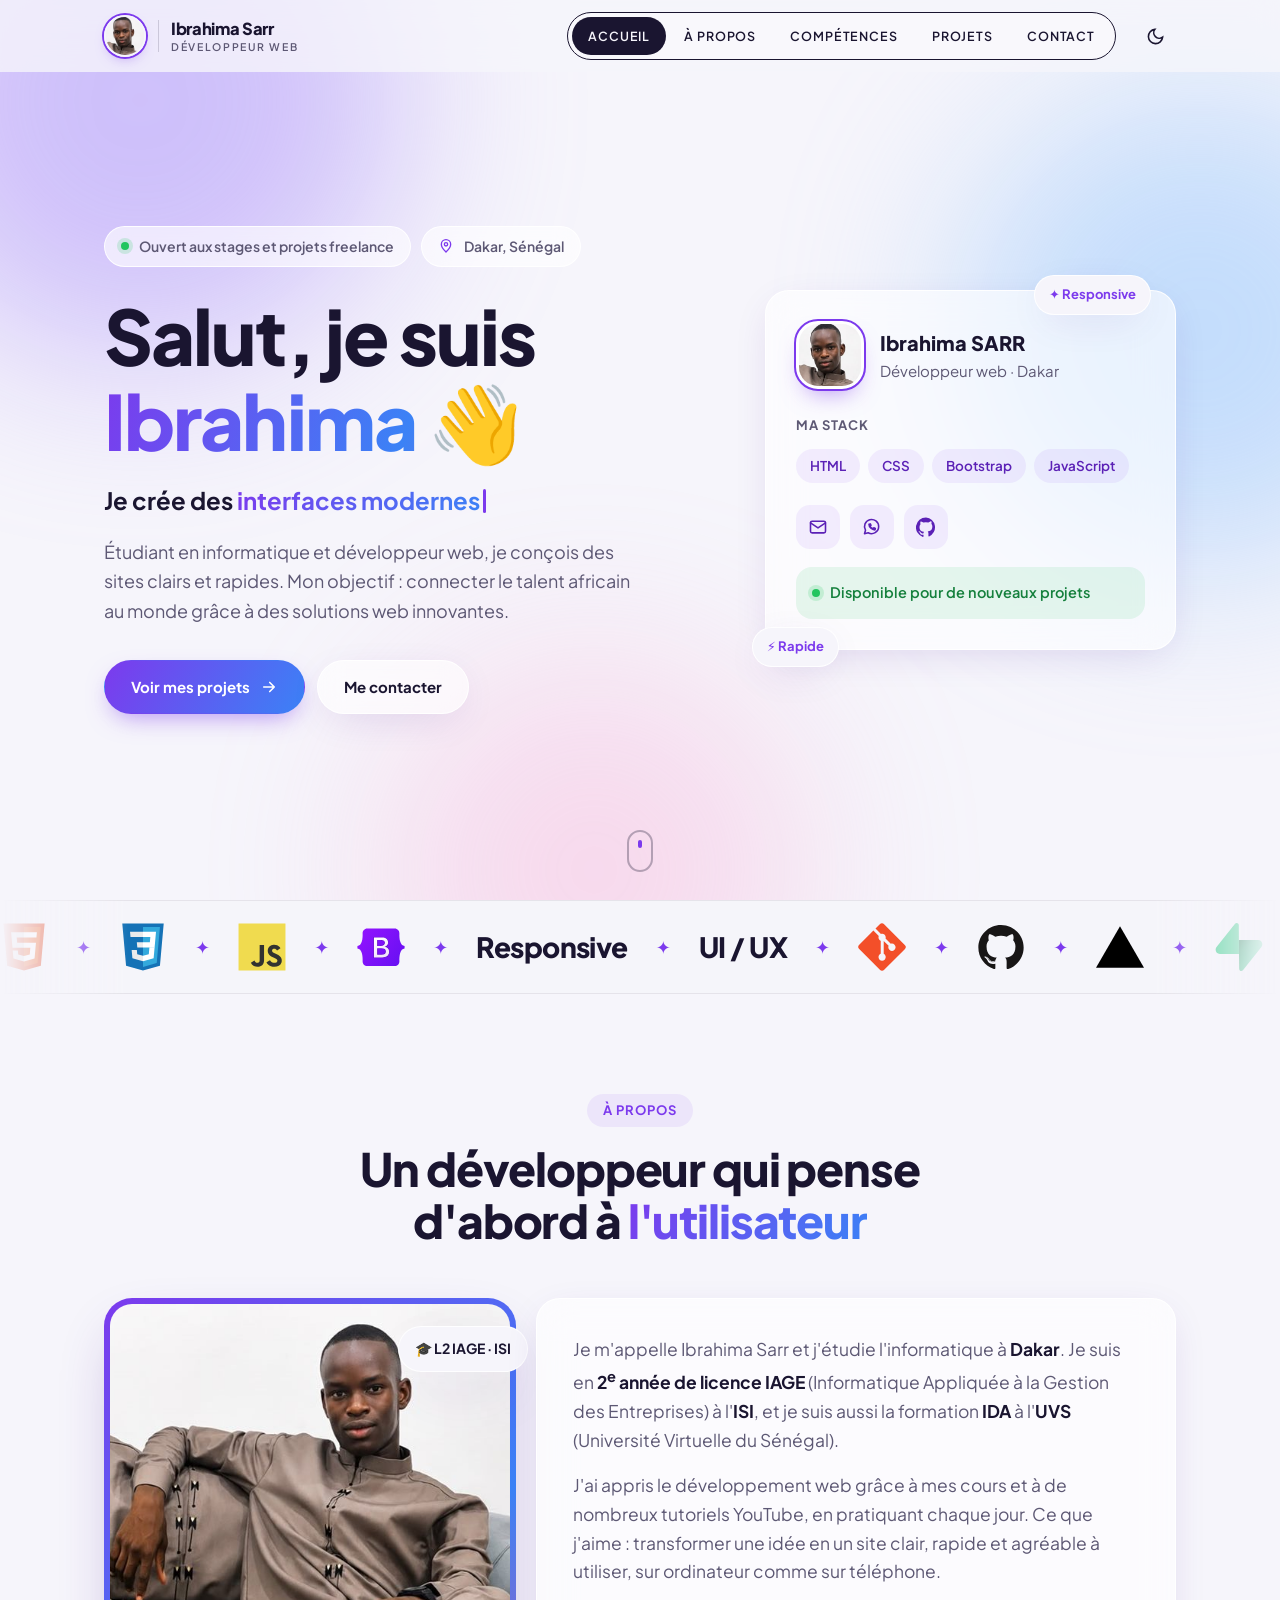
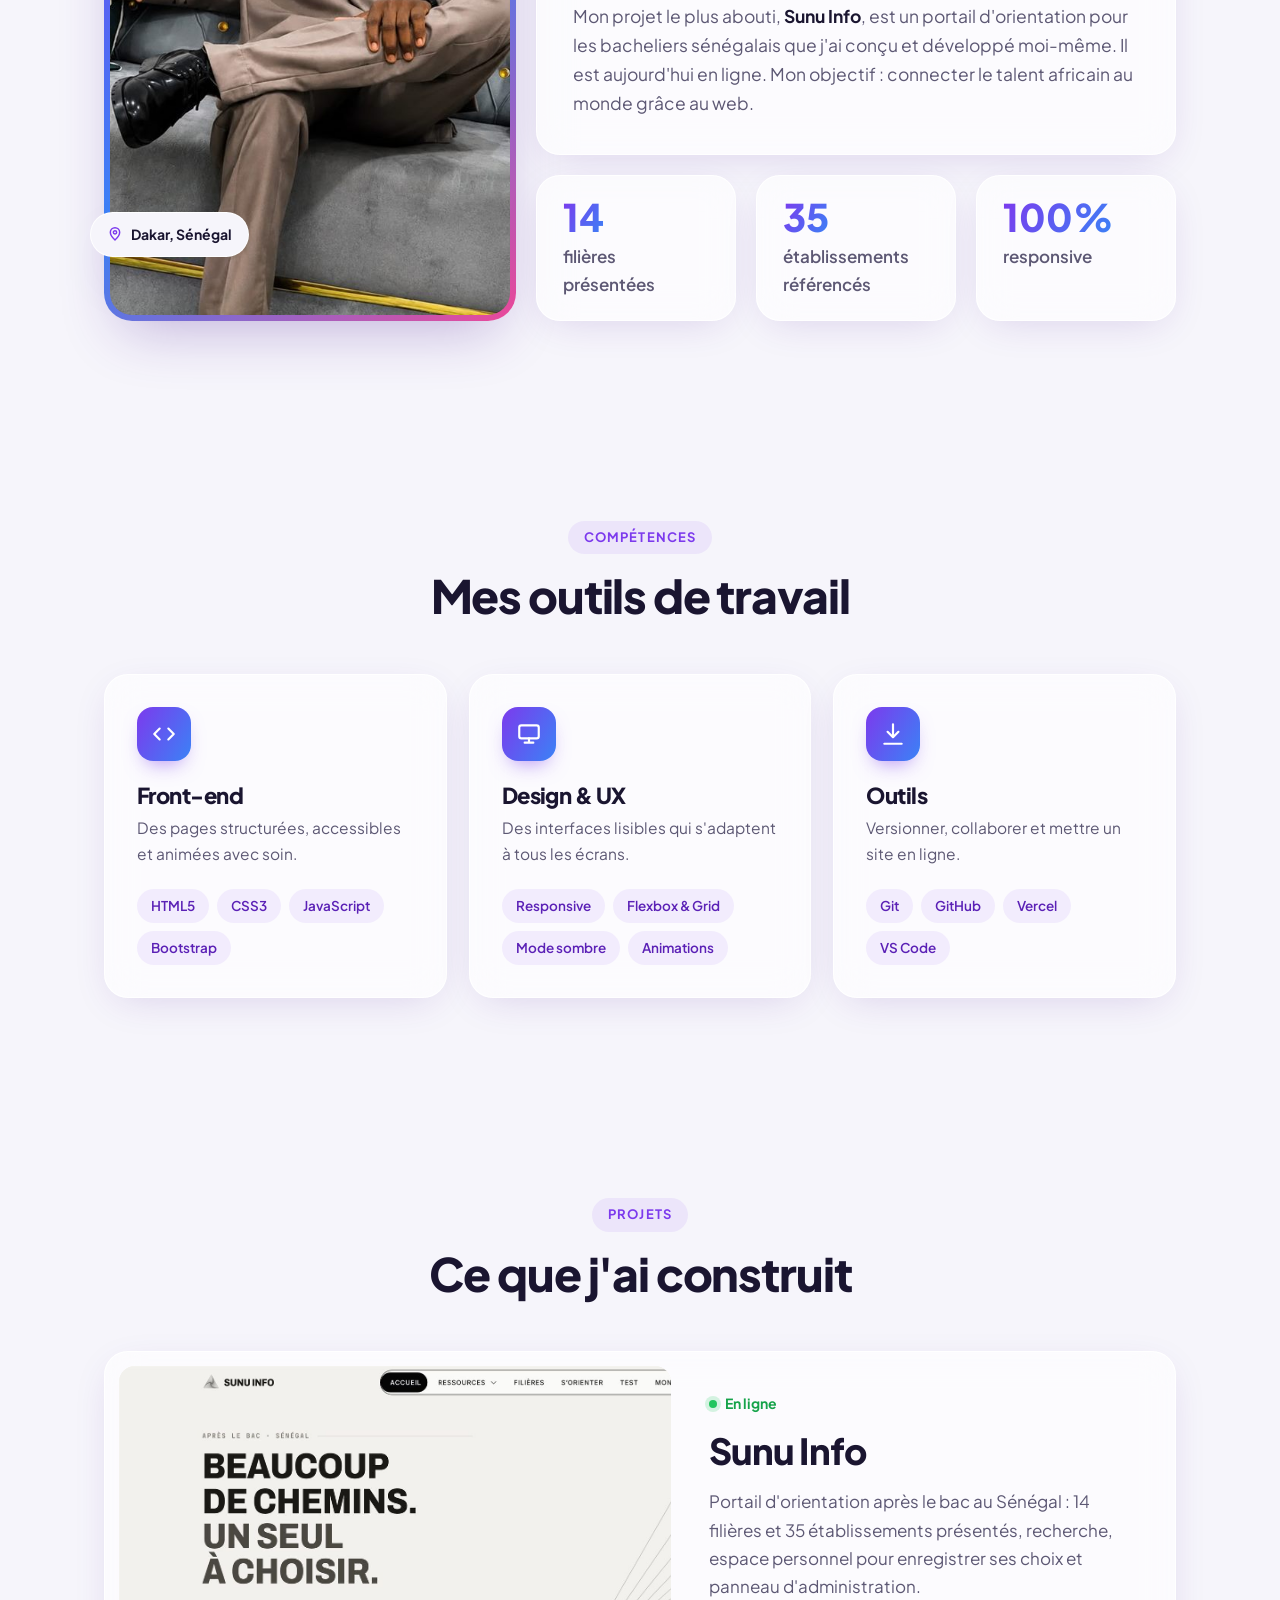
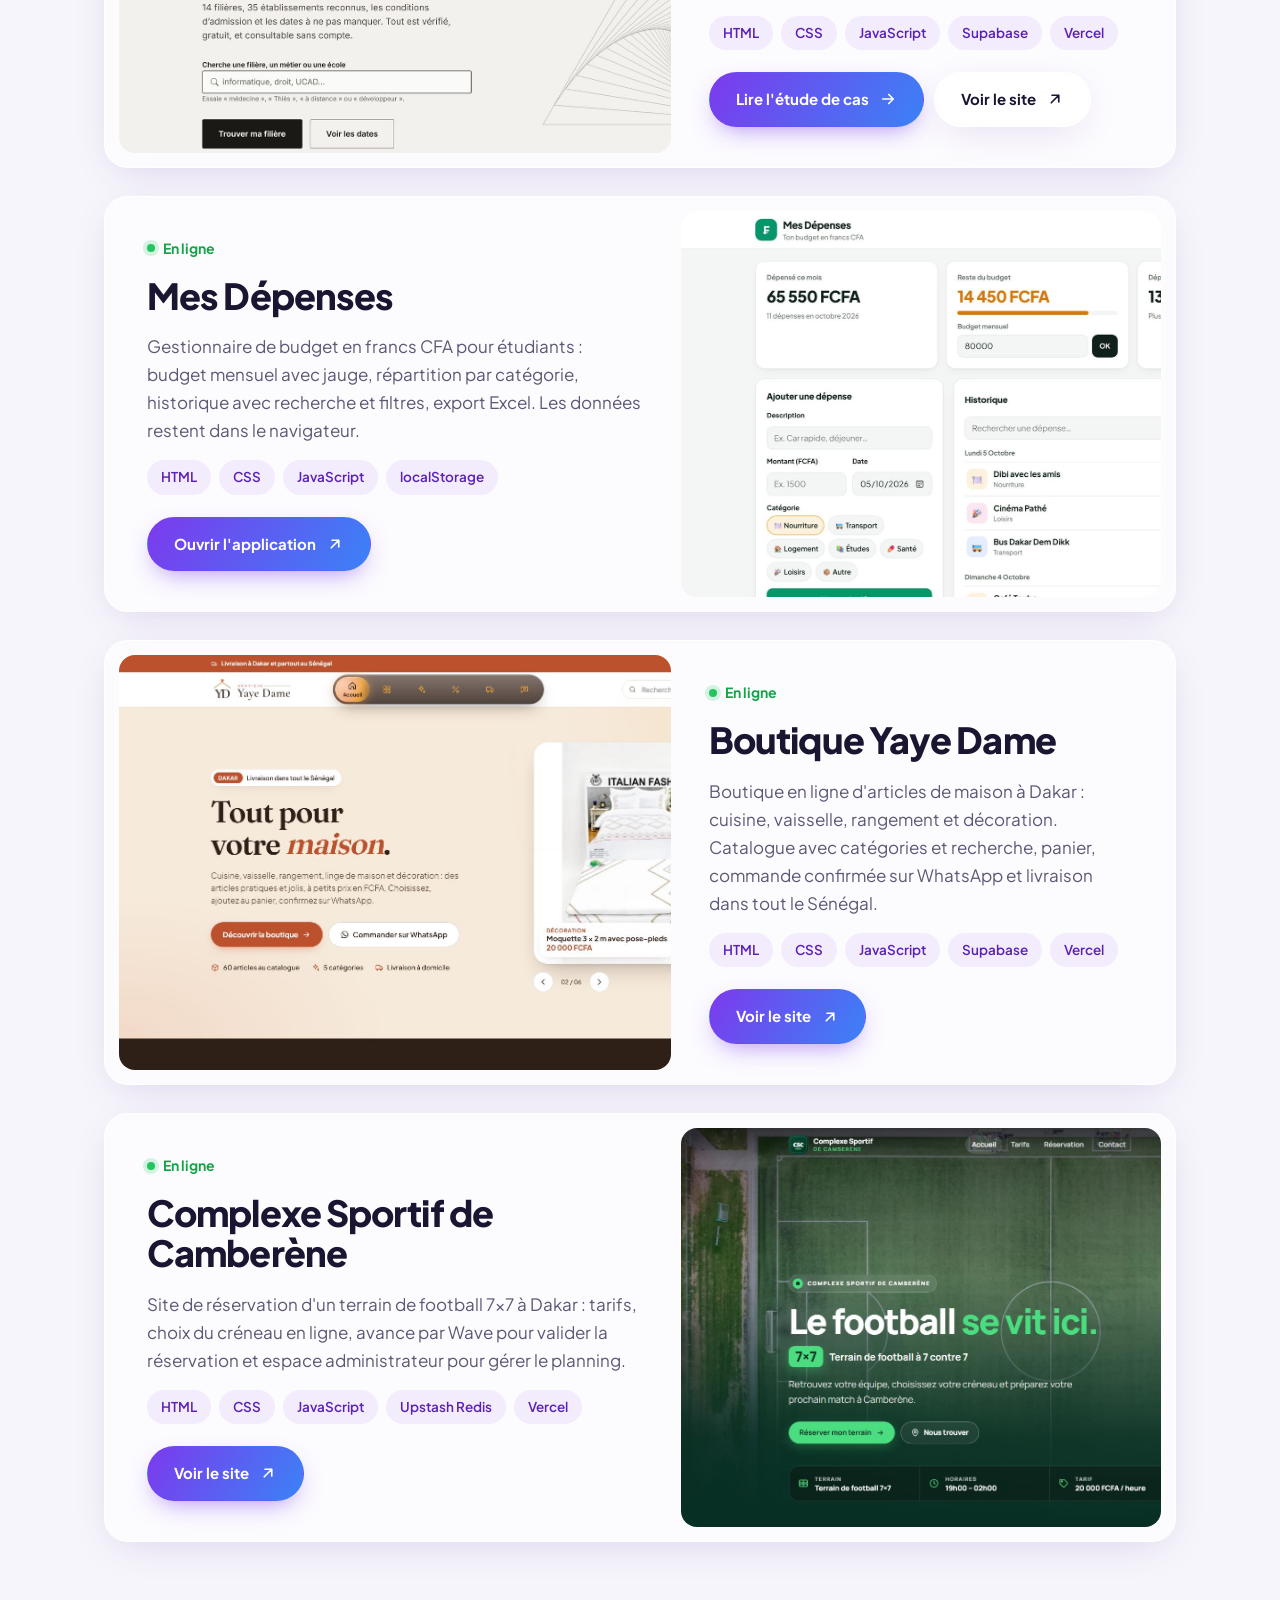
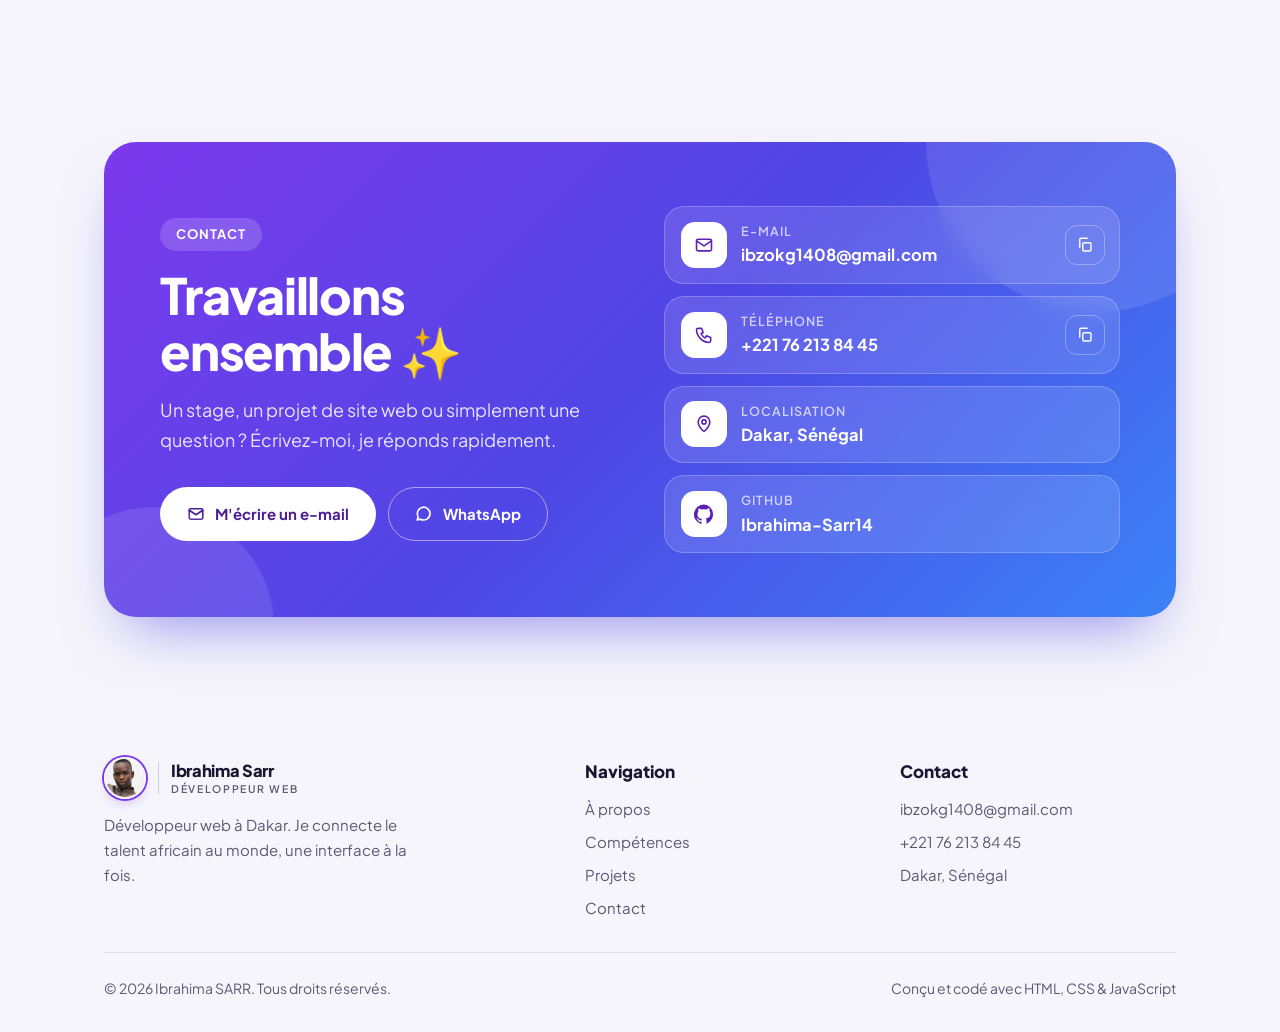
==== index.html @ 92d02373 "Bandeau : remet Responsive et UI / UX en texte entre les logos Co-Authored-By: Claude Opus 5.5 <nore" ====
<!DOCTYPE html>
<html lang="fr">
<head>
  <meta charset="UTF-8">
  <meta name="viewport" content="width=device-width, initial-scale=1.0">

  <!-- ===== Référencement (SEO) ===== -->
  <title>Ibrahima SARR — Développeur web à Dakar</title>
  <meta name="description" content="Portfolio d'Ibrahima SARR, étudiant en informatique et développeur web à Dakar (Sénégal). Interfaces modernes en HTML, CSS, Bootstrap et JavaScript. Créateur de Sunu Info.">
  <meta name="author" content="Ibrahima SARR">
  <link rel="canonical" href="https://portfolioibrahimasarr.vercel.app/">
  <meta name="theme-color" content="#16122b">

  <!-- Aperçu lors d'un partage (WhatsApp, Facebook, LinkedIn…) -->
  <meta property="og:type" content="website">
  <meta property="og:locale" content="fr_FR">
  <meta property="og:site_name" content="Ibrahima SARR">
  <meta property="og:title" content="Ibrahima SARR — Développeur web à Dakar">
  <meta property="og:description" content="Étudiant en informatique et développeur web. Je conçois des interfaces modernes et des expériences utilisateur fluides.">
  <meta property="og:url" content="https://portfolioibrahimasarr.vercel.app/">
  <meta property="og:image" content="https://portfolioibrahimasarr.vercel.app/images/partage.png">
  <meta property="og:image:width" content="1200">
  <meta property="og:image:height" content="630">
  <meta property="og:image:alt" content="Ibrahima SARR, développeur web à Dakar">
  <meta name="twitter:card" content="summary_large_image">
  <meta name="twitter:title" content="Ibrahima SARR — Développeur web à Dakar">
  <meta name="twitter:description" content="Étudiant en informatique et développeur web. Je conçois des interfaces modernes et des expériences utilisateur fluides.">
  <meta name="twitter:image" content="https://portfolioibrahimasarr.vercel.app/images/partage.png">

  <!-- Fiche « personne » pour Google -->
  <script type="application/ld+json">
  {
    "@context": "https://schema.org",
    "@type": "Person",
    "name": "Ibrahima SARR",
    "alternateName": "Ibrahima (Khalil) Sarr",
    "jobTitle": "Développeur web",
    "email": "mailto:ibzokg1408@gmail.com",
    "telephone": "+221762138445",
    "url": "https://portfolioibrahimasarr.vercel.app/",
    "image": "https://portfolioibrahimasarr.vercel.app/images/ibrahima-sarr.jpg",
    "address": { "@type": "PostalAddress", "addressLocality": "Dakar", "addressCountry": "SN" },
    "sameAs": ["https://github.com/Ibrahima-Sarr14"]
  }
  </script>

  <link rel="icon" href="images/favicon.svg" type="image/svg+xml">

  <!-- Police : Plus Jakarta Sans -->
  <link rel="preconnect" href="https://fonts.googleapis.com">
  <link rel="preconnect" href="https://fonts.gstatic.com" crossorigin>
  <link href="https://fonts.googleapis.com/css2?family=Plus+Jakarta+Sans:wght@400;500;600;700;800&display=swap" rel="stylesheet">

  <link rel="stylesheet" href="style.css">

  <!-- Applique le thème enregistré avant l'affichage (évite un flash de couleur) -->
  <script>
    try {
      var t = localStorage.getItem('theme');
      if (t) document.documentElement.setAttribute('data-theme', t);
    } catch (e) {}
  </script>
</head>
<body>

  <!-- Taches de couleur floues en arrière-plan -->
  <div class="fond-deco" aria-hidden="true">
    <span class="tache tache--1"></span>
    <span class="tache tache--2"></span>
    <span class="tache tache--3"></span>
  </div>

  <!-- ===== EN-TÊTE ===== -->
  <header class="entete" id="entete">
    <div class="conteneur entete__barre">
      <a href="#accueil" class="logo" aria-label="Retour en haut">
        <img class="logo__mark" src="images/ibrahima-sarr-portrait.jpg" alt="" width="40" height="40">
        <span class="logo__texte"><span class="logo__nom">Ibrahima Sarr</span><span class="logo__role">Développeur web</span></span>
      </a>

      <nav class="nav" id="nav" aria-label="Navigation principale">
        <span class="nav__pilule" aria-hidden="true"></span>
        <a href="#accueil">Accueil</a>
        <a href="#apropos">À propos</a>
        <a href="#competences">Compétences</a>
        <a href="#projets">Projets</a>
        <a href="#contact">Contact</a>
      </nav>

      <div class="entete__actions">
        <button class="btn-icone" id="btn-theme" type="button" aria-label="Changer de thème">
          <svg class="ico-lune" viewBox="0 0 24 24" aria-hidden="true"><path d="M21 12.8A9 9 0 1 1 11.2 3a7 7 0 0 0 9.8 9.8z"/></svg>
          <svg class="ico-soleil" viewBox="0 0 24 24" aria-hidden="true"><circle cx="12" cy="12" r="4"/><path d="M12 2v2M12 20v2M4.9 4.9l1.4 1.4M17.7 17.7l1.4 1.4M2 12h2M20 12h2M4.9 19.1l1.4-1.4M17.7 6.3l1.4-1.4"/></svg>
        </button>
        <button class="btn-icone burger" id="btn-menu" type="button" aria-label="Ouvrir le menu" aria-expanded="false" aria-controls="nav">
          <span></span><span></span><span></span>
        </button>
      </div>
    </div>
    <!-- Barre de progression de lecture -->
    <span class="progression" id="progression" aria-hidden="true"></span>
  </header>

  <main>

    <!-- ===== ACCUEIL ===== -->
    <section class="hero" id="accueil">
      <div class="conteneur hero__grille">
        <div class="hero__texte">
          <div class="hero__pastilles">
            <p class="pastille"><span class="point"></span> Ouvert aux stages et projets freelance</p>
            <p class="pastille">
              <svg viewBox="0 0 24 24" aria-hidden="true"><path d="M12 21s-7-6.2-7-11.5A7 7 0 0 1 19 9.5C19 14.8 12 21 12 21z"/><circle cx="12" cy="9.5" r="2.5"/></svg>
              Dakar, Sénégal
            </p>
          </div>
          <h1>Salut, je suis <span class="degrade degrade--anime">Ibrahima</span> <span class="main" aria-hidden="true">👋</span></h1>
          <p class="hero__titre">
            Je crée des <span class="machine" id="machine" aria-hidden="true">interfaces modernes</span><span class="machine__curseur" aria-hidden="true"></span>
            <span class="sr-only">interfaces modernes, sites responsives et expériences fluides</span>
          </p>
          <p class="hero__intro">
            Étudiant en informatique et développeur web, je conçois des sites clairs et rapides.
            Mon objectif&nbsp;: connecter le talent africain au monde grâce à des solutions web innovantes.
          </p>
          <div class="hero__boutons">
            <a href="#projets" class="btn btn--plein">
              Voir mes projets
              <svg viewBox="0 0 24 24" aria-hidden="true"><path d="M5 12h14M13 6l6 6-6 6"/></svg>
            </a>
            <a href="#contact" class="btn btn--verre">Me contacter</a>
          </div>
        </div>

        <!-- Carte profil -->
        <aside class="profil verre" aria-label="Résumé">
          <div class="profil__tete">
            <img class="profil__avatar" src="images/ibrahima-sarr-portrait.jpg" alt="Portrait d'Ibrahima Sarr" width="68" height="68">
            <div>
              <p class="profil__nom">Ibrahima SARR</p>
              <p class="profil__role">Développeur web · Dakar</p>
            </div>
          </div>
          <p class="profil__label">Ma stack</p>
          <ul class="puces">
            <li>HTML</li><li>CSS</li><li>Bootstrap</li><li>JavaScript</li>
          </ul>
          <div class="profil__liens">
            <a href="mailto:ibzokg1408@gmail.com" aria-label="M'écrire un e-mail">
              <svg viewBox="0 0 24 24" aria-hidden="true"><rect x="3" y="5" width="18" height="14" rx="2"/><path d="m3 7 9 6 9-6"/></svg>
            </a>
            <a href="https://wa.me/221762138445" target="_blank" rel="noopener" aria-label="M'écrire sur WhatsApp">
              <svg viewBox="0 0 24 24" aria-hidden="true"><path d="M20 11.5a8.5 8.5 0 0 1-12.6 7.4L3 20l1.2-4.2A8.5 8.5 0 1 1 20 11.5z"/><path d="M9 9.5c.3 2 1.8 3.8 4 4.6l1.2-1.1 1.8.8-.4 1.6c-3.6.2-7-3-7.2-6.6l1.6-.5.8 1.8z"/></svg>
            </a>
            <a href="https://github.com/Ibrahima-Sarr14" target="_blank" rel="noopener" aria-label="Mon GitHub">
              <svg viewBox="0 0 24 24" aria-hidden="true" class="plein"><path d="M12 .5a12 12 0 0 0-3.8 23.4c.6.1.8-.3.8-.6v-2c-3.3.7-4-1.6-4-1.6-.6-1.4-1.4-1.8-1.4-1.8-1-.7.1-.7.1-.7 1.2.1 1.8 1.2 1.8 1.2 1 1.8 2.8 1.3 3.5 1 .1-.8.4-1.3.7-1.6-2.7-.3-5.5-1.3-5.5-5.9 0-1.3.5-2.4 1.2-3.2-.1-.3-.5-1.5.1-3.2 0 0 1-.3 3.3 1.2a11.5 11.5 0 0 1 6 0C17.3 4.7 18.3 5 18.3 5c.7 1.7.3 2.9.1 3.2.8.8 1.2 1.9 1.2 3.2 0 4.6-2.8 5.6-5.5 5.9.4.4.8 1.1.8 2.2v3.3c0 .3.2.7.8.6A12 12 0 0 0 12 .5z"/></svg>
            </a>
          </div>
          <div class="profil__dispo">
            <span class="point"></span>
            Disponible pour de nouveaux projets
          </div>
          <span class="profil__flottant profil__flottant--1">✦ Responsive</span>
          <span class="profil__flottant profil__flottant--2">⚡ Rapide</span>
        </aside>
      </div>

      <a href="#apropos" class="defiler" aria-label="Faire défiler vers la suite">
        <span></span>
      </a>
    </section>

    <!-- ===== BANDEAU DÉFILANT ===== -->
    <div class="bandeau" aria-hidden="true">
      <div class="bandeau__piste">
        <img src="images/logos/html5.svg" alt="HTML5" title="HTML5" width="48" height="48" class="logo-html5"><i>✦</i><img src="images/logos/css3.svg" alt="CSS3" title="CSS3" width="48" height="48" class="logo-css3"><i>✦</i><img src="images/logos/javascript.svg" alt="JavaScript" title="JavaScript" width="48" height="48" class="logo-javascript"><i>✦</i><img src="images/logos/bootstrap.svg" alt="Bootstrap" title="Bootstrap" width="48" height="48" class="logo-bootstrap"><i>✦</i><span>Responsive</span><i>✦</i><span>UI / UX</span><i>✦</i><img src="images/logos/git.svg" alt="Git" title="Git" width="48" height="48" class="logo-git"><i>✦</i><img src="images/logos/github.svg" alt="GitHub" title="GitHub" width="48" height="48" class="logo-github"><i>✦</i><img src="images/logos/vercel.svg" alt="Vercel" title="Vercel" width="48" height="48" class="logo-vercel"><i>✦</i><img src="images/logos/supabase.svg" alt="Supabase" title="Supabase" width="48" height="48" class="logo-supabase"><i>✦</i>
        <img src="images/logos/html5.svg" alt="HTML5" title="HTML5" width="48" height="48" class="logo-html5"><i>✦</i><img src="images/logos/css3.svg" alt="CSS3" title="CSS3" width="48" height="48" class="logo-css3"><i>✦</i><img src="images/logos/javascript.svg" alt="JavaScript" title="JavaScript" width="48" height="48" class="logo-javascript"><i>✦</i><img src="images/logos/bootstrap.svg" alt="Bootstrap" title="Bootstrap" width="48" height="48" class="logo-bootstrap"><i>✦</i><span>Responsive</span><i>✦</i><span>UI / UX</span><i>✦</i><img src="images/logos/git.svg" alt="Git" title="Git" width="48" height="48" class="logo-git"><i>✦</i><img src="images/logos/github.svg" alt="GitHub" title="GitHub" width="48" height="48" class="logo-github"><i>✦</i><img src="images/logos/vercel.svg" alt="Vercel" title="Vercel" width="48" height="48" class="logo-vercel"><i>✦</i><img src="images/logos/supabase.svg" alt="Supabase" title="Supabase" width="48" height="48" class="logo-supabase"><i>✦</i>
      </div>
    </div>

    <!-- ===== À PROPOS ===== -->
    <section class="section" id="apropos">
      <div class="conteneur">
        <div class="section__tete revele">
          <p class="surtitre">À propos</p>
          <h2>Un développeur qui pense d'abord à <span class="degrade">l'utilisateur</span></h2>
        </div>
        <div class="apropos revele">
          <figure class="apropos__photo">
            <div class="apropos__cadre">
              <img src="images/ibrahima-sarr.jpg" alt="Ibrahima Sarr, assis sur un canapé, en tenue traditionnelle" width="640" height="800" loading="lazy" decoding="async">
            </div>
            <figcaption class="apropos__badge apropos__badge--1">
              <svg viewBox="0 0 24 24" aria-hidden="true"><path d="M12 21s-7-6.2-7-11.5A7 7 0 0 1 19 9.5C19 14.8 12 21 12 21z"/><circle cx="12" cy="9.5" r="2.5"/></svg>
              Dakar, Sénégal
            </figcaption>
            <span class="apropos__badge apropos__badge--2">🎓 L2 IAGE · ISI</span>
          </figure>

          <div class="apropos__texte verre lumiere">
            <p>
              Je m'appelle Ibrahima Sarr et j'étudie l'informatique à <strong>Dakar</strong>.
              Je suis en <strong>2<sup>e</sup> année de licence IAGE</strong> (Informatique Appliquée à la Gestion
              des Entreprises) à l'<strong>ISI</strong>, et je suis aussi la formation <strong>IDA</strong>
              à l'<strong>UVS</strong> (Université Virtuelle du Sénégal).
            </p>
            <p>
              J'ai appris le développement web grâce à mes cours et à de nombreux tutoriels YouTube, en pratiquant
              chaque jour. Ce que j'aime&nbsp;: transformer une idée en un site clair, rapide et agréable à utiliser,
              sur ordinateur comme sur téléphone.
            </p>
            <p>
              Mon projet le plus abouti, <strong>Sunu Info</strong>, est un portail d'orientation pour les bacheliers
              sénégalais que j'ai conçu et développé moi-même. Il est aujourd'hui en ligne. Mon objectif&nbsp;:
              connecter le talent africain au monde grâce au web.
            </p>
          </div>
          <ul class="chiffres">
            <li class="verre lumiere"><strong class="degrade" data-compteur="14">14</strong><span>filières présentées</span></li>
            <li class="verre lumiere"><strong class="degrade" data-compteur="35">35</strong><span>établissements référencés</span></li>
            <li class="verre lumiere"><strong class="degrade" data-compteur="100" data-suffixe="%">100%</strong><span>responsive</span></li>
          </ul>
        </div>
      </div>
    </section>

    <!-- ===== COMPÉTENCES ===== -->
    <section class="section" id="competences">
      <div class="conteneur">
        <div class="section__tete revele">
          <p class="surtitre">Compétences</p>
          <h2>Mes outils de travail</h2>
        </div>

        <div class="competences">
          <article class="comp-carte verre lumiere revele">
            <div class="comp-carte__ico">
              <svg viewBox="0 0 24 24" aria-hidden="true"><path d="m8 7-5 5 5 5M16 7l5 5-5 5"/></svg>
            </div>
            <h3>Front-end</h3>
            <p>Des pages structurées, accessibles et animées avec soin.</p>
            <ul class="puces">
              <li>HTML5</li><li>CSS3</li><li>JavaScript</li><li>Bootstrap</li>
            </ul>
          </article>

          <article class="comp-carte verre lumiere revele">
            <div class="comp-carte__ico">
              <svg viewBox="0 0 24 24" aria-hidden="true"><rect x="3" y="4" width="18" height="12" rx="2"/><path d="M8 20h8M12 16v4"/></svg>
            </div>
            <h3>Design &amp; UX</h3>
            <p>Des interfaces lisibles qui s'adaptent à tous les écrans.</p>
            <ul class="puces">
              <li>Responsive</li><li>Flexbox &amp; Grid</li><li>Mode sombre</li><li>Animations</li>
            </ul>
          </article>

          <article class="comp-carte verre lumiere revele">
            <div class="comp-carte__ico">
              <svg viewBox="0 0 24 24" aria-hidden="true"><path d="M12 3v12M7 10l5 5 5-5M4 21h16"/></svg>
            </div>
            <h3>Outils</h3>
            <p>Versionner, collaborer et mettre un site en ligne.</p>
            <ul class="puces">
              <li>Git</li><li>GitHub</li><li>Vercel</li><li>VS Code</li>
            </ul>
          </article>
        </div>
      </div>
    </section>

    <!-- ===== PROJET ===== -->
    <section class="section" id="projets">
      <div class="conteneur">
        <div class="section__tete revele">
          <p class="surtitre">Projets</p>
          <h2>Ce que j'ai construit</h2>
        </div>

        <article class="projet verre lumiere revele">
          <a class="projet__image" href="sunu-info.html" aria-label="Lire l'étude de cas de Sunu Info">
            <img src="images/sunu-info/accueil.jpg" alt="Page d'accueil de Sunu Info" width="1600" height="867" loading="lazy" decoding="async">
          </a>
          <div class="projet__corps">
            <p class="projet__etiquette"><span class="point"></span> En ligne</p>
            <h3>Sunu Info</h3>
            <p>
              Portail d'orientation après le bac au Sénégal&nbsp;: 14 filières et 35 établissements présentés,
              recherche, espace personnel pour enregistrer ses choix et panneau d'administration.
            </p>
            <ul class="puces">
              <li>HTML</li><li>CSS</li><li>JavaScript</li><li>Supabase</li><li>Vercel</li>
            </ul>
            <div class="projet__boutons">
              <a href="sunu-info.html" class="btn btn--plein">
                Lire l'étude de cas
                <svg viewBox="0 0 24 24" aria-hidden="true"><path d="M5 12h14M13 6l6 6-6 6"/></svg>
              </a>
              <a href="https://portail-sunu-info.vercel.app" target="_blank" rel="noopener" class="btn btn--verre">
                Voir le site
                <svg viewBox="0 0 24 24" aria-hidden="true"><path d="M7 17 17 7M8 7h9v9"/></svg>
              </a>
            </div>
          </div>
        </article>

        <!-- Projet 2 : gestionnaire de dépenses (hébergé dans projets/) -->
        <article class="projet projet--inverse verre lumiere revele">
          <a class="projet__image" href="projets/gestionnaire-depenses/" target="_blank" rel="noopener" aria-label="Ouvrir l'application Mes Dépenses">
            <img src="images/depenses/apercu.jpg" alt="Application Mes Dépenses : total du mois, budget et historique en FCFA" width="1600" height="867" loading="lazy" decoding="async">
          </a>
          <div class="projet__corps">
            <p class="projet__etiquette"><span class="point"></span> En ligne</p>
            <h3>Mes Dépenses</h3>
            <p>
              Gestionnaire de budget en francs CFA pour étudiants&nbsp;: budget mensuel avec jauge,
              répartition par catégorie, historique avec recherche et filtres, export Excel.
              Les données restent dans le navigateur.
            </p>
            <ul class="puces">
              <li>HTML</li><li>CSS</li><li>JavaScript</li><li>localStorage</li>
            </ul>
            <div class="projet__boutons">
              <a href="projets/gestionnaire-depenses/" target="_blank" rel="noopener" class="btn btn--plein">
                Ouvrir l'application
                <svg viewBox="0 0 24 24" aria-hidden="true"><path d="M7 17 17 7M8 7h9v9"/></svg>
              </a>
            </div>
          </div>
        </article>

        <!-- Projet 3 : Boutique Yaye Dame -->
        <article class="projet verre lumiere revele">
          <a class="projet__image" href="https://boutique-yaye-dame.vercel.app/" target="_blank" rel="noopener" aria-label="Ouvrir la Boutique Yaye Dame">
            <img src="images/yaye-dame/accueil.jpg" alt="Page d'accueil de la Boutique Yaye Dame : articles de maison en FCFA" width="1600" height="867" loading="lazy" decoding="async">
          </a>
          <div class="projet__corps">
            <p class="projet__etiquette"><span class="point"></span> En ligne</p>
            <h3>Boutique Yaye Dame</h3>
            <p>
              Boutique en ligne d'articles de maison à Dakar&nbsp;: cuisine, vaisselle, rangement et décoration.
              Catalogue avec catégories et recherche, panier, commande confirmée sur WhatsApp
              et livraison dans tout le Sénégal.
            </p>
            <ul class="puces">
              <li>HTML</li><li>CSS</li><li>JavaScript</li><li>Supabase</li><li>Vercel</li>
            </ul>
            <div class="projet__boutons">
              <a href="https://boutique-yaye-dame.vercel.app/" target="_blank" rel="noopener" class="btn btn--plein">
                Voir le site
                <svg viewBox="0 0 24 24" aria-hidden="true"><path d="M7 17 17 7M8 7h9v9"/></svg>
              </a>
            </div>
          </div>
        </article>

        <!-- Projet 4 : Sunu Foot (Complexe Sportif de Camberène) -->
        <article class="projet projet--inverse verre lumiere revele">
          <a class="projet__image" href="https://sunu-foot.vercel.app/" target="_blank" rel="noopener" aria-label="Ouvrir le site du Complexe Sportif de Camberène">
            <img src="images/sunu-foot/accueil.jpg" alt="Page d'accueil du Complexe Sportif de Camberène : terrain de football 7×7" width="1600" height="867" loading="lazy" decoding="async">
          </a>
          <div class="projet__corps">
            <p class="projet__etiquette"><span class="point"></span> En ligne</p>
            <h3>Complexe Sportif de Camberène</h3>
            <p>
              Site de réservation d'un terrain de football 7×7 à Dakar&nbsp;: tarifs, choix du créneau en ligne,
              avance par Wave pour valider la réservation et espace administrateur pour gérer le planning.
            </p>
            <ul class="puces">
              <li>HTML</li><li>CSS</li><li>JavaScript</li><li>Upstash Redis</li><li>Vercel</li>
            </ul>
            <div class="projet__boutons">
              <a href="https://sunu-foot.vercel.app/" target="_blank" rel="noopener" class="btn btn--plein">
                Voir le site
                <svg viewBox="0 0 24 24" aria-hidden="true"><path d="M7 17 17 7M8 7h9v9"/></svg>
              </a>
            </div>
          </div>
        </article>
      </div>
    </section>

    <!-- ===== CONTACT ===== -->
    <section class="section" id="contact">
      <div class="conteneur">
        <div class="contact revele">
          <div class="contact__texte">
            <p class="contact__surtitre">Contact</p>
            <h2>Travaillons ensemble&nbsp;✨</h2>
            <p class="contact__intro">
              Un stage, un projet de site web ou simplement une question&nbsp;?
              Écrivez-moi, je réponds rapidement.
            </p>
            <div class="contact__boutons">
              <a href="mailto:ibzokg1408@gmail.com" class="btn btn--blanc">
                <svg viewBox="0 0 24 24" aria-hidden="true"><rect x="3" y="5" width="18" height="14" rx="2"/><path d="m3 7 9 6 9-6"/></svg>
                M'écrire un e-mail
              </a>
              <a href="https://wa.me/221762138445" target="_blank" rel="noopener" class="btn btn--transparent">
                <svg viewBox="0 0 24 24" aria-hidden="true"><path d="M20 11.5a8.5 8.5 0 0 1-12.6 7.4L3 20l1.2-4.2A8.5 8.5 0 1 1 20 11.5z"/></svg>
                WhatsApp
              </a>
            </div>
          </div>

          <ul class="coordonnees">
            <li class="coord">
              <span class="coord__ico"><svg viewBox="0 0 24 24" aria-hidden="true"><rect x="3" y="5" width="18" height="14" rx="2"/><path d="m3 7 9 6 9-6"/></svg></span>
              <div class="coord__texte">
                <span class="coord__label">E-mail</span>
                <a href="mailto:ibzokg1408@gmail.com" class="coord__valeur">ibzokg1408@gmail.com</a>
              </div>
              <button class="coord__copier" type="button" data-copier="ibzokg1408@gmail.com" aria-label="Copier l'adresse e-mail">
                <svg viewBox="0 0 24 24" aria-hidden="true"><rect x="9" y="9" width="11" height="11" rx="2"/><path d="M5 15V5a2 2 0 0 1 2-2h8"/></svg>
              </button>
            </li>
            <li class="coord">
              <span class="coord__ico"><svg viewBox="0 0 24 24" aria-hidden="true"><path d="M5 4h4l2 5-2.5 1.5a11 11 0 0 0 5 5L15 13l5 2v4a2 2 0 0 1-2 2A16 16 0 0 1 3 6a2 2 0 0 1 2-2z"/></svg></span>
              <div class="coord__texte">
                <span class="coord__label">Téléphone</span>
                <a href="tel:+221762138445" class="coord__valeur">+221 76 213 84 45</a>
              </div>
              <button class="coord__copier" type="button" data-copier="+221 76 213 84 45" aria-label="Copier le numéro de téléphone">
                <svg viewBox="0 0 24 24" aria-hidden="true"><rect x="9" y="9" width="11" height="11" rx="2"/><path d="M5 15V5a2 2 0 0 1 2-2h8"/></svg>
              </button>
            </li>
            <li class="coord">
              <span class="coord__ico"><svg viewBox="0 0 24 24" aria-hidden="true"><path d="M12 21s-7-6.2-7-11.5A7 7 0 0 1 19 9.5C19 14.8 12 21 12 21z"/><circle cx="12" cy="9.5" r="2.5"/></svg></span>
              <div class="coord__texte">
                <span class="coord__label">Localisation</span>
                <span class="coord__valeur">Dakar, Sénégal</span>
              </div>
            </li>
            <li class="coord">
              <span class="coord__ico"><svg viewBox="0 0 24 24" aria-hidden="true" class="plein"><path d="M12 .5a12 12 0 0 0-3.8 23.4c.6.1.8-.3.8-.6v-2c-3.3.7-4-1.6-4-1.6-.6-1.4-1.4-1.8-1.4-1.8-1-.7.1-.7.1-.7 1.2.1 1.8 1.2 1.8 1.2 1 1.8 2.8 1.3 3.5 1 .1-.8.4-1.3.7-1.6-2.7-.3-5.5-1.3-5.5-5.9 0-1.3.5-2.4 1.2-3.2-.1-.3-.5-1.5.1-3.2 0 0 1-.3 3.3 1.2a11.5 11.5 0 0 1 6 0C17.3 4.7 18.3 5 18.3 5c.7 1.7.3 2.9.1 3.2.8.8 1.2 1.9 1.2 3.2 0 4.6-2.8 5.6-5.5 5.9.4.4.8 1.1.8 2.2v3.3c0 .3.2.7.8.6A12 12 0 0 0 12 .5z"/></svg></span>
              <div class="coord__texte">
                <span class="coord__label">GitHub</span>
                <a href="https://github.com/Ibrahima-Sarr14" target="_blank" rel="noopener" class="coord__valeur">Ibrahima-Sarr14</a>
              </div>
            </li>
          </ul>
        </div>
      </div>
    </section>

  </main>

  <!-- ===== PIED DE PAGE ===== -->
  <footer class="pied">
    <div class="conteneur">
      <div class="pied__grille">
        <div class="pied__marque">
          <a href="#accueil" class="logo">
            <img class="logo__mark" src="images/ibrahima-sarr-portrait.jpg" alt="" width="40" height="40">
            <span class="logo__texte"><span class="logo__nom">Ibrahima Sarr</span><span class="logo__role">Développeur web</span></span>
          </a>
          <p>Développeur web à Dakar. Je connecte le talent africain au monde, une interface à la fois.</p>
        </div>
        <div>
          <p class="pied__titre">Navigation</p>
          <ul class="pied__liens">
            <li><a href="#apropos">À propos</a></li>
            <li><a href="#competences">Compétences</a></li>
            <li><a href="#projets">Projets</a></li>
            <li><a href="#contact">Contact</a></li>
          </ul>
        </div>
        <div>
          <p class="pied__titre">Contact</p>
          <ul class="pied__liens">
            <li><a href="mailto:ibzokg1408@gmail.com">ibzokg1408@gmail.com</a></li>
            <li><a href="tel:+221762138445">+221 76 213 84 45</a></li>
            <li>Dakar, Sénégal</li>
          </ul>
        </div>
      </div>
      <div class="pied__bas">
        <p>© <span id="annee">2026</span> Ibrahima SARR. Tous droits réservés.</p>
        <p>Conçu et codé avec HTML, CSS &amp; JavaScript</p>
      </div>
    </div>
  </footer>

  <!-- Bouton retour en haut, avec anneau de progression -->
  <a href="#accueil" class="haut" id="haut" aria-label="Retour en haut">
    <svg class="haut__anneau" viewBox="0 0 48 48" aria-hidden="true"><circle cx="24" cy="24" r="22"/><circle class="haut__progres" id="haut-progres" cx="24" cy="24" r="22"/></svg>
    <svg class="haut__fleche" viewBox="0 0 24 24" aria-hidden="true"><path d="M12 19V5M6 11l6-6 6 6"/></svg>
  </a>

  <!-- Petit message « Copié ! » -->
  <div class="toast" id="toast" role="status" aria-live="polite"></div>

  <script src="script.js"></script>
</body>
</html>
---- style.css ----
/* =========================================================
   Portfolio — Ibrahima SARR
   Style « moderne et lumineux » : fond clair, dégradés
   violet / bleu, cartes en verre. Mode sombre disponible.
   ========================================================= */

/* ----- Couleurs et réglages ----- */
:root {
  --fond: #f6f5fb;
  --texte: #1a1530;
  --texte-doux: #5d5874;
  --violet: #7c3aed;
  --bleu: #3b82f6;
  --rose: #ec4899;
  --degrade: linear-gradient(120deg, var(--violet), var(--bleu));
  --verre: rgba(255, 255, 255, .62);
  --verre-bord: rgba(255, 255, 255, .9);
  --puce: rgba(124, 58, 237, .08);
  --puce-texte: #5b21b6;
  --ombre: 0 10px 40px -12px rgba(76, 29, 149, .18);
  --ombre-forte: 0 24px 60px -18px rgba(76, 29, 149, .32);
  --tache-opacite: .5;

  --rayon: 24px;
  --largeur: 1120px;
  --police: "Plus Jakarta Sans", system-ui, sans-serif;
  color-scheme: light;
}

/* Thème sombre : choisi par le bouton */
:root[data-theme="dark"] {
  --fond: #0e0b1f;
  --texte: #f1eefb;
  --texte-doux: #a9a3c2;
  --violet: #a78bfa;
  --bleu: #60a5fa;
  --verre: rgba(255, 255, 255, .055);
  --verre-bord: rgba(255, 255, 255, .1);
  --puce: rgba(167, 139, 250, .12);
  --puce-texte: #d8ccff;
  --ombre: 0 10px 40px -12px rgba(0, 0, 0, .5);
  --ombre-forte: 0 24px 60px -18px rgba(0, 0, 0, .7);
  --tache-opacite: .28;
  color-scheme: dark;
}

/* ----- Base ----- */
*, *::before, *::after { box-sizing: border-box; }
html { scroll-behavior: smooth; scroll-padding-top: 100px; }
body {
  margin: 0;
  background: var(--fond);
  color: var(--texte);
  font-family: var(--police);
  font-size: 17px;
  line-height: 1.65;
  -webkit-font-smoothing: antialiased;
  overflow-x: hidden;
  transition: background .3s, color .3s;
}
img { max-width: 100%; display: block; }
a { color: inherit; }
h1, h2, h3 { line-height: 1.12; margin: 0; letter-spacing: -0.025em; font-weight: 800; }
p { margin: 0; }
ul { margin: 0; }
:focus-visible { outline: 2px solid var(--violet); outline-offset: 3px; border-radius: 8px; }

.conteneur { width: 100%; max-width: var(--largeur); margin: 0 auto; padding: 0 24px; }

/* Texte en dégradé */
.degrade {
  background: var(--degrade);
  -webkit-background-clip: text; background-clip: text;
  color: transparent;
}

/* Effet verre réutilisable */
.verre {
  background: var(--verre);
  border: 1px solid var(--verre-bord);
  border-radius: var(--rayon);
  box-shadow: var(--ombre);
  backdrop-filter: blur(18px);
  -webkit-backdrop-filter: blur(18px);
}

/* ----- Fond décoratif ----- */
.fond-deco { position: fixed; inset: 0; z-index: -1; overflow: hidden; pointer-events: none; }
.tache { position: absolute; border-radius: 50%; filter: blur(90px); opacity: var(--tache-opacite); }
.tache--1 { width: 520px; height: 520px; background: #a78bfa; top: -160px; left: -120px; }
.tache--2 { width: 480px; height: 480px; background: #93c5fd; top: 10%; right: -160px; }
.tache--3 { width: 420px; height: 420px; background: #f9a8d4; bottom: -180px; left: 30%; opacity: calc(var(--tache-opacite) * .7); }

/* ----- Boutons ----- */
.btn {
  display: inline-flex; align-items: center; justify-content: center; gap: 10px;
  padding: 14px 26px; border-radius: 999px;
  font-weight: 700; font-size: 15px; text-decoration: none;
  border: 1px solid transparent; cursor: pointer;
  transition: transform .2s, box-shadow .2s, background .2s;
}
.btn:hover { transform: translateY(-2px); }
.btn svg { width: 18px; height: 18px; fill: none; stroke: currentColor; stroke-width: 2.2; stroke-linecap: round; stroke-linejoin: round; }
.btn--plein { background: var(--degrade); color: #fff; box-shadow: 0 10px 24px -8px rgba(124, 58, 237, .55); }
.btn--plein:hover { box-shadow: 0 14px 30px -8px rgba(124, 58, 237, .7); }
.btn--verre { background: var(--verre); border-color: var(--verre-bord); color: var(--texte); backdrop-filter: blur(12px); box-shadow: var(--ombre); }
.btn--blanc { background: #fff; color: #4c1d95; }
.btn--transparent { color: #fff; border-color: rgba(255, 255, 255, .5); }
.btn--transparent:hover { background: rgba(255, 255, 255, .12); }
.ico-github { fill: currentColor !important; stroke: none !important; }

.btn-icone {
  width: 42px; height: 42px; border-radius: 50%;
  display: grid; place-items: center;
  background: transparent; border: 0; color: var(--texte);
  cursor: pointer; transition: background .2s;
}
.btn-icone:hover { background: var(--puce); }
.btn-icone svg { width: 19px; height: 19px; fill: none; stroke: currentColor; stroke-width: 2; stroke-linecap: round; }

/* Icône lune en clair, soleil en sombre */
.ico-soleil { display: none; }
:root[data-theme="dark"] .ico-lune { display: none; }
:root[data-theme="dark"] .ico-soleil { display: block; }

/* ----- En-tête : même principe que la barre de Sunu Info -----
   Barre pleine largeur floutée, liens en majuscules dans une pilule bordée,
   une pastille foncée glisse sous le lien actif / survolé.
   Le flou est porté par ::before : un backdrop-filter sur l'en-tête lui-même
   deviendrait le bloc conteneur du tiroir mobile en position fixe. */
.entete {
  position: fixed; top: 0; left: 0; right: 0; z-index: 50;
  border-bottom: 1px solid transparent;
  transition: border-color .2s, box-shadow .2s;
}
.entete::before {
  content: ""; position: absolute; inset: 0; z-index: -1;
  background: color-mix(in srgb, var(--fond) 80%, transparent);
  backdrop-filter: saturate(1.4) blur(14px); -webkit-backdrop-filter: saturate(1.4) blur(14px);
}
.entete.defile { border-bottom-color: color-mix(in srgb, var(--texte) 10%, transparent); box-shadow: 0 6px 24px -14px rgba(26, 21, 48, .25); }
.entete__barre { display: flex; align-items: center; gap: 12px; min-height: 72px; }

/* Logo : photo ronde + nom et métier sur deux lignes */
.logo {
  position: relative; z-index: 2;
  display: flex; align-items: center; gap: 12px; margin-right: auto;
  text-decoration: none; white-space: nowrap;
}
.logo__mark {
  width: 42px; height: 42px; border-radius: 50%; flex-shrink: 0; object-fit: cover;
  border: 2px solid var(--fond);
  box-shadow: 0 0 0 2px var(--violet), 0 6px 14px -6px rgba(124, 58, 237, .55);
}
.logo__texte { display: flex; flex-direction: column; line-height: 1.1; padding-left: 12px; border-left: 1px solid color-mix(in srgb, var(--texte) 16%, transparent); }
.logo__nom { font-size: 16.5px; font-weight: 800; letter-spacing: -0.02em; }
.logo__role {
  margin-top: 3px; font-size: 10.5px; font-weight: 600; letter-spacing: .16em; text-transform: uppercase;
  color: var(--texte-doux);
}

/* Bureau : pilule bordée */
.nav {
  position: relative; isolation: isolate;
  display: flex; align-items: center; gap: 2px;
  padding: 4px; margin-right: 6px;
  border: 1px solid var(--texte); border-radius: 999px;
  background: color-mix(in srgb, var(--fond) 70%, #fff);
}
:root[data-theme="dark"] .nav { background: color-mix(in srgb, var(--fond) 85%, #fff); }
.nav a {
  position: relative; z-index: 1;
  display: flex; align-items: center; min-height: 38px; padding: 0 16px;
  border-radius: 999px; text-decoration: none; white-space: nowrap;
  font-size: 12.5px; font-weight: 600; letter-spacing: .07em; text-transform: uppercase;
  color: var(--texte); transition: color .25s;
}
.nav a.sous-pilule { color: var(--fond); }
.nav__pilule {
  position: absolute; z-index: 0; top: 4px; left: 0;
  height: 38px; width: 0; border-radius: 999px;
  background: var(--texte); opacity: 0; pointer-events: none;
  transition: transform .45s cubic-bezier(.22, 1, .36, 1), width .45s cubic-bezier(.22, 1, .36, 1), opacity .2s;
}

.entete__actions { position: relative; z-index: 2; display: flex; gap: 4px; }
.burger { display: none; flex-direction: column; align-items: center; justify-content: center; gap: 4px; padding: 0; }
.burger span { display: block; width: 18px; height: 2px; background: currentColor; border-radius: 2px; transition: transform .25s, opacity .25s; }
.burger[aria-expanded="true"] span:nth-child(1) { transform: translateY(6px) rotate(45deg); }
.burger[aria-expanded="true"] span:nth-child(2) { opacity: 0; }
.burger[aria-expanded="true"] span:nth-child(3) { transform: translateY(-6px) rotate(-45deg); }

/* ----- Accueil ----- */
.hero { position: relative; min-height: 100vh; min-height: 100svh; display: flex; align-items: center; padding: 140px 0 100px; }
.hero__grille { display: grid; grid-template-columns: 1.25fr .85fr; gap: 56px; align-items: center; }

.hero__pastilles { display: flex; flex-wrap: wrap; gap: 10px; margin-bottom: 26px; }
.pastille {
  display: inline-flex; align-items: center; gap: 10px;
  padding: 8px 16px; border-radius: 999px;
  background: var(--verre); border: 1px solid var(--verre-bord); backdrop-filter: blur(12px);
  font-size: 14px; font-weight: 600; color: var(--texte-doux);
}
.pastille svg { width: 16px; height: 16px; fill: none; stroke: var(--violet); stroke-width: 2; }

/* Dégradé qui ondule doucement */
.degrade--anime {
  background: linear-gradient(110deg, var(--violet), var(--bleu), var(--rose), var(--violet));
  background-size: 300% 100%;
  -webkit-background-clip: text; background-clip: text;
  animation: ondule 8s ease-in-out infinite;
}
@keyframes ondule { 50% { background-position: 100% 0; } }

/* Effet machine à écrire */
.machine { background: var(--degrade); -webkit-background-clip: text; background-clip: text; color: transparent; }
.machine__curseur {
  display: inline-block; width: 3px; height: 1em; margin-left: 3px; vertical-align: -0.12em;
  border-radius: 2px; background: var(--violet); animation: clignote 1s steps(1) infinite;
}
@keyframes clignote { 50% { opacity: 0; } }
.sr-only { position: absolute; width: 1px; height: 1px; overflow: hidden; clip: rect(0 0 0 0); white-space: nowrap; }

/* Indicateur « faites défiler » */
.defiler {
  position: absolute; left: 50%; bottom: 28px; translate: -50% 0;
  width: 26px; height: 42px; border-radius: 999px; border: 2px solid color-mix(in srgb, var(--texte) 30%, transparent);
}
.defiler span {
  position: absolute; left: 50%; top: 8px; translate: -50% 0;
  width: 4px; height: 8px; border-radius: 4px; background: var(--violet);
  animation: molette 1.8s ease-in-out infinite;
}
@keyframes molette { 0% { opacity: 0; transform: translateY(0); } 30% { opacity: 1; } 100% { opacity: 0; transform: translateY(14px); } }
.point { display: inline-block; width: 8px; height: 8px; border-radius: 50%; background: #22c55e; box-shadow: 0 0 0 4px rgba(34, 197, 94, .18); flex-shrink: 0; }

.hero h1 { font-size: clamp(42px, 6.4vw, 76px); }
.main { display: inline-block; transform-origin: 70% 70%; animation: coucou 2.4s ease-in-out 1s 2; }
@keyframes coucou {
  0%, 60%, 100% { transform: rotate(0); }
  10%, 30% { transform: rotate(14deg); }
  20%, 40% { transform: rotate(-8deg); }
}
.hero__titre { font-size: clamp(19px, 2.2vw, 24px); font-weight: 700; margin-top: 18px; }
.hero__intro { color: var(--texte-doux); max-width: 540px; margin-top: 16px; font-size: 18px; }
.hero__boutons { display: flex; flex-wrap: wrap; gap: 12px; margin-top: 34px; }

/* Carte profil */
.profil { position: relative; padding: 30px; }
.profil__tete { display: flex; align-items: center; gap: 16px; margin-bottom: 26px; }
.profil__avatar {
  width: 68px; height: 68px; border-radius: 22px; flex-shrink: 0;
  display: grid; place-items: center;
  background: var(--degrade); color: #fff; font-weight: 800; font-size: 22px;
  object-fit: cover; border: 3px solid #fff; outline: 2px solid var(--violet);
  box-shadow: 0 12px 24px -10px rgba(124, 58, 237, .6);
}
.profil__nom { font-weight: 800; font-size: 20px; }
.profil__role { color: var(--texte-doux); font-size: 15px; }
.profil__label { font-size: 13px; font-weight: 700; text-transform: uppercase; letter-spacing: .08em; color: var(--texte-doux); margin-bottom: 12px; }
.profil__liens { display: flex; gap: 10px; margin-top: 22px; }
.profil__liens a {
  width: 44px; height: 44px; border-radius: 14px;
  display: grid; place-items: center;
  background: var(--puce); color: var(--puce-texte);
  transition: transform .2s, background .2s, color .2s;
}
.profil__liens a:hover { transform: translateY(-3px); background: var(--degrade); color: #fff; }
.profil__liens svg, .coord__ico svg, .coord__copier svg {
  width: 20px; height: 20px; fill: none; stroke: currentColor; stroke-width: 1.9; stroke-linecap: round; stroke-linejoin: round;
}
svg.plein { fill: currentColor !important; stroke: none !important; }
.profil__dispo {
  display: flex; align-items: center; gap: 10px;
  margin-top: 18px; padding: 14px 16px; border-radius: 16px;
  background: rgba(34, 197, 94, .1); color: #15803d; font-weight: 600; font-size: 14.5px;
}
:root[data-theme="dark"] .profil__dispo { color: #86efac; }
.profil__flottant {
  position: absolute; padding: 8px 14px; border-radius: 999px;
  background: var(--fond); border: 1px solid var(--verre-bord); box-shadow: var(--ombre);
  font-size: 13px; font-weight: 700; color: var(--violet);
  animation: flotte 5s ease-in-out infinite;
}
.profil__flottant--1 { top: -16px; right: 24px; }
.profil__flottant--2 { bottom: -18px; left: -14px; animation-delay: -2.5s; }
@keyframes flotte { 50% { transform: translateY(-8px); } }

/* Puces (étiquettes) */
.puces { list-style: none; padding: 0; display: flex; flex-wrap: wrap; gap: 8px; }
.puces li {
  font-size: 13.5px; font-weight: 600; padding: 6px 14px; border-radius: 999px;
  background: var(--puce); color: var(--puce-texte);
}

/* ----- Sections ----- */
.section { padding: 100px 0; }
.section__tete { text-align: center; max-width: 680px; margin: 0 auto 52px; }
.surtitre {
  display: inline-block; margin-bottom: 16px;
  padding: 6px 16px; border-radius: 999px;
  background: var(--puce); color: var(--violet);
  font-size: 13px; font-weight: 700; text-transform: uppercase; letter-spacing: .08em;
}
.section h2 { font-size: clamp(30px, 4.4vw, 46px); }

/* À propos */
/* Photo à gauche (sur deux lignes), texte puis chiffres à droite */
.apropos {
  display: grid; grid-template-columns: .9fr 1.4fr; gap: 20px;
  grid-template-areas: "photo texte" "photo chiffres";
}
.apropos__photo { grid-area: photo; position: relative; margin: 0; }
.apropos__texte { grid-area: texte; }
.apropos .chiffres { grid-area: chiffres; grid-template-columns: repeat(3, minmax(0, 1fr)); }
.apropos .chiffres li { flex-direction: column; align-items: flex-start; gap: 6px; }
.apropos .chiffres strong { min-width: 0; }

/* Cadre en dégradé autour de la photo */
.apropos__cadre {
  height: 100%; padding: 6px; border-radius: 28px;
  background: linear-gradient(140deg, var(--violet), var(--bleu) 55%, var(--rose));
  box-shadow: var(--ombre-forte);
}
.apropos__cadre img {
  width: 100%; height: 100%; min-height: 420px; object-fit: cover; object-position: 50% 15%;
  border-radius: 22px; display: block;
}
.apropos__badge {
  position: absolute; display: inline-flex; align-items: center; gap: 8px;
  padding: 10px 16px; border-radius: 999px;
  background: var(--fond); border: 1px solid var(--verre-bord); box-shadow: var(--ombre-forte);
  font-size: 14px; font-weight: 700; color: var(--texte);
  animation: flotte 5s ease-in-out infinite;
}
.apropos__badge--1 { left: -14px; bottom: 64px; }
.apropos__badge--2 { right: -12px; top: 28px; animation-delay: -2.5s; }
.apropos__badge svg { width: 16px; height: 16px; fill: none; stroke: var(--violet); stroke-width: 2.2; stroke-linecap: round; stroke-linejoin: round; }
.apropos__texte { padding: 36px; }
.apropos__texte p { color: var(--texte-doux); font-size: 17.5px; }
.apropos__texte p + p { margin-top: 16px; }
.apropos__texte strong { color: var(--texte); }
.chiffres { list-style: none; padding: 0; display: grid; gap: 20px; }
.chiffres li { padding: 22px 26px; display: flex; align-items: center; gap: 18px; }
.chiffres strong { font-size: 38px; font-weight: 800; line-height: 1; min-width: 92px; }
.chiffres span { color: var(--texte-doux); font-weight: 600; }

/* Compétences */
.competences { display: grid; grid-template-columns: repeat(3, 1fr); gap: 22px; }
.comp-carte { padding: 32px; transition: transform .3s, box-shadow .3s; }
.comp-carte:hover { transform: translateY(-6px); box-shadow: var(--ombre-forte); }
.comp-carte__ico {
  width: 54px; height: 54px; border-radius: 16px; margin-bottom: 22px;
  display: grid; place-items: center; background: var(--degrade);
  box-shadow: 0 10px 20px -8px rgba(124, 58, 237, .55);
}
.comp-carte__ico svg { width: 26px; height: 26px; fill: none; stroke: #fff; stroke-width: 2; stroke-linecap: round; stroke-linejoin: round; }
.comp-carte h3 { font-size: 22px; margin-bottom: 8px; }
.comp-carte p { color: var(--texte-doux); font-size: 15.5px; margin-bottom: 22px; }

/* Projet */
.projet {
  display: grid; grid-template-columns: 1.15fr 1fr; overflow: hidden;
  padding: 14px; gap: 10px;
  transition: transform .3s, box-shadow .3s;
}
.projet:hover { transform: translateY(-4px); box-shadow: var(--ombre-forte); }
/* Projets suivants : espacés, image à droite une fois sur deux */
.projet + .projet { margin-top: 28px; }
.projet--inverse .projet__image { order: 2; }
@media (max-width: 960px) { .projet--inverse .projet__image { order: 0; } }
.projet__image {
  display: grid; place-items: center; border-radius: 16px; overflow: hidden;
  background: #f2f0ec;
}
.projet__image img { width: 100%; height: 100%; object-fit: cover; object-position: 0 0; transition: transform .6s; }
.projet:hover .projet__image img { transform: scale(1.03); }
.projet__corps { padding: 26px 28px; display: flex; flex-direction: column; gap: 16px; justify-content: center; align-items: flex-start; }
.projet__etiquette { display: inline-flex; align-items: center; gap: 8px; font-size: 14px; font-weight: 700; color: #16a34a; }
:root[data-theme="dark"] .projet__etiquette { color: #86efac; }
.projet h3 { font-size: 36px; }
.projet__corps > p:not(.projet__etiquette) { color: var(--texte-doux); }
.projet__boutons { display: flex; flex-wrap: wrap; gap: 10px; margin-top: 6px; }

/* Contact : grand bloc en dégradé, texte à gauche, coordonnées à droite */
.contact {
  display: grid; grid-template-columns: 1fr 1fr; gap: 48px; align-items: center;
  padding: 64px 56px; border-radius: 32px;
  background: linear-gradient(135deg, #7c3aed, #4f46e5 50%, #3b82f6);
  color: #fff; position: relative; overflow: hidden;
  box-shadow: 0 30px 60px -24px rgba(79, 70, 229, .6);
}
.contact::before, .contact::after {
  content: ""; position: absolute; border-radius: 50%;
  background: rgba(255, 255, 255, .1);
}
.contact::before { width: 340px; height: 340px; top: -170px; right: -90px; }
.contact::after { width: 240px; height: 240px; bottom: -130px; left: -70px; }
.contact > * { position: relative; }
.contact__surtitre {
  display: inline-block; margin-bottom: 16px; padding: 6px 16px; border-radius: 999px;
  background: rgba(255, 255, 255, .16); font-size: 13px; font-weight: 700; text-transform: uppercase; letter-spacing: .08em;
}
.contact h2 { font-size: clamp(32px, 4.4vw, 50px); }
.contact__intro { color: rgba(255, 255, 255, .85); font-size: 18px; margin: 16px 0 32px; max-width: 440px; }
.contact__boutons { display: flex; flex-wrap: wrap; gap: 12px; }

.coordonnees { list-style: none; padding: 0; display: grid; gap: 12px; }
.coord {
  display: flex; align-items: center; gap: 14px;
  padding: 14px 14px 14px 16px; border-radius: 20px;
  background: rgba(255, 255, 255, .12); border: 1px solid rgba(255, 255, 255, .22);
  backdrop-filter: blur(10px); -webkit-backdrop-filter: blur(10px);
  transition: background .2s, transform .2s;
}
.coord:hover { background: rgba(255, 255, 255, .2); transform: translateX(4px); }
.coord__ico {
  width: 46px; height: 46px; border-radius: 14px; flex-shrink: 0;
  display: grid; place-items: center; background: #fff; color: #5b21b6;
}
.coord__texte { display: flex; flex-direction: column; min-width: 0; flex: 1; }
.coord__label { font-size: 12.5px; font-weight: 600; text-transform: uppercase; letter-spacing: .08em; color: rgba(255, 255, 255, .7); }
.coord__valeur { font-weight: 700; font-size: 16.5px; color: #fff; text-decoration: none; overflow-wrap: anywhere; }
a.coord__valeur:hover { text-decoration: underline; text-underline-offset: 3px; }
.coord__copier {
  width: 40px; height: 40px; border-radius: 12px; flex-shrink: 0;
  display: grid; place-items: center; cursor: pointer;
  background: transparent; border: 1px solid rgba(255, 255, 255, .3); color: #fff;
  transition: background .2s;
}
.coord__copier:hover { background: rgba(255, 255, 255, .18); }
.coord__copier svg { width: 18px; height: 18px; }

/* Pied de page */
.pied { padding: 40px 0 32px; }
.pied__grille {
  display: grid; grid-template-columns: 1.6fr 1fr 1fr; gap: 40px;
  padding-bottom: 32px; border-bottom: 1px solid color-mix(in srgb, var(--texte) 10%, transparent);
}
.pied__marque p { color: var(--texte-doux); margin-top: 14px; max-width: 320px; font-size: 15px; }
.pied__titre { font-weight: 800; margin-bottom: 12px; }
.pied__liens { list-style: none; padding: 0; display: grid; gap: 8px; color: var(--texte-doux); font-size: 15px; }
.pied__liens a { text-decoration: none; transition: color .2s; }
.pied__liens a:hover { color: var(--violet); }
.pied__bas { display: flex; justify-content: space-between; flex-wrap: wrap; gap: 8px; padding-top: 24px; font-size: 14px; color: var(--texte-doux); }

/* ----- Bandeau défilant des technologies ----- */
.bandeau {
  overflow: hidden; padding: 22px 0;
  border-block: 1px solid color-mix(in srgb, var(--texte) 8%, transparent);
  background: color-mix(in srgb, var(--fond) 60%, transparent);
  -webkit-mask-image: linear-gradient(90deg, transparent, #000 10%, #000 90%, transparent);
  mask-image: linear-gradient(90deg, transparent, #000 10%, #000 90%, transparent);
}
.bandeau__piste { display: flex; align-items: center; gap: 28px; width: max-content; animation: defile 40s linear infinite; }
.bandeau span { font-size: clamp(20px, 2.4vw, 28px); font-weight: 800; letter-spacing: -0.02em; white-space: nowrap; }
.bandeau img { height: clamp(36px, 4vw, 48px); width: auto; flex-shrink: 0; }
/* Logos noirs (GitHub, Vercel) passés en blanc sur le thème sombre */
:root[data-theme="dark"] .bandeau .logo-github, :root[data-theme="dark"] .bandeau .logo-vercel { filter: invert(1); }
.bandeau i { font-style: normal; color: var(--violet); font-size: 18px; }
@keyframes defile { to { transform: translateX(calc(-50% - 14px)); } }

/* ----- Halo lumineux qui suit la souris sur les cartes ----- */
.lumiere { position: relative; overflow: hidden; }
.lumiere::after {
  content: ""; position: absolute; inset: 0; pointer-events: none; border-radius: inherit;
  background: radial-gradient(360px circle at var(--mx, 50%) var(--my, 50%), rgba(124, 58, 237, .13), transparent 60%);
  opacity: 0; transition: opacity .3s;
}
.lumiere:hover::after { opacity: 1; }
.lumiere > * { position: relative; z-index: 1; }

/* ----- Barre de progression de lecture ----- */
.progression {
  position: absolute; left: 0; bottom: -1px; width: 100%; height: 3px;
  background: var(--degrade); transform: scaleX(0); transform-origin: 0 50%;
}

/* ----- Bouton retour en haut ----- */
.haut {
  position: fixed; right: 22px; bottom: 22px; z-index: 40;
  width: 52px; height: 52px; border-radius: 50%;
  display: grid; place-items: center;
  background: var(--fond); color: var(--texte); box-shadow: var(--ombre-forte);
  opacity: 0; visibility: hidden; transform: translateY(14px);
  transition: opacity .3s, transform .3s, visibility .3s;
}
.haut.visible { opacity: 1; visibility: visible; transform: none; }
.haut:hover { color: var(--violet); }
.haut__anneau { position: absolute; inset: 0; width: 100%; height: 100%; transform: rotate(-90deg); }
.haut__anneau circle { fill: none; stroke-width: 3; stroke: color-mix(in srgb, var(--texte) 10%, transparent); }
.haut__anneau .haut__progres { stroke: var(--violet); stroke-linecap: round; stroke-dasharray: 138.2; stroke-dashoffset: 138.2; }
.haut__fleche { width: 20px; height: 20px; fill: none; stroke: currentColor; stroke-width: 2.2; stroke-linecap: round; stroke-linejoin: round; }

/* ----- Message « Copié ! » ----- */
.toast {
  position: fixed; left: 50%; bottom: 28px; z-index: 60; translate: -50% 0;
  padding: 12px 20px; border-radius: 999px;
  background: var(--texte); color: var(--fond); font-weight: 700; font-size: 14.5px;
  box-shadow: var(--ombre-forte);
  opacity: 0; transform: translateY(16px); pointer-events: none;
  transition: opacity .25s, transform .25s;
}
.toast.visible { opacity: 1; transform: none; }

/* ----- Apparition au défilement ----- */
.revele { opacity: 0; transform: translateY(26px); transition: opacity .7s ease, transform .7s ease; }
.revele.visible { opacity: 1; transform: none; }
@media (prefers-reduced-motion: reduce) {
  html { scroll-behavior: auto; }
  .revele { opacity: 1; transform: none; transition: none; }
  .main, .profil__flottant, .apropos__badge, .degrade--anime, .bandeau__piste, .defiler span, .machine__curseur { animation: none; }
}

/* ----- Tablette ----- */
@media (max-width: 960px) {
  .hero__grille { grid-template-columns: minmax(0, 1fr); gap: 56px; }
  .profil { max-width: 460px; }
  .apropos { grid-template-columns: minmax(0, 1fr); grid-template-areas: "photo" "texte" "chiffres"; }
  .apropos__photo { width: 100%; max-width: 400px; justify-self: center; margin-bottom: 12px; }
  .apropos__cadre img { min-height: 0; aspect-ratio: 4 / 5; }
  .chiffres { grid-template-columns: repeat(3, minmax(0, 1fr)); }
  .chiffres li { flex-direction: column; align-items: flex-start; gap: 6px; }
  .chiffres strong { min-width: 0; }
  .competences { grid-template-columns: 1fr 1fr; }
  .projet { grid-template-columns: minmax(0, 1fr); }
  .contact { grid-template-columns: minmax(0, 1fr); gap: 36px; padding: 56px 40px; }
}

/* ----- Menu en tiroir (tablette et mobile) -----
   clip-path plutôt que translateX : un panneau fixe translaté hors écran
   élargit la zone défilable ; un découpage ne le fait pas. */
@media (max-width: 900px) {
  .burger { display: flex; }
  .nav {
    position: fixed; top: 0; right: 0; bottom: 0; z-index: 1;
    width: min(22rem, 100%); margin: 0;
    flex-direction: column; align-items: stretch; gap: 4px;
    padding: 88px 16px 24px;
    background: var(--fond); border: 0; border-left: 1px solid color-mix(in srgb, var(--texte) 12%, transparent);
    border-radius: 0; box-shadow: var(--ombre-forte);
    clip-path: inset(0 0 0 100%); visibility: hidden;
    transition: clip-path .3s cubic-bezier(.4, 0, 1, 1), visibility 0s linear .3s;
  }
  :root[data-theme="dark"] .nav { background: var(--fond); }
  .nav.ouvert {
    clip-path: inset(0); visibility: visible;
    transition: clip-path .4s cubic-bezier(.22, 1, .36, 1), visibility 0s;
  }
  .nav a { min-height: 48px; padding: 0 18px; font-size: 16px; letter-spacing: 0; text-transform: none; color: var(--texte-doux); }
  .nav a:hover { color: var(--texte); background: var(--puce); }
  .nav a.actif { color: var(--fond); background: var(--texte); font-weight: 700; }
  .nav__pilule { display: none; }
}

/* ----- Mobile ----- */
@media (max-width: 760px) {
  body { font-size: 16px; }
  .conteneur { padding: 0 16px; }
  .section { padding: 72px 0; }
  .section__tete { margin-bottom: 36px; }

  .entete__barre { min-height: 64px; }
  .hero { padding-top: 116px; min-height: auto; }
  .hero__intro { font-size: 16.5px; }
  .profil { padding: 24px; }
  .profil__flottant--2 { left: 10px; }

  .apropos__texte { padding: 26px; }
  .apropos__photo { max-width: 320px; }
  .apropos__badge { font-size: 13px; padding: 8px 13px; }
  .apropos__badge--1 { left: -8px; }
  .apropos__badge--2 { right: -8px; }
  .chiffres { gap: 10px; }
  .chiffres li { padding: 16px 14px; }
  .chiffres strong { font-size: 28px; }
  .chiffres span { font-size: 13px; line-height: 1.35; }

  .competences { grid-template-columns: 1fr; }
  .comp-carte { padding: 26px; }
  .projet { padding: 10px; }
  .projet__corps { padding: 18px 14px 14px; }
  .projet h3 { font-size: 30px; }

  .contact { padding: 44px 14px 14px; border-radius: 26px; }
  .contact__texte { padding: 0 6px; }
  .hero__boutons .btn, .contact__boutons .btn, .projet__boutons .btn { flex: 1 1 auto; }
  .defiler { display: none; }
  .coord { padding: 10px; gap: 10px; border-radius: 18px; }
  .coord:hover { transform: none; }
  .coord__ico { width: 38px; height: 38px; border-radius: 12px; }
  .coord__copier { width: 36px; height: 36px; }
  .coord__valeur { font-size: 15px; overflow-wrap: normal; }
  .pied__grille { grid-template-columns: 1fr 1fr; gap: 28px; }
  .pied__marque { grid-column: 1 / -1; }
  .pied__bas { flex-direction: column; }
  .haut { right: 16px; bottom: 16px; width: 48px; height: 48px; }
}

/* ----- Très petits écrans ----- */
@media (max-width: 360px) {
  .logo__texte { display: none; }
}

/* =========================================================
   Page « étude de cas » (sunu-info.html)
   ========================================================= */
.cas__intro { padding: 132px 0 48px; }
.cas__retour {
  display: flex; width: fit-content; align-items: center; gap: 8px; margin-bottom: 28px;
  font-size: 14.5px; font-weight: 600; color: var(--texte-doux); text-decoration: none;
  transition: color .2s, gap .2s;
}
.cas__retour:hover { color: var(--violet); gap: 12px; }
.cas__retour svg { width: 18px; height: 18px; fill: none; stroke: currentColor; stroke-width: 2; stroke-linecap: round; stroke-linejoin: round; }
.cas__intro h1 { font-size: clamp(48px, 8vw, 96px); }
.cas__accroche { font-size: clamp(18px, 2vw, 22px); color: var(--texte-doux); max-width: 720px; margin-top: 18px; }

.cas__fiche {
  display: grid; grid-template-columns: repeat(4, minmax(0, 1fr));
  margin: 40px 0 0; padding: 0; overflow: hidden;
}
.cas__fiche div { padding: 20px 24px; border-right: 1px solid color-mix(in srgb, var(--texte) 8%, transparent); }
.cas__fiche div:last-child { border-right: 0; }
.cas__fiche dt { font-size: 12.5px; font-weight: 700; letter-spacing: .08em; text-transform: uppercase; color: var(--texte-doux); }
.cas__fiche dd { margin: 6px 0 0; font-weight: 700; display: flex; align-items: center; gap: 8px; }
.cas__boutons { margin-top: 28px; }

/* Capture dans un faux navigateur */
.navigateur {
  margin: 0; border-radius: 18px; overflow: hidden;
  background: var(--fond); border: 1px solid color-mix(in srgb, var(--texte) 10%, transparent);
  box-shadow: var(--ombre-forte);
}
.navigateur__barre {
  display: flex; align-items: center; gap: 7px; padding: 12px 16px;
  border-bottom: 1px solid color-mix(in srgb, var(--texte) 8%, transparent);
  background: color-mix(in srgb, var(--fond) 70%, #fff);
}
:root[data-theme="dark"] .navigateur__barre { background: color-mix(in srgb, var(--fond) 88%, #fff); }
.navigateur__barre span { width: 11px; height: 11px; border-radius: 50%; background: #ff5f57; }
.navigateur__barre span:nth-child(2) { background: #febc2e; }
.navigateur__barre span:nth-child(3) { background: #28c840; }
.navigateur__barre em {
  margin-left: 12px; padding: 4px 14px; border-radius: 999px; font-style: normal; font-size: 12.5px;
  color: var(--texte-doux); background: var(--puce); overflow: hidden; text-overflow: ellipsis; white-space: nowrap;
}
.navigateur img { width: 100%; height: auto; }
.navigateur figcaption { padding: 14px 18px; font-size: 14.5px; color: var(--texte-doux); border-top: 1px solid color-mix(in srgb, var(--texte) 8%, transparent); }

.section--serree { padding: 64px 0; }

.cas__chiffres { list-style: none; padding: 0; display: grid; grid-template-columns: repeat(4, minmax(0, 1fr)); gap: 16px; }
.cas__chiffres li { padding: 24px; display: flex; flex-direction: column; gap: 4px; }
.cas__chiffres strong { font-size: 44px; font-weight: 800; line-height: 1; }
.cas__chiffres span { color: var(--texte-doux); font-weight: 600; font-size: 15px; }

/* Bloc texte : titre numéroté à gauche, texte à droite */
.cas__bloc { display: grid; grid-template-columns: 1fr 2fr; gap: 48px; align-items: start; }
.cas__numero { font-size: 14px; font-weight: 800; color: var(--violet); letter-spacing: .1em; margin-bottom: 8px; }
.cas h2 { font-size: clamp(28px, 3.6vw, 40px); }
.cas__texte p { font-size: 18px; color: var(--texte-doux); }
.cas__texte p + p { margin-top: 16px; }
.cas__texte strong { color: var(--texte); }

.cas__fonctions { display: grid; grid-template-columns: repeat(3, minmax(0, 1fr)); gap: 18px; margin: 40px 0; }
.fonction { padding: 26px; }
.fonction__ico {
  width: 46px; height: 46px; border-radius: 14px; margin-bottom: 18px;
  display: grid; place-items: center; background: var(--degrade);
  box-shadow: 0 10px 20px -8px rgba(124, 58, 237, .55);
}
.fonction__ico svg { width: 22px; height: 22px; fill: none; stroke: #fff; stroke-width: 2; stroke-linecap: round; stroke-linejoin: round; }
.fonction h3 { font-size: 19px; margin-bottom: 8px; }
.fonction p { color: var(--texte-doux); font-size: 15.5px; }

/* Choix techniques + capture téléphone */
.cas__mobile { display: grid; grid-template-columns: 1.5fr 1fr; gap: 56px; align-items: center; }
.cas__choix { list-style: none; padding: 0; margin-top: 28px; display: grid; gap: 18px; }
.cas__choix li { position: relative; padding-left: 34px; color: var(--texte-doux); font-size: 16.5px; }
.cas__choix li::before {
  content: ""; position: absolute; left: 0; top: 3px; width: 22px; height: 22px; border-radius: 7px;
  background: url("data:image/svg+xml,%3Csvg xmlns='http://www.w3.org/2000/svg' viewBox='0 0 24 24' fill='none' stroke='white' stroke-width='3' stroke-linecap='round' stroke-linejoin='round'%3E%3Cpath d='m5 12 5 5 9-10'/%3E%3C/svg%3E") center / 14px no-repeat, var(--degrade);
}
.cas__choix strong { display: block; color: var(--texte); margin-bottom: 2px; }
.telephone {
  margin: 0 auto; width: 100%; max-width: 300px; padding: 10px; border-radius: 40px;
  background: #16122b; box-shadow: var(--ombre-forte);
}
.telephone img { width: 100%; height: auto; border-radius: 30px; }

.contact--centre { grid-template-columns: 1fr; text-align: center; }
.contact--centre .contact__intro { margin-inline: auto; }
.contact--centre .contact__boutons { justify-content: center; }

@media (max-width: 960px) {
  .cas__fiche { grid-template-columns: repeat(2, minmax(0, 1fr)); }
  .cas__fiche div:nth-child(2) { border-right: 0; }
  .cas__fiche div:nth-child(-n+2) { border-bottom: 1px solid color-mix(in srgb, var(--texte) 8%, transparent); }
  .cas__chiffres { grid-template-columns: repeat(2, minmax(0, 1fr)); }
  .cas__bloc { grid-template-columns: minmax(0, 1fr); gap: 16px; }
  .cas__fonctions { grid-template-columns: repeat(2, minmax(0, 1fr)); }
  .cas__mobile { grid-template-columns: minmax(0, 1fr); gap: 40px; }
}
@media (max-width: 760px) {
  .cas__intro { padding: 104px 0 32px; }
  .cas__fiche div { padding: 16px; }
  .cas__chiffres { gap: 10px; }
  .cas__chiffres li { padding: 18px 16px; }
  .cas__chiffres strong { font-size: 34px; }
  .cas__chiffres span { font-size: 13.5px; }
  .cas__fonctions { grid-template-columns: minmax(0, 1fr); }
  .cas__texte p { font-size: 16.5px; }
  .navigateur { border-radius: 14px; }
  .navigateur__barre em { font-size: 11px; }
  .telephone { max-width: 240px; }
  .section--serree { padding: 44px 0; }
}
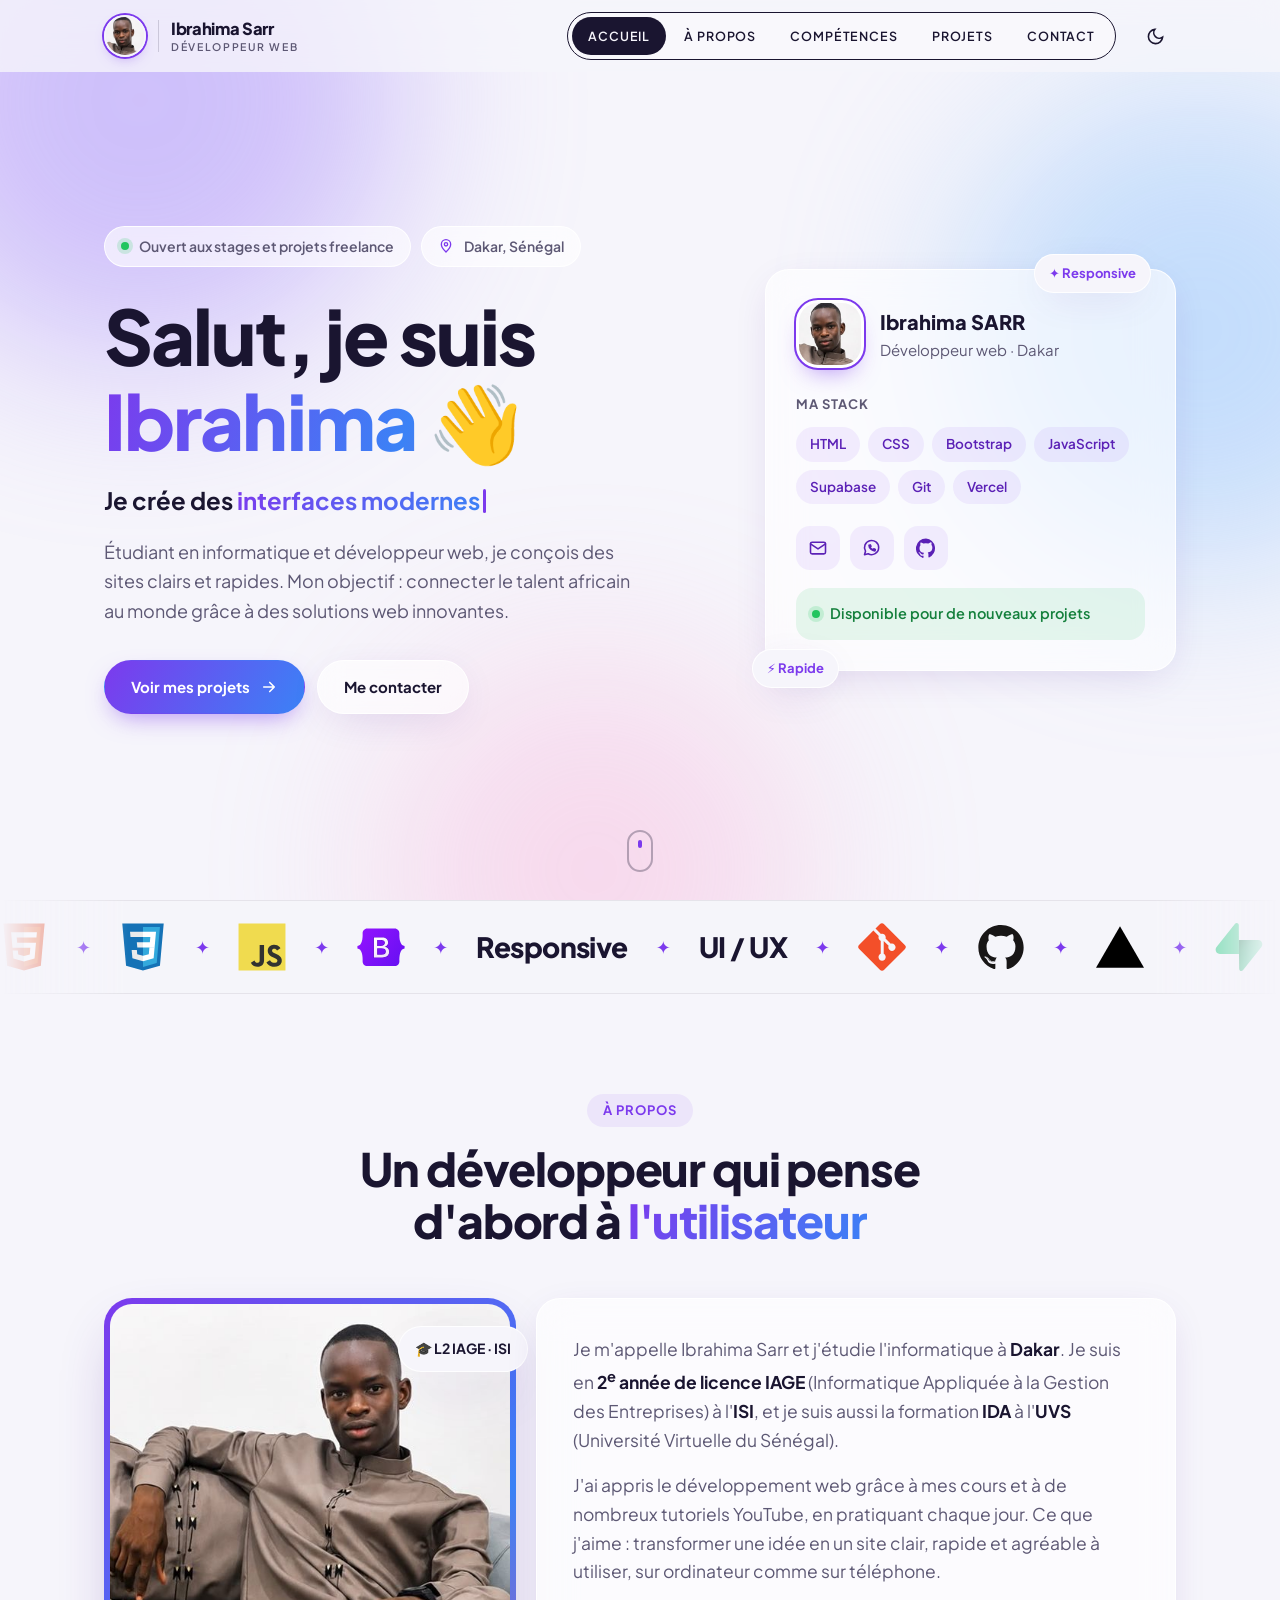
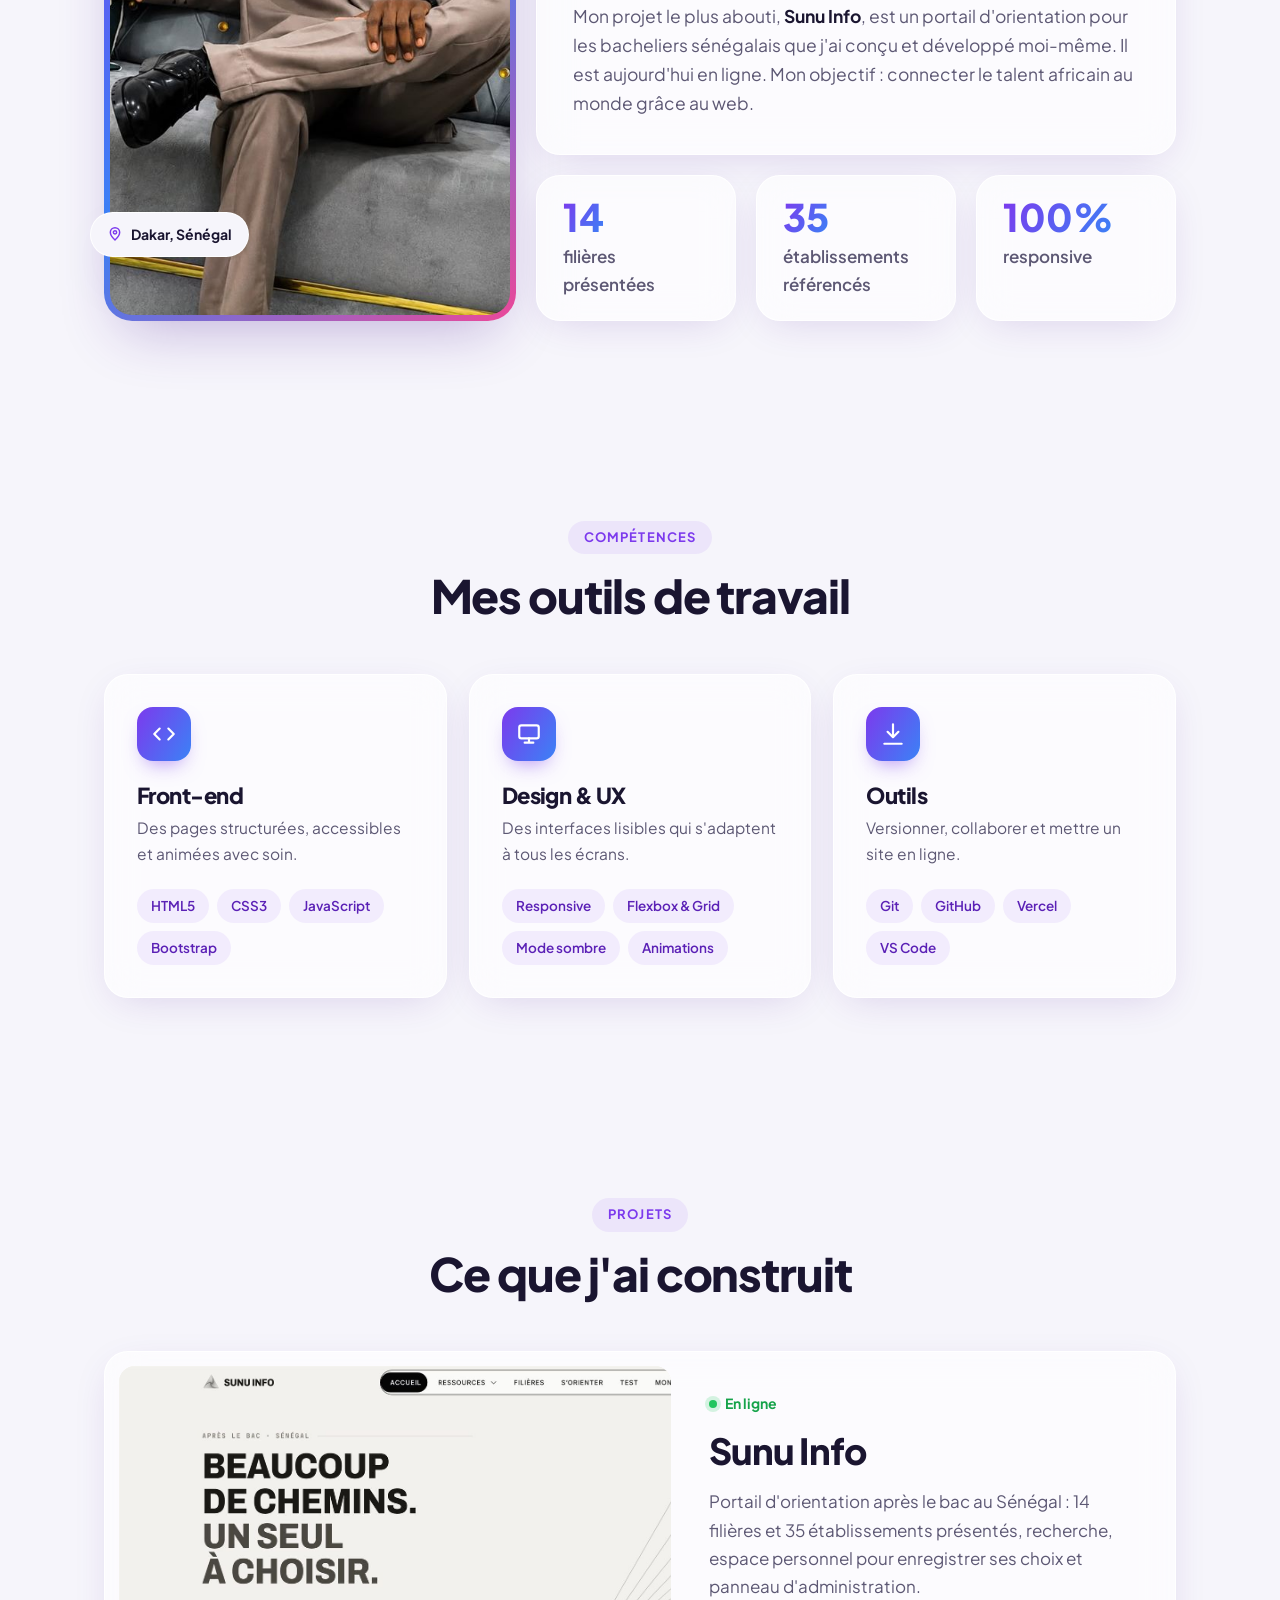
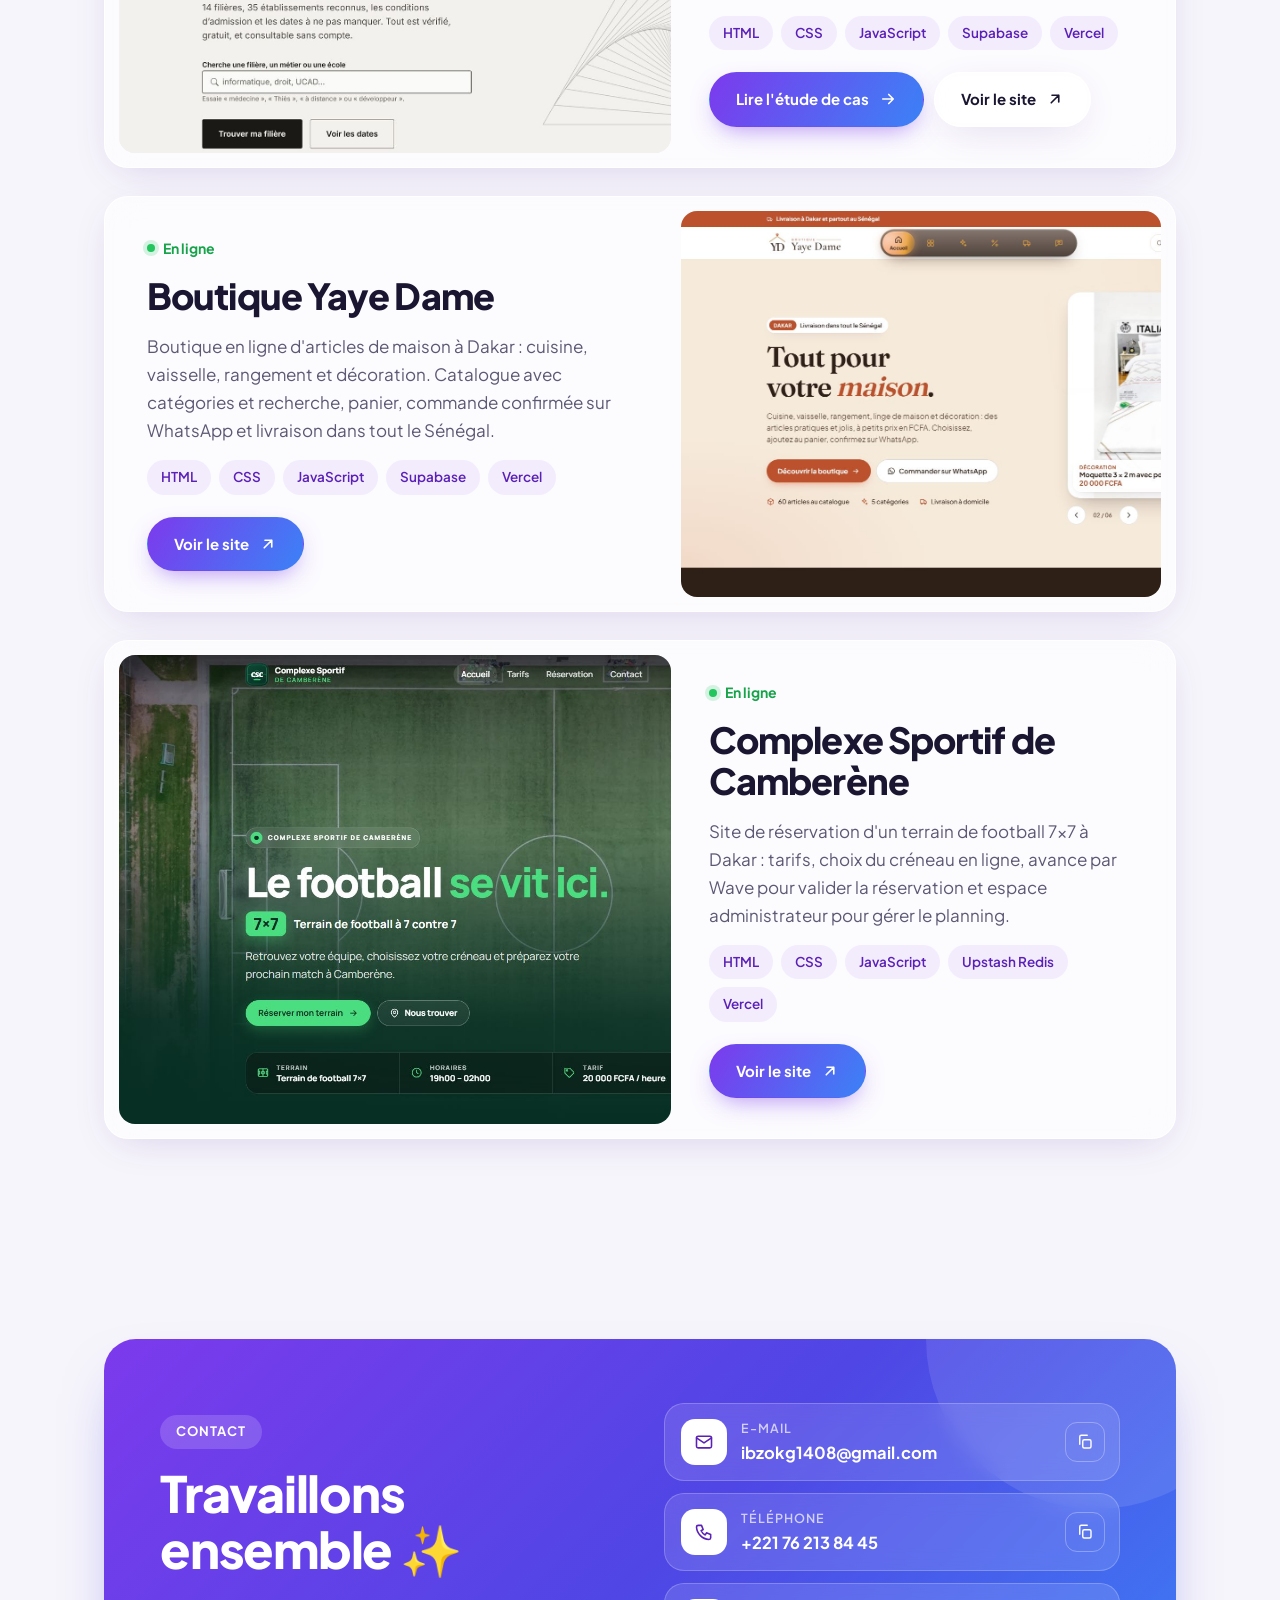
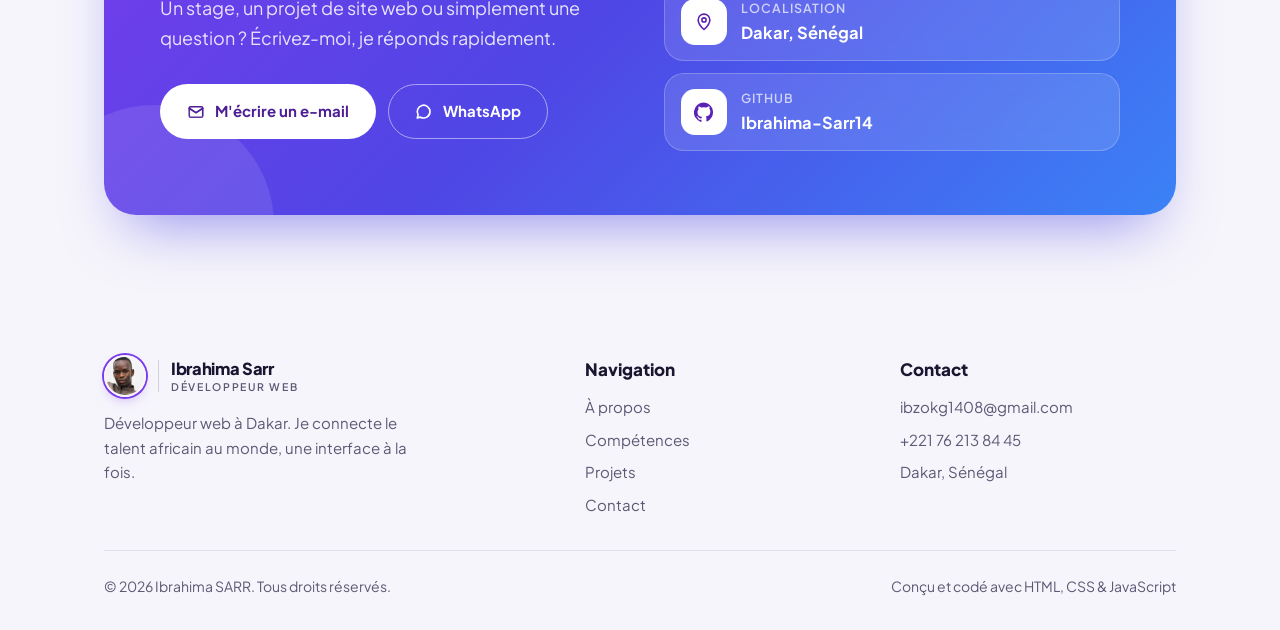
==== commit 8db5fe6f: "Retire le projet Mes Dépenses et complète la stack Co-Authored-By: Claude Sonnet 5.5 <noreply@anthro" ====
--- a/index.html
+++ b/index.html
@@ -143,7 +143,7 @@
           </div>
           <p class="profil__label">Ma stack</p>
           <ul class="puces">
-            <li>HTML</li><li>CSS</li><li>Bootstrap</li><li>JavaScript</li>
+            <li>HTML</li><li>CSS</li><li>Bootstrap</li><li>JavaScript</li><li>Supabase</li><li>Git</li><li>Vercel</li>
           </ul>
           <div class="profil__liens">
             <a href="mailto:ibzokg1408@gmail.com" aria-label="M'écrire un e-mail">
@@ -304,33 +304,8 @@
           </div>
         </article>
 
-        <!-- Projet 2 : gestionnaire de dépenses (hébergé dans projets/) -->
+        <!-- Projet 2 : Boutique Yaye Dame -->
         <article class="projet projet--inverse verre lumiere revele">
-          <a class="projet__image" href="projets/gestionnaire-depenses/" target="_blank" rel="noopener" aria-label="Ouvrir l'application Mes Dépenses">
-            <img src="images/depenses/apercu.jpg" alt="Application Mes Dépenses : total du mois, budget et historique en FCFA" width="1600" height="867" loading="lazy" decoding="async">
-          </a>
-          <div class="projet__corps">
-            <p class="projet__etiquette"><span class="point"></span> En ligne</p>
-            <h3>Mes Dépenses</h3>
-            <p>
-              Gestionnaire de budget en francs CFA pour étudiants&nbsp;: budget mensuel avec jauge,
-              répartition par catégorie, historique avec recherche et filtres, export Excel.
-              Les données restent dans le navigateur.
-            </p>
-            <ul class="puces">
-              <li>HTML</li><li>CSS</li><li>JavaScript</li><li>localStorage</li>
-            </ul>
-            <div class="projet__boutons">
-              <a href="projets/gestionnaire-depenses/" target="_blank" rel="noopener" class="btn btn--plein">
-                Ouvrir l'application
-                <svg viewBox="0 0 24 24" aria-hidden="true"><path d="M7 17 17 7M8 7h9v9"/></svg>
-              </a>
-            </div>
-          </div>
-        </article>
-
-        <!-- Projet 3 : Boutique Yaye Dame -->
-        <article class="projet verre lumiere revele">
           <a class="projet__image" href="https://boutique-yaye-dame.vercel.app/" target="_blank" rel="noopener" aria-label="Ouvrir la Boutique Yaye Dame">
             <img src="images/yaye-dame/accueil.jpg" alt="Page d'accueil de la Boutique Yaye Dame : articles de maison en FCFA" width="1600" height="867" loading="lazy" decoding="async">
           </a>
@@ -354,8 +329,8 @@
           </div>
         </article>
 
-        <!-- Projet 4 : Sunu Foot (Complexe Sportif de Camberène) -->
-        <article class="projet projet--inverse verre lumiere revele">
+        <!-- Projet 3 : Sunu Foot (Complexe Sportif de Camberène) -->
+        <article class="projet verre lumiere revele">
           <a class="projet__image" href="https://sunu-foot.vercel.app/" target="_blank" rel="noopener" aria-label="Ouvrir le site du Complexe Sportif de Camberène">
             <img src="images/sunu-foot/accueil.jpg" alt="Page d'accueil du Complexe Sportif de Camberène : terrain de football 7×7" width="1600" height="867" loading="lazy" decoding="async">
           </a>
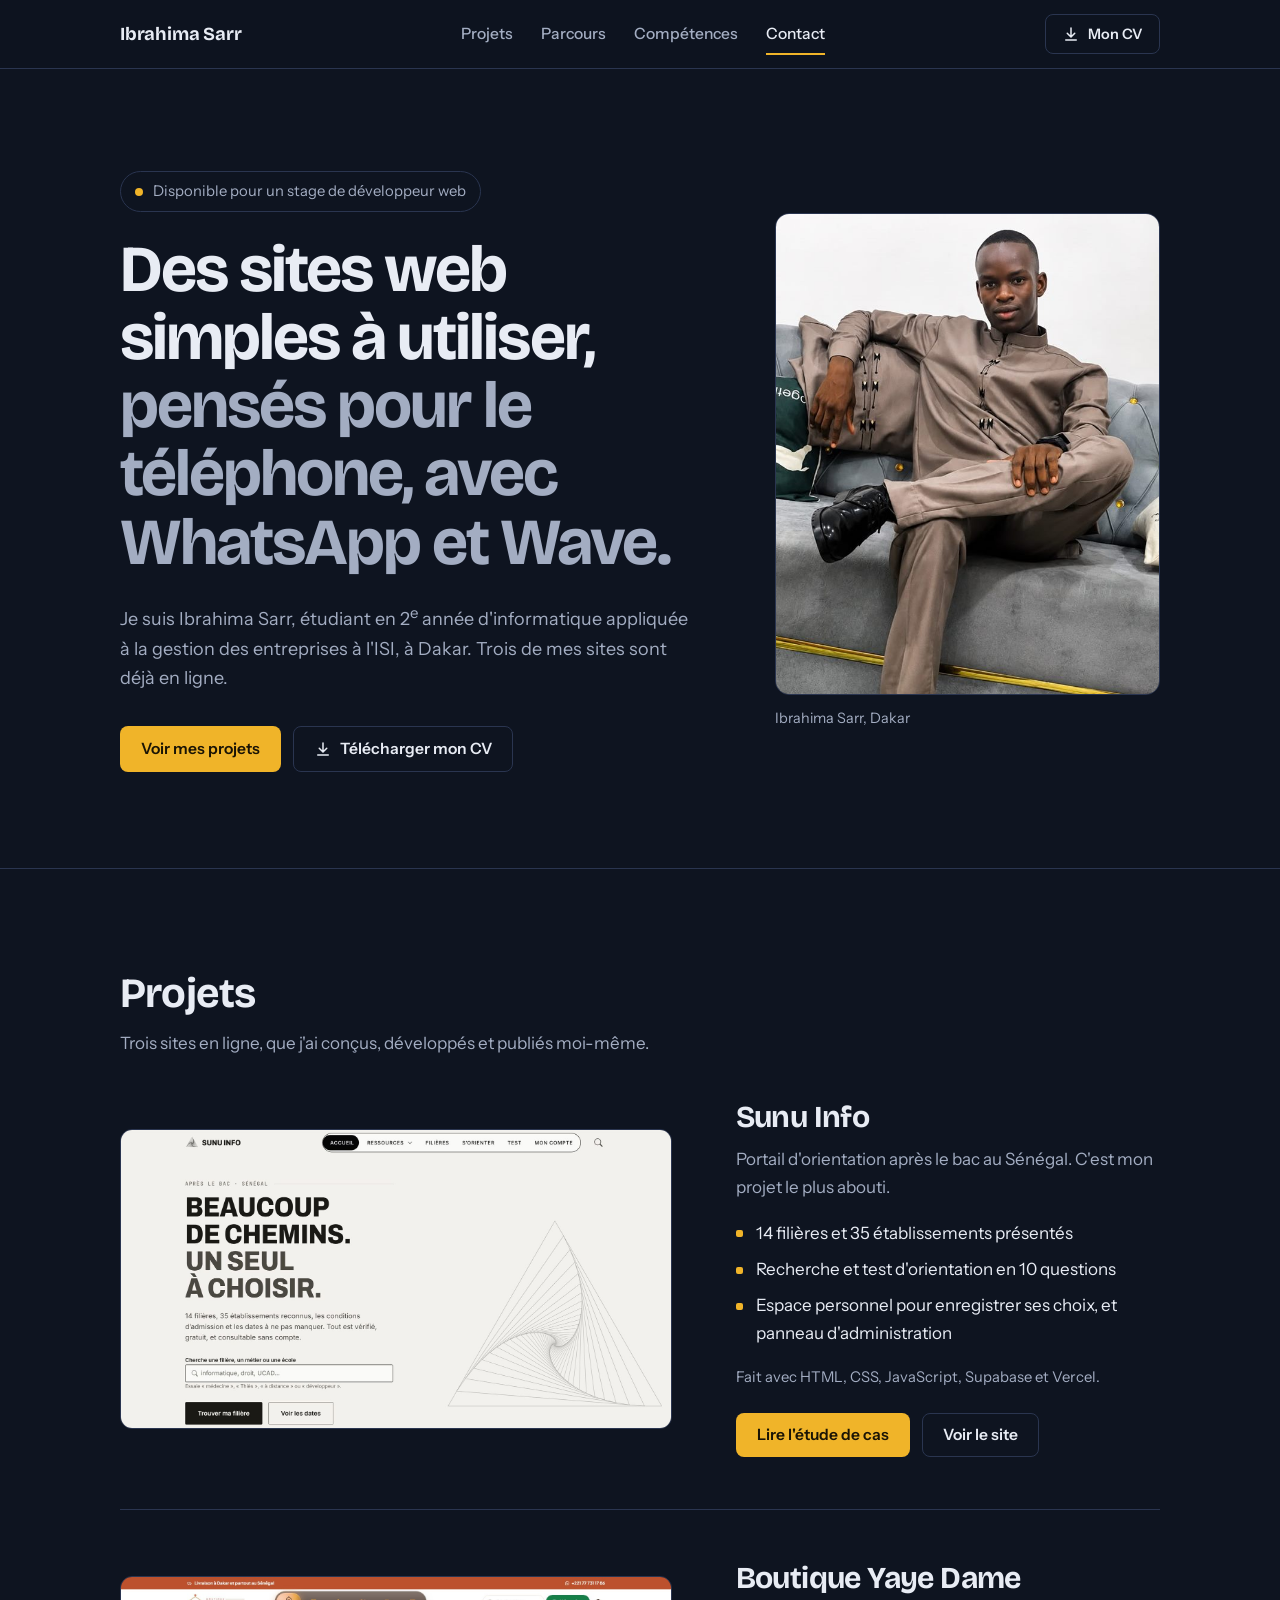
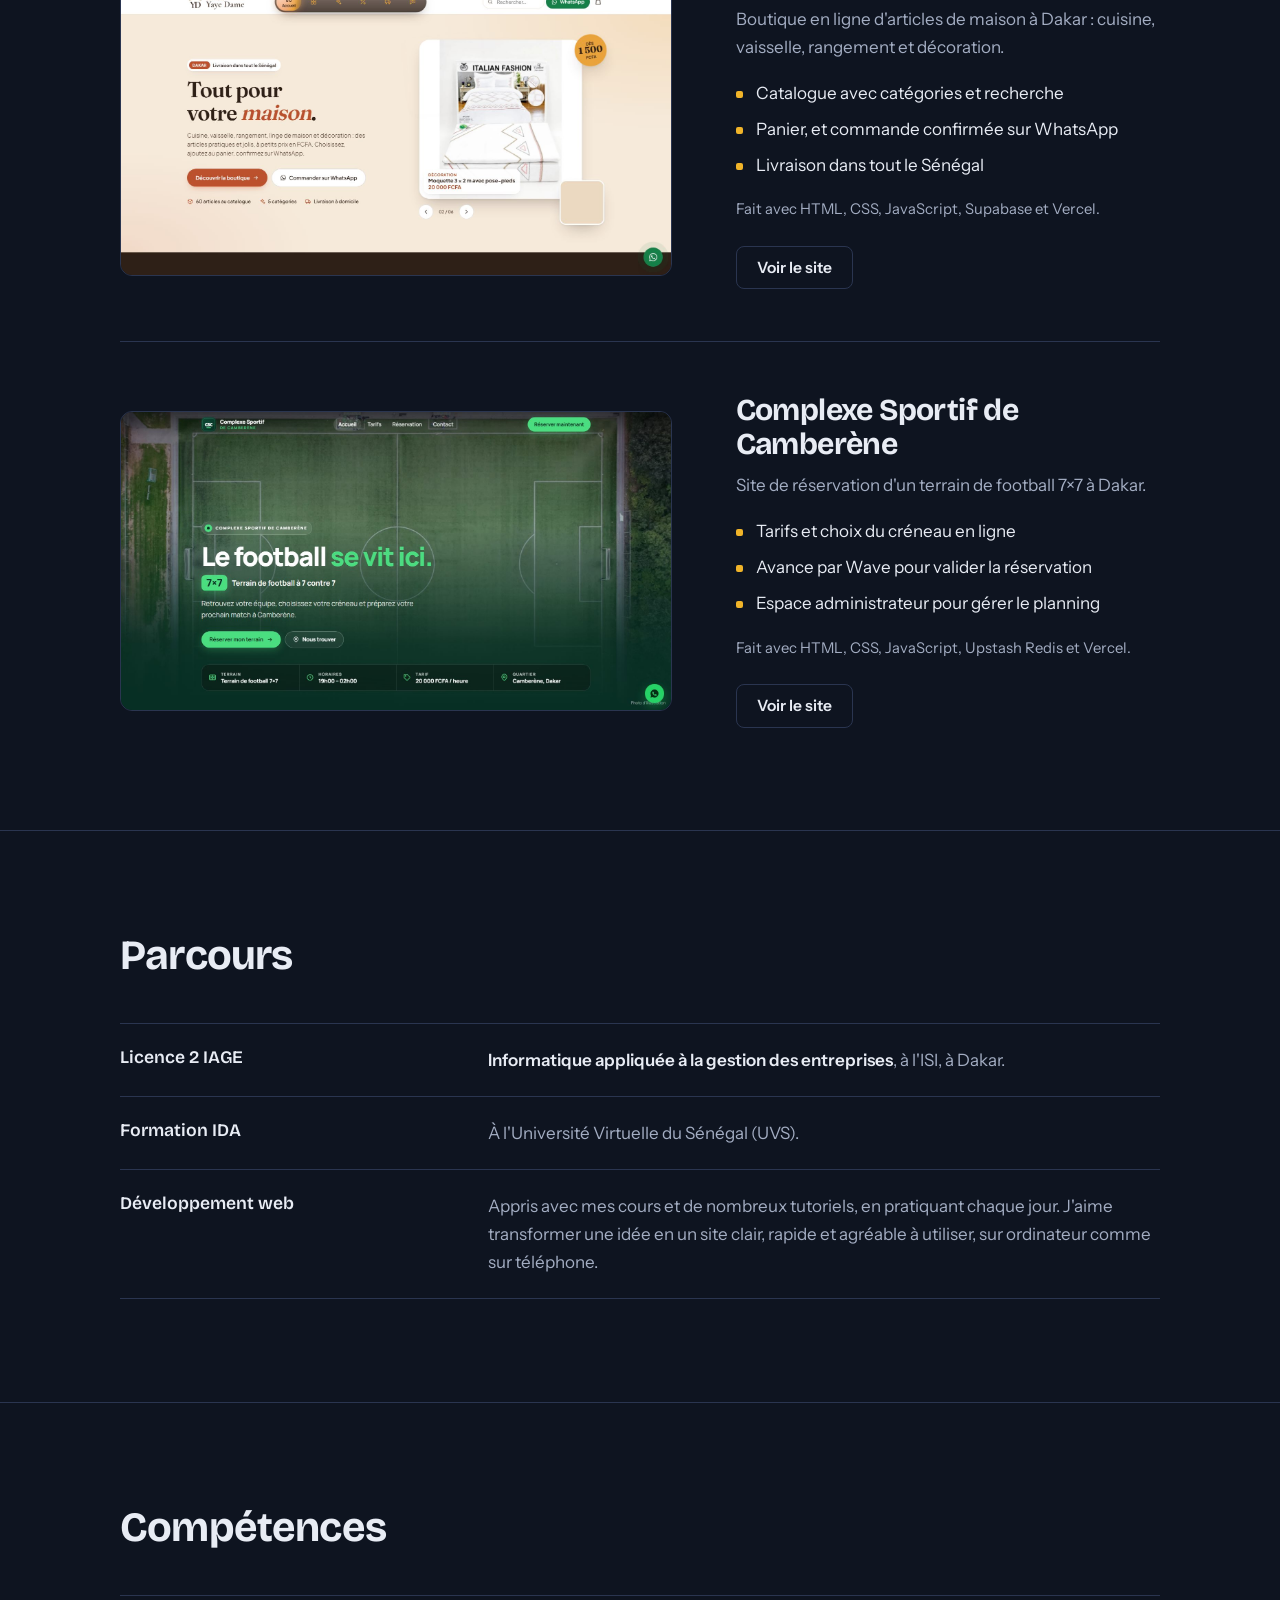
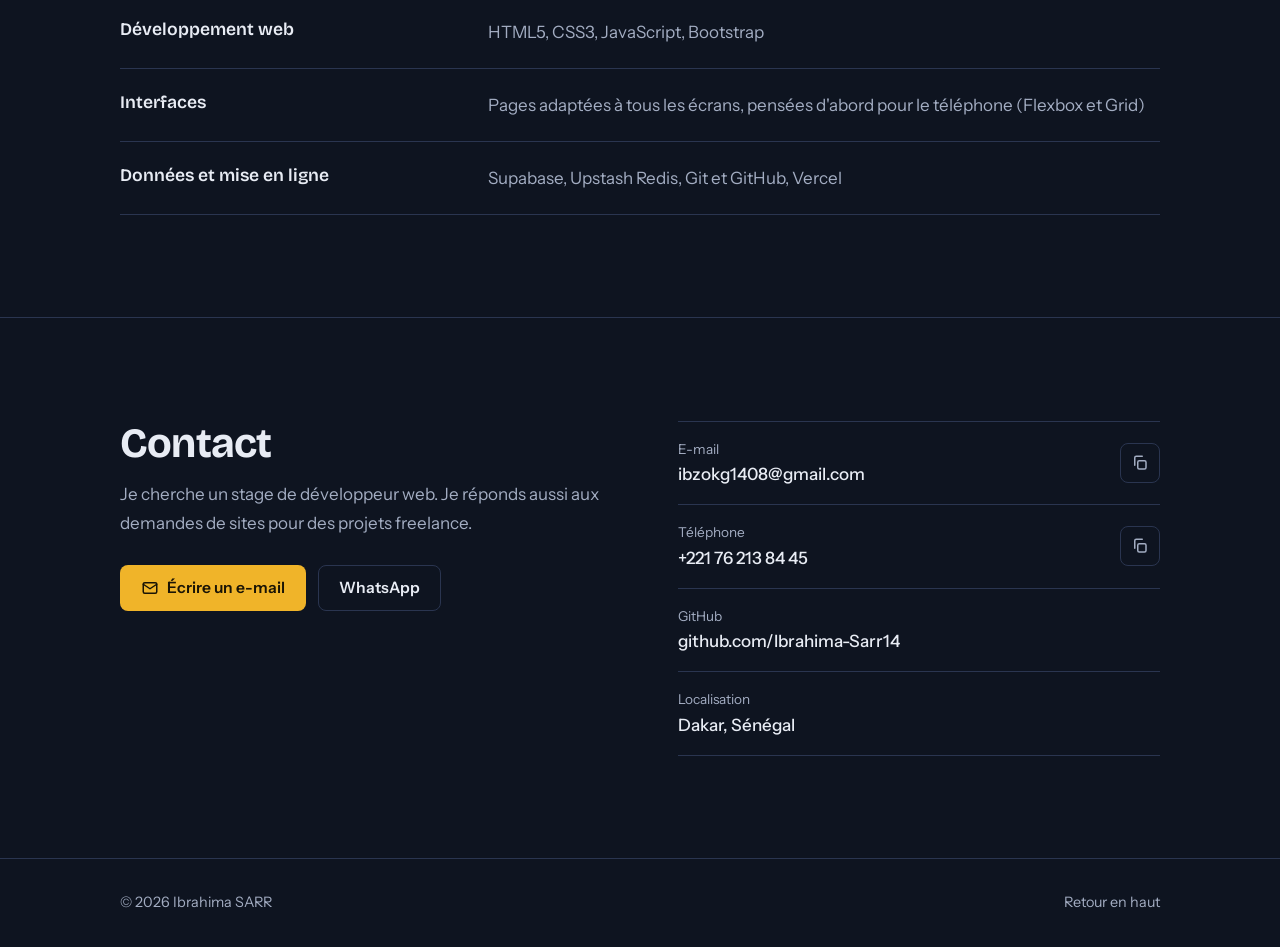
==== commit 4dfec546: "Refonte du portfolio : thème sombre sobre, parcours UX clair, CV en PDF - Nouveau design (bleu nuit," ====
--- a/index.html
+++ b/index.html
@@ -6,17 +6,18 @@
 
   <!-- ===== Référencement (SEO) ===== -->
   <title>Ibrahima SARR — Développeur web à Dakar</title>
-  <meta name="description" content="Portfolio d'Ibrahima SARR, étudiant en informatique et développeur web à Dakar (Sénégal). Interfaces modernes en HTML, CSS, Bootstrap et JavaScript. Créateur de Sunu Info.">
+  <meta name="description" content="Portfolio d'Ibrahima SARR, étudiant en informatique et développeur web à Dakar (Sénégal). Sites en HTML, CSS et JavaScript : Sunu Info, Boutique Yaye Dame, Complexe Sportif de Camberène.">
   <meta name="author" content="Ibrahima SARR">
   <link rel="canonical" href="https://portfolioibrahimasarr.vercel.app/">
-  <meta name="theme-color" content="#16122b">
+  <meta name="theme-color" content="#0e1420">
+  <meta name="color-scheme" content="dark">
 
   <!-- Aperçu lors d'un partage (WhatsApp, Facebook, LinkedIn…) -->
   <meta property="og:type" content="website">
   <meta property="og:locale" content="fr_FR">
   <meta property="og:site_name" content="Ibrahima SARR">
   <meta property="og:title" content="Ibrahima SARR — Développeur web à Dakar">
-  <meta property="og:description" content="Étudiant en informatique et développeur web. Je conçois des interfaces modernes et des expériences utilisateur fluides.">
+  <meta property="og:description" content="Étudiant en informatique et développeur web. Je crée des sites simples à utiliser, pensés pour le téléphone.">
   <meta property="og:url" content="https://portfolioibrahimasarr.vercel.app/">
   <meta property="og:image" content="https://portfolioibrahimasarr.vercel.app/images/partage.png">
   <meta property="og:image:width" content="1200">
@@ -24,7 +25,7 @@
   <meta property="og:image:alt" content="Ibrahima SARR, développeur web à Dakar">
   <meta name="twitter:card" content="summary_large_image">
   <meta name="twitter:title" content="Ibrahima SARR — Développeur web à Dakar">
-  <meta name="twitter:description" content="Étudiant en informatique et développeur web. Je conçois des interfaces modernes et des expériences utilisateur fluides.">
+  <meta name="twitter:description" content="Étudiant en informatique et développeur web. Je crée des sites simples à utiliser, pensés pour le téléphone.">
   <meta name="twitter:image" content="https://portfolioibrahimasarr.vercel.app/images/partage.png">
 
   <!-- Fiche « personne » pour Google -->
@@ -46,375 +47,239 @@
 
   <link rel="icon" href="images/favicon.svg" type="image/svg+xml">
 
-  <!-- Police : Plus Jakarta Sans -->
+  <!-- Polices : Bricolage Grotesque (titres) et Instrument Sans (texte) -->
   <link rel="preconnect" href="https://fonts.googleapis.com">
   <link rel="preconnect" href="https://fonts.gstatic.com" crossorigin>
-  <link href="https://fonts.googleapis.com/css2?family=Plus+Jakarta+Sans:wght@400;500;600;700;800&display=swap" rel="stylesheet">
+  <link href="https://fonts.googleapis.com/css2?family=Bricolage+Grotesque:opsz,wght@12..96,600;12..96,700;12..96,800&family=Instrument+Sans:wght@400;500;600&display=swap" rel="stylesheet">
 
   <link rel="stylesheet" href="style.css">
-
-  <!-- Applique le thème enregistré avant l'affichage (évite un flash de couleur) -->
-  <script>
-    try {
-      var t = localStorage.getItem('theme');
-      if (t) document.documentElement.setAttribute('data-theme', t);
-    } catch (e) {}
-  </script>
 </head>
 <body>
 
-  <!-- Taches de couleur floues en arrière-plan -->
-  <div class="fond-deco" aria-hidden="true">
-    <span class="tache tache--1"></span>
-    <span class="tache tache--2"></span>
-    <span class="tache tache--3"></span>
-  </div>
+  <a href="#contenu" class="lien-evitement">Aller au contenu</a>
 
   <!-- ===== EN-TÊTE ===== -->
-  <header class="entete" id="entete">
+  <header class="entete">
     <div class="conteneur entete__barre">
-      <a href="#accueil" class="logo" aria-label="Retour en haut">
-        <img class="logo__mark" src="images/ibrahima-sarr-portrait.jpg" alt="" width="40" height="40">
-        <span class="logo__texte"><span class="logo__nom">Ibrahima Sarr</span><span class="logo__role">Développeur web</span></span>
-      </a>
+      <a href="#accueil" class="marque">Ibrahima Sarr</a>
 
       <nav class="nav" id="nav" aria-label="Navigation principale">
-        <span class="nav__pilule" aria-hidden="true"></span>
-        <a href="#accueil">Accueil</a>
-        <a href="#apropos">À propos</a>
+        <a href="#projets">Projets</a>
+        <a href="#parcours">Parcours</a>
         <a href="#competences">Compétences</a>
-        <a href="#projets">Projets</a>
         <a href="#contact">Contact</a>
       </nav>
 
       <div class="entete__actions">
-        <button class="btn-icone" id="btn-theme" type="button" aria-label="Changer de thème">
-          <svg class="ico-lune" viewBox="0 0 24 24" aria-hidden="true"><path d="M21 12.8A9 9 0 1 1 11.2 3a7 7 0 0 0 9.8 9.8z"/></svg>
-          <svg class="ico-soleil" viewBox="0 0 24 24" aria-hidden="true"><circle cx="12" cy="12" r="4"/><path d="M12 2v2M12 20v2M4.9 4.9l1.4 1.4M17.7 17.7l1.4 1.4M2 12h2M20 12h2M4.9 19.1l1.4-1.4M17.7 6.3l1.4-1.4"/></svg>
-        </button>
-        <button class="btn-icone burger" id="btn-menu" type="button" aria-label="Ouvrir le menu" aria-expanded="false" aria-controls="nav">
+        <a href="CV-Ibrahima-Sarr.pdf" class="btn btn--ligne btn--petit" download>
+          <svg viewBox="0 0 24 24" aria-hidden="true"><path d="M12 4v11M7 11l5 5 5-5M5 20h14"/></svg>
+          Mon CV
+        </a>
+        <button class="burger" id="btn-menu" type="button" aria-label="Ouvrir le menu" aria-expanded="false" aria-controls="nav">
           <span></span><span></span><span></span>
         </button>
       </div>
     </div>
-    <!-- Barre de progression de lecture -->
-    <span class="progression" id="progression" aria-hidden="true"></span>
   </header>
 
-  <main>
+  <main id="contenu">
 
     <!-- ===== ACCUEIL ===== -->
     <section class="hero" id="accueil">
       <div class="conteneur hero__grille">
         <div class="hero__texte">
-          <div class="hero__pastilles">
-            <p class="pastille"><span class="point"></span> Ouvert aux stages et projets freelance</p>
-            <p class="pastille">
-              <svg viewBox="0 0 24 24" aria-hidden="true"><path d="M12 21s-7-6.2-7-11.5A7 7 0 0 1 19 9.5C19 14.8 12 21 12 21z"/><circle cx="12" cy="9.5" r="2.5"/></svg>
-              Dakar, Sénégal
-            </p>
-          </div>
-          <h1>Salut, je suis <span class="degrade degrade--anime">Ibrahima</span> <span class="main" aria-hidden="true">👋</span></h1>
-          <p class="hero__titre">
-            Je crée des <span class="machine" id="machine" aria-hidden="true">interfaces modernes</span><span class="machine__curseur" aria-hidden="true"></span>
-            <span class="sr-only">interfaces modernes, sites responsives et expériences fluides</span>
-          </p>
+          <p class="statut">Disponible pour un stage de développeur web</p>
+          <h1>
+            <span>Des sites web simples à utiliser,</span>
+            <span class="doux">pensés pour le téléphone, avec WhatsApp et Wave.</span>
+          </h1>
           <p class="hero__intro">
-            Étudiant en informatique et développeur web, je conçois des sites clairs et rapides.
-            Mon objectif&nbsp;: connecter le talent africain au monde grâce à des solutions web innovantes.
+            Je suis Ibrahima Sarr, étudiant en 2<sup>e</sup> année d'informatique appliquée à la gestion
+            des entreprises à l'ISI, à Dakar. Trois de mes sites sont déjà en ligne.
           </p>
           <div class="hero__boutons">
-            <a href="#projets" class="btn btn--plein">
-              Voir mes projets
-              <svg viewBox="0 0 24 24" aria-hidden="true"><path d="M5 12h14M13 6l6 6-6 6"/></svg>
-            </a>
-            <a href="#contact" class="btn btn--verre">Me contacter</a>
-          </div>
-        </div>
-
-        <!-- Carte profil -->
-        <aside class="profil verre" aria-label="Résumé">
-          <div class="profil__tete">
-            <img class="profil__avatar" src="images/ibrahima-sarr-portrait.jpg" alt="Portrait d'Ibrahima Sarr" width="68" height="68">
-            <div>
-              <p class="profil__nom">Ibrahima SARR</p>
-              <p class="profil__role">Développeur web · Dakar</p>
-            </div>
-          </div>
-          <p class="profil__label">Ma stack</p>
-          <ul class="puces">
-            <li>HTML</li><li>CSS</li><li>Bootstrap</li><li>JavaScript</li><li>Supabase</li><li>Git</li><li>Vercel</li>
-          </ul>
-          <div class="profil__liens">
-            <a href="mailto:ibzokg1408@gmail.com" aria-label="M'écrire un e-mail">
-              <svg viewBox="0 0 24 24" aria-hidden="true"><rect x="3" y="5" width="18" height="14" rx="2"/><path d="m3 7 9 6 9-6"/></svg>
-            </a>
-            <a href="https://wa.me/221762138445" target="_blank" rel="noopener" aria-label="M'écrire sur WhatsApp">
-              <svg viewBox="0 0 24 24" aria-hidden="true"><path d="M20 11.5a8.5 8.5 0 0 1-12.6 7.4L3 20l1.2-4.2A8.5 8.5 0 1 1 20 11.5z"/><path d="M9 9.5c.3 2 1.8 3.8 4 4.6l1.2-1.1 1.8.8-.4 1.6c-3.6.2-7-3-7.2-6.6l1.6-.5.8 1.8z"/></svg>
-            </a>
-            <a href="https://github.com/Ibrahima-Sarr14" target="_blank" rel="noopener" aria-label="Mon GitHub">
-              <svg viewBox="0 0 24 24" aria-hidden="true" class="plein"><path d="M12 .5a12 12 0 0 0-3.8 23.4c.6.1.8-.3.8-.6v-2c-3.3.7-4-1.6-4-1.6-.6-1.4-1.4-1.8-1.4-1.8-1-.7.1-.7.1-.7 1.2.1 1.8 1.2 1.8 1.2 1 1.8 2.8 1.3 3.5 1 .1-.8.4-1.3.7-1.6-2.7-.3-5.5-1.3-5.5-5.9 0-1.3.5-2.4 1.2-3.2-.1-.3-.5-1.5.1-3.2 0 0 1-.3 3.3 1.2a11.5 11.5 0 0 1 6 0C17.3 4.7 18.3 5 18.3 5c.7 1.7.3 2.9.1 3.2.8.8 1.2 1.9 1.2 3.2 0 4.6-2.8 5.6-5.5 5.9.4.4.8 1.1.8 2.2v3.3c0 .3.2.7.8.6A12 12 0 0 0 12 .5z"/></svg>
-            </a>
-          </div>
-          <div class="profil__dispo">
-            <span class="point"></span>
-            Disponible pour de nouveaux projets
-          </div>
-          <span class="profil__flottant profil__flottant--1">✦ Responsive</span>
-          <span class="profil__flottant profil__flottant--2">⚡ Rapide</span>
-        </aside>
-      </div>
-
-      <a href="#apropos" class="defiler" aria-label="Faire défiler vers la suite">
-        <span></span>
-      </a>
-    </section>
-
-    <!-- ===== BANDEAU DÉFILANT ===== -->
-    <div class="bandeau" aria-hidden="true">
-      <div class="bandeau__piste">
-        <img src="images/logos/html5.svg" alt="HTML5" title="HTML5" width="48" height="48" class="logo-html5"><i>✦</i><img src="images/logos/css3.svg" alt="CSS3" title="CSS3" width="48" height="48" class="logo-css3"><i>✦</i><img src="images/logos/javascript.svg" alt="JavaScript" title="JavaScript" width="48" height="48" class="logo-javascript"><i>✦</i><img src="images/logos/bootstrap.svg" alt="Bootstrap" title="Bootstrap" width="48" height="48" class="logo-bootstrap"><i>✦</i><span>Responsive</span><i>✦</i><span>UI / UX</span><i>✦</i><img src="images/logos/git.svg" alt="Git" title="Git" width="48" height="48" class="logo-git"><i>✦</i><img src="images/logos/github.svg" alt="GitHub" title="GitHub" width="48" height="48" class="logo-github"><i>✦</i><img src="images/logos/vercel.svg" alt="Vercel" title="Vercel" width="48" height="48" class="logo-vercel"><i>✦</i><img src="images/logos/supabase.svg" alt="Supabase" title="Supabase" width="48" height="48" class="logo-supabase"><i>✦</i>
-        <img src="images/logos/html5.svg" alt="HTML5" title="HTML5" width="48" height="48" class="logo-html5"><i>✦</i><img src="images/logos/css3.svg" alt="CSS3" title="CSS3" width="48" height="48" class="logo-css3"><i>✦</i><img src="images/logos/javascript.svg" alt="JavaScript" title="JavaScript" width="48" height="48" class="logo-javascript"><i>✦</i><img src="images/logos/bootstrap.svg" alt="Bootstrap" title="Bootstrap" width="48" height="48" class="logo-bootstrap"><i>✦</i><span>Responsive</span><i>✦</i><span>UI / UX</span><i>✦</i><img src="images/logos/git.svg" alt="Git" title="Git" width="48" height="48" class="logo-git"><i>✦</i><img src="images/logos/github.svg" alt="GitHub" title="GitHub" width="48" height="48" class="logo-github"><i>✦</i><img src="images/logos/vercel.svg" alt="Vercel" title="Vercel" width="48" height="48" class="logo-vercel"><i>✦</i><img src="images/logos/supabase.svg" alt="Supabase" title="Supabase" width="48" height="48" class="logo-supabase"><i>✦</i>
-      </div>
-    </div>
-
-    <!-- ===== À PROPOS ===== -->
-    <section class="section" id="apropos">
+            <a href="#projets" class="btn btn--soleil">Voir mes projets</a>
+            <a href="CV-Ibrahima-Sarr.pdf" class="btn btn--ligne" download>
+              <svg viewBox="0 0 24 24" aria-hidden="true"><path d="M12 4v11M7 11l5 5 5-5M5 20h14"/></svg>
+              Télécharger mon CV
+            </a>
+          </div>
+        </div>
+
+        <figure class="portrait">
+          <img src="images/ibrahima-sarr.jpg" alt="Portrait d'Ibrahima Sarr, en tenue traditionnelle" width="640" height="800">
+          <figcaption>Ibrahima Sarr, Dakar</figcaption>
+        </figure>
+      </div>
+    </section>
+
+    <!-- ===== PROJETS ===== -->
+    <section class="section" id="projets">
       <div class="conteneur">
-        <div class="section__tete revele">
-          <p class="surtitre">À propos</p>
-          <h2>Un développeur qui pense d'abord à <span class="degrade">l'utilisateur</span></h2>
-        </div>
-        <div class="apropos revele">
-          <figure class="apropos__photo">
-            <div class="apropos__cadre">
-              <img src="images/ibrahima-sarr.jpg" alt="Ibrahima Sarr, assis sur un canapé, en tenue traditionnelle" width="640" height="800" loading="lazy" decoding="async">
-            </div>
-            <figcaption class="apropos__badge apropos__badge--1">
-              <svg viewBox="0 0 24 24" aria-hidden="true"><path d="M12 21s-7-6.2-7-11.5A7 7 0 0 1 19 9.5C19 14.8 12 21 12 21z"/><circle cx="12" cy="9.5" r="2.5"/></svg>
-              Dakar, Sénégal
-            </figcaption>
-            <span class="apropos__badge apropos__badge--2">🎓 L2 IAGE · ISI</span>
-          </figure>
-
-          <div class="apropos__texte verre lumiere">
-            <p>
-              Je m'appelle Ibrahima Sarr et j'étudie l'informatique à <strong>Dakar</strong>.
-              Je suis en <strong>2<sup>e</sup> année de licence IAGE</strong> (Informatique Appliquée à la Gestion
-              des Entreprises) à l'<strong>ISI</strong>, et je suis aussi la formation <strong>IDA</strong>
-              à l'<strong>UVS</strong> (Université Virtuelle du Sénégal).
-            </p>
-            <p>
-              J'ai appris le développement web grâce à mes cours et à de nombreux tutoriels YouTube, en pratiquant
-              chaque jour. Ce que j'aime&nbsp;: transformer une idée en un site clair, rapide et agréable à utiliser,
-              sur ordinateur comme sur téléphone.
-            </p>
-            <p>
-              Mon projet le plus abouti, <strong>Sunu Info</strong>, est un portail d'orientation pour les bacheliers
-              sénégalais que j'ai conçu et développé moi-même. Il est aujourd'hui en ligne. Mon objectif&nbsp;:
-              connecter le talent africain au monde grâce au web.
-            </p>
-          </div>
-          <ul class="chiffres">
-            <li class="verre lumiere"><strong class="degrade" data-compteur="14">14</strong><span>filières présentées</span></li>
-            <li class="verre lumiere"><strong class="degrade" data-compteur="35">35</strong><span>établissements référencés</span></li>
-            <li class="verre lumiere"><strong class="degrade" data-compteur="100" data-suffixe="%">100%</strong><span>responsive</span></li>
-          </ul>
-        </div>
+        <div class="section__tete">
+          <h2>Projets</h2>
+          <p>Trois sites en ligne, que j'ai conçus, développés et publiés moi-même.</p>
+        </div>
+
+        <div class="projets">
+
+          <article class="projet">
+            <a class="projet__image" href="sunu-info.html" aria-label="Lire l'étude de cas de Sunu Info">
+              <img src="images/sunu-info/accueil.jpg" alt="Page d'accueil de Sunu Info : « Beaucoup de chemins. Un seul à choisir. » avec une barre de recherche" width="1600" height="867" loading="lazy" decoding="async">
+            </a>
+            <div class="projet__corps">
+              <h3 class="projet__nom">Sunu Info</h3>
+              <p class="projet__resume">Portail d'orientation après le bac au Sénégal. C'est mon projet le plus abouti.</p>
+              <ul class="projet__faits">
+                <li>14 filières et 35 établissements présentés</li>
+                <li>Recherche et test d'orientation en 10 questions</li>
+                <li>Espace personnel pour enregistrer ses choix, et panneau d'administration</li>
+              </ul>
+              <p class="projet__tech">Fait avec HTML, CSS, JavaScript, Supabase et Vercel.</p>
+              <div class="projet__liens">
+                <a href="sunu-info.html" class="btn btn--soleil">Lire l'étude de cas</a>
+                <a href="https://portail-sunu-info.vercel.app" target="_blank" rel="noopener" class="btn btn--ligne">Voir le site</a>
+              </div>
+            </div>
+          </article>
+
+          <article class="projet">
+            <a class="projet__image" href="https://boutique-yaye-dame.vercel.app/" target="_blank" rel="noopener" aria-label="Ouvrir la Boutique Yaye Dame">
+              <img src="images/yaye-dame/accueil.jpg" alt="Page d'accueil de la Boutique Yaye Dame : articles de maison en FCFA" width="1600" height="867" loading="lazy" decoding="async">
+            </a>
+            <div class="projet__corps">
+              <h3 class="projet__nom">Boutique Yaye Dame</h3>
+              <p class="projet__resume">Boutique en ligne d'articles de maison à Dakar : cuisine, vaisselle, rangement et décoration.</p>
+              <ul class="projet__faits">
+                <li>Catalogue avec catégories et recherche</li>
+                <li>Panier, et commande confirmée sur WhatsApp</li>
+                <li>Livraison dans tout le Sénégal</li>
+              </ul>
+              <p class="projet__tech">Fait avec HTML, CSS, JavaScript, Supabase et Vercel.</p>
+              <div class="projet__liens">
+                <a href="https://boutique-yaye-dame.vercel.app/" target="_blank" rel="noopener" class="btn btn--ligne">Voir le site</a>
+              </div>
+            </div>
+          </article>
+
+          <article class="projet">
+            <a class="projet__image" href="https://sunu-foot.vercel.app/" target="_blank" rel="noopener" aria-label="Ouvrir le site du Complexe Sportif de Camberène">
+              <img src="images/sunu-foot/accueil.jpg" alt="Page d'accueil du Complexe Sportif de Camberène : terrain de football 7×7" width="1600" height="867" loading="lazy" decoding="async">
+            </a>
+            <div class="projet__corps">
+              <h3 class="projet__nom">Complexe Sportif de Camberène</h3>
+              <p class="projet__resume">Site de réservation d'un terrain de football 7×7 à Dakar.</p>
+              <ul class="projet__faits">
+                <li>Tarifs et choix du créneau en ligne</li>
+                <li>Avance par Wave pour valider la réservation</li>
+                <li>Espace administrateur pour gérer le planning</li>
+              </ul>
+              <p class="projet__tech">Fait avec HTML, CSS, JavaScript, Upstash Redis et Vercel.</p>
+              <div class="projet__liens">
+                <a href="https://sunu-foot.vercel.app/" target="_blank" rel="noopener" class="btn btn--ligne">Voir le site</a>
+              </div>
+            </div>
+          </article>
+
+        </div>
+      </div>
+    </section>
+
+    <!-- ===== PARCOURS ===== -->
+    <section class="section" id="parcours">
+      <div class="conteneur">
+        <div class="section__tete">
+          <h2>Parcours</h2>
+        </div>
+        <ul>
+          <li class="ligne">
+            <p class="ligne__titre">Licence 2 IAGE</p>
+            <p class="ligne__detail"><strong>Informatique appliquée à la gestion des entreprises</strong>, à l'ISI, à Dakar.</p>
+          </li>
+          <li class="ligne">
+            <p class="ligne__titre">Formation IDA</p>
+            <p class="ligne__detail">À l'Université Virtuelle du Sénégal (UVS).</p>
+          </li>
+          <li class="ligne">
+            <p class="ligne__titre">Développement web</p>
+            <p class="ligne__detail">Appris avec mes cours et de nombreux tutoriels, en pratiquant chaque jour. J'aime transformer une idée en un site clair, rapide et agréable à utiliser, sur ordinateur comme sur téléphone.</p>
+          </li>
+        </ul>
       </div>
     </section>
 
     <!-- ===== COMPÉTENCES ===== -->
     <section class="section" id="competences">
       <div class="conteneur">
-        <div class="section__tete revele">
-          <p class="surtitre">Compétences</p>
-          <h2>Mes outils de travail</h2>
-        </div>
-
-        <div class="competences">
-          <article class="comp-carte verre lumiere revele">
-            <div class="comp-carte__ico">
-              <svg viewBox="0 0 24 24" aria-hidden="true"><path d="m8 7-5 5 5 5M16 7l5 5-5 5"/></svg>
-            </div>
-            <h3>Front-end</h3>
-            <p>Des pages structurées, accessibles et animées avec soin.</p>
-            <ul class="puces">
-              <li>HTML5</li><li>CSS3</li><li>JavaScript</li><li>Bootstrap</li>
-            </ul>
-          </article>
-
-          <article class="comp-carte verre lumiere revele">
-            <div class="comp-carte__ico">
-              <svg viewBox="0 0 24 24" aria-hidden="true"><rect x="3" y="4" width="18" height="12" rx="2"/><path d="M8 20h8M12 16v4"/></svg>
-            </div>
-            <h3>Design &amp; UX</h3>
-            <p>Des interfaces lisibles qui s'adaptent à tous les écrans.</p>
-            <ul class="puces">
-              <li>Responsive</li><li>Flexbox &amp; Grid</li><li>Mode sombre</li><li>Animations</li>
-            </ul>
-          </article>
-
-          <article class="comp-carte verre lumiere revele">
-            <div class="comp-carte__ico">
-              <svg viewBox="0 0 24 24" aria-hidden="true"><path d="M12 3v12M7 10l5 5 5-5M4 21h16"/></svg>
-            </div>
-            <h3>Outils</h3>
-            <p>Versionner, collaborer et mettre un site en ligne.</p>
-            <ul class="puces">
-              <li>Git</li><li>GitHub</li><li>Vercel</li><li>VS Code</li>
-            </ul>
-          </article>
-        </div>
-      </div>
-    </section>
-
-    <!-- ===== PROJET ===== -->
-    <section class="section" id="projets">
-      <div class="conteneur">
-        <div class="section__tete revele">
-          <p class="surtitre">Projets</p>
-          <h2>Ce que j'ai construit</h2>
-        </div>
-
-        <article class="projet verre lumiere revele">
-          <a class="projet__image" href="sunu-info.html" aria-label="Lire l'étude de cas de Sunu Info">
-            <img src="images/sunu-info/accueil.jpg" alt="Page d'accueil de Sunu Info" width="1600" height="867" loading="lazy" decoding="async">
-          </a>
-          <div class="projet__corps">
-            <p class="projet__etiquette"><span class="point"></span> En ligne</p>
-            <h3>Sunu Info</h3>
-            <p>
-              Portail d'orientation après le bac au Sénégal&nbsp;: 14 filières et 35 établissements présentés,
-              recherche, espace personnel pour enregistrer ses choix et panneau d'administration.
-            </p>
-            <ul class="puces">
-              <li>HTML</li><li>CSS</li><li>JavaScript</li><li>Supabase</li><li>Vercel</li>
-            </ul>
-            <div class="projet__boutons">
-              <a href="sunu-info.html" class="btn btn--plein">
-                Lire l'étude de cas
-                <svg viewBox="0 0 24 24" aria-hidden="true"><path d="M5 12h14M13 6l6 6-6 6"/></svg>
-              </a>
-              <a href="https://portail-sunu-info.vercel.app" target="_blank" rel="noopener" class="btn btn--verre">
-                Voir le site
-                <svg viewBox="0 0 24 24" aria-hidden="true"><path d="M7 17 17 7M8 7h9v9"/></svg>
-              </a>
-            </div>
-          </div>
-        </article>
-
-        <!-- Projet 2 : Boutique Yaye Dame -->
-        <article class="projet projet--inverse verre lumiere revele">
-          <a class="projet__image" href="https://boutique-yaye-dame.vercel.app/" target="_blank" rel="noopener" aria-label="Ouvrir la Boutique Yaye Dame">
-            <img src="images/yaye-dame/accueil.jpg" alt="Page d'accueil de la Boutique Yaye Dame : articles de maison en FCFA" width="1600" height="867" loading="lazy" decoding="async">
-          </a>
-          <div class="projet__corps">
-            <p class="projet__etiquette"><span class="point"></span> En ligne</p>
-            <h3>Boutique Yaye Dame</h3>
-            <p>
-              Boutique en ligne d'articles de maison à Dakar&nbsp;: cuisine, vaisselle, rangement et décoration.
-              Catalogue avec catégories et recherche, panier, commande confirmée sur WhatsApp
-              et livraison dans tout le Sénégal.
-            </p>
-            <ul class="puces">
-              <li>HTML</li><li>CSS</li><li>JavaScript</li><li>Supabase</li><li>Vercel</li>
-            </ul>
-            <div class="projet__boutons">
-              <a href="https://boutique-yaye-dame.vercel.app/" target="_blank" rel="noopener" class="btn btn--plein">
-                Voir le site
-                <svg viewBox="0 0 24 24" aria-hidden="true"><path d="M7 17 17 7M8 7h9v9"/></svg>
-              </a>
-            </div>
-          </div>
-        </article>
-
-        <!-- Projet 3 : Sunu Foot (Complexe Sportif de Camberène) -->
-        <article class="projet verre lumiere revele">
-          <a class="projet__image" href="https://sunu-foot.vercel.app/" target="_blank" rel="noopener" aria-label="Ouvrir le site du Complexe Sportif de Camberène">
-            <img src="images/sunu-foot/accueil.jpg" alt="Page d'accueil du Complexe Sportif de Camberène : terrain de football 7×7" width="1600" height="867" loading="lazy" decoding="async">
-          </a>
-          <div class="projet__corps">
-            <p class="projet__etiquette"><span class="point"></span> En ligne</p>
-            <h3>Complexe Sportif de Camberène</h3>
-            <p>
-              Site de réservation d'un terrain de football 7×7 à Dakar&nbsp;: tarifs, choix du créneau en ligne,
-              avance par Wave pour valider la réservation et espace administrateur pour gérer le planning.
-            </p>
-            <ul class="puces">
-              <li>HTML</li><li>CSS</li><li>JavaScript</li><li>Upstash Redis</li><li>Vercel</li>
-            </ul>
-            <div class="projet__boutons">
-              <a href="https://sunu-foot.vercel.app/" target="_blank" rel="noopener" class="btn btn--plein">
-                Voir le site
-                <svg viewBox="0 0 24 24" aria-hidden="true"><path d="M7 17 17 7M8 7h9v9"/></svg>
-              </a>
-            </div>
-          </div>
-        </article>
+        <div class="section__tete">
+          <h2>Compétences</h2>
+        </div>
+        <dl>
+          <div class="ligne">
+            <dt class="ligne__titre">Développement web</dt>
+            <dd class="ligne__detail">HTML5, CSS3, JavaScript, Bootstrap</dd>
+          </div>
+          <div class="ligne">
+            <dt class="ligne__titre">Interfaces</dt>
+            <dd class="ligne__detail">Pages adaptées à tous les écrans, pensées d'abord pour le téléphone (Flexbox et Grid)</dd>
+          </div>
+          <div class="ligne">
+            <dt class="ligne__titre">Données et mise en ligne</dt>
+            <dd class="ligne__detail">Supabase, Upstash Redis, Git et GitHub, Vercel</dd>
+          </div>
+        </dl>
       </div>
     </section>
 
     <!-- ===== CONTACT ===== -->
     <section class="section" id="contact">
-      <div class="conteneur">
-        <div class="contact revele">
-          <div class="contact__texte">
-            <p class="contact__surtitre">Contact</p>
-            <h2>Travaillons ensemble&nbsp;✨</h2>
-            <p class="contact__intro">
-              Un stage, un projet de site web ou simplement une question&nbsp;?
-              Écrivez-moi, je réponds rapidement.
-            </p>
-            <div class="contact__boutons">
-              <a href="mailto:ibzokg1408@gmail.com" class="btn btn--blanc">
-                <svg viewBox="0 0 24 24" aria-hidden="true"><rect x="3" y="5" width="18" height="14" rx="2"/><path d="m3 7 9 6 9-6"/></svg>
-                M'écrire un e-mail
-              </a>
-              <a href="https://wa.me/221762138445" target="_blank" rel="noopener" class="btn btn--transparent">
-                <svg viewBox="0 0 24 24" aria-hidden="true"><path d="M20 11.5a8.5 8.5 0 0 1-12.6 7.4L3 20l1.2-4.2A8.5 8.5 0 1 1 20 11.5z"/></svg>
-                WhatsApp
-              </a>
-            </div>
-          </div>
-
-          <ul class="coordonnees">
-            <li class="coord">
-              <span class="coord__ico"><svg viewBox="0 0 24 24" aria-hidden="true"><rect x="3" y="5" width="18" height="14" rx="2"/><path d="m3 7 9 6 9-6"/></svg></span>
-              <div class="coord__texte">
-                <span class="coord__label">E-mail</span>
-                <a href="mailto:ibzokg1408@gmail.com" class="coord__valeur">ibzokg1408@gmail.com</a>
-              </div>
-              <button class="coord__copier" type="button" data-copier="ibzokg1408@gmail.com" aria-label="Copier l'adresse e-mail">
-                <svg viewBox="0 0 24 24" aria-hidden="true"><rect x="9" y="9" width="11" height="11" rx="2"/><path d="M5 15V5a2 2 0 0 1 2-2h8"/></svg>
-              </button>
-            </li>
-            <li class="coord">
-              <span class="coord__ico"><svg viewBox="0 0 24 24" aria-hidden="true"><path d="M5 4h4l2 5-2.5 1.5a11 11 0 0 0 5 5L15 13l5 2v4a2 2 0 0 1-2 2A16 16 0 0 1 3 6a2 2 0 0 1 2-2z"/></svg></span>
-              <div class="coord__texte">
-                <span class="coord__label">Téléphone</span>
-                <a href="tel:+221762138445" class="coord__valeur">+221 76 213 84 45</a>
-              </div>
-              <button class="coord__copier" type="button" data-copier="+221 76 213 84 45" aria-label="Copier le numéro de téléphone">
-                <svg viewBox="0 0 24 24" aria-hidden="true"><rect x="9" y="9" width="11" height="11" rx="2"/><path d="M5 15V5a2 2 0 0 1 2-2h8"/></svg>
-              </button>
-            </li>
-            <li class="coord">
-              <span class="coord__ico"><svg viewBox="0 0 24 24" aria-hidden="true"><path d="M12 21s-7-6.2-7-11.5A7 7 0 0 1 19 9.5C19 14.8 12 21 12 21z"/><circle cx="12" cy="9.5" r="2.5"/></svg></span>
-              <div class="coord__texte">
-                <span class="coord__label">Localisation</span>
-                <span class="coord__valeur">Dakar, Sénégal</span>
-              </div>
-            </li>
-            <li class="coord">
-              <span class="coord__ico"><svg viewBox="0 0 24 24" aria-hidden="true" class="plein"><path d="M12 .5a12 12 0 0 0-3.8 23.4c.6.1.8-.3.8-.6v-2c-3.3.7-4-1.6-4-1.6-.6-1.4-1.4-1.8-1.4-1.8-1-.7.1-.7.1-.7 1.2.1 1.8 1.2 1.8 1.2 1 1.8 2.8 1.3 3.5 1 .1-.8.4-1.3.7-1.6-2.7-.3-5.5-1.3-5.5-5.9 0-1.3.5-2.4 1.2-3.2-.1-.3-.5-1.5.1-3.2 0 0 1-.3 3.3 1.2a11.5 11.5 0 0 1 6 0C17.3 4.7 18.3 5 18.3 5c.7 1.7.3 2.9.1 3.2.8.8 1.2 1.9 1.2 3.2 0 4.6-2.8 5.6-5.5 5.9.4.4.8 1.1.8 2.2v3.3c0 .3.2.7.8.6A12 12 0 0 0 12 .5z"/></svg></span>
-              <div class="coord__texte">
-                <span class="coord__label">GitHub</span>
-                <a href="https://github.com/Ibrahima-Sarr14" target="_blank" rel="noopener" class="coord__valeur">Ibrahima-Sarr14</a>
-              </div>
-            </li>
-          </ul>
-        </div>
+      <div class="conteneur contact">
+        <div>
+          <h2>Contact</h2>
+          <p class="contact__intro">
+            Je cherche un stage de développeur web. Je réponds aussi aux demandes de sites pour des projets freelance.
+          </p>
+          <div class="contact__boutons">
+            <a href="mailto:ibzokg1408@gmail.com" class="btn btn--soleil">
+              <svg viewBox="0 0 24 24" aria-hidden="true"><rect x="3" y="5" width="18" height="14" rx="2"/><path d="m3 7 9 6 9-6"/></svg>
+              Écrire un e-mail
+            </a>
+            <a href="https://wa.me/221762138445" target="_blank" rel="noopener" class="btn btn--ligne">WhatsApp</a>
+          </div>
+        </div>
+
+        <ul>
+          <li class="coord">
+            <div class="coord__texte">
+              <span class="coord__label">E-mail</span>
+              <a href="mailto:ibzokg1408@gmail.com" class="coord__valeur">ibzokg1408@gmail.com</a>
+            </div>
+            <button class="coord__copier" type="button" data-copier="ibzokg1408@gmail.com" aria-label="Copier l'adresse e-mail">
+              <svg viewBox="0 0 24 24" aria-hidden="true"><rect x="9" y="9" width="11" height="11" rx="2"/><path d="M5 15V5a2 2 0 0 1 2-2h8"/></svg>
+            </button>
+          </li>
+          <li class="coord">
+            <div class="coord__texte">
+              <span class="coord__label">Téléphone</span>
+              <a href="tel:+221762138445" class="coord__valeur">+221 76 213 84 45</a>
+            </div>
+            <button class="coord__copier" type="button" data-copier="+221 76 213 84 45" aria-label="Copier le numéro de téléphone">
+              <svg viewBox="0 0 24 24" aria-hidden="true"><rect x="9" y="9" width="11" height="11" rx="2"/><path d="M5 15V5a2 2 0 0 1 2-2h8"/></svg>
+            </button>
+          </li>
+          <li class="coord">
+            <div class="coord__texte">
+              <span class="coord__label">GitHub</span>
+              <a href="https://github.com/Ibrahima-Sarr14" target="_blank" rel="noopener" class="coord__valeur">github.com/Ibrahima-Sarr14</a>
+            </div>
+          </li>
+          <li class="coord">
+            <div class="coord__texte">
+              <span class="coord__label">Localisation</span>
+              <span class="coord__valeur">Dakar, Sénégal</span>
+            </div>
+          </li>
+        </ul>
       </div>
     </section>
 
@@ -422,47 +287,13 @@
 
   <!-- ===== PIED DE PAGE ===== -->
   <footer class="pied">
-    <div class="conteneur">
-      <div class="pied__grille">
-        <div class="pied__marque">
-          <a href="#accueil" class="logo">
-            <img class="logo__mark" src="images/ibrahima-sarr-portrait.jpg" alt="" width="40" height="40">
-            <span class="logo__texte"><span class="logo__nom">Ibrahima Sarr</span><span class="logo__role">Développeur web</span></span>
-          </a>
-          <p>Développeur web à Dakar. Je connecte le talent africain au monde, une interface à la fois.</p>
-        </div>
-        <div>
-          <p class="pied__titre">Navigation</p>
-          <ul class="pied__liens">
-            <li><a href="#apropos">À propos</a></li>
-            <li><a href="#competences">Compétences</a></li>
-            <li><a href="#projets">Projets</a></li>
-            <li><a href="#contact">Contact</a></li>
-          </ul>
-        </div>
-        <div>
-          <p class="pied__titre">Contact</p>
-          <ul class="pied__liens">
-            <li><a href="mailto:ibzokg1408@gmail.com">ibzokg1408@gmail.com</a></li>
-            <li><a href="tel:+221762138445">+221 76 213 84 45</a></li>
-            <li>Dakar, Sénégal</li>
-          </ul>
-        </div>
-      </div>
-      <div class="pied__bas">
-        <p>© <span id="annee">2026</span> Ibrahima SARR. Tous droits réservés.</p>
-        <p>Conçu et codé avec HTML, CSS &amp; JavaScript</p>
-      </div>
+    <div class="conteneur pied__contenu">
+      <p>© <span id="annee">2026</span> Ibrahima SARR</p>
+      <p><a href="#accueil">Retour en haut</a></p>
     </div>
   </footer>
 
-  <!-- Bouton retour en haut, avec anneau de progression -->
-  <a href="#accueil" class="haut" id="haut" aria-label="Retour en haut">
-    <svg class="haut__anneau" viewBox="0 0 48 48" aria-hidden="true"><circle cx="24" cy="24" r="22"/><circle class="haut__progres" id="haut-progres" cx="24" cy="24" r="22"/></svg>
-    <svg class="haut__fleche" viewBox="0 0 24 24" aria-hidden="true"><path d="M12 19V5M6 11l6-6 6 6"/></svg>
-  </a>
-
-  <!-- Petit message « Copié ! » -->
+  <!-- Petit message « Copié » -->
   <div class="toast" id="toast" role="status" aria-live="polite"></div>
 
   <script src="script.js"></script>
--- a/style.css
+++ b/style.css
@@ -1,718 +1,511 @@
 /* =========================================================
    Portfolio — Ibrahima SARR
-   Style « moderne et lumineux » : fond clair, dégradés
-   violet / bleu, cartes en verre. Mode sombre disponible.
+   Thème sombre et sobre : bleu nuit de l'Atlantique, un seul
+   accent doré (le soleil de Dakar). Deux familles de police :
+   Bricolage Grotesque pour les titres, Instrument Sans pour
+   le texte.
    ========================================================= */
 
-/* ----- Couleurs et réglages ----- */
 :root {
-  --fond: #f6f5fb;
-  --texte: #1a1530;
-  --texte-doux: #5d5874;
-  --violet: #7c3aed;
-  --bleu: #3b82f6;
-  --rose: #ec4899;
-  --degrade: linear-gradient(120deg, var(--violet), var(--bleu));
-  --verre: rgba(255, 255, 255, .62);
-  --verre-bord: rgba(255, 255, 255, .9);
-  --puce: rgba(124, 58, 237, .08);
-  --puce-texte: #5b21b6;
-  --ombre: 0 10px 40px -12px rgba(76, 29, 149, .18);
-  --ombre-forte: 0 24px 60px -18px rgba(76, 29, 149, .32);
-  --tache-opacite: .5;
-
-  --rayon: 24px;
+  --fond: #0e1420;
+  --surface: #151c2b;
+  --ligne: #2a3550;
+  --texte: #e8ecf4;
+  --doux: #a3adc2;
+  --soleil: #f0b429;
+  --soleil-clair: #f7c957;
+  --sur-soleil: #1a1405;
+
+  --titre: "Bricolage Grotesque", "Segoe UI", system-ui, sans-serif;
+  --corps: "Instrument Sans", "Segoe UI", system-ui, sans-serif;
+
   --largeur: 1120px;
-  --police: "Plus Jakarta Sans", system-ui, sans-serif;
-  color-scheme: light;
-}
-
-/* Thème sombre : choisi par le bouton */
-:root[data-theme="dark"] {
-  --fond: #0e0b1f;
-  --texte: #f1eefb;
-  --texte-doux: #a9a3c2;
-  --violet: #a78bfa;
-  --bleu: #60a5fa;
-  --verre: rgba(255, 255, 255, .055);
-  --verre-bord: rgba(255, 255, 255, .1);
-  --puce: rgba(167, 139, 250, .12);
-  --puce-texte: #d8ccff;
-  --ombre: 0 10px 40px -12px rgba(0, 0, 0, .5);
-  --ombre-forte: 0 24px 60px -18px rgba(0, 0, 0, .7);
-  --tache-opacite: .28;
-  color-scheme: dark;
+  --marge: clamp(20px, 5vw, 40px);
 }
 
 /* ----- Base ----- */
 *, *::before, *::after { box-sizing: border-box; }
-html { scroll-behavior: smooth; scroll-padding-top: 100px; }
+
+html {
+  scroll-behavior: smooth;
+  scroll-padding-top: 88px;
+  -webkit-text-size-adjust: 100%;
+}
+
 body {
   margin: 0;
   background: var(--fond);
   color: var(--texte);
-  font-family: var(--police);
-  font-size: 17px;
-  line-height: 1.65;
+  font: 400 1.0625rem/1.65 var(--corps);
   -webkit-font-smoothing: antialiased;
-  overflow-x: hidden;
-  transition: background .3s, color .3s;
-}
-img { max-width: 100%; display: block; }
+}
+
+img { display: block; max-width: 100%; height: auto; }
 a { color: inherit; }
-h1, h2, h3 { line-height: 1.12; margin: 0; letter-spacing: -0.025em; font-weight: 800; }
-p { margin: 0; }
-ul { margin: 0; }
-:focus-visible { outline: 2px solid var(--violet); outline-offset: 3px; border-radius: 8px; }
-
-.conteneur { width: 100%; max-width: var(--largeur); margin: 0 auto; padding: 0 24px; }
-
-/* Texte en dégradé */
-.degrade {
-  background: var(--degrade);
-  -webkit-background-clip: text; background-clip: text;
-  color: transparent;
-}
-
-/* Effet verre réutilisable */
-.verre {
-  background: var(--verre);
-  border: 1px solid var(--verre-bord);
-  border-radius: var(--rayon);
-  box-shadow: var(--ombre);
-  backdrop-filter: blur(18px);
-  -webkit-backdrop-filter: blur(18px);
-}
-
-/* ----- Fond décoratif ----- */
-.fond-deco { position: fixed; inset: 0; z-index: -1; overflow: hidden; pointer-events: none; }
-.tache { position: absolute; border-radius: 50%; filter: blur(90px); opacity: var(--tache-opacite); }
-.tache--1 { width: 520px; height: 520px; background: #a78bfa; top: -160px; left: -120px; }
-.tache--2 { width: 480px; height: 480px; background: #93c5fd; top: 10%; right: -160px; }
-.tache--3 { width: 420px; height: 420px; background: #f9a8d4; bottom: -180px; left: 30%; opacity: calc(var(--tache-opacite) * .7); }
+p, ul, dl, dd, figure { margin: 0; }
+ul { padding: 0; list-style: none; }
+
+h1, h2, h3 {
+  margin: 0;
+  font-family: var(--titre);
+  font-weight: 700;
+  letter-spacing: -0.02em;
+  line-height: 1.1;
+}
+
+:focus-visible {
+  outline: 2px solid var(--soleil);
+  outline-offset: 3px;
+  border-radius: 4px;
+}
+
+.sr-only {
+  position: absolute;
+  width: 1px; height: 1px;
+  margin: -1px; padding: 0;
+  overflow: hidden;
+  clip: rect(0 0 0 0);
+  white-space: nowrap;
+  border: 0;
+}
+
+.lien-evitement {
+  position: absolute;
+  left: 12px;
+  top: -64px;
+  z-index: 100;
+  padding: 10px 16px;
+  border-radius: 8px;
+  background: var(--soleil);
+  color: var(--sur-soleil);
+  font-weight: 600;
+  text-decoration: none;
+}
+.lien-evitement:focus { top: 12px; }
+
+.conteneur {
+  width: 100%;
+  max-width: var(--largeur);
+  margin-inline: auto;
+  padding-inline: var(--marge);
+}
 
 /* ----- Boutons ----- */
 .btn {
-  display: inline-flex; align-items: center; justify-content: center; gap: 10px;
-  padding: 14px 26px; border-radius: 999px;
-  font-weight: 700; font-size: 15px; text-decoration: none;
-  border: 1px solid transparent; cursor: pointer;
-  transition: transform .2s, box-shadow .2s, background .2s;
-}
-.btn:hover { transform: translateY(-2px); }
-.btn svg { width: 18px; height: 18px; fill: none; stroke: currentColor; stroke-width: 2.2; stroke-linecap: round; stroke-linejoin: round; }
-.btn--plein { background: var(--degrade); color: #fff; box-shadow: 0 10px 24px -8px rgba(124, 58, 237, .55); }
-.btn--plein:hover { box-shadow: 0 14px 30px -8px rgba(124, 58, 237, .7); }
-.btn--verre { background: var(--verre); border-color: var(--verre-bord); color: var(--texte); backdrop-filter: blur(12px); box-shadow: var(--ombre); }
-.btn--blanc { background: #fff; color: #4c1d95; }
-.btn--transparent { color: #fff; border-color: rgba(255, 255, 255, .5); }
-.btn--transparent:hover { background: rgba(255, 255, 255, .12); }
-.ico-github { fill: currentColor !important; stroke: none !important; }
-
-.btn-icone {
-  width: 42px; height: 42px; border-radius: 50%;
-  display: grid; place-items: center;
-  background: transparent; border: 0; color: var(--texte);
-  cursor: pointer; transition: background .2s;
-}
-.btn-icone:hover { background: var(--puce); }
-.btn-icone svg { width: 19px; height: 19px; fill: none; stroke: currentColor; stroke-width: 2; stroke-linecap: round; }
-
-/* Icône lune en clair, soleil en sombre */
-.ico-soleil { display: none; }
-:root[data-theme="dark"] .ico-lune { display: none; }
-:root[data-theme="dark"] .ico-soleil { display: block; }
-
-/* ----- En-tête : même principe que la barre de Sunu Info -----
-   Barre pleine largeur floutée, liens en majuscules dans une pilule bordée,
-   une pastille foncée glisse sous le lien actif / survolé.
-   Le flou est porté par ::before : un backdrop-filter sur l'en-tête lui-même
-   deviendrait le bloc conteneur du tiroir mobile en position fixe. */
+  display: inline-flex;
+  align-items: center;
+  justify-content: center;
+  gap: 8px;
+  padding: 13px 20px;
+  border: 1.5px solid transparent;
+  border-radius: 8px;
+  font: 600 0.975rem/1 var(--corps);
+  text-decoration: none;
+  cursor: pointer;
+  transition: background 0.2s, border-color 0.2s, color 0.2s;
+}
+.btn svg {
+  width: 18px; height: 18px;
+  fill: none;
+  stroke: currentColor;
+  stroke-width: 2;
+  stroke-linecap: round;
+  stroke-linejoin: round;
+}
+.btn--soleil { background: var(--soleil); color: var(--sur-soleil); }
+.btn--soleil:hover { background: var(--soleil-clair); }
+.btn--ligne { border-color: var(--ligne); color: var(--texte); }
+.btn--ligne:hover { border-color: var(--soleil); color: var(--soleil); }
+.btn--petit { padding: 10px 16px; font-size: 0.9rem; }
+
+/* ----- En-tête ----- */
 .entete {
-  position: fixed; top: 0; left: 0; right: 0; z-index: 50;
-  border-bottom: 1px solid transparent;
-  transition: border-color .2s, box-shadow .2s;
-}
-.entete::before {
-  content: ""; position: absolute; inset: 0; z-index: -1;
-  background: color-mix(in srgb, var(--fond) 80%, transparent);
-  backdrop-filter: saturate(1.4) blur(14px); -webkit-backdrop-filter: saturate(1.4) blur(14px);
-}
-.entete.defile { border-bottom-color: color-mix(in srgb, var(--texte) 10%, transparent); box-shadow: 0 6px 24px -14px rgba(26, 21, 48, .25); }
-.entete__barre { display: flex; align-items: center; gap: 12px; min-height: 72px; }
-
-/* Logo : photo ronde + nom et métier sur deux lignes */
-.logo {
-  position: relative; z-index: 2;
-  display: flex; align-items: center; gap: 12px; margin-right: auto;
-  text-decoration: none; white-space: nowrap;
-}
-.logo__mark {
-  width: 42px; height: 42px; border-radius: 50%; flex-shrink: 0; object-fit: cover;
-  border: 2px solid var(--fond);
-  box-shadow: 0 0 0 2px var(--violet), 0 6px 14px -6px rgba(124, 58, 237, .55);
-}
-.logo__texte { display: flex; flex-direction: column; line-height: 1.1; padding-left: 12px; border-left: 1px solid color-mix(in srgb, var(--texte) 16%, transparent); }
-.logo__nom { font-size: 16.5px; font-weight: 800; letter-spacing: -0.02em; }
-.logo__role {
-  margin-top: 3px; font-size: 10.5px; font-weight: 600; letter-spacing: .16em; text-transform: uppercase;
-  color: var(--texte-doux);
-}
-
-/* Bureau : pilule bordée */
-.nav {
-  position: relative; isolation: isolate;
-  display: flex; align-items: center; gap: 2px;
-  padding: 4px; margin-right: 6px;
-  border: 1px solid var(--texte); border-radius: 999px;
-  background: color-mix(in srgb, var(--fond) 70%, #fff);
-}
-:root[data-theme="dark"] .nav { background: color-mix(in srgb, var(--fond) 85%, #fff); }
+  position: sticky;
+  top: 0;
+  z-index: 50;
+  background: rgba(14, 20, 32, 0.92);
+  backdrop-filter: blur(8px);
+  -webkit-backdrop-filter: blur(8px);
+  border-bottom: 1px solid var(--ligne);
+}
+.entete__barre {
+  display: flex;
+  align-items: center;
+  justify-content: space-between;
+  gap: 24px;
+  min-height: 68px;
+}
+.marque {
+  font: 700 1.15rem/1 var(--titre);
+  letter-spacing: -0.01em;
+  text-decoration: none;
+}
+
+.nav { display: flex; align-items: center; gap: 28px; }
 .nav a {
-  position: relative; z-index: 1;
-  display: flex; align-items: center; min-height: 38px; padding: 0 16px;
-  border-radius: 999px; text-decoration: none; white-space: nowrap;
-  font-size: 12.5px; font-weight: 600; letter-spacing: .07em; text-transform: uppercase;
-  color: var(--texte); transition: color .25s;
-}
-.nav a.sous-pilule { color: var(--fond); }
-.nav__pilule {
-  position: absolute; z-index: 0; top: 4px; left: 0;
-  height: 38px; width: 0; border-radius: 999px;
-  background: var(--texte); opacity: 0; pointer-events: none;
-  transition: transform .45s cubic-bezier(.22, 1, .36, 1), width .45s cubic-bezier(.22, 1, .36, 1), opacity .2s;
-}
-
-.entete__actions { position: relative; z-index: 2; display: flex; gap: 4px; }
-.burger { display: none; flex-direction: column; align-items: center; justify-content: center; gap: 4px; padding: 0; }
-.burger span { display: block; width: 18px; height: 2px; background: currentColor; border-radius: 2px; transition: transform .25s, opacity .25s; }
+  position: relative;
+  padding-block: 6px;
+  color: var(--doux);
+  font-weight: 500;
+  font-size: 0.975rem;
+  text-decoration: none;
+  transition: color 0.2s;
+}
+.nav a:hover { color: var(--texte); }
+.nav a.actif,
+.nav a[aria-current="page"] { color: var(--texte); }
+.nav a.actif::after,
+.nav a[aria-current="page"]::after {
+  content: "";
+  position: absolute;
+  left: 0; right: 0; bottom: -2px;
+  height: 2px;
+  background: var(--soleil);
+}
+
+.entete__actions { display: flex; align-items: center; gap: 12px; }
+
+.burger {
+  display: none;
+  width: 44px; height: 44px;
+  padding: 0;
+  border: 1px solid var(--ligne);
+  border-radius: 8px;
+  background: transparent;
+  cursor: pointer;
+}
+.burger span {
+  display: block;
+  width: 18px; height: 2px;
+  margin: 4px auto;
+  background: var(--texte);
+  transition: transform 0.2s, opacity 0.2s;
+}
 .burger[aria-expanded="true"] span:nth-child(1) { transform: translateY(6px) rotate(45deg); }
 .burger[aria-expanded="true"] span:nth-child(2) { opacity: 0; }
 .burger[aria-expanded="true"] span:nth-child(3) { transform: translateY(-6px) rotate(-45deg); }
 
 /* ----- Accueil ----- */
-.hero { position: relative; min-height: 100vh; min-height: 100svh; display: flex; align-items: center; padding: 140px 0 100px; }
-.hero__grille { display: grid; grid-template-columns: 1.25fr .85fr; gap: 56px; align-items: center; }
-
-.hero__pastilles { display: flex; flex-wrap: wrap; gap: 10px; margin-bottom: 26px; }
-.pastille {
-  display: inline-flex; align-items: center; gap: 10px;
-  padding: 8px 16px; border-radius: 999px;
-  background: var(--verre); border: 1px solid var(--verre-bord); backdrop-filter: blur(12px);
-  font-size: 14px; font-weight: 600; color: var(--texte-doux);
-}
-.pastille svg { width: 16px; height: 16px; fill: none; stroke: var(--violet); stroke-width: 2; }
-
-/* Dégradé qui ondule doucement */
-.degrade--anime {
-  background: linear-gradient(110deg, var(--violet), var(--bleu), var(--rose), var(--violet));
-  background-size: 300% 100%;
-  -webkit-background-clip: text; background-clip: text;
-  animation: ondule 8s ease-in-out infinite;
-}
-@keyframes ondule { 50% { background-position: 100% 0; } }
-
-/* Effet machine à écrire */
-.machine { background: var(--degrade); -webkit-background-clip: text; background-clip: text; color: transparent; }
-.machine__curseur {
-  display: inline-block; width: 3px; height: 1em; margin-left: 3px; vertical-align: -0.12em;
-  border-radius: 2px; background: var(--violet); animation: clignote 1s steps(1) infinite;
-}
-@keyframes clignote { 50% { opacity: 0; } }
-.sr-only { position: absolute; width: 1px; height: 1px; overflow: hidden; clip: rect(0 0 0 0); white-space: nowrap; }
-
-/* Indicateur « faites défiler » */
-.defiler {
-  position: absolute; left: 50%; bottom: 28px; translate: -50% 0;
-  width: 26px; height: 42px; border-radius: 999px; border: 2px solid color-mix(in srgb, var(--texte) 30%, transparent);
-}
-.defiler span {
-  position: absolute; left: 50%; top: 8px; translate: -50% 0;
-  width: 4px; height: 8px; border-radius: 4px; background: var(--violet);
-  animation: molette 1.8s ease-in-out infinite;
-}
-@keyframes molette { 0% { opacity: 0; transform: translateY(0); } 30% { opacity: 1; } 100% { opacity: 0; transform: translateY(14px); } }
-.point { display: inline-block; width: 8px; height: 8px; border-radius: 50%; background: #22c55e; box-shadow: 0 0 0 4px rgba(34, 197, 94, .18); flex-shrink: 0; }
-
-.hero h1 { font-size: clamp(42px, 6.4vw, 76px); }
-.main { display: inline-block; transform-origin: 70% 70%; animation: coucou 2.4s ease-in-out 1s 2; }
-@keyframes coucou {
-  0%, 60%, 100% { transform: rotate(0); }
-  10%, 30% { transform: rotate(14deg); }
-  20%, 40% { transform: rotate(-8deg); }
-}
-.hero__titre { font-size: clamp(19px, 2.2vw, 24px); font-weight: 700; margin-top: 18px; }
-.hero__intro { color: var(--texte-doux); max-width: 540px; margin-top: 16px; font-size: 18px; }
-.hero__boutons { display: flex; flex-wrap: wrap; gap: 12px; margin-top: 34px; }
-
-/* Carte profil */
-.profil { position: relative; padding: 30px; }
-.profil__tete { display: flex; align-items: center; gap: 16px; margin-bottom: 26px; }
-.profil__avatar {
-  width: 68px; height: 68px; border-radius: 22px; flex-shrink: 0;
-  display: grid; place-items: center;
-  background: var(--degrade); color: #fff; font-weight: 800; font-size: 22px;
-  object-fit: cover; border: 3px solid #fff; outline: 2px solid var(--violet);
-  box-shadow: 0 12px 24px -10px rgba(124, 58, 237, .6);
-}
-.profil__nom { font-weight: 800; font-size: 20px; }
-.profil__role { color: var(--texte-doux); font-size: 15px; }
-.profil__label { font-size: 13px; font-weight: 700; text-transform: uppercase; letter-spacing: .08em; color: var(--texte-doux); margin-bottom: 12px; }
-.profil__liens { display: flex; gap: 10px; margin-top: 22px; }
-.profil__liens a {
-  width: 44px; height: 44px; border-radius: 14px;
-  display: grid; place-items: center;
-  background: var(--puce); color: var(--puce-texte);
-  transition: transform .2s, background .2s, color .2s;
-}
-.profil__liens a:hover { transform: translateY(-3px); background: var(--degrade); color: #fff; }
-.profil__liens svg, .coord__ico svg, .coord__copier svg {
-  width: 20px; height: 20px; fill: none; stroke: currentColor; stroke-width: 1.9; stroke-linecap: round; stroke-linejoin: round;
-}
-svg.plein { fill: currentColor !important; stroke: none !important; }
-.profil__dispo {
-  display: flex; align-items: center; gap: 10px;
-  margin-top: 18px; padding: 14px 16px; border-radius: 16px;
-  background: rgba(34, 197, 94, .1); color: #15803d; font-weight: 600; font-size: 14.5px;
-}
-:root[data-theme="dark"] .profil__dispo { color: #86efac; }
-.profil__flottant {
-  position: absolute; padding: 8px 14px; border-radius: 999px;
-  background: var(--fond); border: 1px solid var(--verre-bord); box-shadow: var(--ombre);
-  font-size: 13px; font-weight: 700; color: var(--violet);
-  animation: flotte 5s ease-in-out infinite;
-}
-.profil__flottant--1 { top: -16px; right: 24px; }
-.profil__flottant--2 { bottom: -18px; left: -14px; animation-delay: -2.5s; }
-@keyframes flotte { 50% { transform: translateY(-8px); } }
-
-/* Puces (étiquettes) */
-.puces { list-style: none; padding: 0; display: flex; flex-wrap: wrap; gap: 8px; }
-.puces li {
-  font-size: 13.5px; font-weight: 600; padding: 6px 14px; border-radius: 999px;
-  background: var(--puce); color: var(--puce-texte);
+.hero {
+  padding-block: clamp(48px, 8vw, 104px) clamp(56px, 8vw, 96px);
+}
+.hero__grille {
+  display: grid;
+  grid-template-columns: minmax(0, 1.5fr) minmax(0, 1fr);
+  gap: clamp(32px, 6vw, 80px);
+  align-items: center;
+}
+
+.statut {
+  display: inline-flex;
+  align-items: center;
+  gap: 10px;
+  margin-bottom: 24px;
+  padding: 7px 14px;
+  border: 1px solid var(--ligne);
+  border-radius: 999px;
+  color: var(--doux);
+  font-size: 0.925rem;
+}
+.statut::before {
+  content: "";
+  width: 8px; height: 8px;
+  border-radius: 50%;
+  background: var(--soleil);
+}
+
+.hero h1 {
+  font-size: clamp(2.35rem, 5.6vw, 4.1rem);
+  line-height: 1.04;
+  letter-spacing: -0.03em;
+}
+.hero h1 .doux { color: var(--doux); }
+
+.hero__intro {
+  max-width: 56ch;
+  margin-top: 24px;
+  color: var(--doux);
+  font-size: 1.125rem;
+}
+.hero__boutons { display: flex; flex-wrap: wrap; gap: 12px; margin-top: 32px; }
+
+.portrait img {
+  width: 100%;
+  aspect-ratio: 4 / 5;
+  object-fit: cover;
+  border: 1px solid var(--ligne);
+  border-radius: 14px;
+}
+.portrait figcaption { margin-top: 12px; color: var(--doux); font-size: 0.9rem; }
+
+/* Une seule animation, à l'ouverture de la page */
+@media (prefers-reduced-motion: no-preference) {
+  .hero__texte > *, .portrait { animation: monter 0.7s cubic-bezier(0.2, 0.7, 0.2, 1) both; }
+  .hero__texte > :nth-child(2) { animation-delay: 0.08s; }
+  .hero__texte > :nth-child(3) { animation-delay: 0.16s; }
+  .hero__texte > :nth-child(4) { animation-delay: 0.24s; }
+  .portrait { animation-delay: 0.3s; }
+}
+@keyframes monter {
+  from { opacity: 0; transform: translateY(14px); }
+  to { opacity: 1; transform: none; }
 }
 
 /* ----- Sections ----- */
-.section { padding: 100px 0; }
-.section__tete { text-align: center; max-width: 680px; margin: 0 auto 52px; }
-.surtitre {
-  display: inline-block; margin-bottom: 16px;
-  padding: 6px 16px; border-radius: 999px;
-  background: var(--puce); color: var(--violet);
-  font-size: 13px; font-weight: 700; text-transform: uppercase; letter-spacing: .08em;
-}
-.section h2 { font-size: clamp(30px, 4.4vw, 46px); }
-
-/* À propos */
-/* Photo à gauche (sur deux lignes), texte puis chiffres à droite */
-.apropos {
-  display: grid; grid-template-columns: .9fr 1.4fr; gap: 20px;
-  grid-template-areas: "photo texte" "photo chiffres";
-}
-.apropos__photo { grid-area: photo; position: relative; margin: 0; }
-.apropos__texte { grid-area: texte; }
-.apropos .chiffres { grid-area: chiffres; grid-template-columns: repeat(3, minmax(0, 1fr)); }
-.apropos .chiffres li { flex-direction: column; align-items: flex-start; gap: 6px; }
-.apropos .chiffres strong { min-width: 0; }
-
-/* Cadre en dégradé autour de la photo */
-.apropos__cadre {
-  height: 100%; padding: 6px; border-radius: 28px;
-  background: linear-gradient(140deg, var(--violet), var(--bleu) 55%, var(--rose));
-  box-shadow: var(--ombre-forte);
-}
-.apropos__cadre img {
-  width: 100%; height: 100%; min-height: 420px; object-fit: cover; object-position: 50% 15%;
-  border-radius: 22px; display: block;
-}
-.apropos__badge {
-  position: absolute; display: inline-flex; align-items: center; gap: 8px;
-  padding: 10px 16px; border-radius: 999px;
-  background: var(--fond); border: 1px solid var(--verre-bord); box-shadow: var(--ombre-forte);
-  font-size: 14px; font-weight: 700; color: var(--texte);
-  animation: flotte 5s ease-in-out infinite;
-}
-.apropos__badge--1 { left: -14px; bottom: 64px; }
-.apropos__badge--2 { right: -12px; top: 28px; animation-delay: -2.5s; }
-.apropos__badge svg { width: 16px; height: 16px; fill: none; stroke: var(--violet); stroke-width: 2.2; stroke-linecap: round; stroke-linejoin: round; }
-.apropos__texte { padding: 36px; }
-.apropos__texte p { color: var(--texte-doux); font-size: 17.5px; }
-.apropos__texte p + p { margin-top: 16px; }
-.apropos__texte strong { color: var(--texte); }
-.chiffres { list-style: none; padding: 0; display: grid; gap: 20px; }
-.chiffres li { padding: 22px 26px; display: flex; align-items: center; gap: 18px; }
-.chiffres strong { font-size: 38px; font-weight: 800; line-height: 1; min-width: 92px; }
-.chiffres span { color: var(--texte-doux); font-weight: 600; }
-
-/* Compétences */
-.competences { display: grid; grid-template-columns: repeat(3, 1fr); gap: 22px; }
-.comp-carte { padding: 32px; transition: transform .3s, box-shadow .3s; }
-.comp-carte:hover { transform: translateY(-6px); box-shadow: var(--ombre-forte); }
-.comp-carte__ico {
-  width: 54px; height: 54px; border-radius: 16px; margin-bottom: 22px;
-  display: grid; place-items: center; background: var(--degrade);
-  box-shadow: 0 10px 20px -8px rgba(124, 58, 237, .55);
-}
-.comp-carte__ico svg { width: 26px; height: 26px; fill: none; stroke: #fff; stroke-width: 2; stroke-linecap: round; stroke-linejoin: round; }
-.comp-carte h3 { font-size: 22px; margin-bottom: 8px; }
-.comp-carte p { color: var(--texte-doux); font-size: 15.5px; margin-bottom: 22px; }
-
-/* Projet */
+.section {
+  padding-block: clamp(56px, 8vw, 104px);
+  border-top: 1px solid var(--ligne);
+}
+.section__tete { max-width: 60ch; margin-bottom: clamp(28px, 4vw, 44px); }
+.section__tete h2 { font-size: clamp(1.8rem, 3.4vw, 2.6rem); }
+.section__tete p { margin-top: 12px; color: var(--doux); }
+
+/* ----- Projets ----- */
 .projet {
-  display: grid; grid-template-columns: 1.15fr 1fr; overflow: hidden;
-  padding: 14px; gap: 10px;
-  transition: transform .3s, box-shadow .3s;
-}
-.projet:hover { transform: translateY(-4px); box-shadow: var(--ombre-forte); }
-/* Projets suivants : espacés, image à droite une fois sur deux */
-.projet + .projet { margin-top: 28px; }
-.projet--inverse .projet__image { order: 2; }
-@media (max-width: 960px) { .projet--inverse .projet__image { order: 0; } }
+  display: grid;
+  grid-template-columns: minmax(0, 1.3fr) minmax(0, 1fr);
+  gap: clamp(28px, 5vw, 64px);
+  align-items: center;
+  padding-block: clamp(32px, 5vw, 52px);
+  border-top: 1px solid var(--ligne);
+}
+.projet:first-child { padding-top: 0; border-top: 0; }
+.projet:last-child { padding-bottom: 0; }
+
 .projet__image {
-  display: grid; place-items: center; border-radius: 16px; overflow: hidden;
-  background: #f2f0ec;
-}
-.projet__image img { width: 100%; height: 100%; object-fit: cover; object-position: 0 0; transition: transform .6s; }
-.projet:hover .projet__image img { transform: scale(1.03); }
-.projet__corps { padding: 26px 28px; display: flex; flex-direction: column; gap: 16px; justify-content: center; align-items: flex-start; }
-.projet__etiquette { display: inline-flex; align-items: center; gap: 8px; font-size: 14px; font-weight: 700; color: #16a34a; }
-:root[data-theme="dark"] .projet__etiquette { color: #86efac; }
-.projet h3 { font-size: 36px; }
-.projet__corps > p:not(.projet__etiquette) { color: var(--texte-doux); }
-.projet__boutons { display: flex; flex-wrap: wrap; gap: 10px; margin-top: 6px; }
-
-/* Contact : grand bloc en dégradé, texte à gauche, coordonnées à droite */
+  display: block;
+  overflow: hidden;
+  border: 1px solid var(--ligne);
+  border-radius: 12px;
+  background: var(--surface);
+  transition: border-color 0.2s;
+}
+.projet__image:hover { border-color: var(--soleil); }
+
+.projet__nom { font-size: clamp(1.5rem, 2.6vw, 1.9rem); }
+.projet__resume { margin-top: 10px; color: var(--doux); }
+.projet__faits { display: grid; gap: 8px; margin-top: 18px; }
+.projet__faits li { position: relative; padding-left: 20px; }
+.projet__faits li::before {
+  content: "";
+  position: absolute;
+  left: 0; top: 0.7em;
+  width: 7px; height: 7px;
+  border-radius: 2px;
+  background: var(--soleil);
+}
+.projet__tech { margin-top: 18px; color: var(--doux); font-size: 0.925rem; }
+.projet__liens { display: flex; flex-wrap: wrap; gap: 12px; margin-top: 24px; }
+
+/* ----- Lignes (parcours et compétences) ----- */
+.ligne {
+  display: grid;
+  grid-template-columns: minmax(0, 1fr) minmax(0, 2fr);
+  gap: 6px 32px;
+  padding-block: 22px;
+  border-top: 1px solid var(--ligne);
+}
+.ligne:last-child { border-bottom: 1px solid var(--ligne); }
+.ligne__titre { font: 600 1.1rem/1.35 var(--titre); }
+.ligne__detail { color: var(--doux); }
+.ligne__detail strong { color: var(--texte); font-weight: 600; }
+
+/* ----- Contact ----- */
 .contact {
-  display: grid; grid-template-columns: 1fr 1fr; gap: 48px; align-items: center;
-  padding: 64px 56px; border-radius: 32px;
-  background: linear-gradient(135deg, #7c3aed, #4f46e5 50%, #3b82f6);
-  color: #fff; position: relative; overflow: hidden;
-  box-shadow: 0 30px 60px -24px rgba(79, 70, 229, .6);
-}
-.contact::before, .contact::after {
-  content: ""; position: absolute; border-radius: 50%;
-  background: rgba(255, 255, 255, .1);
-}
-.contact::before { width: 340px; height: 340px; top: -170px; right: -90px; }
-.contact::after { width: 240px; height: 240px; bottom: -130px; left: -70px; }
-.contact > * { position: relative; }
-.contact__surtitre {
-  display: inline-block; margin-bottom: 16px; padding: 6px 16px; border-radius: 999px;
-  background: rgba(255, 255, 255, .16); font-size: 13px; font-weight: 700; text-transform: uppercase; letter-spacing: .08em;
-}
-.contact h2 { font-size: clamp(32px, 4.4vw, 50px); }
-.contact__intro { color: rgba(255, 255, 255, .85); font-size: 18px; margin: 16px 0 32px; max-width: 440px; }
-.contact__boutons { display: flex; flex-wrap: wrap; gap: 12px; }
-
-.coordonnees { list-style: none; padding: 0; display: grid; gap: 12px; }
+  display: grid;
+  grid-template-columns: minmax(0, 1fr) minmax(0, 1fr);
+  gap: clamp(32px, 6vw, 80px);
+  align-items: start;
+}
+.contact h2 { font-size: clamp(1.8rem, 3.4vw, 2.6rem); }
+.contact__intro { max-width: 46ch; margin-top: 14px; color: var(--doux); }
+.contact__boutons { display: flex; flex-wrap: wrap; gap: 12px; margin-top: 28px; }
+
 .coord {
-  display: flex; align-items: center; gap: 14px;
-  padding: 14px 14px 14px 16px; border-radius: 20px;
-  background: rgba(255, 255, 255, .12); border: 1px solid rgba(255, 255, 255, .22);
-  backdrop-filter: blur(10px); -webkit-backdrop-filter: blur(10px);
-  transition: background .2s, transform .2s;
-}
-.coord:hover { background: rgba(255, 255, 255, .2); transform: translateX(4px); }
-.coord__ico {
-  width: 46px; height: 46px; border-radius: 14px; flex-shrink: 0;
-  display: grid; place-items: center; background: #fff; color: #5b21b6;
-}
-.coord__texte { display: flex; flex-direction: column; min-width: 0; flex: 1; }
-.coord__label { font-size: 12.5px; font-weight: 600; text-transform: uppercase; letter-spacing: .08em; color: rgba(255, 255, 255, .7); }
-.coord__valeur { font-weight: 700; font-size: 16.5px; color: #fff; text-decoration: none; overflow-wrap: anywhere; }
-a.coord__valeur:hover { text-decoration: underline; text-underline-offset: 3px; }
+  display: flex;
+  align-items: center;
+  gap: 16px;
+  padding-block: 16px;
+  border-top: 1px solid var(--ligne);
+}
+.coord:last-child { border-bottom: 1px solid var(--ligne); }
+.coord__texte { flex: 1; min-width: 0; }
+.coord__label { display: block; color: var(--doux); font-size: 0.85rem; }
+.coord__valeur {
+  display: block;
+  overflow-wrap: anywhere;
+  font-weight: 500;
+  text-decoration: none;
+}
+a.coord__valeur:hover { color: var(--soleil); }
 .coord__copier {
-  width: 40px; height: 40px; border-radius: 12px; flex-shrink: 0;
-  display: grid; place-items: center; cursor: pointer;
-  background: transparent; border: 1px solid rgba(255, 255, 255, .3); color: #fff;
-  transition: background .2s;
-}
-.coord__copier:hover { background: rgba(255, 255, 255, .18); }
-.coord__copier svg { width: 18px; height: 18px; }
-
-/* Pied de page */
-.pied { padding: 40px 0 32px; }
-.pied__grille {
-  display: grid; grid-template-columns: 1.6fr 1fr 1fr; gap: 40px;
-  padding-bottom: 32px; border-bottom: 1px solid color-mix(in srgb, var(--texte) 10%, transparent);
-}
-.pied__marque p { color: var(--texte-doux); margin-top: 14px; max-width: 320px; font-size: 15px; }
-.pied__titre { font-weight: 800; margin-bottom: 12px; }
-.pied__liens { list-style: none; padding: 0; display: grid; gap: 8px; color: var(--texte-doux); font-size: 15px; }
-.pied__liens a { text-decoration: none; transition: color .2s; }
-.pied__liens a:hover { color: var(--violet); }
-.pied__bas { display: flex; justify-content: space-between; flex-wrap: wrap; gap: 8px; padding-top: 24px; font-size: 14px; color: var(--texte-doux); }
-
-/* ----- Bandeau défilant des technologies ----- */
-.bandeau {
-  overflow: hidden; padding: 22px 0;
-  border-block: 1px solid color-mix(in srgb, var(--texte) 8%, transparent);
-  background: color-mix(in srgb, var(--fond) 60%, transparent);
-  -webkit-mask-image: linear-gradient(90deg, transparent, #000 10%, #000 90%, transparent);
-  mask-image: linear-gradient(90deg, transparent, #000 10%, #000 90%, transparent);
-}
-.bandeau__piste { display: flex; align-items: center; gap: 28px; width: max-content; animation: defile 40s linear infinite; }
-.bandeau span { font-size: clamp(20px, 2.4vw, 28px); font-weight: 800; letter-spacing: -0.02em; white-space: nowrap; }
-.bandeau img { height: clamp(36px, 4vw, 48px); width: auto; flex-shrink: 0; }
-/* Logos noirs (GitHub, Vercel) passés en blanc sur le thème sombre */
-:root[data-theme="dark"] .bandeau .logo-github, :root[data-theme="dark"] .bandeau .logo-vercel { filter: invert(1); }
-.bandeau i { font-style: normal; color: var(--violet); font-size: 18px; }
-@keyframes defile { to { transform: translateX(calc(-50% - 14px)); } }
-
-/* ----- Halo lumineux qui suit la souris sur les cartes ----- */
-.lumiere { position: relative; overflow: hidden; }
-.lumiere::after {
-  content: ""; position: absolute; inset: 0; pointer-events: none; border-radius: inherit;
-  background: radial-gradient(360px circle at var(--mx, 50%) var(--my, 50%), rgba(124, 58, 237, .13), transparent 60%);
-  opacity: 0; transition: opacity .3s;
-}
-.lumiere:hover::after { opacity: 1; }
-.lumiere > * { position: relative; z-index: 1; }
-
-/* ----- Barre de progression de lecture ----- */
-.progression {
-  position: absolute; left: 0; bottom: -1px; width: 100%; height: 3px;
-  background: var(--degrade); transform: scaleX(0); transform-origin: 0 50%;
-}
-
-/* ----- Bouton retour en haut ----- */
-.haut {
-  position: fixed; right: 22px; bottom: 22px; z-index: 40;
-  width: 52px; height: 52px; border-radius: 50%;
-  display: grid; place-items: center;
-  background: var(--fond); color: var(--texte); box-shadow: var(--ombre-forte);
-  opacity: 0; visibility: hidden; transform: translateY(14px);
-  transition: opacity .3s, transform .3s, visibility .3s;
-}
-.haut.visible { opacity: 1; visibility: visible; transform: none; }
-.haut:hover { color: var(--violet); }
-.haut__anneau { position: absolute; inset: 0; width: 100%; height: 100%; transform: rotate(-90deg); }
-.haut__anneau circle { fill: none; stroke-width: 3; stroke: color-mix(in srgb, var(--texte) 10%, transparent); }
-.haut__anneau .haut__progres { stroke: var(--violet); stroke-linecap: round; stroke-dasharray: 138.2; stroke-dashoffset: 138.2; }
-.haut__fleche { width: 20px; height: 20px; fill: none; stroke: currentColor; stroke-width: 2.2; stroke-linecap: round; stroke-linejoin: round; }
-
-/* ----- Message « Copié ! » ----- */
+  flex: none;
+  display: grid;
+  place-items: center;
+  width: 40px; height: 40px;
+  border: 1px solid var(--ligne);
+  border-radius: 8px;
+  background: transparent;
+  color: var(--doux);
+  cursor: pointer;
+  transition: border-color 0.2s, color 0.2s;
+}
+.coord__copier:hover { border-color: var(--soleil); color: var(--soleil); }
+.coord__copier svg {
+  width: 18px; height: 18px;
+  fill: none;
+  stroke: currentColor;
+  stroke-width: 2;
+  stroke-linecap: round;
+  stroke-linejoin: round;
+}
+
+/* ----- Pied de page ----- */
+.pied { padding-block: 32px; border-top: 1px solid var(--ligne); color: var(--doux); font-size: 0.9rem; }
+.pied__contenu { display: flex; flex-wrap: wrap; justify-content: space-between; gap: 12px 24px; }
+.pied a { text-decoration: none; }
+.pied a:hover { color: var(--soleil); }
+
+/* ----- Message « Copié » ----- */
 .toast {
-  position: fixed; left: 50%; bottom: 28px; z-index: 60; translate: -50% 0;
-  padding: 12px 20px; border-radius: 999px;
-  background: var(--texte); color: var(--fond); font-weight: 700; font-size: 14.5px;
-  box-shadow: var(--ombre-forte);
-  opacity: 0; transform: translateY(16px); pointer-events: none;
-  transition: opacity .25s, transform .25s;
-}
-.toast.visible { opacity: 1; transform: none; }
-
-/* ----- Apparition au défilement ----- */
-.revele { opacity: 0; transform: translateY(26px); transition: opacity .7s ease, transform .7s ease; }
-.revele.visible { opacity: 1; transform: none; }
+  position: fixed;
+  left: 50%;
+  bottom: 24px;
+  z-index: 60;
+  padding: 12px 18px;
+  border: 1px solid var(--ligne);
+  border-radius: 8px;
+  background: var(--surface);
+  color: var(--texte);
+  font-size: 0.95rem;
+  opacity: 0;
+  pointer-events: none;
+  transform: translate(-50%, 12px);
+  transition: opacity 0.2s, transform 0.2s;
+}
+.toast.visible { opacity: 1; transform: translate(-50%, 0); }
+
+/* =========================================================
+   Page « étude de cas »
+   ========================================================= */
+.cas-intro { padding-block: clamp(40px, 6vw, 80px) clamp(32px, 5vw, 56px); }
+.cas-retour {
+  display: inline-flex;
+  align-items: center;
+  gap: 8px;
+  margin-bottom: 28px;
+  color: var(--doux);
+  font-size: 0.95rem;
+  text-decoration: none;
+}
+.cas-retour:hover { color: var(--soleil); }
+.cas-retour svg { width: 16px; height: 16px; fill: none; stroke: currentColor; stroke-width: 2; stroke-linecap: round; stroke-linejoin: round; }
+.cas-intro h1 { font-size: clamp(2.4rem, 6vw, 4rem); letter-spacing: -0.03em; }
+.cas-intro__accroche { max-width: 58ch; margin-top: 18px; color: var(--doux); font-size: 1.125rem; }
+
+.fiche {
+  display: grid;
+  grid-template-columns: repeat(4, minmax(0, 1fr));
+  gap: 20px 28px;
+  margin-top: 36px;
+  padding-block: 22px;
+  border-block: 1px solid var(--ligne);
+}
+.fiche dt { color: var(--doux); font-size: 0.875rem; }
+.fiche dd { margin-top: 4px; font-weight: 500; }
+.cas-intro .projet__liens { margin-top: 28px; }
+
+.capture {
+  overflow: hidden;
+  border: 1px solid var(--ligne);
+  border-radius: 12px;
+  background: var(--surface);
+}
+.capture figcaption { padding: 12px 16px; border-top: 1px solid var(--ligne); color: var(--doux); font-size: 0.9rem; }
+
+.recit {
+  display: grid;
+  grid-template-columns: minmax(0, 1fr) minmax(0, 2fr);
+  gap: 16px clamp(28px, 6vw, 80px);
+}
+.recit h2 { font-size: clamp(1.6rem, 3vw, 2.2rem); }
+.recit__texte { display: grid; gap: 16px; max-width: 62ch; color: var(--doux); }
+.recit__texte strong { color: var(--texte); font-weight: 600; }
+
+.fonctions {
+  display: grid;
+  grid-template-columns: repeat(2, minmax(0, 1fr));
+  gap: 0 clamp(28px, 6vw, 80px);
+  margin-top: clamp(28px, 4vw, 44px);
+}
+.fonction { padding-block: 22px; border-top: 1px solid var(--ligne); }
+.fonction h3 { font-size: 1.15rem; }
+.fonction p { margin-top: 6px; color: var(--doux); }
+.fonctions + .capture { margin-top: clamp(28px, 4vw, 44px); }
+
+.choix-mobile {
+  display: grid;
+  grid-template-columns: minmax(0, 2fr) minmax(0, 1fr);
+  gap: clamp(28px, 6vw, 80px);
+  align-items: start;
+}
+.choix-mobile h2 { font-size: clamp(1.6rem, 3vw, 2.2rem); }
+.section--apres-capture { margin-top: clamp(48px, 7vw, 96px); }
+.choix { display: grid; gap: 0; margin-top: 24px; }
+.choix li { padding-block: 18px; border-top: 1px solid var(--ligne); color: var(--doux); }
+.choix strong { display: block; color: var(--texte); font-weight: 600; }
+.telephone { max-width: 300px; margin-inline: auto; }
+.telephone img { border: 1px solid var(--ligne); border-radius: 22px; }
+
+.appel { max-width: 56ch; }
+.appel h2 { font-size: clamp(1.8rem, 3.4vw, 2.6rem); }
+.appel p { margin-top: 12px; color: var(--doux); }
+.appel .contact__boutons { margin-top: 24px; }
+
+/* =========================================================
+   Petits écrans
+   ========================================================= */
+@media (max-width: 860px) {
+  .burger { display: block; }
+  .entete__actions .btn { display: none; }
+
+  .nav {
+    position: absolute;
+    left: 0; right: 0; top: 100%;
+    display: none;
+    flex-direction: column;
+    align-items: stretch;
+    gap: 0;
+    padding: 8px var(--marge) 16px;
+    background: var(--fond);
+    border-bottom: 1px solid var(--ligne);
+  }
+  .nav.ouvert { display: flex; }
+  .nav a { padding-block: 14px; border-top: 1px solid var(--ligne); font-size: 1.05rem; }
+  .nav a:first-child { border-top: 0; }
+  .nav a.actif::after,
+  .nav a[aria-current="page"]::after { display: none; }
+  .nav a.actif,
+  .nav a[aria-current="page"] { color: var(--soleil); }
+
+  .hero__grille,
+  .projet,
+  .contact,
+  .recit,
+  .choix-mobile { grid-template-columns: minmax(0, 1fr); }
+
+  .portrait { max-width: 360px; }
+  .ligne { grid-template-columns: minmax(0, 1fr); }
+  .fiche { grid-template-columns: repeat(2, minmax(0, 1fr)); }
+  .fonctions { grid-template-columns: minmax(0, 1fr); }
+}
+
+@media (max-width: 480px) {
+  .hero__boutons .btn, .contact__boutons .btn { width: 100%; }
+  .fiche { grid-template-columns: minmax(0, 1fr); }
+}
+
 @media (prefers-reduced-motion: reduce) {
   html { scroll-behavior: auto; }
-  .revele { opacity: 1; transform: none; transition: none; }
-  .main, .profil__flottant, .apropos__badge, .degrade--anime, .bandeau__piste, .defiler span, .machine__curseur { animation: none; }
-}
-
-/* ----- Tablette ----- */
-@media (max-width: 960px) {
-  .hero__grille { grid-template-columns: minmax(0, 1fr); gap: 56px; }
-  .profil { max-width: 460px; }
-  .apropos { grid-template-columns: minmax(0, 1fr); grid-template-areas: "photo" "texte" "chiffres"; }
-  .apropos__photo { width: 100%; max-width: 400px; justify-self: center; margin-bottom: 12px; }
-  .apropos__cadre img { min-height: 0; aspect-ratio: 4 / 5; }
-  .chiffres { grid-template-columns: repeat(3, minmax(0, 1fr)); }
-  .chiffres li { flex-direction: column; align-items: flex-start; gap: 6px; }
-  .chiffres strong { min-width: 0; }
-  .competences { grid-template-columns: 1fr 1fr; }
-  .projet { grid-template-columns: minmax(0, 1fr); }
-  .contact { grid-template-columns: minmax(0, 1fr); gap: 36px; padding: 56px 40px; }
-}
-
-/* ----- Menu en tiroir (tablette et mobile) -----
-   clip-path plutôt que translateX : un panneau fixe translaté hors écran
-   élargit la zone défilable ; un découpage ne le fait pas. */
-@media (max-width: 900px) {
-  .burger { display: flex; }
-  .nav {
-    position: fixed; top: 0; right: 0; bottom: 0; z-index: 1;
-    width: min(22rem, 100%); margin: 0;
-    flex-direction: column; align-items: stretch; gap: 4px;
-    padding: 88px 16px 24px;
-    background: var(--fond); border: 0; border-left: 1px solid color-mix(in srgb, var(--texte) 12%, transparent);
-    border-radius: 0; box-shadow: var(--ombre-forte);
-    clip-path: inset(0 0 0 100%); visibility: hidden;
-    transition: clip-path .3s cubic-bezier(.4, 0, 1, 1), visibility 0s linear .3s;
-  }
-  :root[data-theme="dark"] .nav { background: var(--fond); }
-  .nav.ouvert {
-    clip-path: inset(0); visibility: visible;
-    transition: clip-path .4s cubic-bezier(.22, 1, .36, 1), visibility 0s;
-  }
-  .nav a { min-height: 48px; padding: 0 18px; font-size: 16px; letter-spacing: 0; text-transform: none; color: var(--texte-doux); }
-  .nav a:hover { color: var(--texte); background: var(--puce); }
-  .nav a.actif { color: var(--fond); background: var(--texte); font-weight: 700; }
-  .nav__pilule { display: none; }
-}
-
-/* ----- Mobile ----- */
-@media (max-width: 760px) {
-  body { font-size: 16px; }
-  .conteneur { padding: 0 16px; }
-  .section { padding: 72px 0; }
-  .section__tete { margin-bottom: 36px; }
-
-  .entete__barre { min-height: 64px; }
-  .hero { padding-top: 116px; min-height: auto; }
-  .hero__intro { font-size: 16.5px; }
-  .profil { padding: 24px; }
-  .profil__flottant--2 { left: 10px; }
-
-  .apropos__texte { padding: 26px; }
-  .apropos__photo { max-width: 320px; }
-  .apropos__badge { font-size: 13px; padding: 8px 13px; }
-  .apropos__badge--1 { left: -8px; }
-  .apropos__badge--2 { right: -8px; }
-  .chiffres { gap: 10px; }
-  .chiffres li { padding: 16px 14px; }
-  .chiffres strong { font-size: 28px; }
-  .chiffres span { font-size: 13px; line-height: 1.35; }
-
-  .competences { grid-template-columns: 1fr; }
-  .comp-carte { padding: 26px; }
-  .projet { padding: 10px; }
-  .projet__corps { padding: 18px 14px 14px; }
-  .projet h3 { font-size: 30px; }
-
-  .contact { padding: 44px 14px 14px; border-radius: 26px; }
-  .contact__texte { padding: 0 6px; }
-  .hero__boutons .btn, .contact__boutons .btn, .projet__boutons .btn { flex: 1 1 auto; }
-  .defiler { display: none; }
-  .coord { padding: 10px; gap: 10px; border-radius: 18px; }
-  .coord:hover { transform: none; }
-  .coord__ico { width: 38px; height: 38px; border-radius: 12px; }
-  .coord__copier { width: 36px; height: 36px; }
-  .coord__valeur { font-size: 15px; overflow-wrap: normal; }
-  .pied__grille { grid-template-columns: 1fr 1fr; gap: 28px; }
-  .pied__marque { grid-column: 1 / -1; }
-  .pied__bas { flex-direction: column; }
-  .haut { right: 16px; bottom: 16px; width: 48px; height: 48px; }
-}
-
-/* ----- Très petits écrans ----- */
-@media (max-width: 360px) {
-  .logo__texte { display: none; }
-}
-
-/* =========================================================
-   Page « étude de cas » (sunu-info.html)
-   ========================================================= */
-.cas__intro { padding: 132px 0 48px; }
-.cas__retour {
-  display: flex; width: fit-content; align-items: center; gap: 8px; margin-bottom: 28px;
-  font-size: 14.5px; font-weight: 600; color: var(--texte-doux); text-decoration: none;
-  transition: color .2s, gap .2s;
-}
-.cas__retour:hover { color: var(--violet); gap: 12px; }
-.cas__retour svg { width: 18px; height: 18px; fill: none; stroke: currentColor; stroke-width: 2; stroke-linecap: round; stroke-linejoin: round; }
-.cas__intro h1 { font-size: clamp(48px, 8vw, 96px); }
-.cas__accroche { font-size: clamp(18px, 2vw, 22px); color: var(--texte-doux); max-width: 720px; margin-top: 18px; }
-
-.cas__fiche {
-  display: grid; grid-template-columns: repeat(4, minmax(0, 1fr));
-  margin: 40px 0 0; padding: 0; overflow: hidden;
-}
-.cas__fiche div { padding: 20px 24px; border-right: 1px solid color-mix(in srgb, var(--texte) 8%, transparent); }
-.cas__fiche div:last-child { border-right: 0; }
-.cas__fiche dt { font-size: 12.5px; font-weight: 700; letter-spacing: .08em; text-transform: uppercase; color: var(--texte-doux); }
-.cas__fiche dd { margin: 6px 0 0; font-weight: 700; display: flex; align-items: center; gap: 8px; }
-.cas__boutons { margin-top: 28px; }
-
-/* Capture dans un faux navigateur */
-.navigateur {
-  margin: 0; border-radius: 18px; overflow: hidden;
-  background: var(--fond); border: 1px solid color-mix(in srgb, var(--texte) 10%, transparent);
-  box-shadow: var(--ombre-forte);
-}
-.navigateur__barre {
-  display: flex; align-items: center; gap: 7px; padding: 12px 16px;
-  border-bottom: 1px solid color-mix(in srgb, var(--texte) 8%, transparent);
-  background: color-mix(in srgb, var(--fond) 70%, #fff);
-}
-:root[data-theme="dark"] .navigateur__barre { background: color-mix(in srgb, var(--fond) 88%, #fff); }
-.navigateur__barre span { width: 11px; height: 11px; border-radius: 50%; background: #ff5f57; }
-.navigateur__barre span:nth-child(2) { background: #febc2e; }
-.navigateur__barre span:nth-child(3) { background: #28c840; }
-.navigateur__barre em {
-  margin-left: 12px; padding: 4px 14px; border-radius: 999px; font-style: normal; font-size: 12.5px;
-  color: var(--texte-doux); background: var(--puce); overflow: hidden; text-overflow: ellipsis; white-space: nowrap;
-}
-.navigateur img { width: 100%; height: auto; }
-.navigateur figcaption { padding: 14px 18px; font-size: 14.5px; color: var(--texte-doux); border-top: 1px solid color-mix(in srgb, var(--texte) 8%, transparent); }
-
-.section--serree { padding: 64px 0; }
-
-.cas__chiffres { list-style: none; padding: 0; display: grid; grid-template-columns: repeat(4, minmax(0, 1fr)); gap: 16px; }
-.cas__chiffres li { padding: 24px; display: flex; flex-direction: column; gap: 4px; }
-.cas__chiffres strong { font-size: 44px; font-weight: 800; line-height: 1; }
-.cas__chiffres span { color: var(--texte-doux); font-weight: 600; font-size: 15px; }
-
-/* Bloc texte : titre numéroté à gauche, texte à droite */
-.cas__bloc { display: grid; grid-template-columns: 1fr 2fr; gap: 48px; align-items: start; }
-.cas__numero { font-size: 14px; font-weight: 800; color: var(--violet); letter-spacing: .1em; margin-bottom: 8px; }
-.cas h2 { font-size: clamp(28px, 3.6vw, 40px); }
-.cas__texte p { font-size: 18px; color: var(--texte-doux); }
-.cas__texte p + p { margin-top: 16px; }
-.cas__texte strong { color: var(--texte); }
-
-.cas__fonctions { display: grid; grid-template-columns: repeat(3, minmax(0, 1fr)); gap: 18px; margin: 40px 0; }
-.fonction { padding: 26px; }
-.fonction__ico {
-  width: 46px; height: 46px; border-radius: 14px; margin-bottom: 18px;
-  display: grid; place-items: center; background: var(--degrade);
-  box-shadow: 0 10px 20px -8px rgba(124, 58, 237, .55);
-}
-.fonction__ico svg { width: 22px; height: 22px; fill: none; stroke: #fff; stroke-width: 2; stroke-linecap: round; stroke-linejoin: round; }
-.fonction h3 { font-size: 19px; margin-bottom: 8px; }
-.fonction p { color: var(--texte-doux); font-size: 15.5px; }
-
-/* Choix techniques + capture téléphone */
-.cas__mobile { display: grid; grid-template-columns: 1.5fr 1fr; gap: 56px; align-items: center; }
-.cas__choix { list-style: none; padding: 0; margin-top: 28px; display: grid; gap: 18px; }
-.cas__choix li { position: relative; padding-left: 34px; color: var(--texte-doux); font-size: 16.5px; }
-.cas__choix li::before {
-  content: ""; position: absolute; left: 0; top: 3px; width: 22px; height: 22px; border-radius: 7px;
-  background: url("data:image/svg+xml,%3Csvg xmlns='http://www.w3.org/2000/svg' viewBox='0 0 24 24' fill='none' stroke='white' stroke-width='3' stroke-linecap='round' stroke-linejoin='round'%3E%3Cpath d='m5 12 5 5 9-10'/%3E%3C/svg%3E") center / 14px no-repeat, var(--degrade);
-}
-.cas__choix strong { display: block; color: var(--texte); margin-bottom: 2px; }
-.telephone {
-  margin: 0 auto; width: 100%; max-width: 300px; padding: 10px; border-radius: 40px;
-  background: #16122b; box-shadow: var(--ombre-forte);
-}
-.telephone img { width: 100%; height: auto; border-radius: 30px; }
-
-.contact--centre { grid-template-columns: 1fr; text-align: center; }
-.contact--centre .contact__intro { margin-inline: auto; }
-.contact--centre .contact__boutons { justify-content: center; }
-
-@media (max-width: 960px) {
-  .cas__fiche { grid-template-columns: repeat(2, minmax(0, 1fr)); }
-  .cas__fiche div:nth-child(2) { border-right: 0; }
-  .cas__fiche div:nth-child(-n+2) { border-bottom: 1px solid color-mix(in srgb, var(--texte) 8%, transparent); }
-  .cas__chiffres { grid-template-columns: repeat(2, minmax(0, 1fr)); }
-  .cas__bloc { grid-template-columns: minmax(0, 1fr); gap: 16px; }
-  .cas__fonctions { grid-template-columns: repeat(2, minmax(0, 1fr)); }
-  .cas__mobile { grid-template-columns: minmax(0, 1fr); gap: 40px; }
-}
-@media (max-width: 760px) {
-  .cas__intro { padding: 104px 0 32px; }
-  .cas__fiche div { padding: 16px; }
-  .cas__chiffres { gap: 10px; }
-  .cas__chiffres li { padding: 18px 16px; }
-  .cas__chiffres strong { font-size: 34px; }
-  .cas__chiffres span { font-size: 13.5px; }
-  .cas__fonctions { grid-template-columns: minmax(0, 1fr); }
-  .cas__texte p { font-size: 16.5px; }
-  .navigateur { border-radius: 14px; }
-  .navigateur__barre em { font-size: 11px; }
-  .telephone { max-width: 240px; }
-  .section--serree { padding: 44px 0; }
-}
+  * { transition: none !important; }
+}
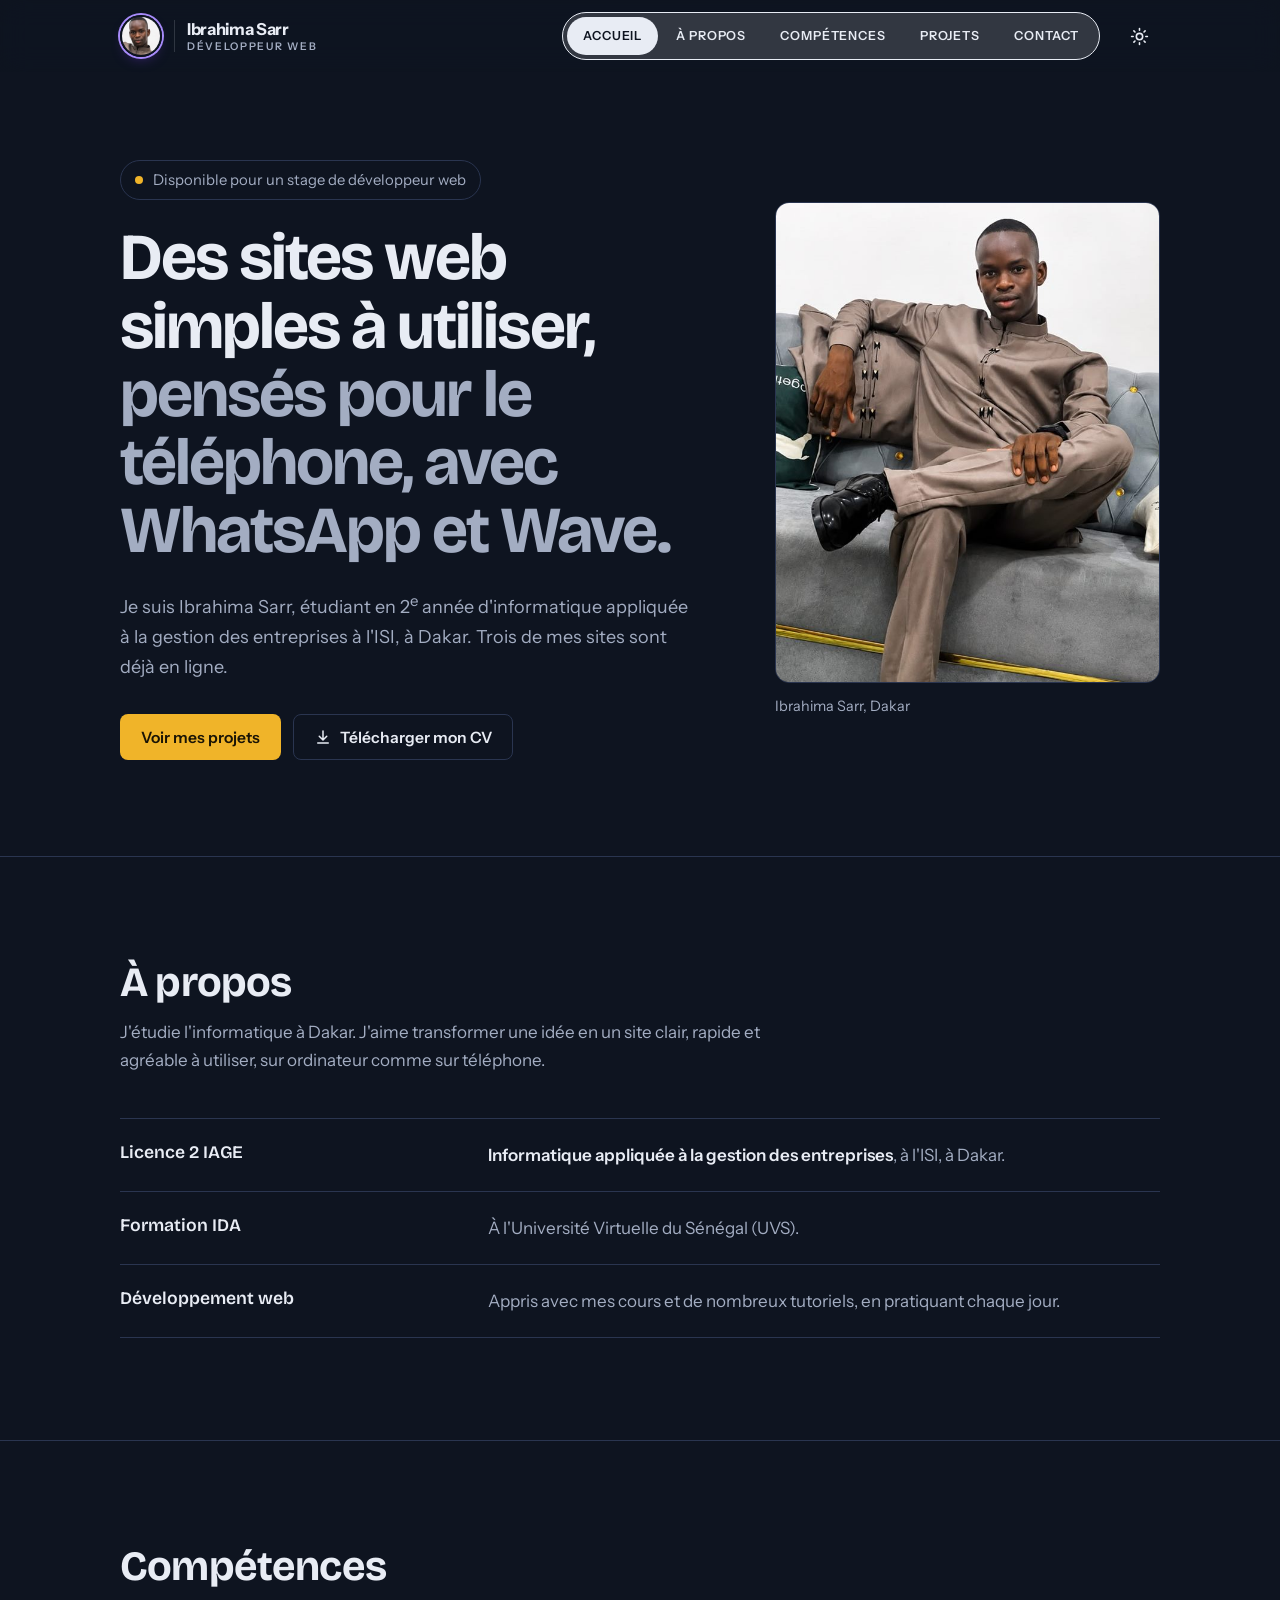
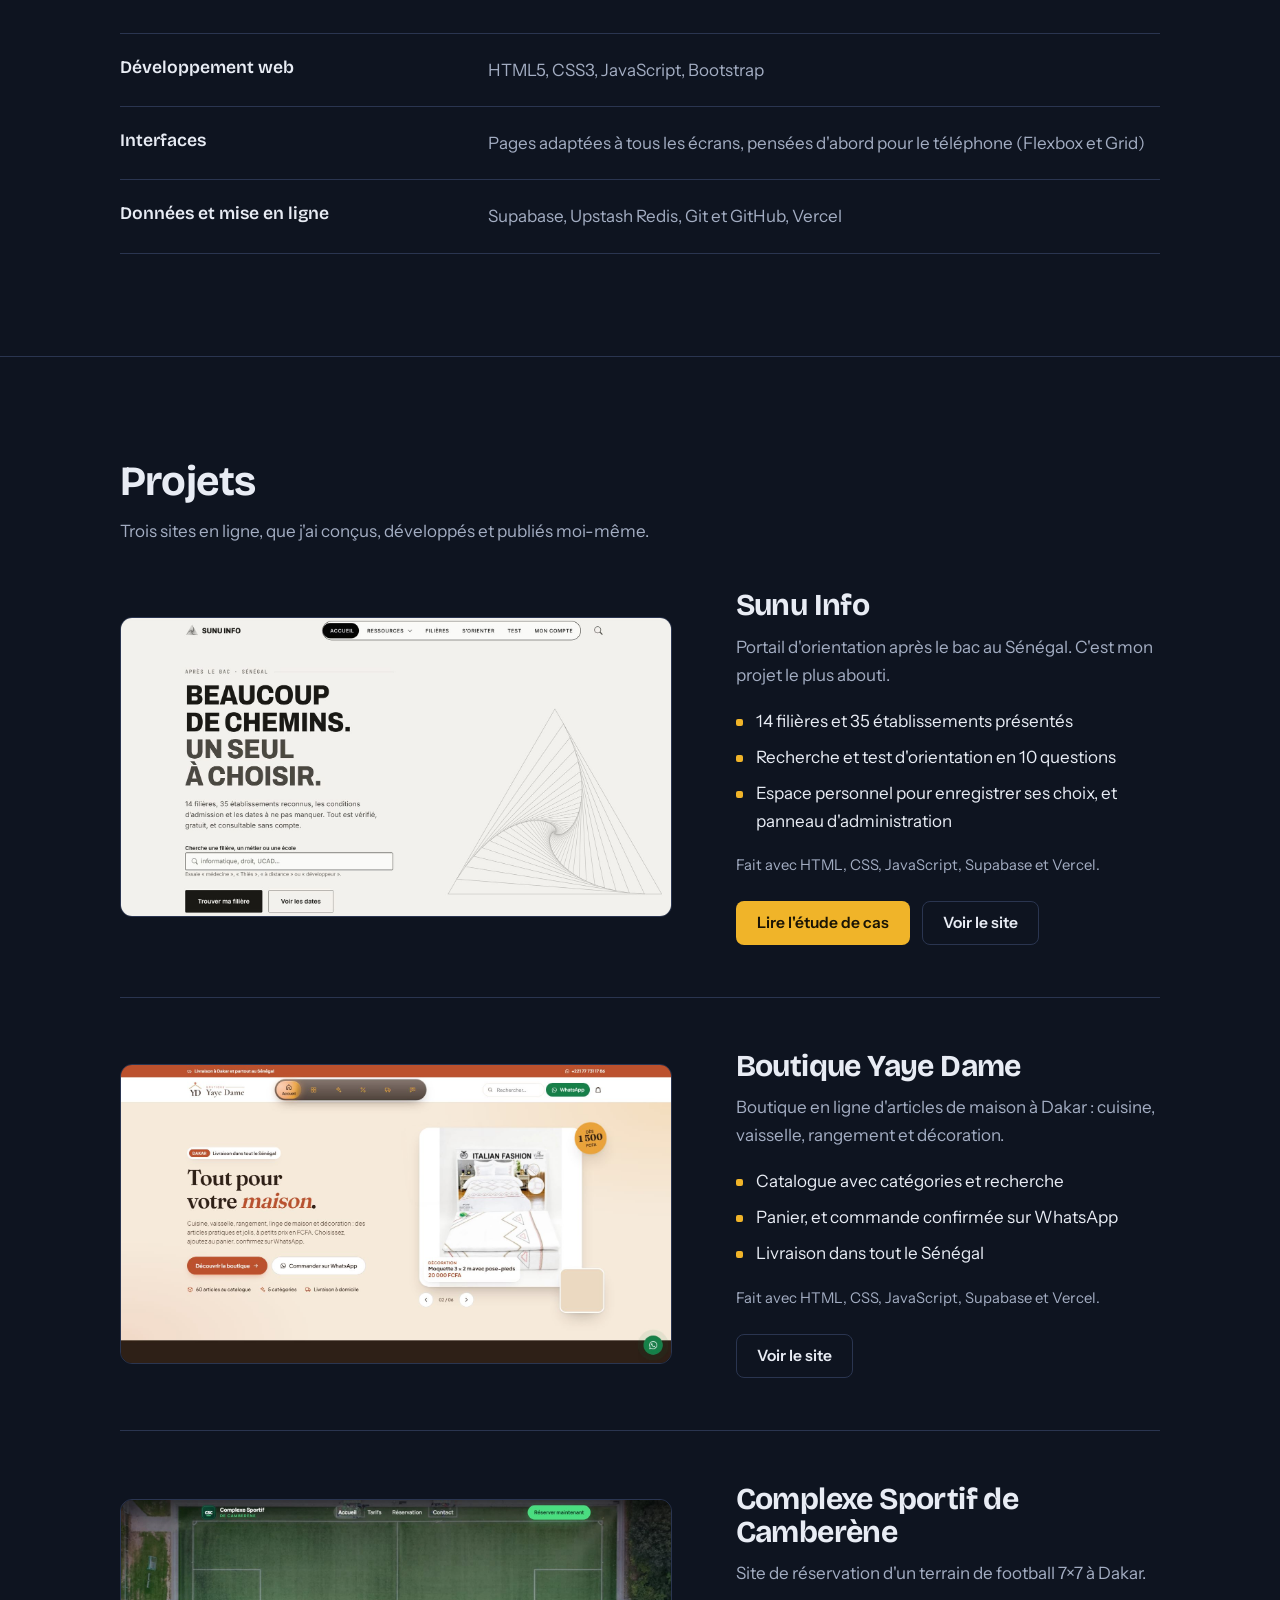
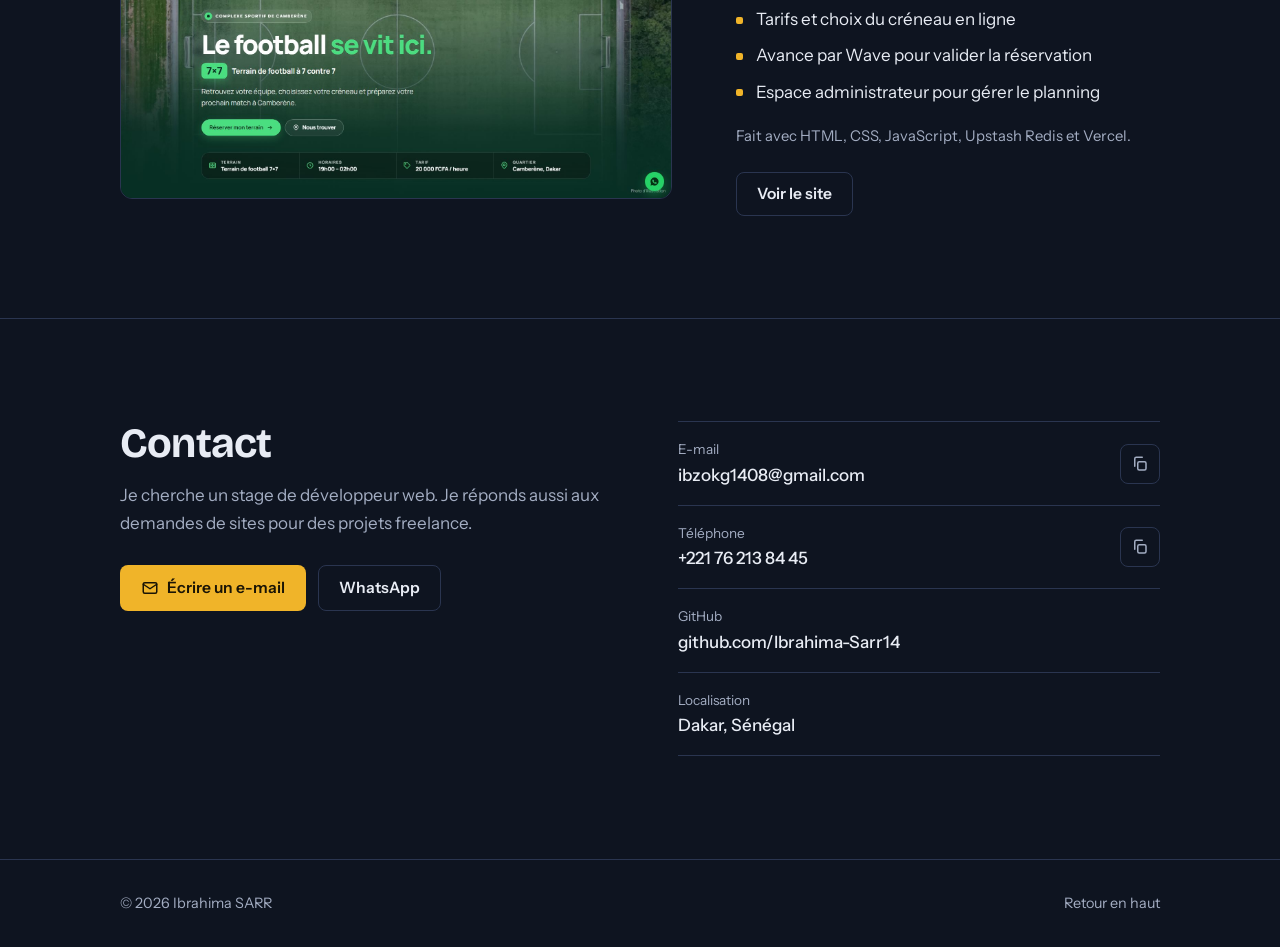
==== commit 0e1a012d: "Rétablit la barre de navigation d'origine et refait le CV sur le nouveau modèle - Barre de navigatio" ====
--- a/index.html
+++ b/index.html
@@ -1,5 +1,5 @@
 <!DOCTYPE html>
-<html lang="fr">
+<html lang="fr" data-theme="dark">
 <head>
   <meta charset="UTF-8">
   <meta name="viewport" content="width=device-width, initial-scale=1.0">
@@ -10,7 +10,7 @@
   <meta name="author" content="Ibrahima SARR">
   <link rel="canonical" href="https://portfolioibrahimasarr.vercel.app/">
   <meta name="theme-color" content="#0e1420">
-  <meta name="color-scheme" content="dark">
+  <meta name="color-scheme" content="dark light">
 
   <!-- Aperçu lors d'un partage (WhatsApp, Facebook, LinkedIn…) -->
   <meta property="og:type" content="website">
@@ -53,33 +53,48 @@
   <link href="https://fonts.googleapis.com/css2?family=Bricolage+Grotesque:opsz,wght@12..96,600;12..96,700;12..96,800&family=Instrument+Sans:wght@400;500;600&display=swap" rel="stylesheet">
 
   <link rel="stylesheet" href="style.css">
+
+  <!-- Applique le thème enregistré avant l'affichage (sombre par défaut) -->
+  <script>
+    try {
+      var t = localStorage.getItem('theme');
+      if (t === 'light' || t === 'dark') document.documentElement.setAttribute('data-theme', t);
+    } catch (e) {}
+  </script>
 </head>
 <body>
 
   <a href="#contenu" class="lien-evitement">Aller au contenu</a>
 
   <!-- ===== EN-TÊTE ===== -->
-  <header class="entete">
+  <header class="entete" id="entete">
     <div class="conteneur entete__barre">
-      <a href="#accueil" class="marque">Ibrahima Sarr</a>
+      <a href="#accueil" class="logo" aria-label="Retour en haut">
+        <img class="logo__mark" src="images/ibrahima-sarr-portrait.jpg" alt="" width="40" height="40">
+        <span class="logo__texte"><span class="logo__nom">Ibrahima Sarr</span><span class="logo__role">Développeur web</span></span>
+      </a>
 
       <nav class="nav" id="nav" aria-label="Navigation principale">
+        <span class="nav__pilule" aria-hidden="true"></span>
+        <a href="#accueil">Accueil</a>
+        <a href="#apropos">À propos</a>
+        <a href="#competences">Compétences</a>
         <a href="#projets">Projets</a>
-        <a href="#parcours">Parcours</a>
-        <a href="#competences">Compétences</a>
         <a href="#contact">Contact</a>
       </nav>
 
       <div class="entete__actions">
-        <a href="CV-Ibrahima-Sarr.pdf" class="btn btn--ligne btn--petit" download>
-          <svg viewBox="0 0 24 24" aria-hidden="true"><path d="M12 4v11M7 11l5 5 5-5M5 20h14"/></svg>
-          Mon CV
-        </a>
-        <button class="burger" id="btn-menu" type="button" aria-label="Ouvrir le menu" aria-expanded="false" aria-controls="nav">
+        <button class="btn-icone" id="btn-theme" type="button" aria-label="Changer de thème">
+          <svg class="ico-lune" viewBox="0 0 24 24" aria-hidden="true"><path d="M21 12.8A9 9 0 1 1 11.2 3a7 7 0 0 0 9.8 9.8z"/></svg>
+          <svg class="ico-soleil" viewBox="0 0 24 24" aria-hidden="true"><circle cx="12" cy="12" r="4"/><path d="M12 2v2M12 20v2M4.9 4.9l1.4 1.4M17.7 17.7l1.4 1.4M2 12h2M20 12h2M4.9 19.1l1.4-1.4M17.7 6.3l1.4-1.4"/></svg>
+        </button>
+        <button class="btn-icone burger" id="btn-menu" type="button" aria-label="Ouvrir le menu" aria-expanded="false" aria-controls="nav">
           <span></span><span></span><span></span>
         </button>
       </div>
     </div>
+    <!-- Barre de progression de lecture -->
+    <span class="progression" id="progression" aria-hidden="true"></span>
   </header>
 
   <main id="contenu">
@@ -113,6 +128,53 @@
       </div>
     </section>
 
+    <!-- ===== À PROPOS ===== -->
+    <section class="section" id="apropos">
+      <div class="conteneur">
+        <div class="section__tete">
+          <h2>À propos</h2>
+          <p>J'étudie l'informatique à Dakar. J'aime transformer une idée en un site clair, rapide et agréable à utiliser, sur ordinateur comme sur téléphone.</p>
+        </div>
+        <ul>
+          <li class="ligne">
+            <p class="ligne__titre">Licence 2 IAGE</p>
+            <p class="ligne__detail"><strong>Informatique appliquée à la gestion des entreprises</strong>, à l'ISI, à Dakar.</p>
+          </li>
+          <li class="ligne">
+            <p class="ligne__titre">Formation IDA</p>
+            <p class="ligne__detail">À l'Université Virtuelle du Sénégal (UVS).</p>
+          </li>
+          <li class="ligne">
+            <p class="ligne__titre">Développement web</p>
+            <p class="ligne__detail">Appris avec mes cours et de nombreux tutoriels, en pratiquant chaque jour.</p>
+          </li>
+        </ul>
+      </div>
+    </section>
+
+    <!-- ===== COMPÉTENCES ===== -->
+    <section class="section" id="competences">
+      <div class="conteneur">
+        <div class="section__tete">
+          <h2>Compétences</h2>
+        </div>
+        <dl>
+          <div class="ligne">
+            <dt class="ligne__titre">Développement web</dt>
+            <dd class="ligne__detail">HTML5, CSS3, JavaScript, Bootstrap</dd>
+          </div>
+          <div class="ligne">
+            <dt class="ligne__titre">Interfaces</dt>
+            <dd class="ligne__detail">Pages adaptées à tous les écrans, pensées d'abord pour le téléphone (Flexbox et Grid)</dd>
+          </div>
+          <div class="ligne">
+            <dt class="ligne__titre">Données et mise en ligne</dt>
+            <dd class="ligne__detail">Supabase, Upstash Redis, Git et GitHub, Vercel</dd>
+          </div>
+        </dl>
+      </div>
+    </section>
+
     <!-- ===== PROJETS ===== -->
     <section class="section" id="projets">
       <div class="conteneur">
@@ -185,52 +247,6 @@
       </div>
     </section>
 
-    <!-- ===== PARCOURS ===== -->
-    <section class="section" id="parcours">
-      <div class="conteneur">
-        <div class="section__tete">
-          <h2>Parcours</h2>
-        </div>
-        <ul>
-          <li class="ligne">
-            <p class="ligne__titre">Licence 2 IAGE</p>
-            <p class="ligne__detail"><strong>Informatique appliquée à la gestion des entreprises</strong>, à l'ISI, à Dakar.</p>
-          </li>
-          <li class="ligne">
-            <p class="ligne__titre">Formation IDA</p>
-            <p class="ligne__detail">À l'Université Virtuelle du Sénégal (UVS).</p>
-          </li>
-          <li class="ligne">
-            <p class="ligne__titre">Développement web</p>
-            <p class="ligne__detail">Appris avec mes cours et de nombreux tutoriels, en pratiquant chaque jour. J'aime transformer une idée en un site clair, rapide et agréable à utiliser, sur ordinateur comme sur téléphone.</p>
-          </li>
-        </ul>
-      </div>
-    </section>
-
-    <!-- ===== COMPÉTENCES ===== -->
-    <section class="section" id="competences">
-      <div class="conteneur">
-        <div class="section__tete">
-          <h2>Compétences</h2>
-        </div>
-        <dl>
-          <div class="ligne">
-            <dt class="ligne__titre">Développement web</dt>
-            <dd class="ligne__detail">HTML5, CSS3, JavaScript, Bootstrap</dd>
-          </div>
-          <div class="ligne">
-            <dt class="ligne__titre">Interfaces</dt>
-            <dd class="ligne__detail">Pages adaptées à tous les écrans, pensées d'abord pour le téléphone (Flexbox et Grid)</dd>
-          </div>
-          <div class="ligne">
-            <dt class="ligne__titre">Données et mise en ligne</dt>
-            <dd class="ligne__detail">Supabase, Upstash Redis, Git et GitHub, Vercel</dd>
-          </div>
-        </dl>
-      </div>
-    </section>
-
     <!-- ===== CONTACT ===== -->
     <section class="section" id="contact">
       <div class="conteneur contact">
--- a/style.css
+++ b/style.css
@@ -19,8 +19,23 @@
   --titre: "Bricolage Grotesque", "Segoe UI", system-ui, sans-serif;
   --corps: "Instrument Sans", "Segoe UI", system-ui, sans-serif;
 
+  --accent-texte: #f0b429;
+  --texte-doux: var(--doux);
+
   --largeur: 1120px;
   --marge: clamp(20px, 5vw, 40px);
+  color-scheme: dark;
+}
+
+/* Thème clair : choisi avec le bouton de la barre de navigation */
+:root[data-theme="light"] {
+  --fond: #f6f7fb;
+  --surface: #ffffff;
+  --ligne: #d8dde9;
+  --texte: #131b2e;
+  --doux: #566079;
+  --accent-texte: #8a5a00;
+  color-scheme: light;
 }
 
 /* ----- Base ----- */
@@ -28,7 +43,7 @@
 
 html {
   scroll-behavior: smooth;
-  scroll-padding-top: 88px;
+  scroll-padding-top: 100px;
   -webkit-text-size-adjust: 100%;
 }
 
@@ -38,6 +53,8 @@
   color: var(--texte);
   font: 400 1.0625rem/1.65 var(--corps);
   -webkit-font-smoothing: antialiased;
+  overflow-x: hidden;
+  transition: background 0.3s, color 0.3s;
 }
 
 img { display: block; max-width: 100%; height: auto; }
@@ -115,79 +132,111 @@
 .btn--soleil { background: var(--soleil); color: var(--sur-soleil); }
 .btn--soleil:hover { background: var(--soleil-clair); }
 .btn--ligne { border-color: var(--ligne); color: var(--texte); }
-.btn--ligne:hover { border-color: var(--soleil); color: var(--soleil); }
+.btn--ligne:hover { border-color: var(--accent-texte); color: var(--accent-texte); }
 .btn--petit { padding: 10px 16px; font-size: 0.9rem; }
 
-/* ----- En-tête ----- */
+/* ----- Barre de navigation : identique à la version précédente -----
+   Barre pleine largeur floutée, liens en majuscules dans une pilule bordée,
+   une pastille foncée glisse sous le lien actif / survolé.
+   Le flou est porté par ::before : un backdrop-filter sur l'en-tête lui-même
+   deviendrait le bloc conteneur du tiroir mobile en position fixe. */
 .entete {
-  position: sticky;
-  top: 0;
-  z-index: 50;
-  background: rgba(14, 20, 32, 0.92);
-  backdrop-filter: blur(8px);
-  -webkit-backdrop-filter: blur(8px);
-  border-bottom: 1px solid var(--ligne);
-}
-.entete__barre {
-  display: flex;
-  align-items: center;
-  justify-content: space-between;
-  gap: 24px;
-  min-height: 68px;
-}
-.marque {
-  font: 700 1.15rem/1 var(--titre);
-  letter-spacing: -0.01em;
-  text-decoration: none;
-}
-
-.nav { display: flex; align-items: center; gap: 28px; }
+  --violet: #a78bfa;
+  --bleu: #60a5fa;
+  --degrade: linear-gradient(120deg, var(--violet), var(--bleu));
+  --puce: rgba(167, 139, 250, 0.12);
+  --ombre-forte: 0 24px 60px -18px rgba(0, 0, 0, 0.7);
+
+  position: fixed; top: 0; left: 0; right: 0; z-index: 50;
+  border-bottom: 1px solid transparent;
+  transition: border-color .2s, box-shadow .2s;
+}
+:root[data-theme="light"] .entete {
+  --violet: #7c3aed;
+  --bleu: #3b82f6;
+  --puce: rgba(124, 58, 237, 0.08);
+  --ombre-forte: 0 24px 60px -18px rgba(76, 29, 149, 0.32);
+}
+.entete::before {
+  content: ""; position: absolute; inset: 0; z-index: -1;
+  background: color-mix(in srgb, var(--fond) 80%, transparent);
+  backdrop-filter: saturate(1.4) blur(14px); -webkit-backdrop-filter: saturate(1.4) blur(14px);
+}
+.entete.defile { border-bottom-color: color-mix(in srgb, var(--texte) 10%, transparent); box-shadow: 0 6px 24px -14px rgba(26, 21, 48, .25); }
+.entete__barre { display: flex; align-items: center; gap: 12px; min-height: 72px; }
+
+/* Logo : photo ronde + nom et métier sur deux lignes */
+.logo {
+  position: relative; z-index: 2;
+  display: flex; align-items: center; gap: 12px; margin-right: auto;
+  text-decoration: none; white-space: nowrap;
+}
+.logo__mark {
+  width: 42px; height: 42px; border-radius: 50%; flex-shrink: 0; object-fit: cover;
+  border: 2px solid var(--fond);
+  box-shadow: 0 0 0 2px var(--violet), 0 6px 14px -6px rgba(124, 58, 237, .55);
+}
+.logo__texte { display: flex; flex-direction: column; line-height: 1.1; padding-left: 12px; border-left: 1px solid color-mix(in srgb, var(--texte) 16%, transparent); }
+.logo__nom { font-size: 16.5px; font-weight: 800; letter-spacing: -0.02em; }
+.logo__role {
+  margin-top: 3px; font-size: 10.5px; font-weight: 600; letter-spacing: .16em; text-transform: uppercase;
+  color: var(--texte-doux);
+}
+
+/* Bureau : pilule bordée */
+.nav {
+  position: relative; isolation: isolate;
+  display: flex; align-items: center; gap: 2px;
+  padding: 4px; margin-right: 6px;
+  border: 1px solid var(--texte); border-radius: 999px;
+  background: color-mix(in srgb, var(--fond) 70%, #fff);
+}
+:root[data-theme="dark"] .nav { background: color-mix(in srgb, var(--fond) 85%, #fff); }
 .nav a {
-  position: relative;
-  padding-block: 6px;
-  color: var(--doux);
-  font-weight: 500;
-  font-size: 0.975rem;
-  text-decoration: none;
-  transition: color 0.2s;
-}
-.nav a:hover { color: var(--texte); }
-.nav a.actif,
-.nav a[aria-current="page"] { color: var(--texte); }
-.nav a.actif::after,
-.nav a[aria-current="page"]::after {
-  content: "";
-  position: absolute;
-  left: 0; right: 0; bottom: -2px;
-  height: 2px;
-  background: var(--soleil);
-}
-
-.entete__actions { display: flex; align-items: center; gap: 12px; }
-
-.burger {
-  display: none;
-  width: 44px; height: 44px;
-  padding: 0;
-  border: 1px solid var(--ligne);
-  border-radius: 8px;
-  background: transparent;
-  cursor: pointer;
-}
-.burger span {
-  display: block;
-  width: 18px; height: 2px;
-  margin: 4px auto;
-  background: var(--texte);
-  transition: transform 0.2s, opacity 0.2s;
-}
+  position: relative; z-index: 1;
+  display: flex; align-items: center; min-height: 38px; padding: 0 16px;
+  border-radius: 999px; text-decoration: none; white-space: nowrap;
+  font-size: 12.5px; font-weight: 600; letter-spacing: .07em; text-transform: uppercase;
+  color: var(--texte); transition: color .25s;
+}
+.nav a.sous-pilule { color: var(--fond); }
+.nav__pilule {
+  position: absolute; z-index: 0; top: 4px; left: 0;
+  height: 38px; width: 0; border-radius: 999px;
+  background: var(--texte); opacity: 0; pointer-events: none;
+  transition: transform .45s cubic-bezier(.22, 1, .36, 1), width .45s cubic-bezier(.22, 1, .36, 1), opacity .2s;
+}
+
+.entete__actions { position: relative; z-index: 2; display: flex; gap: 4px; }
+.btn-icone {
+  width: 42px; height: 42px; border-radius: 50%;
+  display: grid; place-items: center;
+  background: transparent; border: 0; color: var(--texte);
+  cursor: pointer; transition: background .2s;
+}
+.btn-icone:hover { background: var(--puce); }
+.btn-icone svg { width: 19px; height: 19px; fill: none; stroke: currentColor; stroke-width: 2; stroke-linecap: round; }
+
+/* Icône lune en clair, soleil en sombre */
+.ico-soleil { display: none; }
+:root[data-theme="dark"] .ico-lune { display: none; }
+:root[data-theme="dark"] .ico-soleil { display: block; }
+
+.burger { display: none; flex-direction: column; align-items: center; justify-content: center; gap: 4px; padding: 0; }
+.burger span { display: block; width: 18px; height: 2px; background: currentColor; border-radius: 2px; transition: transform .25s, opacity .25s; }
 .burger[aria-expanded="true"] span:nth-child(1) { transform: translateY(6px) rotate(45deg); }
 .burger[aria-expanded="true"] span:nth-child(2) { opacity: 0; }
 .burger[aria-expanded="true"] span:nth-child(3) { transform: translateY(-6px) rotate(-45deg); }
 
+/* Barre de progression de lecture */
+.progression {
+  position: absolute; left: 0; bottom: -1px; width: 100%; height: 3px;
+  background: var(--degrade); transform: scaleX(0); transform-origin: 0 50%;
+}
+
 /* ----- Accueil ----- */
 .hero {
-  padding-block: clamp(48px, 8vw, 104px) clamp(56px, 8vw, 96px);
+  padding-block: calc(72px + clamp(40px, 7vw, 88px)) clamp(56px, 8vw, 96px);
 }
 .hero__grille {
   display: grid;
@@ -280,7 +329,7 @@
   background: var(--surface);
   transition: border-color 0.2s;
 }
-.projet__image:hover { border-color: var(--soleil); }
+.projet__image:hover { border-color: var(--accent-texte); }
 
 .projet__nom { font-size: clamp(1.5rem, 2.6vw, 1.9rem); }
 .projet__resume { margin-top: 10px; color: var(--doux); }
@@ -337,7 +386,7 @@
   font-weight: 500;
   text-decoration: none;
 }
-a.coord__valeur:hover { color: var(--soleil); }
+a.coord__valeur:hover { color: var(--accent-texte); }
 .coord__copier {
   flex: none;
   display: grid;
@@ -350,7 +399,7 @@
   cursor: pointer;
   transition: border-color 0.2s, color 0.2s;
 }
-.coord__copier:hover { border-color: var(--soleil); color: var(--soleil); }
+.coord__copier:hover { border-color: var(--accent-texte); color: var(--accent-texte); }
 .coord__copier svg {
   width: 18px; height: 18px;
   fill: none;
@@ -364,7 +413,7 @@
 .pied { padding-block: 32px; border-top: 1px solid var(--ligne); color: var(--doux); font-size: 0.9rem; }
 .pied__contenu { display: flex; flex-wrap: wrap; justify-content: space-between; gap: 12px 24px; }
 .pied a { text-decoration: none; }
-.pied a:hover { color: var(--soleil); }
+.pied a:hover { color: var(--accent-texte); }
 
 /* ----- Message « Copié » ----- */
 .toast {
@@ -388,7 +437,7 @@
 /* =========================================================
    Page « étude de cas »
    ========================================================= */
-.cas-intro { padding-block: clamp(40px, 6vw, 80px) clamp(32px, 5vw, 56px); }
+.cas-intro { padding-block: calc(72px + clamp(32px, 5vw, 64px)) clamp(32px, 5vw, 56px); }
 .cas-retour {
   display: inline-flex;
   align-items: center;
@@ -398,7 +447,7 @@
   font-size: 0.95rem;
   text-decoration: none;
 }
-.cas-retour:hover { color: var(--soleil); }
+.cas-retour:hover { color: var(--accent-texte); }
 .cas-retour svg { width: 16px; height: 16px; fill: none; stroke: currentColor; stroke-width: 2; stroke-linecap: round; stroke-linejoin: round; }
 .cas-intro h1 { font-size: clamp(2.4rem, 6vw, 4rem); letter-spacing: -0.03em; }
 .cas-intro__accroche { max-width: 58ch; margin-top: 18px; color: var(--doux); font-size: 1.125rem; }
@@ -465,29 +514,33 @@
 /* =========================================================
    Petits écrans
    ========================================================= */
+
+/* Menu en tiroir (tablette et mobile), comme avant :
+   clip-path plutôt que translateX, pour ne pas élargir la zone défilable. */
+@media (max-width: 900px) {
+  .burger { display: flex; }
+  .nav {
+    position: fixed; top: 0; right: 0; bottom: 0; z-index: 1;
+    width: min(22rem, 100%); margin: 0;
+    flex-direction: column; align-items: stretch; gap: 4px;
+    padding: 88px 16px 24px;
+    background: var(--fond); border: 0; border-left: 1px solid color-mix(in srgb, var(--texte) 12%, transparent);
+    border-radius: 0; box-shadow: var(--ombre-forte);
+    clip-path: inset(0 0 0 100%); visibility: hidden;
+    transition: clip-path .3s cubic-bezier(.4, 0, 1, 1), visibility 0s linear .3s;
+  }
+  :root[data-theme="dark"] .nav { background: var(--fond); }
+  .nav.ouvert {
+    clip-path: inset(0); visibility: visible;
+    transition: clip-path .4s cubic-bezier(.22, 1, .36, 1), visibility 0s;
+  }
+  .nav a { min-height: 48px; padding: 0 18px; font-size: 16px; letter-spacing: 0; text-transform: none; color: var(--texte-doux); }
+  .nav a:hover { color: var(--texte); background: var(--puce); }
+  .nav a.actif { color: var(--fond); background: var(--texte); font-weight: 700; }
+  .nav__pilule { display: none; }
+}
+
 @media (max-width: 860px) {
-  .burger { display: block; }
-  .entete__actions .btn { display: none; }
-
-  .nav {
-    position: absolute;
-    left: 0; right: 0; top: 100%;
-    display: none;
-    flex-direction: column;
-    align-items: stretch;
-    gap: 0;
-    padding: 8px var(--marge) 16px;
-    background: var(--fond);
-    border-bottom: 1px solid var(--ligne);
-  }
-  .nav.ouvert { display: flex; }
-  .nav a { padding-block: 14px; border-top: 1px solid var(--ligne); font-size: 1.05rem; }
-  .nav a:first-child { border-top: 0; }
-  .nav a.actif::after,
-  .nav a[aria-current="page"]::after { display: none; }
-  .nav a.actif,
-  .nav a[aria-current="page"] { color: var(--soleil); }
-
   .hero__grille,
   .projet,
   .contact,
@@ -500,6 +553,10 @@
   .fonctions { grid-template-columns: minmax(0, 1fr); }
 }
 
+@media (max-width: 760px) {
+  .entete__barre { min-height: 64px; }
+}
+
 @media (max-width: 480px) {
   .hero__boutons .btn, .contact__boutons .btn { width: 100%; }
   .fiche { grid-template-columns: minmax(0, 1fr); }
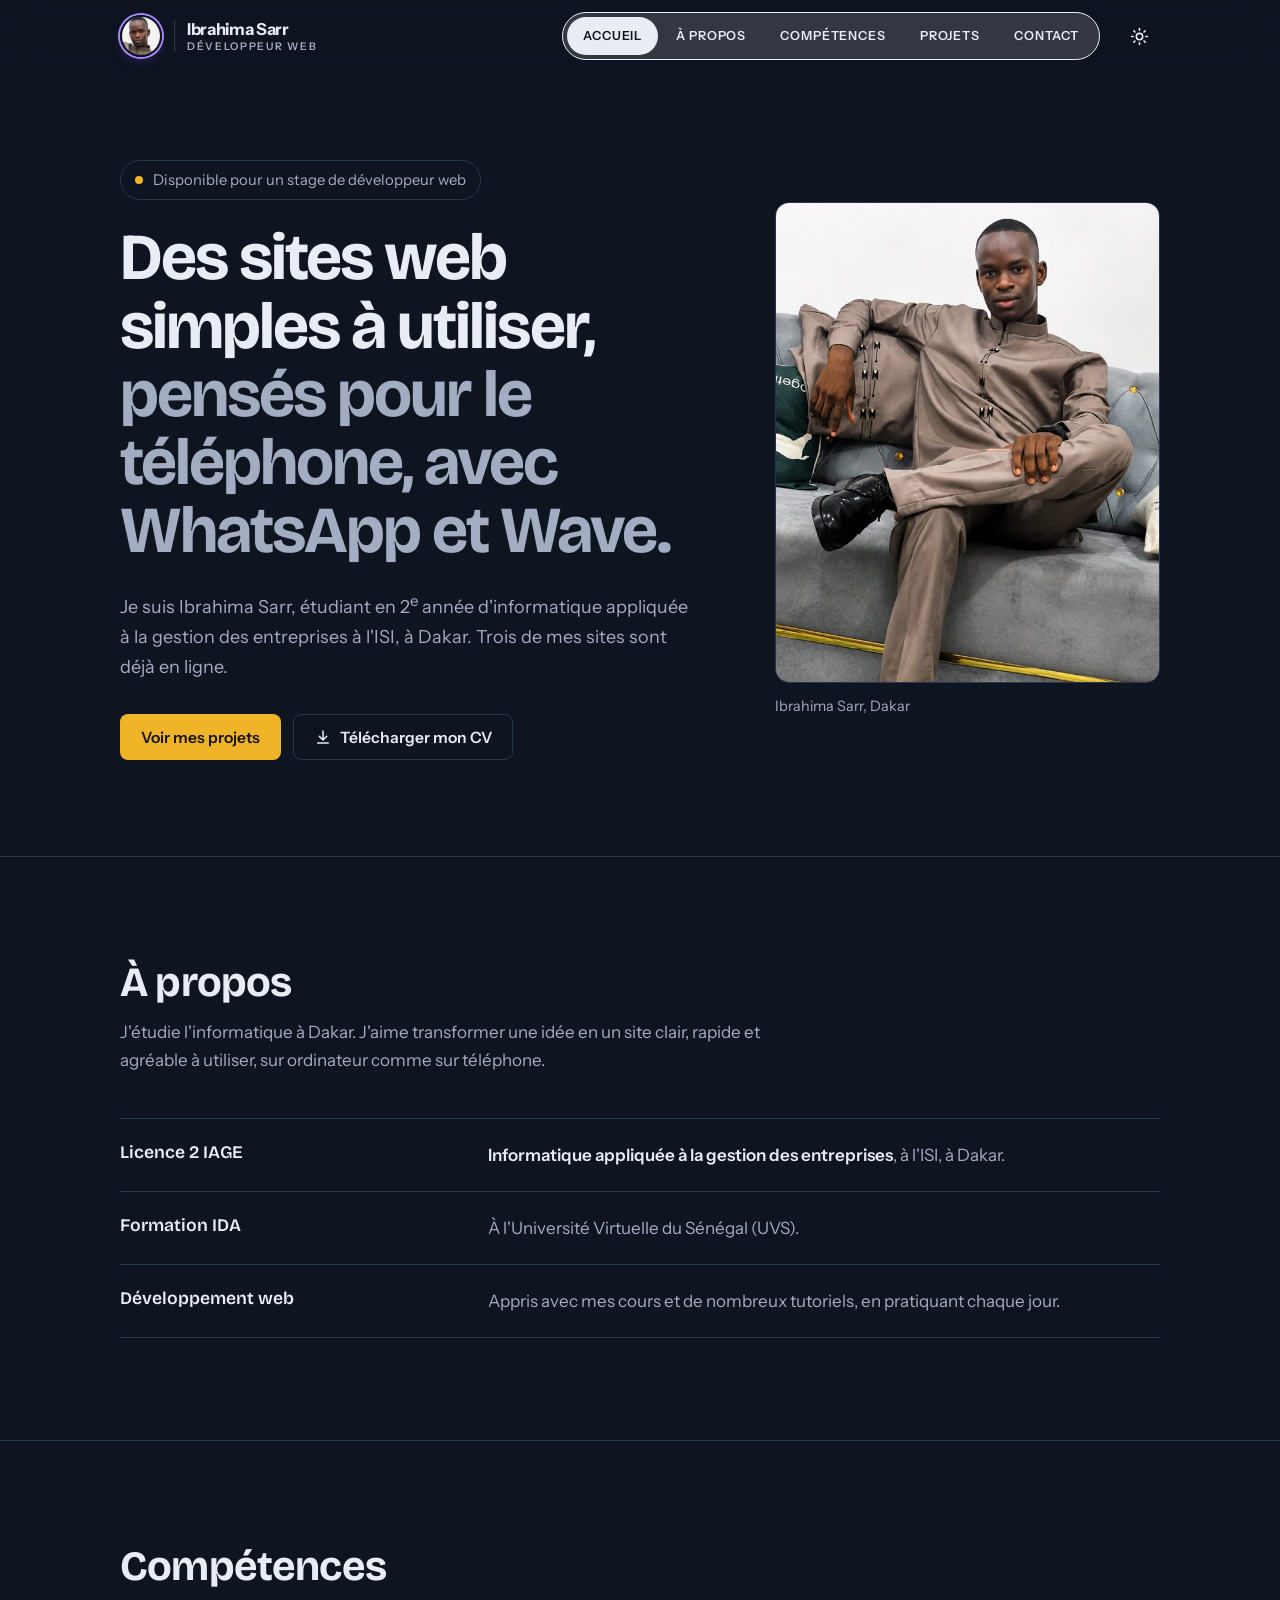
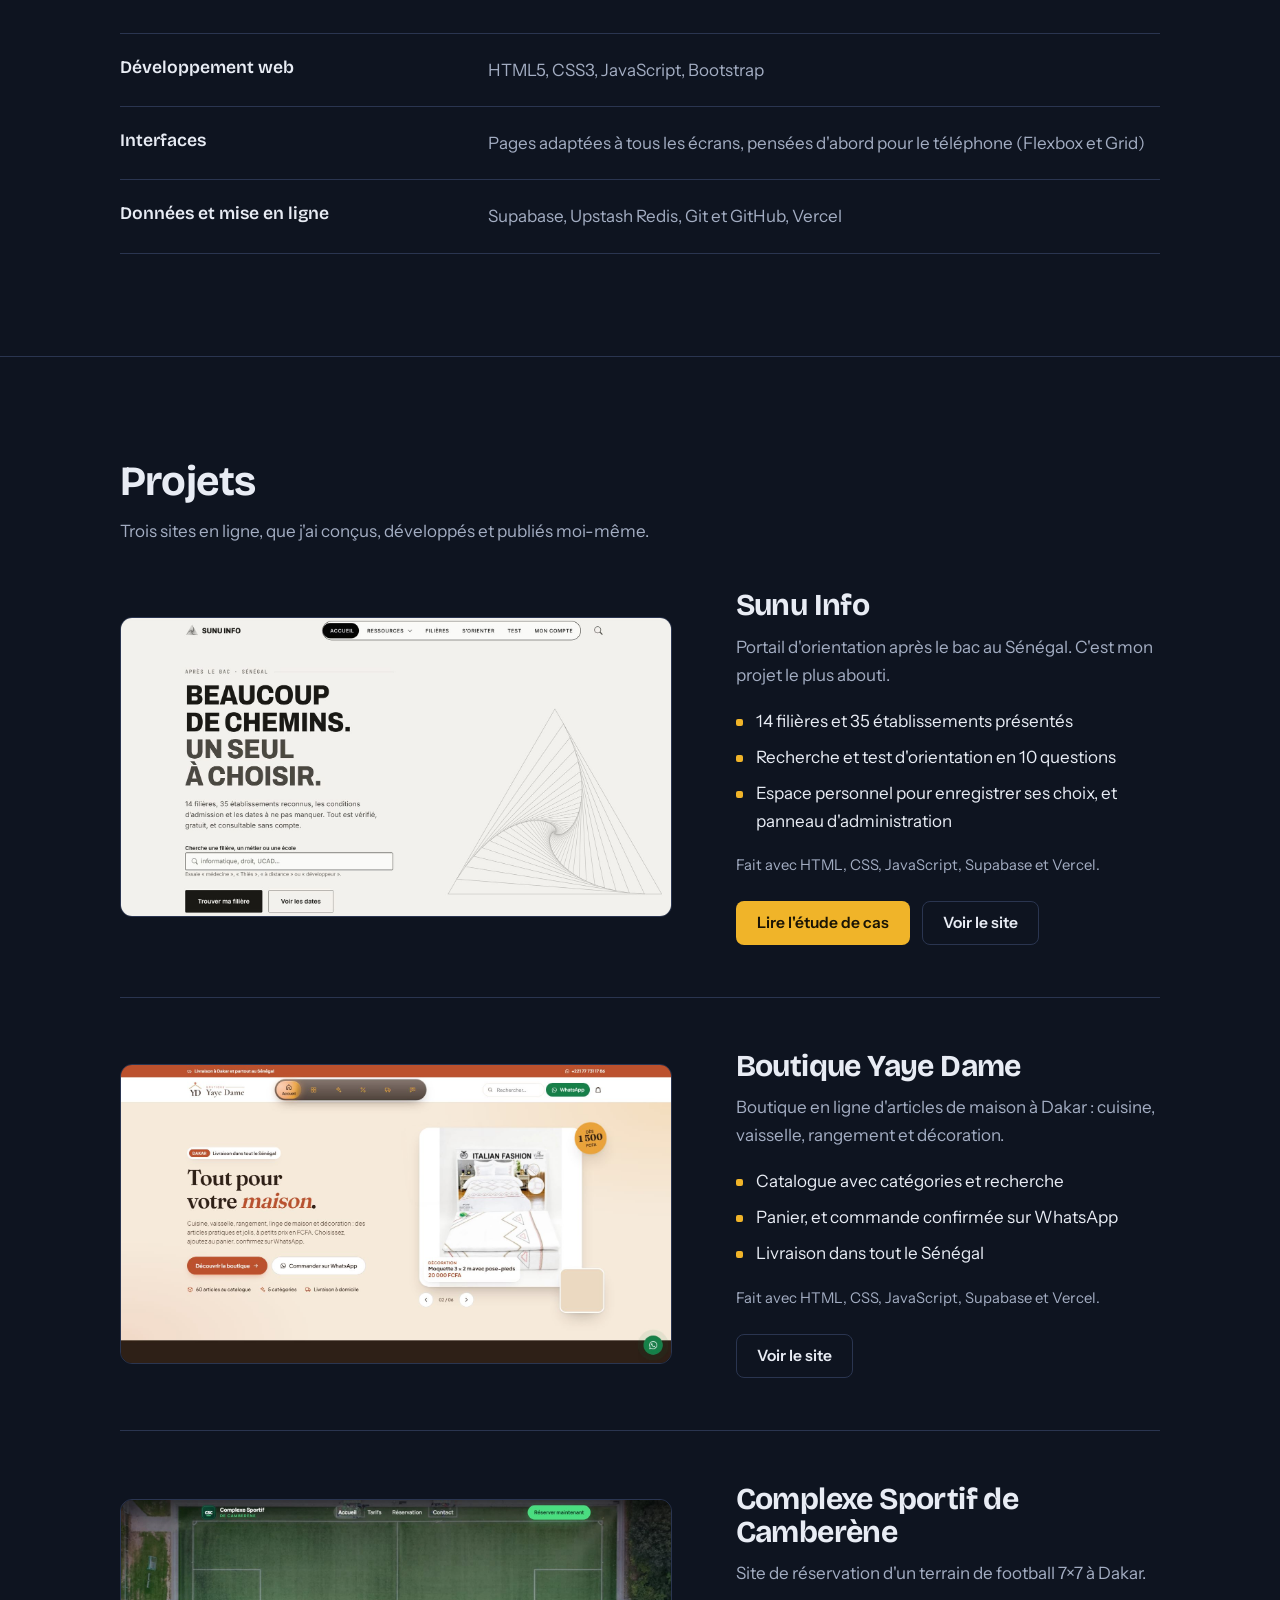
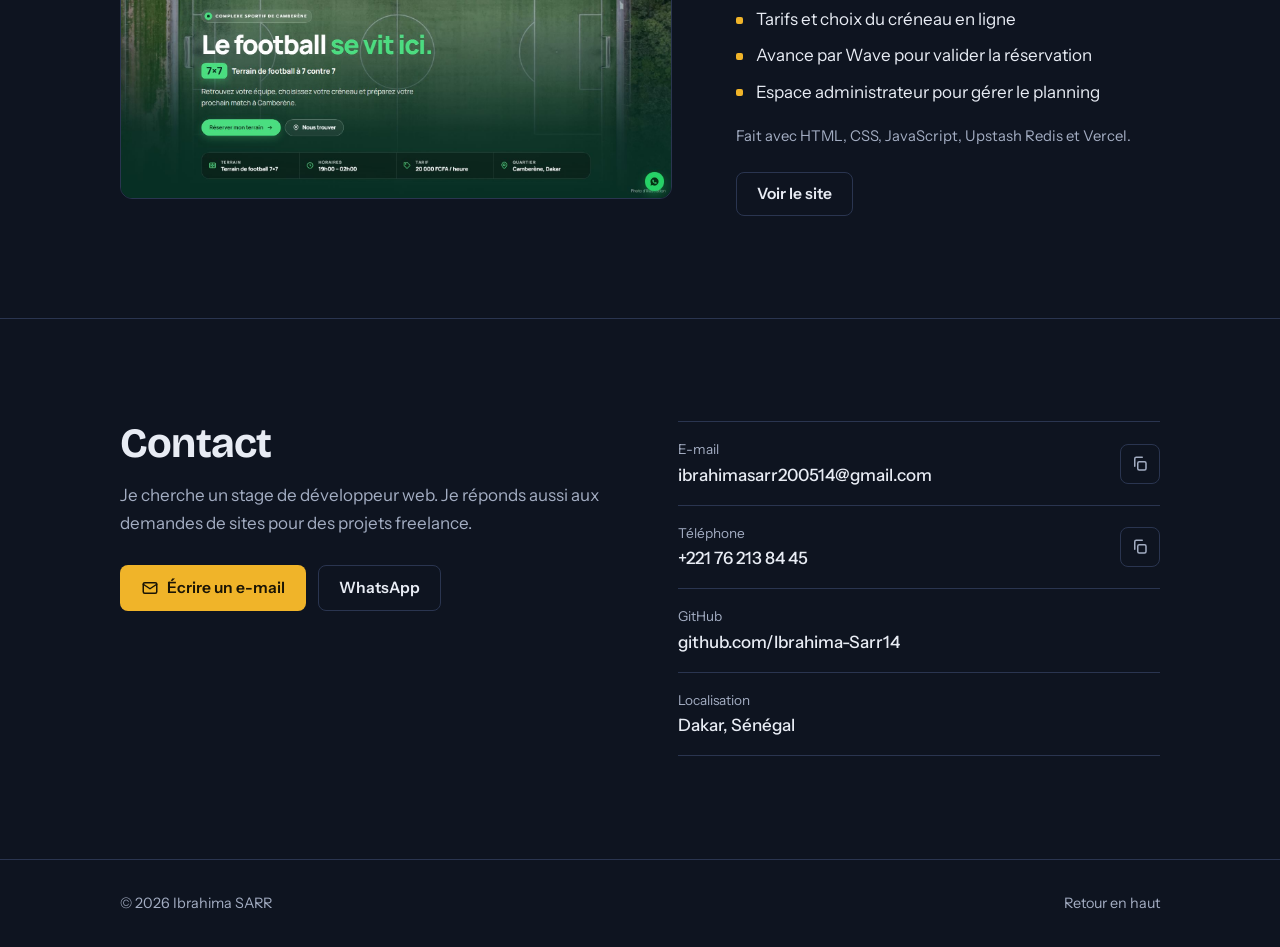
==== commit 1715b018: "Remplace l'adresse e-mail par ibrahimasarr200514@gmail.com Co-Authored-By: Claude Sonnet 5.5 <norepl" ====
--- a/index.html
+++ b/index.html
@@ -36,7 +36,7 @@
     "name": "Ibrahima SARR",
     "alternateName": "Ibrahima (Khalil) Sarr",
     "jobTitle": "Développeur web",
-    "email": "mailto:ibzokg1408@gmail.com",
+    "email": "mailto:ibrahimasarr200514@gmail.com",
     "telephone": "+221762138445",
     "url": "https://portfolioibrahimasarr.vercel.app/",
     "image": "https://portfolioibrahimasarr.vercel.app/images/ibrahima-sarr.jpg",
@@ -256,7 +256,7 @@
             Je cherche un stage de développeur web. Je réponds aussi aux demandes de sites pour des projets freelance.
           </p>
           <div class="contact__boutons">
-            <a href="mailto:ibzokg1408@gmail.com" class="btn btn--soleil">
+            <a href="mailto:ibrahimasarr200514@gmail.com" class="btn btn--soleil">
               <svg viewBox="0 0 24 24" aria-hidden="true"><rect x="3" y="5" width="18" height="14" rx="2"/><path d="m3 7 9 6 9-6"/></svg>
               Écrire un e-mail
             </a>
@@ -268,9 +268,9 @@
           <li class="coord">
             <div class="coord__texte">
               <span class="coord__label">E-mail</span>
-              <a href="mailto:ibzokg1408@gmail.com" class="coord__valeur">ibzokg1408@gmail.com</a>
-            </div>
-            <button class="coord__copier" type="button" data-copier="ibzokg1408@gmail.com" aria-label="Copier l'adresse e-mail">
+              <a href="mailto:ibrahimasarr200514@gmail.com" class="coord__valeur">ibrahimasarr200514@gmail.com</a>
+            </div>
+            <button class="coord__copier" type="button" data-copier="ibrahimasarr200514@gmail.com" aria-label="Copier l'adresse e-mail">
               <svg viewBox="0 0 24 24" aria-hidden="true"><rect x="9" y="9" width="11" height="11" rx="2"/><path d="M5 15V5a2 2 0 0 1 2-2h8"/></svg>
             </button>
           </li>
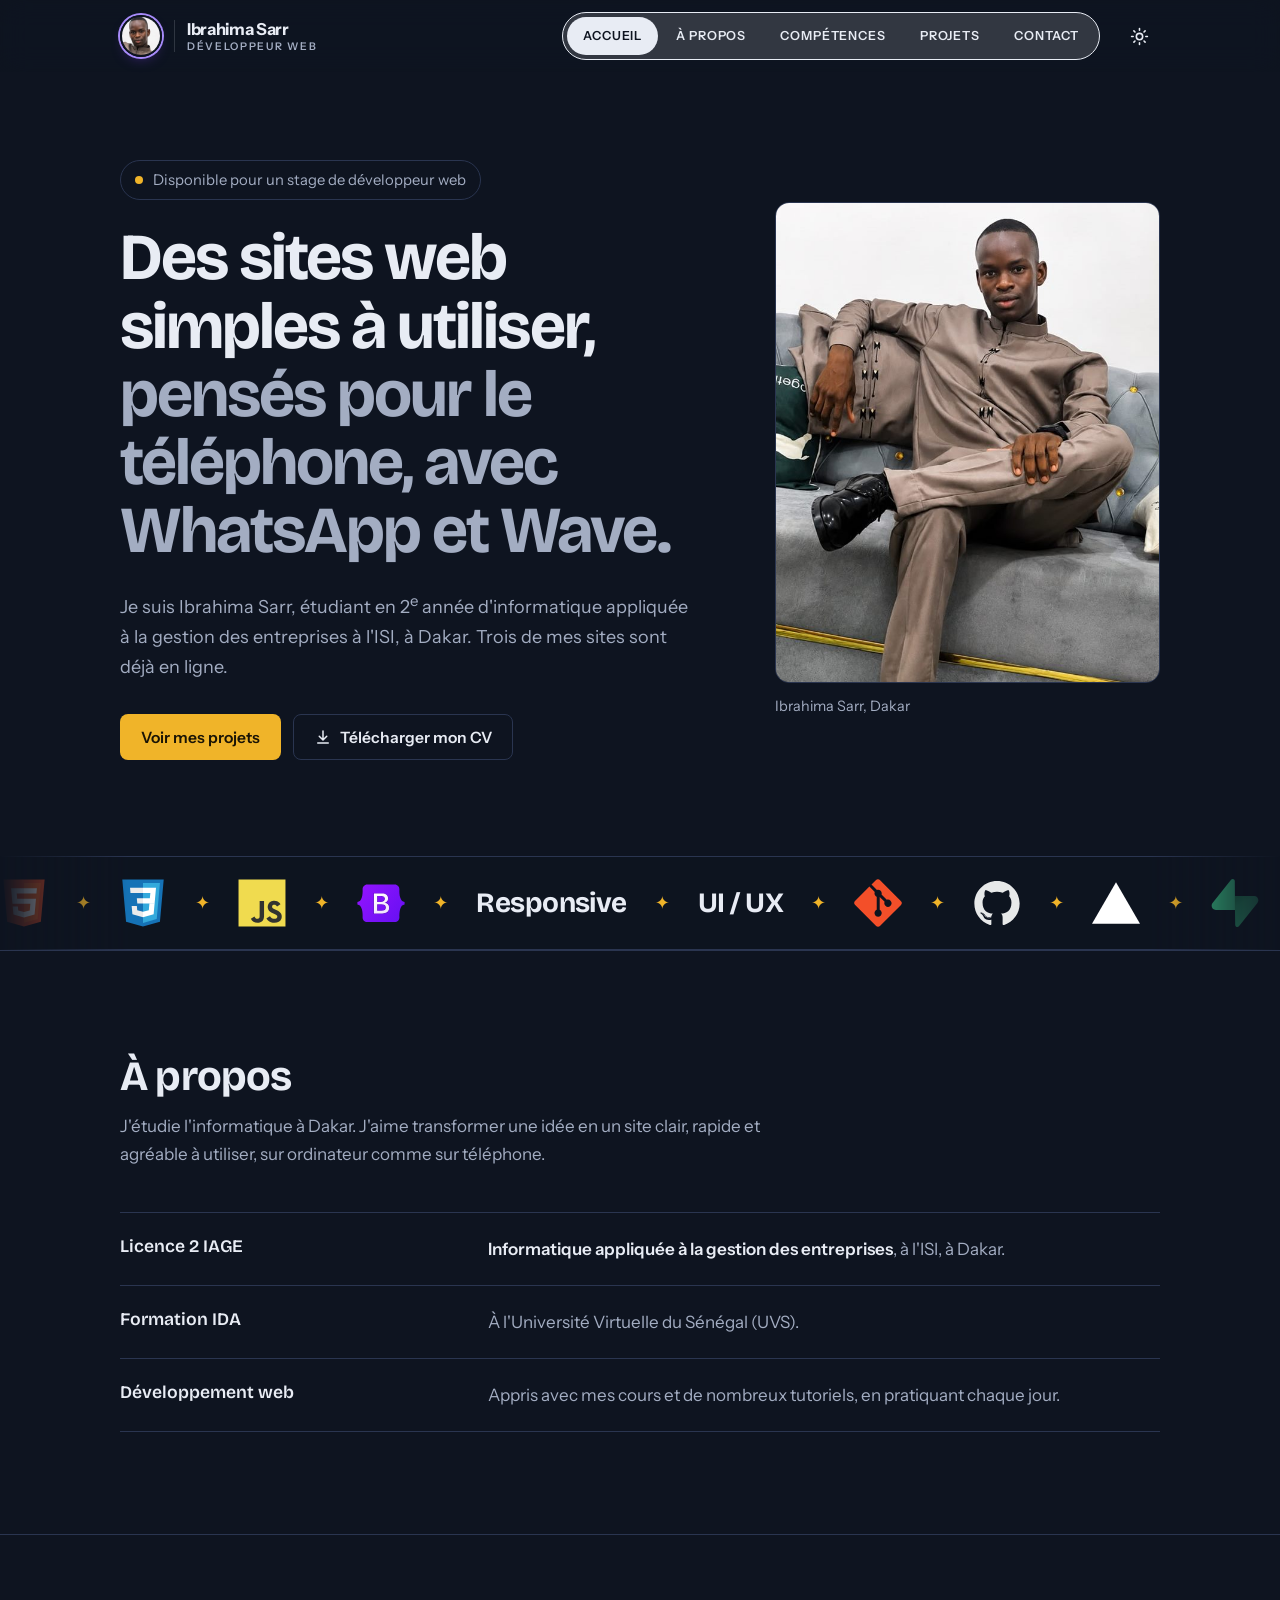
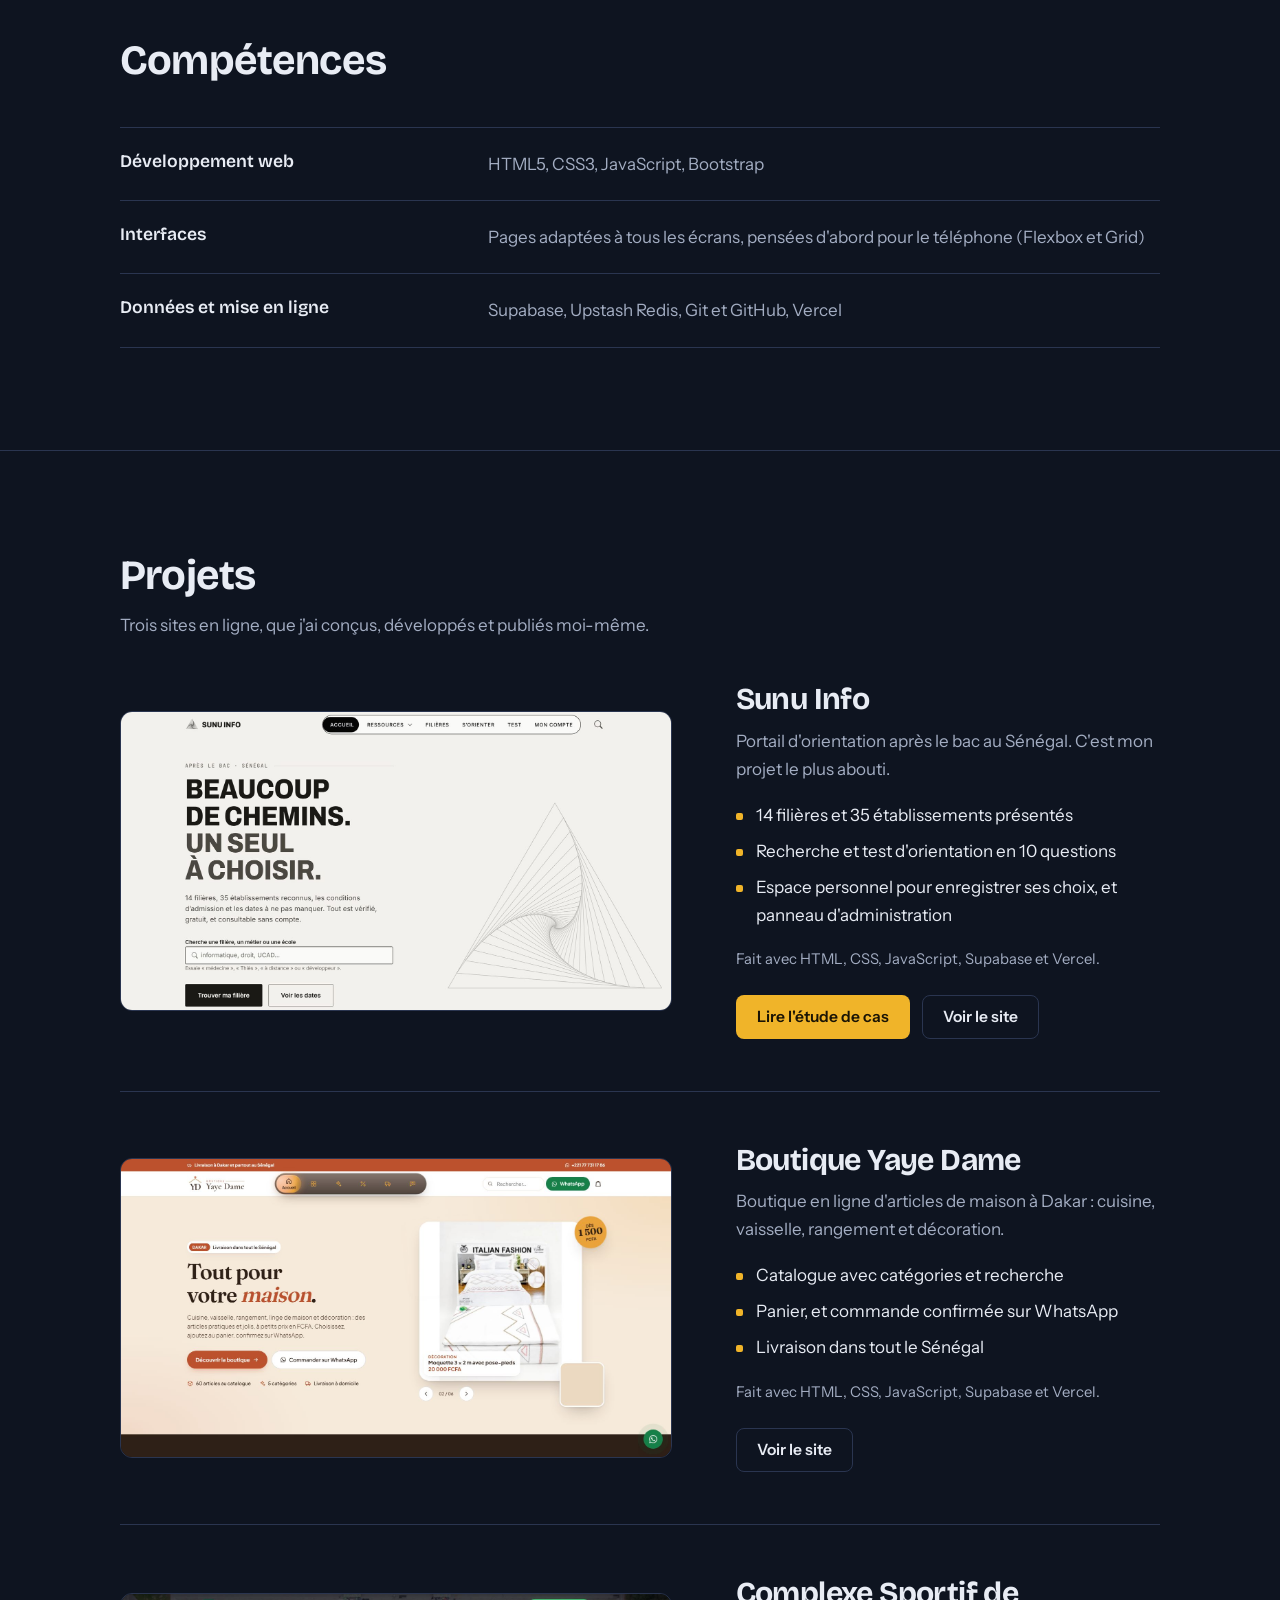
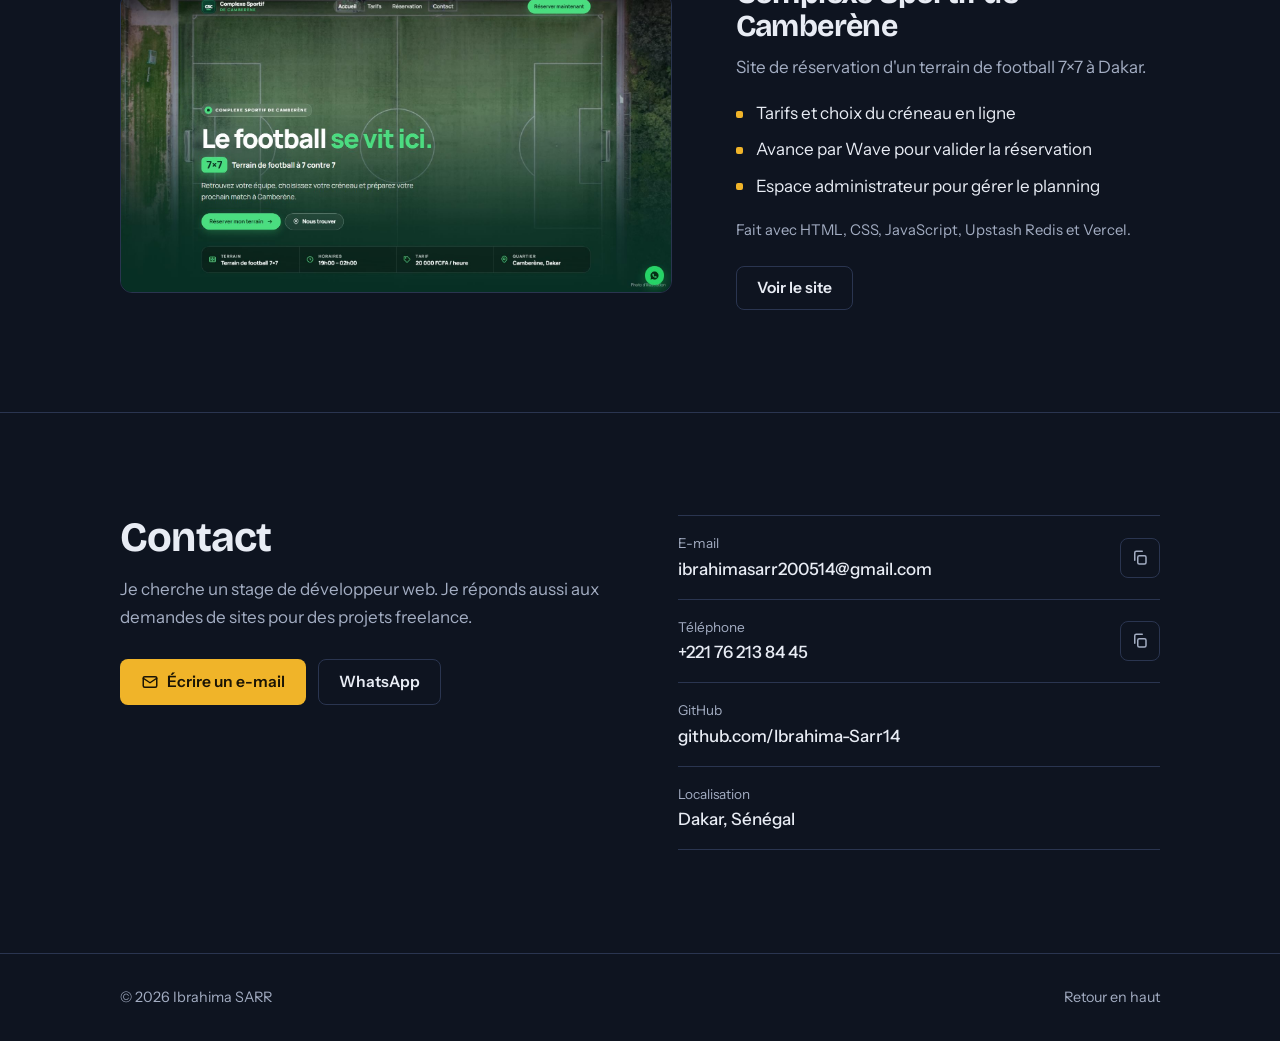
==== commit 2df3901a: "Rétablit le bandeau défilant des logos de technologies Co-Authored-By: Claude Sonnet 5.5 <noreply@an" ====
--- a/index.html
+++ b/index.html
@@ -128,6 +128,14 @@
       </div>
     </section>
 
+    <!-- ===== BANDEAU DÉFILANT ===== -->
+    <div class="bandeau" aria-hidden="true">
+      <div class="bandeau__piste">
+        <img src="images/logos/html5.svg" alt="HTML5" title="HTML5" width="48" height="48" class="logo-html5"><i>✦</i><img src="images/logos/css3.svg" alt="CSS3" title="CSS3" width="48" height="48" class="logo-css3"><i>✦</i><img src="images/logos/javascript.svg" alt="JavaScript" title="JavaScript" width="48" height="48" class="logo-javascript"><i>✦</i><img src="images/logos/bootstrap.svg" alt="Bootstrap" title="Bootstrap" width="48" height="48" class="logo-bootstrap"><i>✦</i><span>Responsive</span><i>✦</i><span>UI / UX</span><i>✦</i><img src="images/logos/git.svg" alt="Git" title="Git" width="48" height="48" class="logo-git"><i>✦</i><img src="images/logos/github.svg" alt="GitHub" title="GitHub" width="48" height="48" class="logo-github"><i>✦</i><img src="images/logos/vercel.svg" alt="Vercel" title="Vercel" width="48" height="48" class="logo-vercel"><i>✦</i><img src="images/logos/supabase.svg" alt="Supabase" title="Supabase" width="48" height="48" class="logo-supabase"><i>✦</i>
+        <img src="images/logos/html5.svg" alt="HTML5" title="HTML5" width="48" height="48" class="logo-html5"><i>✦</i><img src="images/logos/css3.svg" alt="CSS3" title="CSS3" width="48" height="48" class="logo-css3"><i>✦</i><img src="images/logos/javascript.svg" alt="JavaScript" title="JavaScript" width="48" height="48" class="logo-javascript"><i>✦</i><img src="images/logos/bootstrap.svg" alt="Bootstrap" title="Bootstrap" width="48" height="48" class="logo-bootstrap"><i>✦</i><span>Responsive</span><i>✦</i><span>UI / UX</span><i>✦</i><img src="images/logos/git.svg" alt="Git" title="Git" width="48" height="48" class="logo-git"><i>✦</i><img src="images/logos/github.svg" alt="GitHub" title="GitHub" width="48" height="48" class="logo-github"><i>✦</i><img src="images/logos/vercel.svg" alt="Vercel" title="Vercel" width="48" height="48" class="logo-vercel"><i>✦</i><img src="images/logos/supabase.svg" alt="Supabase" title="Supabase" width="48" height="48" class="logo-supabase"><i>✦</i>
+      </div>
+    </div>
+
     <!-- ===== À PROPOS ===== -->
     <section class="section" id="apropos">
       <div class="conteneur">
--- a/style.css
+++ b/style.css
@@ -299,6 +299,22 @@
   from { opacity: 0; transform: translateY(14px); }
   to { opacity: 1; transform: none; }
 }
+
+/* ----- Bandeau défilant des technologies ----- */
+.bandeau {
+  overflow: hidden; padding: 22px 0;
+  border-block: 1px solid var(--ligne);
+  background: color-mix(in srgb, var(--fond) 60%, transparent);
+  -webkit-mask-image: linear-gradient(90deg, transparent, #000 10%, #000 90%, transparent);
+  mask-image: linear-gradient(90deg, transparent, #000 10%, #000 90%, transparent);
+}
+.bandeau__piste { display: flex; align-items: center; gap: 28px; width: max-content; animation: defile 40s linear infinite; }
+.bandeau span { font: 700 clamp(20px, 2.4vw, 28px)/1 var(--titre); letter-spacing: -0.02em; white-space: nowrap; }
+.bandeau img { height: clamp(36px, 4vw, 48px); width: auto; flex-shrink: 0; }
+/* Logos noirs (GitHub, Vercel) passés en blanc sur le thème sombre */
+:root[data-theme="dark"] .bandeau .logo-github, :root[data-theme="dark"] .bandeau .logo-vercel { filter: invert(1); }
+.bandeau i { font-style: normal; color: var(--soleil); font-size: 18px; }
+@keyframes defile { to { transform: translateX(calc(-50% - 14px)); } }
 
 /* ----- Sections ----- */
 .section {
@@ -564,5 +580,6 @@
 
 @media (prefers-reduced-motion: reduce) {
   html { scroll-behavior: auto; }
+  .bandeau__piste { animation: none; }
   * { transition: none !important; }
 }
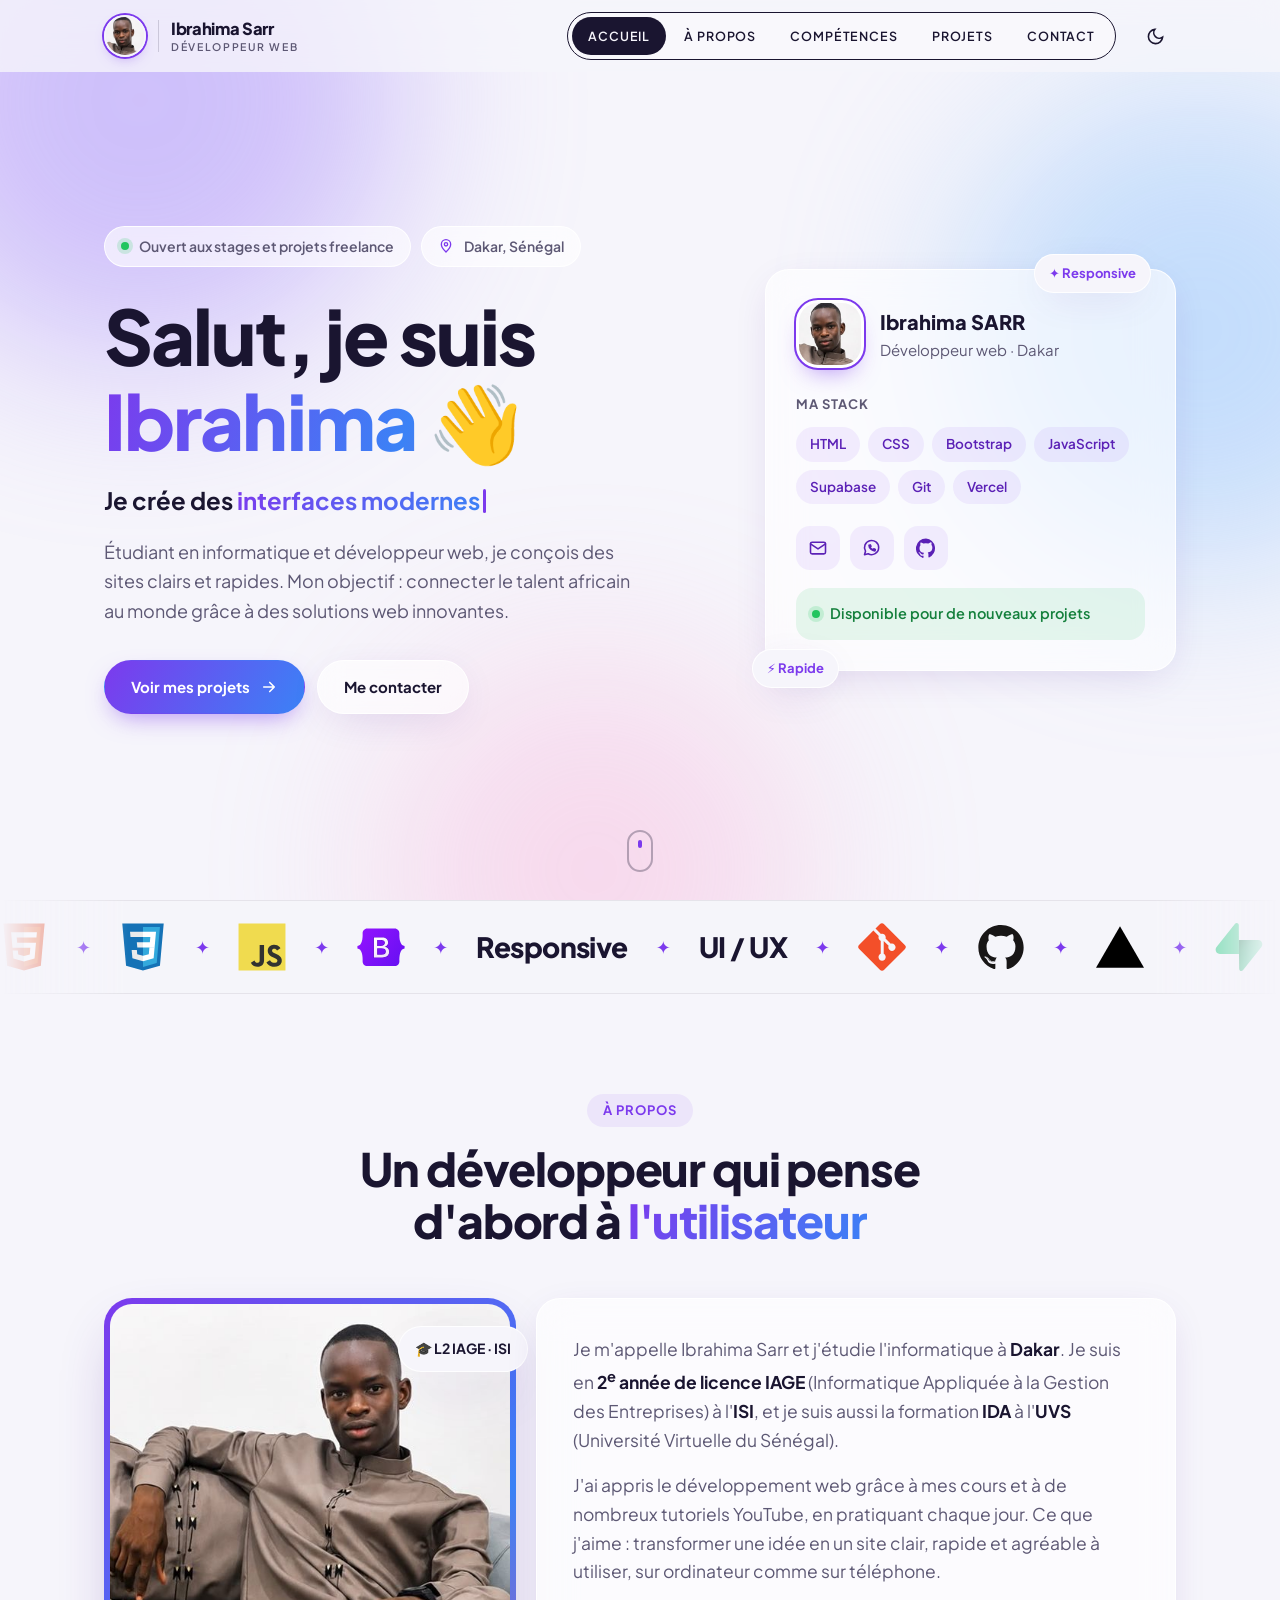
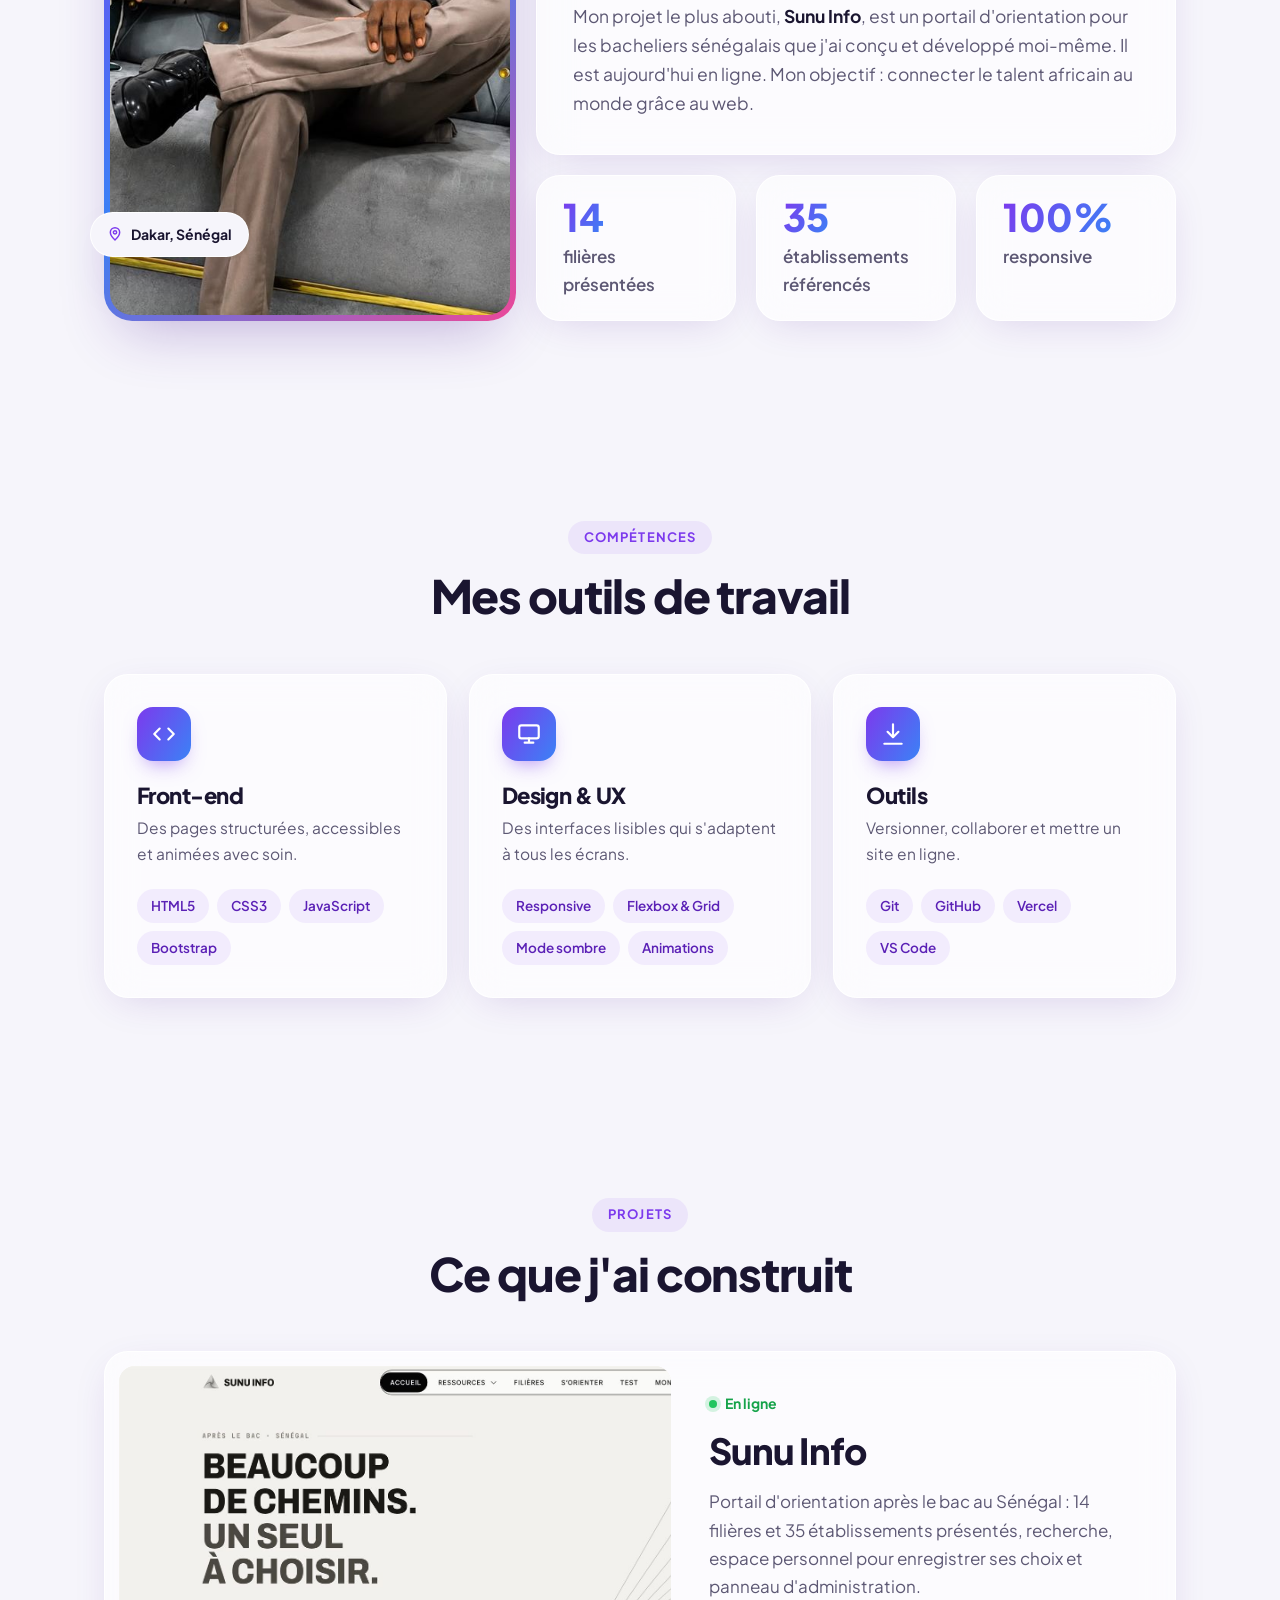
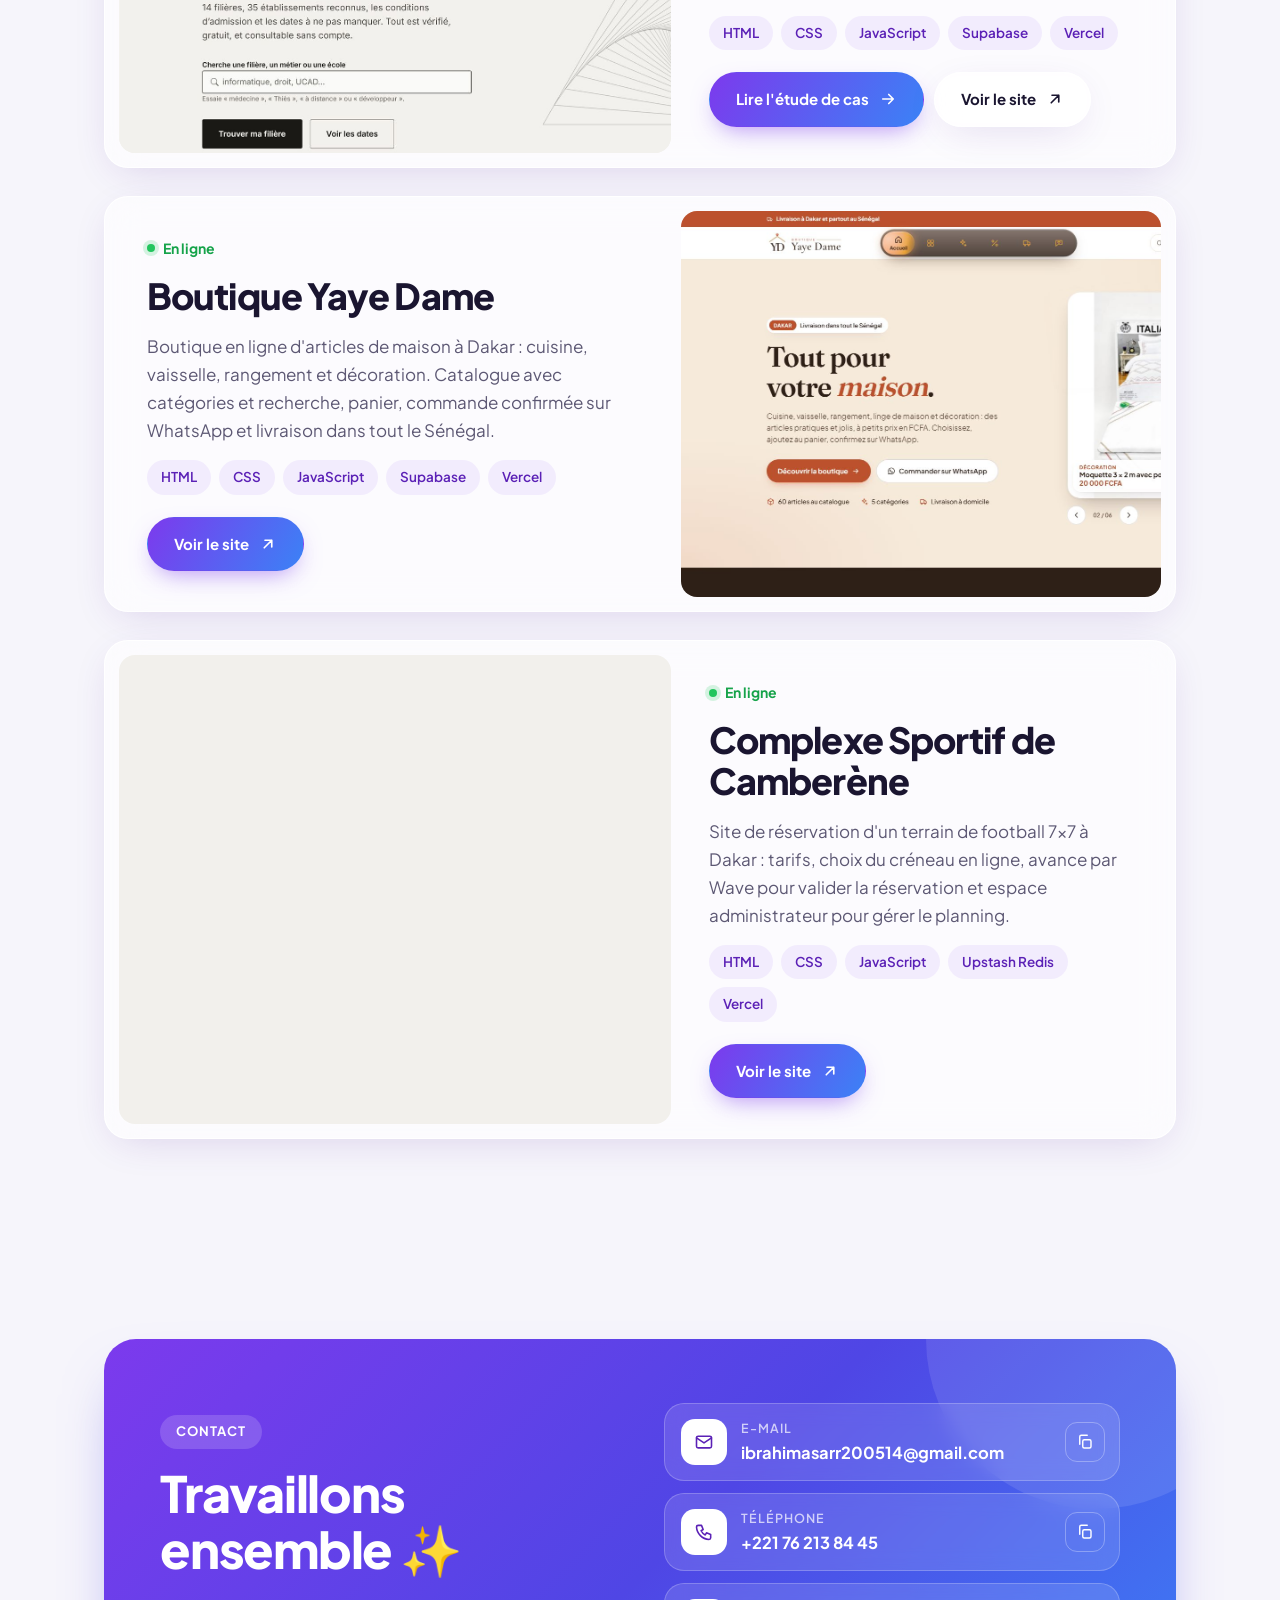
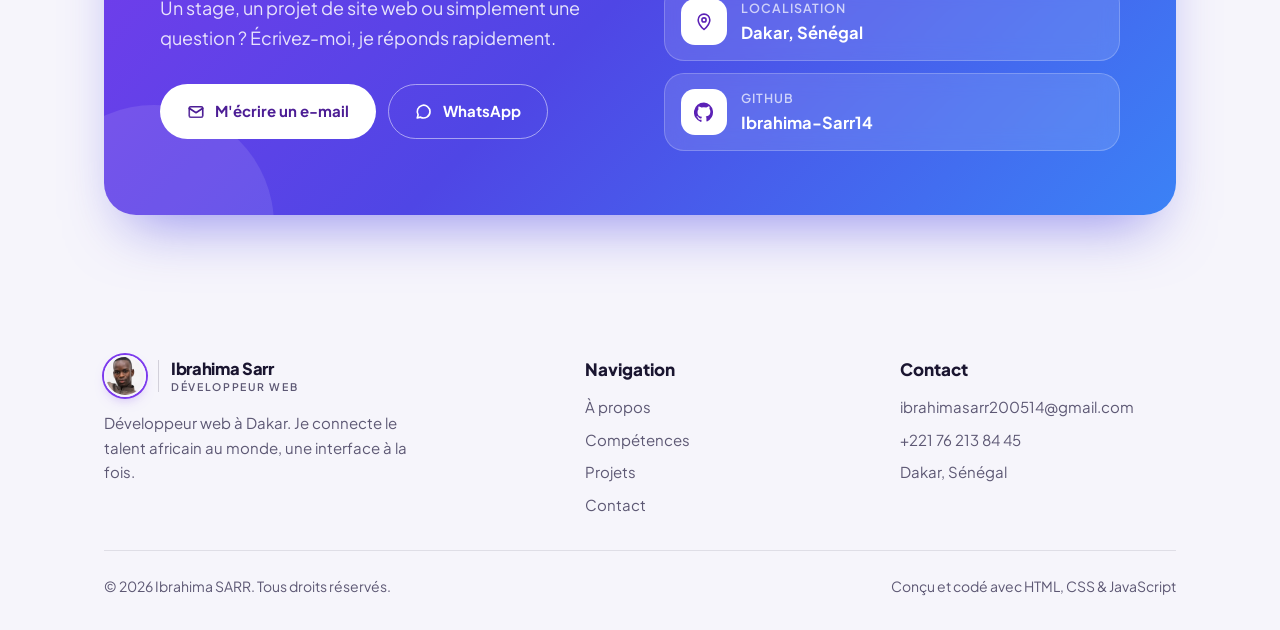
==== commit d5744283: "Rétablit le design d'origine du portfolio Retour aux fichiers d'avant la refonte, en gardant le retr" ====
--- a/index.html
+++ b/index.html
@@ -1,23 +1,22 @@
 <!DOCTYPE html>
-<html lang="fr" data-theme="dark">
+<html lang="fr">
 <head>
   <meta charset="UTF-8">
   <meta name="viewport" content="width=device-width, initial-scale=1.0">
 
   <!-- ===== Référencement (SEO) ===== -->
   <title>Ibrahima SARR — Développeur web à Dakar</title>
-  <meta name="description" content="Portfolio d'Ibrahima SARR, étudiant en informatique et développeur web à Dakar (Sénégal). Sites en HTML, CSS et JavaScript : Sunu Info, Boutique Yaye Dame, Complexe Sportif de Camberène.">
+  <meta name="description" content="Portfolio d'Ibrahima SARR, étudiant en informatique et développeur web à Dakar (Sénégal). Interfaces modernes en HTML, CSS, Bootstrap et JavaScript. Créateur de Sunu Info.">
   <meta name="author" content="Ibrahima SARR">
   <link rel="canonical" href="https://portfolioibrahimasarr.vercel.app/">
-  <meta name="theme-color" content="#0e1420">
-  <meta name="color-scheme" content="dark light">
+  <meta name="theme-color" content="#16122b">
 
   <!-- Aperçu lors d'un partage (WhatsApp, Facebook, LinkedIn…) -->
   <meta property="og:type" content="website">
   <meta property="og:locale" content="fr_FR">
   <meta property="og:site_name" content="Ibrahima SARR">
   <meta property="og:title" content="Ibrahima SARR — Développeur web à Dakar">
-  <meta property="og:description" content="Étudiant en informatique et développeur web. Je crée des sites simples à utiliser, pensés pour le téléphone.">
+  <meta property="og:description" content="Étudiant en informatique et développeur web. Je conçois des interfaces modernes et des expériences utilisateur fluides.">
   <meta property="og:url" content="https://portfolioibrahimasarr.vercel.app/">
   <meta property="og:image" content="https://portfolioibrahimasarr.vercel.app/images/partage.png">
   <meta property="og:image:width" content="1200">
@@ -25,7 +24,7 @@
   <meta property="og:image:alt" content="Ibrahima SARR, développeur web à Dakar">
   <meta name="twitter:card" content="summary_large_image">
   <meta name="twitter:title" content="Ibrahima SARR — Développeur web à Dakar">
-  <meta name="twitter:description" content="Étudiant en informatique et développeur web. Je crée des sites simples à utiliser, pensés pour le téléphone.">
+  <meta name="twitter:description" content="Étudiant en informatique et développeur web. Je conçois des interfaces modernes et des expériences utilisateur fluides.">
   <meta name="twitter:image" content="https://portfolioibrahimasarr.vercel.app/images/partage.png">
 
   <!-- Fiche « personne » pour Google -->
@@ -47,24 +46,29 @@
 
   <link rel="icon" href="images/favicon.svg" type="image/svg+xml">
 
-  <!-- Polices : Bricolage Grotesque (titres) et Instrument Sans (texte) -->
+  <!-- Police : Plus Jakarta Sans -->
   <link rel="preconnect" href="https://fonts.googleapis.com">
   <link rel="preconnect" href="https://fonts.gstatic.com" crossorigin>
-  <link href="https://fonts.googleapis.com/css2?family=Bricolage+Grotesque:opsz,wght@12..96,600;12..96,700;12..96,800&family=Instrument+Sans:wght@400;500;600&display=swap" rel="stylesheet">
+  <link href="https://fonts.googleapis.com/css2?family=Plus+Jakarta+Sans:wght@400;500;600;700;800&display=swap" rel="stylesheet">
 
   <link rel="stylesheet" href="style.css">
 
-  <!-- Applique le thème enregistré avant l'affichage (sombre par défaut) -->
+  <!-- Applique le thème enregistré avant l'affichage (évite un flash de couleur) -->
   <script>
     try {
       var t = localStorage.getItem('theme');
-      if (t === 'light' || t === 'dark') document.documentElement.setAttribute('data-theme', t);
+      if (t) document.documentElement.setAttribute('data-theme', t);
     } catch (e) {}
   </script>
 </head>
 <body>
 
-  <a href="#contenu" class="lien-evitement">Aller au contenu</a>
+  <!-- Taches de couleur floues en arrière-plan -->
+  <div class="fond-deco" aria-hidden="true">
+    <span class="tache tache--1"></span>
+    <span class="tache tache--2"></span>
+    <span class="tache tache--3"></span>
+  </div>
 
   <!-- ===== EN-TÊTE ===== -->
   <header class="entete" id="entete">
@@ -97,35 +101,73 @@
     <span class="progression" id="progression" aria-hidden="true"></span>
   </header>
 
-  <main id="contenu">
+  <main>
 
     <!-- ===== ACCUEIL ===== -->
     <section class="hero" id="accueil">
       <div class="conteneur hero__grille">
         <div class="hero__texte">
-          <p class="statut">Disponible pour un stage de développeur web</p>
-          <h1>
-            <span>Des sites web simples à utiliser,</span>
-            <span class="doux">pensés pour le téléphone, avec WhatsApp et Wave.</span>
-          </h1>
+          <div class="hero__pastilles">
+            <p class="pastille"><span class="point"></span> Ouvert aux stages et projets freelance</p>
+            <p class="pastille">
+              <svg viewBox="0 0 24 24" aria-hidden="true"><path d="M12 21s-7-6.2-7-11.5A7 7 0 0 1 19 9.5C19 14.8 12 21 12 21z"/><circle cx="12" cy="9.5" r="2.5"/></svg>
+              Dakar, Sénégal
+            </p>
+          </div>
+          <h1>Salut, je suis <span class="degrade degrade--anime">Ibrahima</span> <span class="main" aria-hidden="true">👋</span></h1>
+          <p class="hero__titre">
+            Je crée des <span class="machine" id="machine" aria-hidden="true">interfaces modernes</span><span class="machine__curseur" aria-hidden="true"></span>
+            <span class="sr-only">interfaces modernes, sites responsives et expériences fluides</span>
+          </p>
           <p class="hero__intro">
-            Je suis Ibrahima Sarr, étudiant en 2<sup>e</sup> année d'informatique appliquée à la gestion
-            des entreprises à l'ISI, à Dakar. Trois de mes sites sont déjà en ligne.
+            Étudiant en informatique et développeur web, je conçois des sites clairs et rapides.
+            Mon objectif&nbsp;: connecter le talent africain au monde grâce à des solutions web innovantes.
           </p>
           <div class="hero__boutons">
-            <a href="#projets" class="btn btn--soleil">Voir mes projets</a>
-            <a href="CV-Ibrahima-Sarr.pdf" class="btn btn--ligne" download>
-              <svg viewBox="0 0 24 24" aria-hidden="true"><path d="M12 4v11M7 11l5 5 5-5M5 20h14"/></svg>
-              Télécharger mon CV
+            <a href="#projets" class="btn btn--plein">
+              Voir mes projets
+              <svg viewBox="0 0 24 24" aria-hidden="true"><path d="M5 12h14M13 6l6 6-6 6"/></svg>
             </a>
-          </div>
-        </div>
-
-        <figure class="portrait">
-          <img src="images/ibrahima-sarr.jpg" alt="Portrait d'Ibrahima Sarr, en tenue traditionnelle" width="640" height="800">
-          <figcaption>Ibrahima Sarr, Dakar</figcaption>
-        </figure>
-      </div>
+            <a href="#contact" class="btn btn--verre">Me contacter</a>
+          </div>
+        </div>
+
+        <!-- Carte profil -->
+        <aside class="profil verre" aria-label="Résumé">
+          <div class="profil__tete">
+            <img class="profil__avatar" src="images/ibrahima-sarr-portrait.jpg" alt="Portrait d'Ibrahima Sarr" width="68" height="68">
+            <div>
+              <p class="profil__nom">Ibrahima SARR</p>
+              <p class="profil__role">Développeur web · Dakar</p>
+            </div>
+          </div>
+          <p class="profil__label">Ma stack</p>
+          <ul class="puces">
+            <li>HTML</li><li>CSS</li><li>Bootstrap</li><li>JavaScript</li><li>Supabase</li><li>Git</li><li>Vercel</li>
+          </ul>
+          <div class="profil__liens">
+            <a href="mailto:ibrahimasarr200514@gmail.com" aria-label="M'écrire un e-mail">
+              <svg viewBox="0 0 24 24" aria-hidden="true"><rect x="3" y="5" width="18" height="14" rx="2"/><path d="m3 7 9 6 9-6"/></svg>
+            </a>
+            <a href="https://wa.me/221762138445" target="_blank" rel="noopener" aria-label="M'écrire sur WhatsApp">
+              <svg viewBox="0 0 24 24" aria-hidden="true"><path d="M20 11.5a8.5 8.5 0 0 1-12.6 7.4L3 20l1.2-4.2A8.5 8.5 0 1 1 20 11.5z"/><path d="M9 9.5c.3 2 1.8 3.8 4 4.6l1.2-1.1 1.8.8-.4 1.6c-3.6.2-7-3-7.2-6.6l1.6-.5.8 1.8z"/></svg>
+            </a>
+            <a href="https://github.com/Ibrahima-Sarr14" target="_blank" rel="noopener" aria-label="Mon GitHub">
+              <svg viewBox="0 0 24 24" aria-hidden="true" class="plein"><path d="M12 .5a12 12 0 0 0-3.8 23.4c.6.1.8-.3.8-.6v-2c-3.3.7-4-1.6-4-1.6-.6-1.4-1.4-1.8-1.4-1.8-1-.7.1-.7.1-.7 1.2.1 1.8 1.2 1.8 1.2 1 1.8 2.8 1.3 3.5 1 .1-.8.4-1.3.7-1.6-2.7-.3-5.5-1.3-5.5-5.9 0-1.3.5-2.4 1.2-3.2-.1-.3-.5-1.5.1-3.2 0 0 1-.3 3.3 1.2a11.5 11.5 0 0 1 6 0C17.3 4.7 18.3 5 18.3 5c.7 1.7.3 2.9.1 3.2.8.8 1.2 1.9 1.2 3.2 0 4.6-2.8 5.6-5.5 5.9.4.4.8 1.1.8 2.2v3.3c0 .3.2.7.8.6A12 12 0 0 0 12 .5z"/></svg>
+            </a>
+          </div>
+          <div class="profil__dispo">
+            <span class="point"></span>
+            Disponible pour de nouveaux projets
+          </div>
+          <span class="profil__flottant profil__flottant--1">✦ Responsive</span>
+          <span class="profil__flottant profil__flottant--2">⚡ Rapide</span>
+        </aside>
+      </div>
+
+      <a href="#apropos" class="defiler" aria-label="Faire défiler vers la suite">
+        <span></span>
+      </a>
     </section>
 
     <!-- ===== BANDEAU DÉFILANT ===== -->
@@ -139,171 +181,240 @@
     <!-- ===== À PROPOS ===== -->
     <section class="section" id="apropos">
       <div class="conteneur">
-        <div class="section__tete">
-          <h2>À propos</h2>
-          <p>J'étudie l'informatique à Dakar. J'aime transformer une idée en un site clair, rapide et agréable à utiliser, sur ordinateur comme sur téléphone.</p>
-        </div>
-        <ul>
-          <li class="ligne">
-            <p class="ligne__titre">Licence 2 IAGE</p>
-            <p class="ligne__detail"><strong>Informatique appliquée à la gestion des entreprises</strong>, à l'ISI, à Dakar.</p>
-          </li>
-          <li class="ligne">
-            <p class="ligne__titre">Formation IDA</p>
-            <p class="ligne__detail">À l'Université Virtuelle du Sénégal (UVS).</p>
-          </li>
-          <li class="ligne">
-            <p class="ligne__titre">Développement web</p>
-            <p class="ligne__detail">Appris avec mes cours et de nombreux tutoriels, en pratiquant chaque jour.</p>
-          </li>
-        </ul>
+        <div class="section__tete revele">
+          <p class="surtitre">À propos</p>
+          <h2>Un développeur qui pense d'abord à <span class="degrade">l'utilisateur</span></h2>
+        </div>
+        <div class="apropos revele">
+          <figure class="apropos__photo">
+            <div class="apropos__cadre">
+              <img src="images/ibrahima-sarr.jpg" alt="Ibrahima Sarr, assis sur un canapé, en tenue traditionnelle" width="640" height="800" loading="lazy" decoding="async">
+            </div>
+            <figcaption class="apropos__badge apropos__badge--1">
+              <svg viewBox="0 0 24 24" aria-hidden="true"><path d="M12 21s-7-6.2-7-11.5A7 7 0 0 1 19 9.5C19 14.8 12 21 12 21z"/><circle cx="12" cy="9.5" r="2.5"/></svg>
+              Dakar, Sénégal
+            </figcaption>
+            <span class="apropos__badge apropos__badge--2">🎓 L2 IAGE · ISI</span>
+          </figure>
+
+          <div class="apropos__texte verre lumiere">
+            <p>
+              Je m'appelle Ibrahima Sarr et j'étudie l'informatique à <strong>Dakar</strong>.
+              Je suis en <strong>2<sup>e</sup> année de licence IAGE</strong> (Informatique Appliquée à la Gestion
+              des Entreprises) à l'<strong>ISI</strong>, et je suis aussi la formation <strong>IDA</strong>
+              à l'<strong>UVS</strong> (Université Virtuelle du Sénégal).
+            </p>
+            <p>
+              J'ai appris le développement web grâce à mes cours et à de nombreux tutoriels YouTube, en pratiquant
+              chaque jour. Ce que j'aime&nbsp;: transformer une idée en un site clair, rapide et agréable à utiliser,
+              sur ordinateur comme sur téléphone.
+            </p>
+            <p>
+              Mon projet le plus abouti, <strong>Sunu Info</strong>, est un portail d'orientation pour les bacheliers
+              sénégalais que j'ai conçu et développé moi-même. Il est aujourd'hui en ligne. Mon objectif&nbsp;:
+              connecter le talent africain au monde grâce au web.
+            </p>
+          </div>
+          <ul class="chiffres">
+            <li class="verre lumiere"><strong class="degrade" data-compteur="14">14</strong><span>filières présentées</span></li>
+            <li class="verre lumiere"><strong class="degrade" data-compteur="35">35</strong><span>établissements référencés</span></li>
+            <li class="verre lumiere"><strong class="degrade" data-compteur="100" data-suffixe="%">100%</strong><span>responsive</span></li>
+          </ul>
+        </div>
       </div>
     </section>
 
     <!-- ===== COMPÉTENCES ===== -->
     <section class="section" id="competences">
       <div class="conteneur">
-        <div class="section__tete">
-          <h2>Compétences</h2>
-        </div>
-        <dl>
-          <div class="ligne">
-            <dt class="ligne__titre">Développement web</dt>
-            <dd class="ligne__detail">HTML5, CSS3, JavaScript, Bootstrap</dd>
-          </div>
-          <div class="ligne">
-            <dt class="ligne__titre">Interfaces</dt>
-            <dd class="ligne__detail">Pages adaptées à tous les écrans, pensées d'abord pour le téléphone (Flexbox et Grid)</dd>
-          </div>
-          <div class="ligne">
-            <dt class="ligne__titre">Données et mise en ligne</dt>
-            <dd class="ligne__detail">Supabase, Upstash Redis, Git et GitHub, Vercel</dd>
-          </div>
-        </dl>
+        <div class="section__tete revele">
+          <p class="surtitre">Compétences</p>
+          <h2>Mes outils de travail</h2>
+        </div>
+
+        <div class="competences">
+          <article class="comp-carte verre lumiere revele">
+            <div class="comp-carte__ico">
+              <svg viewBox="0 0 24 24" aria-hidden="true"><path d="m8 7-5 5 5 5M16 7l5 5-5 5"/></svg>
+            </div>
+            <h3>Front-end</h3>
+            <p>Des pages structurées, accessibles et animées avec soin.</p>
+            <ul class="puces">
+              <li>HTML5</li><li>CSS3</li><li>JavaScript</li><li>Bootstrap</li>
+            </ul>
+          </article>
+
+          <article class="comp-carte verre lumiere revele">
+            <div class="comp-carte__ico">
+              <svg viewBox="0 0 24 24" aria-hidden="true"><rect x="3" y="4" width="18" height="12" rx="2"/><path d="M8 20h8M12 16v4"/></svg>
+            </div>
+            <h3>Design &amp; UX</h3>
+            <p>Des interfaces lisibles qui s'adaptent à tous les écrans.</p>
+            <ul class="puces">
+              <li>Responsive</li><li>Flexbox &amp; Grid</li><li>Mode sombre</li><li>Animations</li>
+            </ul>
+          </article>
+
+          <article class="comp-carte verre lumiere revele">
+            <div class="comp-carte__ico">
+              <svg viewBox="0 0 24 24" aria-hidden="true"><path d="M12 3v12M7 10l5 5 5-5M4 21h16"/></svg>
+            </div>
+            <h3>Outils</h3>
+            <p>Versionner, collaborer et mettre un site en ligne.</p>
+            <ul class="puces">
+              <li>Git</li><li>GitHub</li><li>Vercel</li><li>VS Code</li>
+            </ul>
+          </article>
+        </div>
       </div>
     </section>
 
-    <!-- ===== PROJETS ===== -->
+    <!-- ===== PROJET ===== -->
     <section class="section" id="projets">
       <div class="conteneur">
-        <div class="section__tete">
-          <h2>Projets</h2>
-          <p>Trois sites en ligne, que j'ai conçus, développés et publiés moi-même.</p>
-        </div>
-
-        <div class="projets">
-
-          <article class="projet">
-            <a class="projet__image" href="sunu-info.html" aria-label="Lire l'étude de cas de Sunu Info">
-              <img src="images/sunu-info/accueil.jpg" alt="Page d'accueil de Sunu Info : « Beaucoup de chemins. Un seul à choisir. » avec une barre de recherche" width="1600" height="867" loading="lazy" decoding="async">
-            </a>
-            <div class="projet__corps">
-              <h3 class="projet__nom">Sunu Info</h3>
-              <p class="projet__resume">Portail d'orientation après le bac au Sénégal. C'est mon projet le plus abouti.</p>
-              <ul class="projet__faits">
-                <li>14 filières et 35 établissements présentés</li>
-                <li>Recherche et test d'orientation en 10 questions</li>
-                <li>Espace personnel pour enregistrer ses choix, et panneau d'administration</li>
-              </ul>
-              <p class="projet__tech">Fait avec HTML, CSS, JavaScript, Supabase et Vercel.</p>
-              <div class="projet__liens">
-                <a href="sunu-info.html" class="btn btn--soleil">Lire l'étude de cas</a>
-                <a href="https://portail-sunu-info.vercel.app" target="_blank" rel="noopener" class="btn btn--ligne">Voir le site</a>
-              </div>
-            </div>
-          </article>
-
-          <article class="projet">
-            <a class="projet__image" href="https://boutique-yaye-dame.vercel.app/" target="_blank" rel="noopener" aria-label="Ouvrir la Boutique Yaye Dame">
-              <img src="images/yaye-dame/accueil.jpg" alt="Page d'accueil de la Boutique Yaye Dame : articles de maison en FCFA" width="1600" height="867" loading="lazy" decoding="async">
-            </a>
-            <div class="projet__corps">
-              <h3 class="projet__nom">Boutique Yaye Dame</h3>
-              <p class="projet__resume">Boutique en ligne d'articles de maison à Dakar : cuisine, vaisselle, rangement et décoration.</p>
-              <ul class="projet__faits">
-                <li>Catalogue avec catégories et recherche</li>
-                <li>Panier, et commande confirmée sur WhatsApp</li>
-                <li>Livraison dans tout le Sénégal</li>
-              </ul>
-              <p class="projet__tech">Fait avec HTML, CSS, JavaScript, Supabase et Vercel.</p>
-              <div class="projet__liens">
-                <a href="https://boutique-yaye-dame.vercel.app/" target="_blank" rel="noopener" class="btn btn--ligne">Voir le site</a>
-              </div>
-            </div>
-          </article>
-
-          <article class="projet">
-            <a class="projet__image" href="https://sunu-foot.vercel.app/" target="_blank" rel="noopener" aria-label="Ouvrir le site du Complexe Sportif de Camberène">
-              <img src="images/sunu-foot/accueil.jpg" alt="Page d'accueil du Complexe Sportif de Camberène : terrain de football 7×7" width="1600" height="867" loading="lazy" decoding="async">
-            </a>
-            <div class="projet__corps">
-              <h3 class="projet__nom">Complexe Sportif de Camberène</h3>
-              <p class="projet__resume">Site de réservation d'un terrain de football 7×7 à Dakar.</p>
-              <ul class="projet__faits">
-                <li>Tarifs et choix du créneau en ligne</li>
-                <li>Avance par Wave pour valider la réservation</li>
-                <li>Espace administrateur pour gérer le planning</li>
-              </ul>
-              <p class="projet__tech">Fait avec HTML, CSS, JavaScript, Upstash Redis et Vercel.</p>
-              <div class="projet__liens">
-                <a href="https://sunu-foot.vercel.app/" target="_blank" rel="noopener" class="btn btn--ligne">Voir le site</a>
-              </div>
-            </div>
-          </article>
-
-        </div>
+        <div class="section__tete revele">
+          <p class="surtitre">Projets</p>
+          <h2>Ce que j'ai construit</h2>
+        </div>
+
+        <article class="projet verre lumiere revele">
+          <a class="projet__image" href="sunu-info.html" aria-label="Lire l'étude de cas de Sunu Info">
+            <img src="images/sunu-info/accueil.jpg" alt="Page d'accueil de Sunu Info" width="1600" height="867" loading="lazy" decoding="async">
+          </a>
+          <div class="projet__corps">
+            <p class="projet__etiquette"><span class="point"></span> En ligne</p>
+            <h3>Sunu Info</h3>
+            <p>
+              Portail d'orientation après le bac au Sénégal&nbsp;: 14 filières et 35 établissements présentés,
+              recherche, espace personnel pour enregistrer ses choix et panneau d'administration.
+            </p>
+            <ul class="puces">
+              <li>HTML</li><li>CSS</li><li>JavaScript</li><li>Supabase</li><li>Vercel</li>
+            </ul>
+            <div class="projet__boutons">
+              <a href="sunu-info.html" class="btn btn--plein">
+                Lire l'étude de cas
+                <svg viewBox="0 0 24 24" aria-hidden="true"><path d="M5 12h14M13 6l6 6-6 6"/></svg>
+              </a>
+              <a href="https://portail-sunu-info.vercel.app" target="_blank" rel="noopener" class="btn btn--verre">
+                Voir le site
+                <svg viewBox="0 0 24 24" aria-hidden="true"><path d="M7 17 17 7M8 7h9v9"/></svg>
+              </a>
+            </div>
+          </div>
+        </article>
+
+        <!-- Projet 2 : Boutique Yaye Dame -->
+        <article class="projet projet--inverse verre lumiere revele">
+          <a class="projet__image" href="https://boutique-yaye-dame.vercel.app/" target="_blank" rel="noopener" aria-label="Ouvrir la Boutique Yaye Dame">
+            <img src="images/yaye-dame/accueil.jpg" alt="Page d'accueil de la Boutique Yaye Dame : articles de maison en FCFA" width="1600" height="867" loading="lazy" decoding="async">
+          </a>
+          <div class="projet__corps">
+            <p class="projet__etiquette"><span class="point"></span> En ligne</p>
+            <h3>Boutique Yaye Dame</h3>
+            <p>
+              Boutique en ligne d'articles de maison à Dakar&nbsp;: cuisine, vaisselle, rangement et décoration.
+              Catalogue avec catégories et recherche, panier, commande confirmée sur WhatsApp
+              et livraison dans tout le Sénégal.
+            </p>
+            <ul class="puces">
+              <li>HTML</li><li>CSS</li><li>JavaScript</li><li>Supabase</li><li>Vercel</li>
+            </ul>
+            <div class="projet__boutons">
+              <a href="https://boutique-yaye-dame.vercel.app/" target="_blank" rel="noopener" class="btn btn--plein">
+                Voir le site
+                <svg viewBox="0 0 24 24" aria-hidden="true"><path d="M7 17 17 7M8 7h9v9"/></svg>
+              </a>
+            </div>
+          </div>
+        </article>
+
+        <!-- Projet 3 : Sunu Foot (Complexe Sportif de Camberène) -->
+        <article class="projet verre lumiere revele">
+          <a class="projet__image" href="https://sunu-foot.vercel.app/" target="_blank" rel="noopener" aria-label="Ouvrir le site du Complexe Sportif de Camberène">
+            <img src="images/sunu-foot/accueil.jpg" alt="Page d'accueil du Complexe Sportif de Camberène : terrain de football 7×7" width="1600" height="867" loading="lazy" decoding="async">
+          </a>
+          <div class="projet__corps">
+            <p class="projet__etiquette"><span class="point"></span> En ligne</p>
+            <h3>Complexe Sportif de Camberène</h3>
+            <p>
+              Site de réservation d'un terrain de football 7×7 à Dakar&nbsp;: tarifs, choix du créneau en ligne,
+              avance par Wave pour valider la réservation et espace administrateur pour gérer le planning.
+            </p>
+            <ul class="puces">
+              <li>HTML</li><li>CSS</li><li>JavaScript</li><li>Upstash Redis</li><li>Vercel</li>
+            </ul>
+            <div class="projet__boutons">
+              <a href="https://sunu-foot.vercel.app/" target="_blank" rel="noopener" class="btn btn--plein">
+                Voir le site
+                <svg viewBox="0 0 24 24" aria-hidden="true"><path d="M7 17 17 7M8 7h9v9"/></svg>
+              </a>
+            </div>
+          </div>
+        </article>
       </div>
     </section>
 
     <!-- ===== CONTACT ===== -->
     <section class="section" id="contact">
-      <div class="conteneur contact">
-        <div>
-          <h2>Contact</h2>
-          <p class="contact__intro">
-            Je cherche un stage de développeur web. Je réponds aussi aux demandes de sites pour des projets freelance.
-          </p>
-          <div class="contact__boutons">
-            <a href="mailto:ibrahimasarr200514@gmail.com" class="btn btn--soleil">
-              <svg viewBox="0 0 24 24" aria-hidden="true"><rect x="3" y="5" width="18" height="14" rx="2"/><path d="m3 7 9 6 9-6"/></svg>
-              Écrire un e-mail
-            </a>
-            <a href="https://wa.me/221762138445" target="_blank" rel="noopener" class="btn btn--ligne">WhatsApp</a>
-          </div>
-        </div>
-
-        <ul>
-          <li class="coord">
-            <div class="coord__texte">
-              <span class="coord__label">E-mail</span>
-              <a href="mailto:ibrahimasarr200514@gmail.com" class="coord__valeur">ibrahimasarr200514@gmail.com</a>
-            </div>
-            <button class="coord__copier" type="button" data-copier="ibrahimasarr200514@gmail.com" aria-label="Copier l'adresse e-mail">
-              <svg viewBox="0 0 24 24" aria-hidden="true"><rect x="9" y="9" width="11" height="11" rx="2"/><path d="M5 15V5a2 2 0 0 1 2-2h8"/></svg>
-            </button>
-          </li>
-          <li class="coord">
-            <div class="coord__texte">
-              <span class="coord__label">Téléphone</span>
-              <a href="tel:+221762138445" class="coord__valeur">+221 76 213 84 45</a>
-            </div>
-            <button class="coord__copier" type="button" data-copier="+221 76 213 84 45" aria-label="Copier le numéro de téléphone">
-              <svg viewBox="0 0 24 24" aria-hidden="true"><rect x="9" y="9" width="11" height="11" rx="2"/><path d="M5 15V5a2 2 0 0 1 2-2h8"/></svg>
-            </button>
-          </li>
-          <li class="coord">
-            <div class="coord__texte">
-              <span class="coord__label">GitHub</span>
-              <a href="https://github.com/Ibrahima-Sarr14" target="_blank" rel="noopener" class="coord__valeur">github.com/Ibrahima-Sarr14</a>
-            </div>
-          </li>
-          <li class="coord">
-            <div class="coord__texte">
-              <span class="coord__label">Localisation</span>
-              <span class="coord__valeur">Dakar, Sénégal</span>
-            </div>
-          </li>
-        </ul>
+      <div class="conteneur">
+        <div class="contact revele">
+          <div class="contact__texte">
+            <p class="contact__surtitre">Contact</p>
+            <h2>Travaillons ensemble&nbsp;✨</h2>
+            <p class="contact__intro">
+              Un stage, un projet de site web ou simplement une question&nbsp;?
+              Écrivez-moi, je réponds rapidement.
+            </p>
+            <div class="contact__boutons">
+              <a href="mailto:ibrahimasarr200514@gmail.com" class="btn btn--blanc">
+                <svg viewBox="0 0 24 24" aria-hidden="true"><rect x="3" y="5" width="18" height="14" rx="2"/><path d="m3 7 9 6 9-6"/></svg>
+                M'écrire un e-mail
+              </a>
+              <a href="https://wa.me/221762138445" target="_blank" rel="noopener" class="btn btn--transparent">
+                <svg viewBox="0 0 24 24" aria-hidden="true"><path d="M20 11.5a8.5 8.5 0 0 1-12.6 7.4L3 20l1.2-4.2A8.5 8.5 0 1 1 20 11.5z"/></svg>
+                WhatsApp
+              </a>
+            </div>
+          </div>
+
+          <ul class="coordonnees">
+            <li class="coord">
+              <span class="coord__ico"><svg viewBox="0 0 24 24" aria-hidden="true"><rect x="3" y="5" width="18" height="14" rx="2"/><path d="m3 7 9 6 9-6"/></svg></span>
+              <div class="coord__texte">
+                <span class="coord__label">E-mail</span>
+                <a href="mailto:ibrahimasarr200514@gmail.com" class="coord__valeur">ibrahimasarr200514@gmail.com</a>
+              </div>
+              <button class="coord__copier" type="button" data-copier="ibrahimasarr200514@gmail.com" aria-label="Copier l'adresse e-mail">
+                <svg viewBox="0 0 24 24" aria-hidden="true"><rect x="9" y="9" width="11" height="11" rx="2"/><path d="M5 15V5a2 2 0 0 1 2-2h8"/></svg>
+              </button>
+            </li>
+            <li class="coord">
+              <span class="coord__ico"><svg viewBox="0 0 24 24" aria-hidden="true"><path d="M5 4h4l2 5-2.5 1.5a11 11 0 0 0 5 5L15 13l5 2v4a2 2 0 0 1-2 2A16 16 0 0 1 3 6a2 2 0 0 1 2-2z"/></svg></span>
+              <div class="coord__texte">
+                <span class="coord__label">Téléphone</span>
+                <a href="tel:+221762138445" class="coord__valeur">+221 76 213 84 45</a>
+              </div>
+              <button class="coord__copier" type="button" data-copier="+221 76 213 84 45" aria-label="Copier le numéro de téléphone">
+                <svg viewBox="0 0 24 24" aria-hidden="true"><rect x="9" y="9" width="11" height="11" rx="2"/><path d="M5 15V5a2 2 0 0 1 2-2h8"/></svg>
+              </button>
+            </li>
+            <li class="coord">
+              <span class="coord__ico"><svg viewBox="0 0 24 24" aria-hidden="true"><path d="M12 21s-7-6.2-7-11.5A7 7 0 0 1 19 9.5C19 14.8 12 21 12 21z"/><circle cx="12" cy="9.5" r="2.5"/></svg></span>
+              <div class="coord__texte">
+                <span class="coord__label">Localisation</span>
+                <span class="coord__valeur">Dakar, Sénégal</span>
+              </div>
+            </li>
+            <li class="coord">
+              <span class="coord__ico"><svg viewBox="0 0 24 24" aria-hidden="true" class="plein"><path d="M12 .5a12 12 0 0 0-3.8 23.4c.6.1.8-.3.8-.6v-2c-3.3.7-4-1.6-4-1.6-.6-1.4-1.4-1.8-1.4-1.8-1-.7.1-.7.1-.7 1.2.1 1.8 1.2 1.8 1.2 1 1.8 2.8 1.3 3.5 1 .1-.8.4-1.3.7-1.6-2.7-.3-5.5-1.3-5.5-5.9 0-1.3.5-2.4 1.2-3.2-.1-.3-.5-1.5.1-3.2 0 0 1-.3 3.3 1.2a11.5 11.5 0 0 1 6 0C17.3 4.7 18.3 5 18.3 5c.7 1.7.3 2.9.1 3.2.8.8 1.2 1.9 1.2 3.2 0 4.6-2.8 5.6-5.5 5.9.4.4.8 1.1.8 2.2v3.3c0 .3.2.7.8.6A12 12 0 0 0 12 .5z"/></svg></span>
+              <div class="coord__texte">
+                <span class="coord__label">GitHub</span>
+                <a href="https://github.com/Ibrahima-Sarr14" target="_blank" rel="noopener" class="coord__valeur">Ibrahima-Sarr14</a>
+              </div>
+            </li>
+          </ul>
+        </div>
       </div>
     </section>
 
@@ -311,13 +422,47 @@
 
   <!-- ===== PIED DE PAGE ===== -->
   <footer class="pied">
-    <div class="conteneur pied__contenu">
-      <p>© <span id="annee">2026</span> Ibrahima SARR</p>
-      <p><a href="#accueil">Retour en haut</a></p>
+    <div class="conteneur">
+      <div class="pied__grille">
+        <div class="pied__marque">
+          <a href="#accueil" class="logo">
+            <img class="logo__mark" src="images/ibrahima-sarr-portrait.jpg" alt="" width="40" height="40">
+            <span class="logo__texte"><span class="logo__nom">Ibrahima Sarr</span><span class="logo__role">Développeur web</span></span>
+          </a>
+          <p>Développeur web à Dakar. Je connecte le talent africain au monde, une interface à la fois.</p>
+        </div>
+        <div>
+          <p class="pied__titre">Navigation</p>
+          <ul class="pied__liens">
+            <li><a href="#apropos">À propos</a></li>
+            <li><a href="#competences">Compétences</a></li>
+            <li><a href="#projets">Projets</a></li>
+            <li><a href="#contact">Contact</a></li>
+          </ul>
+        </div>
+        <div>
+          <p class="pied__titre">Contact</p>
+          <ul class="pied__liens">
+            <li><a href="mailto:ibrahimasarr200514@gmail.com">ibrahimasarr200514@gmail.com</a></li>
+            <li><a href="tel:+221762138445">+221 76 213 84 45</a></li>
+            <li>Dakar, Sénégal</li>
+          </ul>
+        </div>
+      </div>
+      <div class="pied__bas">
+        <p>© <span id="annee">2026</span> Ibrahima SARR. Tous droits réservés.</p>
+        <p>Conçu et codé avec HTML, CSS &amp; JavaScript</p>
+      </div>
     </div>
   </footer>
 
-  <!-- Petit message « Copié » -->
+  <!-- Bouton retour en haut, avec anneau de progression -->
+  <a href="#accueil" class="haut" id="haut" aria-label="Retour en haut">
+    <svg class="haut__anneau" viewBox="0 0 48 48" aria-hidden="true"><circle cx="24" cy="24" r="22"/><circle class="haut__progres" id="haut-progres" cx="24" cy="24" r="22"/></svg>
+    <svg class="haut__fleche" viewBox="0 0 24 24" aria-hidden="true"><path d="M12 19V5M6 11l6-6 6 6"/></svg>
+  </a>
+
+  <!-- Petit message « Copié ! » -->
   <div class="toast" id="toast" role="status" aria-live="polite"></div>
 
   <script src="script.js"></script>
--- a/style.css
+++ b/style.css
@@ -1,161 +1,137 @@
 /* =========================================================
    Portfolio — Ibrahima SARR
-   Thème sombre et sobre : bleu nuit de l'Atlantique, un seul
-   accent doré (le soleil de Dakar). Deux familles de police :
-   Bricolage Grotesque pour les titres, Instrument Sans pour
-   le texte.
+   Style « moderne et lumineux » : fond clair, dégradés
+   violet / bleu, cartes en verre. Mode sombre disponible.
    ========================================================= */
 
+/* ----- Couleurs et réglages ----- */
 :root {
-  --fond: #0e1420;
-  --surface: #151c2b;
-  --ligne: #2a3550;
-  --texte: #e8ecf4;
-  --doux: #a3adc2;
-  --soleil: #f0b429;
-  --soleil-clair: #f7c957;
-  --sur-soleil: #1a1405;
-
-  --titre: "Bricolage Grotesque", "Segoe UI", system-ui, sans-serif;
-  --corps: "Instrument Sans", "Segoe UI", system-ui, sans-serif;
-
-  --accent-texte: #f0b429;
-  --texte-doux: var(--doux);
-
+  --fond: #f6f5fb;
+  --texte: #1a1530;
+  --texte-doux: #5d5874;
+  --violet: #7c3aed;
+  --bleu: #3b82f6;
+  --rose: #ec4899;
+  --degrade: linear-gradient(120deg, var(--violet), var(--bleu));
+  --verre: rgba(255, 255, 255, .62);
+  --verre-bord: rgba(255, 255, 255, .9);
+  --puce: rgba(124, 58, 237, .08);
+  --puce-texte: #5b21b6;
+  --ombre: 0 10px 40px -12px rgba(76, 29, 149, .18);
+  --ombre-forte: 0 24px 60px -18px rgba(76, 29, 149, .32);
+  --tache-opacite: .5;
+
+  --rayon: 24px;
   --largeur: 1120px;
-  --marge: clamp(20px, 5vw, 40px);
+  --police: "Plus Jakarta Sans", system-ui, sans-serif;
+  color-scheme: light;
+}
+
+/* Thème sombre : choisi par le bouton */
+:root[data-theme="dark"] {
+  --fond: #0e0b1f;
+  --texte: #f1eefb;
+  --texte-doux: #a9a3c2;
+  --violet: #a78bfa;
+  --bleu: #60a5fa;
+  --verre: rgba(255, 255, 255, .055);
+  --verre-bord: rgba(255, 255, 255, .1);
+  --puce: rgba(167, 139, 250, .12);
+  --puce-texte: #d8ccff;
+  --ombre: 0 10px 40px -12px rgba(0, 0, 0, .5);
+  --ombre-forte: 0 24px 60px -18px rgba(0, 0, 0, .7);
+  --tache-opacite: .28;
   color-scheme: dark;
-}
-
-/* Thème clair : choisi avec le bouton de la barre de navigation */
-:root[data-theme="light"] {
-  --fond: #f6f7fb;
-  --surface: #ffffff;
-  --ligne: #d8dde9;
-  --texte: #131b2e;
-  --doux: #566079;
-  --accent-texte: #8a5a00;
-  color-scheme: light;
 }
 
 /* ----- Base ----- */
 *, *::before, *::after { box-sizing: border-box; }
-
-html {
-  scroll-behavior: smooth;
-  scroll-padding-top: 100px;
-  -webkit-text-size-adjust: 100%;
-}
-
+html { scroll-behavior: smooth; scroll-padding-top: 100px; }
 body {
   margin: 0;
   background: var(--fond);
   color: var(--texte);
-  font: 400 1.0625rem/1.65 var(--corps);
+  font-family: var(--police);
+  font-size: 17px;
+  line-height: 1.65;
   -webkit-font-smoothing: antialiased;
   overflow-x: hidden;
-  transition: background 0.3s, color 0.3s;
-}
-
-img { display: block; max-width: 100%; height: auto; }
+  transition: background .3s, color .3s;
+}
+img { max-width: 100%; display: block; }
 a { color: inherit; }
-p, ul, dl, dd, figure { margin: 0; }
-ul { padding: 0; list-style: none; }
-
-h1, h2, h3 {
-  margin: 0;
-  font-family: var(--titre);
-  font-weight: 700;
-  letter-spacing: -0.02em;
-  line-height: 1.1;
-}
-
-:focus-visible {
-  outline: 2px solid var(--soleil);
-  outline-offset: 3px;
-  border-radius: 4px;
-}
-
-.sr-only {
-  position: absolute;
-  width: 1px; height: 1px;
-  margin: -1px; padding: 0;
-  overflow: hidden;
-  clip: rect(0 0 0 0);
-  white-space: nowrap;
-  border: 0;
-}
-
-.lien-evitement {
-  position: absolute;
-  left: 12px;
-  top: -64px;
-  z-index: 100;
-  padding: 10px 16px;
-  border-radius: 8px;
-  background: var(--soleil);
-  color: var(--sur-soleil);
-  font-weight: 600;
-  text-decoration: none;
-}
-.lien-evitement:focus { top: 12px; }
-
-.conteneur {
-  width: 100%;
-  max-width: var(--largeur);
-  margin-inline: auto;
-  padding-inline: var(--marge);
-}
+h1, h2, h3 { line-height: 1.12; margin: 0; letter-spacing: -0.025em; font-weight: 800; }
+p { margin: 0; }
+ul { margin: 0; }
+:focus-visible { outline: 2px solid var(--violet); outline-offset: 3px; border-radius: 8px; }
+
+.conteneur { width: 100%; max-width: var(--largeur); margin: 0 auto; padding: 0 24px; }
+
+/* Texte en dégradé */
+.degrade {
+  background: var(--degrade);
+  -webkit-background-clip: text; background-clip: text;
+  color: transparent;
+}
+
+/* Effet verre réutilisable */
+.verre {
+  background: var(--verre);
+  border: 1px solid var(--verre-bord);
+  border-radius: var(--rayon);
+  box-shadow: var(--ombre);
+  backdrop-filter: blur(18px);
+  -webkit-backdrop-filter: blur(18px);
+}
+
+/* ----- Fond décoratif ----- */
+.fond-deco { position: fixed; inset: 0; z-index: -1; overflow: hidden; pointer-events: none; }
+.tache { position: absolute; border-radius: 50%; filter: blur(90px); opacity: var(--tache-opacite); }
+.tache--1 { width: 520px; height: 520px; background: #a78bfa; top: -160px; left: -120px; }
+.tache--2 { width: 480px; height: 480px; background: #93c5fd; top: 10%; right: -160px; }
+.tache--3 { width: 420px; height: 420px; background: #f9a8d4; bottom: -180px; left: 30%; opacity: calc(var(--tache-opacite) * .7); }
 
 /* ----- Boutons ----- */
 .btn {
-  display: inline-flex;
-  align-items: center;
-  justify-content: center;
-  gap: 8px;
-  padding: 13px 20px;
-  border: 1.5px solid transparent;
-  border-radius: 8px;
-  font: 600 0.975rem/1 var(--corps);
-  text-decoration: none;
-  cursor: pointer;
-  transition: background 0.2s, border-color 0.2s, color 0.2s;
-}
-.btn svg {
-  width: 18px; height: 18px;
-  fill: none;
-  stroke: currentColor;
-  stroke-width: 2;
-  stroke-linecap: round;
-  stroke-linejoin: round;
-}
-.btn--soleil { background: var(--soleil); color: var(--sur-soleil); }
-.btn--soleil:hover { background: var(--soleil-clair); }
-.btn--ligne { border-color: var(--ligne); color: var(--texte); }
-.btn--ligne:hover { border-color: var(--accent-texte); color: var(--accent-texte); }
-.btn--petit { padding: 10px 16px; font-size: 0.9rem; }
-
-/* ----- Barre de navigation : identique à la version précédente -----
+  display: inline-flex; align-items: center; justify-content: center; gap: 10px;
+  padding: 14px 26px; border-radius: 999px;
+  font-weight: 700; font-size: 15px; text-decoration: none;
+  border: 1px solid transparent; cursor: pointer;
+  transition: transform .2s, box-shadow .2s, background .2s;
+}
+.btn:hover { transform: translateY(-2px); }
+.btn svg { width: 18px; height: 18px; fill: none; stroke: currentColor; stroke-width: 2.2; stroke-linecap: round; stroke-linejoin: round; }
+.btn--plein { background: var(--degrade); color: #fff; box-shadow: 0 10px 24px -8px rgba(124, 58, 237, .55); }
+.btn--plein:hover { box-shadow: 0 14px 30px -8px rgba(124, 58, 237, .7); }
+.btn--verre { background: var(--verre); border-color: var(--verre-bord); color: var(--texte); backdrop-filter: blur(12px); box-shadow: var(--ombre); }
+.btn--blanc { background: #fff; color: #4c1d95; }
+.btn--transparent { color: #fff; border-color: rgba(255, 255, 255, .5); }
+.btn--transparent:hover { background: rgba(255, 255, 255, .12); }
+.ico-github { fill: currentColor !important; stroke: none !important; }
+
+.btn-icone {
+  width: 42px; height: 42px; border-radius: 50%;
+  display: grid; place-items: center;
+  background: transparent; border: 0; color: var(--texte);
+  cursor: pointer; transition: background .2s;
+}
+.btn-icone:hover { background: var(--puce); }
+.btn-icone svg { width: 19px; height: 19px; fill: none; stroke: currentColor; stroke-width: 2; stroke-linecap: round; }
+
+/* Icône lune en clair, soleil en sombre */
+.ico-soleil { display: none; }
+:root[data-theme="dark"] .ico-lune { display: none; }
+:root[data-theme="dark"] .ico-soleil { display: block; }
+
+/* ----- En-tête : même principe que la barre de Sunu Info -----
    Barre pleine largeur floutée, liens en majuscules dans une pilule bordée,
    une pastille foncée glisse sous le lien actif / survolé.
    Le flou est porté par ::before : un backdrop-filter sur l'en-tête lui-même
    deviendrait le bloc conteneur du tiroir mobile en position fixe. */
 .entete {
-  --violet: #a78bfa;
-  --bleu: #60a5fa;
-  --degrade: linear-gradient(120deg, var(--violet), var(--bleu));
-  --puce: rgba(167, 139, 250, 0.12);
-  --ombre-forte: 0 24px 60px -18px rgba(0, 0, 0, 0.7);
-
   position: fixed; top: 0; left: 0; right: 0; z-index: 50;
   border-bottom: 1px solid transparent;
   transition: border-color .2s, box-shadow .2s;
-}
-:root[data-theme="light"] .entete {
-  --violet: #7c3aed;
-  --bleu: #3b82f6;
-  --puce: rgba(124, 58, 237, 0.08);
-  --ombre-forte: 0 24px 60px -18px rgba(76, 29, 149, 0.32);
 }
 .entete::before {
   content: ""; position: absolute; inset: 0; z-index: -1;
@@ -208,331 +184,352 @@
 }
 
 .entete__actions { position: relative; z-index: 2; display: flex; gap: 4px; }
-.btn-icone {
-  width: 42px; height: 42px; border-radius: 50%;
-  display: grid; place-items: center;
-  background: transparent; border: 0; color: var(--texte);
-  cursor: pointer; transition: background .2s;
-}
-.btn-icone:hover { background: var(--puce); }
-.btn-icone svg { width: 19px; height: 19px; fill: none; stroke: currentColor; stroke-width: 2; stroke-linecap: round; }
-
-/* Icône lune en clair, soleil en sombre */
-.ico-soleil { display: none; }
-:root[data-theme="dark"] .ico-lune { display: none; }
-:root[data-theme="dark"] .ico-soleil { display: block; }
-
 .burger { display: none; flex-direction: column; align-items: center; justify-content: center; gap: 4px; padding: 0; }
 .burger span { display: block; width: 18px; height: 2px; background: currentColor; border-radius: 2px; transition: transform .25s, opacity .25s; }
 .burger[aria-expanded="true"] span:nth-child(1) { transform: translateY(6px) rotate(45deg); }
 .burger[aria-expanded="true"] span:nth-child(2) { opacity: 0; }
 .burger[aria-expanded="true"] span:nth-child(3) { transform: translateY(-6px) rotate(-45deg); }
 
-/* Barre de progression de lecture */
+/* ----- Accueil ----- */
+.hero { position: relative; min-height: 100vh; min-height: 100svh; display: flex; align-items: center; padding: 140px 0 100px; }
+.hero__grille { display: grid; grid-template-columns: 1.25fr .85fr; gap: 56px; align-items: center; }
+
+.hero__pastilles { display: flex; flex-wrap: wrap; gap: 10px; margin-bottom: 26px; }
+.pastille {
+  display: inline-flex; align-items: center; gap: 10px;
+  padding: 8px 16px; border-radius: 999px;
+  background: var(--verre); border: 1px solid var(--verre-bord); backdrop-filter: blur(12px);
+  font-size: 14px; font-weight: 600; color: var(--texte-doux);
+}
+.pastille svg { width: 16px; height: 16px; fill: none; stroke: var(--violet); stroke-width: 2; }
+
+/* Dégradé qui ondule doucement */
+.degrade--anime {
+  background: linear-gradient(110deg, var(--violet), var(--bleu), var(--rose), var(--violet));
+  background-size: 300% 100%;
+  -webkit-background-clip: text; background-clip: text;
+  animation: ondule 8s ease-in-out infinite;
+}
+@keyframes ondule { 50% { background-position: 100% 0; } }
+
+/* Effet machine à écrire */
+.machine { background: var(--degrade); -webkit-background-clip: text; background-clip: text; color: transparent; }
+.machine__curseur {
+  display: inline-block; width: 3px; height: 1em; margin-left: 3px; vertical-align: -0.12em;
+  border-radius: 2px; background: var(--violet); animation: clignote 1s steps(1) infinite;
+}
+@keyframes clignote { 50% { opacity: 0; } }
+.sr-only { position: absolute; width: 1px; height: 1px; overflow: hidden; clip: rect(0 0 0 0); white-space: nowrap; }
+
+/* Indicateur « faites défiler » */
+.defiler {
+  position: absolute; left: 50%; bottom: 28px; translate: -50% 0;
+  width: 26px; height: 42px; border-radius: 999px; border: 2px solid color-mix(in srgb, var(--texte) 30%, transparent);
+}
+.defiler span {
+  position: absolute; left: 50%; top: 8px; translate: -50% 0;
+  width: 4px; height: 8px; border-radius: 4px; background: var(--violet);
+  animation: molette 1.8s ease-in-out infinite;
+}
+@keyframes molette { 0% { opacity: 0; transform: translateY(0); } 30% { opacity: 1; } 100% { opacity: 0; transform: translateY(14px); } }
+.point { display: inline-block; width: 8px; height: 8px; border-radius: 50%; background: #22c55e; box-shadow: 0 0 0 4px rgba(34, 197, 94, .18); flex-shrink: 0; }
+
+.hero h1 { font-size: clamp(42px, 6.4vw, 76px); }
+.main { display: inline-block; transform-origin: 70% 70%; animation: coucou 2.4s ease-in-out 1s 2; }
+@keyframes coucou {
+  0%, 60%, 100% { transform: rotate(0); }
+  10%, 30% { transform: rotate(14deg); }
+  20%, 40% { transform: rotate(-8deg); }
+}
+.hero__titre { font-size: clamp(19px, 2.2vw, 24px); font-weight: 700; margin-top: 18px; }
+.hero__intro { color: var(--texte-doux); max-width: 540px; margin-top: 16px; font-size: 18px; }
+.hero__boutons { display: flex; flex-wrap: wrap; gap: 12px; margin-top: 34px; }
+
+/* Carte profil */
+.profil { position: relative; padding: 30px; }
+.profil__tete { display: flex; align-items: center; gap: 16px; margin-bottom: 26px; }
+.profil__avatar {
+  width: 68px; height: 68px; border-radius: 22px; flex-shrink: 0;
+  display: grid; place-items: center;
+  background: var(--degrade); color: #fff; font-weight: 800; font-size: 22px;
+  object-fit: cover; border: 3px solid #fff; outline: 2px solid var(--violet);
+  box-shadow: 0 12px 24px -10px rgba(124, 58, 237, .6);
+}
+.profil__nom { font-weight: 800; font-size: 20px; }
+.profil__role { color: var(--texte-doux); font-size: 15px; }
+.profil__label { font-size: 13px; font-weight: 700; text-transform: uppercase; letter-spacing: .08em; color: var(--texte-doux); margin-bottom: 12px; }
+.profil__liens { display: flex; gap: 10px; margin-top: 22px; }
+.profil__liens a {
+  width: 44px; height: 44px; border-radius: 14px;
+  display: grid; place-items: center;
+  background: var(--puce); color: var(--puce-texte);
+  transition: transform .2s, background .2s, color .2s;
+}
+.profil__liens a:hover { transform: translateY(-3px); background: var(--degrade); color: #fff; }
+.profil__liens svg, .coord__ico svg, .coord__copier svg {
+  width: 20px; height: 20px; fill: none; stroke: currentColor; stroke-width: 1.9; stroke-linecap: round; stroke-linejoin: round;
+}
+svg.plein { fill: currentColor !important; stroke: none !important; }
+.profil__dispo {
+  display: flex; align-items: center; gap: 10px;
+  margin-top: 18px; padding: 14px 16px; border-radius: 16px;
+  background: rgba(34, 197, 94, .1); color: #15803d; font-weight: 600; font-size: 14.5px;
+}
+:root[data-theme="dark"] .profil__dispo { color: #86efac; }
+.profil__flottant {
+  position: absolute; padding: 8px 14px; border-radius: 999px;
+  background: var(--fond); border: 1px solid var(--verre-bord); box-shadow: var(--ombre);
+  font-size: 13px; font-weight: 700; color: var(--violet);
+  animation: flotte 5s ease-in-out infinite;
+}
+.profil__flottant--1 { top: -16px; right: 24px; }
+.profil__flottant--2 { bottom: -18px; left: -14px; animation-delay: -2.5s; }
+@keyframes flotte { 50% { transform: translateY(-8px); } }
+
+/* Puces (étiquettes) */
+.puces { list-style: none; padding: 0; display: flex; flex-wrap: wrap; gap: 8px; }
+.puces li {
+  font-size: 13.5px; font-weight: 600; padding: 6px 14px; border-radius: 999px;
+  background: var(--puce); color: var(--puce-texte);
+}
+
+/* ----- Sections ----- */
+.section { padding: 100px 0; }
+.section__tete { text-align: center; max-width: 680px; margin: 0 auto 52px; }
+.surtitre {
+  display: inline-block; margin-bottom: 16px;
+  padding: 6px 16px; border-radius: 999px;
+  background: var(--puce); color: var(--violet);
+  font-size: 13px; font-weight: 700; text-transform: uppercase; letter-spacing: .08em;
+}
+.section h2 { font-size: clamp(30px, 4.4vw, 46px); }
+
+/* À propos */
+/* Photo à gauche (sur deux lignes), texte puis chiffres à droite */
+.apropos {
+  display: grid; grid-template-columns: .9fr 1.4fr; gap: 20px;
+  grid-template-areas: "photo texte" "photo chiffres";
+}
+.apropos__photo { grid-area: photo; position: relative; margin: 0; }
+.apropos__texte { grid-area: texte; }
+.apropos .chiffres { grid-area: chiffres; grid-template-columns: repeat(3, minmax(0, 1fr)); }
+.apropos .chiffres li { flex-direction: column; align-items: flex-start; gap: 6px; }
+.apropos .chiffres strong { min-width: 0; }
+
+/* Cadre en dégradé autour de la photo */
+.apropos__cadre {
+  height: 100%; padding: 6px; border-radius: 28px;
+  background: linear-gradient(140deg, var(--violet), var(--bleu) 55%, var(--rose));
+  box-shadow: var(--ombre-forte);
+}
+.apropos__cadre img {
+  width: 100%; height: 100%; min-height: 420px; object-fit: cover; object-position: 50% 15%;
+  border-radius: 22px; display: block;
+}
+.apropos__badge {
+  position: absolute; display: inline-flex; align-items: center; gap: 8px;
+  padding: 10px 16px; border-radius: 999px;
+  background: var(--fond); border: 1px solid var(--verre-bord); box-shadow: var(--ombre-forte);
+  font-size: 14px; font-weight: 700; color: var(--texte);
+  animation: flotte 5s ease-in-out infinite;
+}
+.apropos__badge--1 { left: -14px; bottom: 64px; }
+.apropos__badge--2 { right: -12px; top: 28px; animation-delay: -2.5s; }
+.apropos__badge svg { width: 16px; height: 16px; fill: none; stroke: var(--violet); stroke-width: 2.2; stroke-linecap: round; stroke-linejoin: round; }
+.apropos__texte { padding: 36px; }
+.apropos__texte p { color: var(--texte-doux); font-size: 17.5px; }
+.apropos__texte p + p { margin-top: 16px; }
+.apropos__texte strong { color: var(--texte); }
+.chiffres { list-style: none; padding: 0; display: grid; gap: 20px; }
+.chiffres li { padding: 22px 26px; display: flex; align-items: center; gap: 18px; }
+.chiffres strong { font-size: 38px; font-weight: 800; line-height: 1; min-width: 92px; }
+.chiffres span { color: var(--texte-doux); font-weight: 600; }
+
+/* Compétences */
+.competences { display: grid; grid-template-columns: repeat(3, 1fr); gap: 22px; }
+.comp-carte { padding: 32px; transition: transform .3s, box-shadow .3s; }
+.comp-carte:hover { transform: translateY(-6px); box-shadow: var(--ombre-forte); }
+.comp-carte__ico {
+  width: 54px; height: 54px; border-radius: 16px; margin-bottom: 22px;
+  display: grid; place-items: center; background: var(--degrade);
+  box-shadow: 0 10px 20px -8px rgba(124, 58, 237, .55);
+}
+.comp-carte__ico svg { width: 26px; height: 26px; fill: none; stroke: #fff; stroke-width: 2; stroke-linecap: round; stroke-linejoin: round; }
+.comp-carte h3 { font-size: 22px; margin-bottom: 8px; }
+.comp-carte p { color: var(--texte-doux); font-size: 15.5px; margin-bottom: 22px; }
+
+/* Projet */
+.projet {
+  display: grid; grid-template-columns: 1.15fr 1fr; overflow: hidden;
+  padding: 14px; gap: 10px;
+  transition: transform .3s, box-shadow .3s;
+}
+.projet:hover { transform: translateY(-4px); box-shadow: var(--ombre-forte); }
+/* Projets suivants : espacés, image à droite une fois sur deux */
+.projet + .projet { margin-top: 28px; }
+.projet--inverse .projet__image { order: 2; }
+@media (max-width: 960px) { .projet--inverse .projet__image { order: 0; } }
+.projet__image {
+  display: grid; place-items: center; border-radius: 16px; overflow: hidden;
+  background: #f2f0ec;
+}
+.projet__image img { width: 100%; height: 100%; object-fit: cover; object-position: 0 0; transition: transform .6s; }
+.projet:hover .projet__image img { transform: scale(1.03); }
+.projet__corps { padding: 26px 28px; display: flex; flex-direction: column; gap: 16px; justify-content: center; align-items: flex-start; }
+.projet__etiquette { display: inline-flex; align-items: center; gap: 8px; font-size: 14px; font-weight: 700; color: #16a34a; }
+:root[data-theme="dark"] .projet__etiquette { color: #86efac; }
+.projet h3 { font-size: 36px; }
+.projet__corps > p:not(.projet__etiquette) { color: var(--texte-doux); }
+.projet__boutons { display: flex; flex-wrap: wrap; gap: 10px; margin-top: 6px; }
+
+/* Contact : grand bloc en dégradé, texte à gauche, coordonnées à droite */
+.contact {
+  display: grid; grid-template-columns: 1fr 1fr; gap: 48px; align-items: center;
+  padding: 64px 56px; border-radius: 32px;
+  background: linear-gradient(135deg, #7c3aed, #4f46e5 50%, #3b82f6);
+  color: #fff; position: relative; overflow: hidden;
+  box-shadow: 0 30px 60px -24px rgba(79, 70, 229, .6);
+}
+.contact::before, .contact::after {
+  content: ""; position: absolute; border-radius: 50%;
+  background: rgba(255, 255, 255, .1);
+}
+.contact::before { width: 340px; height: 340px; top: -170px; right: -90px; }
+.contact::after { width: 240px; height: 240px; bottom: -130px; left: -70px; }
+.contact > * { position: relative; }
+.contact__surtitre {
+  display: inline-block; margin-bottom: 16px; padding: 6px 16px; border-radius: 999px;
+  background: rgba(255, 255, 255, .16); font-size: 13px; font-weight: 700; text-transform: uppercase; letter-spacing: .08em;
+}
+.contact h2 { font-size: clamp(32px, 4.4vw, 50px); }
+.contact__intro { color: rgba(255, 255, 255, .85); font-size: 18px; margin: 16px 0 32px; max-width: 440px; }
+.contact__boutons { display: flex; flex-wrap: wrap; gap: 12px; }
+
+.coordonnees { list-style: none; padding: 0; display: grid; gap: 12px; }
+.coord {
+  display: flex; align-items: center; gap: 14px;
+  padding: 14px 14px 14px 16px; border-radius: 20px;
+  background: rgba(255, 255, 255, .12); border: 1px solid rgba(255, 255, 255, .22);
+  backdrop-filter: blur(10px); -webkit-backdrop-filter: blur(10px);
+  transition: background .2s, transform .2s;
+}
+.coord:hover { background: rgba(255, 255, 255, .2); transform: translateX(4px); }
+.coord__ico {
+  width: 46px; height: 46px; border-radius: 14px; flex-shrink: 0;
+  display: grid; place-items: center; background: #fff; color: #5b21b6;
+}
+.coord__texte { display: flex; flex-direction: column; min-width: 0; flex: 1; }
+.coord__label { font-size: 12.5px; font-weight: 600; text-transform: uppercase; letter-spacing: .08em; color: rgba(255, 255, 255, .7); }
+.coord__valeur { font-weight: 700; font-size: 16.5px; color: #fff; text-decoration: none; overflow-wrap: anywhere; }
+a.coord__valeur:hover { text-decoration: underline; text-underline-offset: 3px; }
+.coord__copier {
+  width: 40px; height: 40px; border-radius: 12px; flex-shrink: 0;
+  display: grid; place-items: center; cursor: pointer;
+  background: transparent; border: 1px solid rgba(255, 255, 255, .3); color: #fff;
+  transition: background .2s;
+}
+.coord__copier:hover { background: rgba(255, 255, 255, .18); }
+.coord__copier svg { width: 18px; height: 18px; }
+
+/* Pied de page */
+.pied { padding: 40px 0 32px; }
+.pied__grille {
+  display: grid; grid-template-columns: 1.6fr 1fr 1fr; gap: 40px;
+  padding-bottom: 32px; border-bottom: 1px solid color-mix(in srgb, var(--texte) 10%, transparent);
+}
+.pied__marque p { color: var(--texte-doux); margin-top: 14px; max-width: 320px; font-size: 15px; }
+.pied__titre { font-weight: 800; margin-bottom: 12px; }
+.pied__liens { list-style: none; padding: 0; display: grid; gap: 8px; color: var(--texte-doux); font-size: 15px; }
+.pied__liens a { text-decoration: none; transition: color .2s; }
+.pied__liens a:hover { color: var(--violet); }
+.pied__bas { display: flex; justify-content: space-between; flex-wrap: wrap; gap: 8px; padding-top: 24px; font-size: 14px; color: var(--texte-doux); }
+
+/* ----- Bandeau défilant des technologies ----- */
+.bandeau {
+  overflow: hidden; padding: 22px 0;
+  border-block: 1px solid color-mix(in srgb, var(--texte) 8%, transparent);
+  background: color-mix(in srgb, var(--fond) 60%, transparent);
+  -webkit-mask-image: linear-gradient(90deg, transparent, #000 10%, #000 90%, transparent);
+  mask-image: linear-gradient(90deg, transparent, #000 10%, #000 90%, transparent);
+}
+.bandeau__piste { display: flex; align-items: center; gap: 28px; width: max-content; animation: defile 40s linear infinite; }
+.bandeau span { font-size: clamp(20px, 2.4vw, 28px); font-weight: 800; letter-spacing: -0.02em; white-space: nowrap; }
+.bandeau img { height: clamp(36px, 4vw, 48px); width: auto; flex-shrink: 0; }
+/* Logos noirs (GitHub, Vercel) passés en blanc sur le thème sombre */
+:root[data-theme="dark"] .bandeau .logo-github, :root[data-theme="dark"] .bandeau .logo-vercel { filter: invert(1); }
+.bandeau i { font-style: normal; color: var(--violet); font-size: 18px; }
+@keyframes defile { to { transform: translateX(calc(-50% - 14px)); } }
+
+/* ----- Halo lumineux qui suit la souris sur les cartes ----- */
+.lumiere { position: relative; overflow: hidden; }
+.lumiere::after {
+  content: ""; position: absolute; inset: 0; pointer-events: none; border-radius: inherit;
+  background: radial-gradient(360px circle at var(--mx, 50%) var(--my, 50%), rgba(124, 58, 237, .13), transparent 60%);
+  opacity: 0; transition: opacity .3s;
+}
+.lumiere:hover::after { opacity: 1; }
+.lumiere > * { position: relative; z-index: 1; }
+
+/* ----- Barre de progression de lecture ----- */
 .progression {
   position: absolute; left: 0; bottom: -1px; width: 100%; height: 3px;
   background: var(--degrade); transform: scaleX(0); transform-origin: 0 50%;
 }
 
-/* ----- Accueil ----- */
-.hero {
-  padding-block: calc(72px + clamp(40px, 7vw, 88px)) clamp(56px, 8vw, 96px);
-}
-.hero__grille {
-  display: grid;
-  grid-template-columns: minmax(0, 1.5fr) minmax(0, 1fr);
-  gap: clamp(32px, 6vw, 80px);
-  align-items: center;
-}
-
-.statut {
-  display: inline-flex;
-  align-items: center;
-  gap: 10px;
-  margin-bottom: 24px;
-  padding: 7px 14px;
-  border: 1px solid var(--ligne);
-  border-radius: 999px;
-  color: var(--doux);
-  font-size: 0.925rem;
-}
-.statut::before {
-  content: "";
-  width: 8px; height: 8px;
-  border-radius: 50%;
-  background: var(--soleil);
-}
-
-.hero h1 {
-  font-size: clamp(2.35rem, 5.6vw, 4.1rem);
-  line-height: 1.04;
-  letter-spacing: -0.03em;
-}
-.hero h1 .doux { color: var(--doux); }
-
-.hero__intro {
-  max-width: 56ch;
-  margin-top: 24px;
-  color: var(--doux);
-  font-size: 1.125rem;
-}
-.hero__boutons { display: flex; flex-wrap: wrap; gap: 12px; margin-top: 32px; }
-
-.portrait img {
-  width: 100%;
-  aspect-ratio: 4 / 5;
-  object-fit: cover;
-  border: 1px solid var(--ligne);
-  border-radius: 14px;
-}
-.portrait figcaption { margin-top: 12px; color: var(--doux); font-size: 0.9rem; }
-
-/* Une seule animation, à l'ouverture de la page */
-@media (prefers-reduced-motion: no-preference) {
-  .hero__texte > *, .portrait { animation: monter 0.7s cubic-bezier(0.2, 0.7, 0.2, 1) both; }
-  .hero__texte > :nth-child(2) { animation-delay: 0.08s; }
-  .hero__texte > :nth-child(3) { animation-delay: 0.16s; }
-  .hero__texte > :nth-child(4) { animation-delay: 0.24s; }
-  .portrait { animation-delay: 0.3s; }
-}
-@keyframes monter {
-  from { opacity: 0; transform: translateY(14px); }
-  to { opacity: 1; transform: none; }
-}
-
-/* ----- Bandeau défilant des technologies ----- */
-.bandeau {
-  overflow: hidden; padding: 22px 0;
-  border-block: 1px solid var(--ligne);
-  background: color-mix(in srgb, var(--fond) 60%, transparent);
-  -webkit-mask-image: linear-gradient(90deg, transparent, #000 10%, #000 90%, transparent);
-  mask-image: linear-gradient(90deg, transparent, #000 10%, #000 90%, transparent);
-}
-.bandeau__piste { display: flex; align-items: center; gap: 28px; width: max-content; animation: defile 40s linear infinite; }
-.bandeau span { font: 700 clamp(20px, 2.4vw, 28px)/1 var(--titre); letter-spacing: -0.02em; white-space: nowrap; }
-.bandeau img { height: clamp(36px, 4vw, 48px); width: auto; flex-shrink: 0; }
-/* Logos noirs (GitHub, Vercel) passés en blanc sur le thème sombre */
-:root[data-theme="dark"] .bandeau .logo-github, :root[data-theme="dark"] .bandeau .logo-vercel { filter: invert(1); }
-.bandeau i { font-style: normal; color: var(--soleil); font-size: 18px; }
-@keyframes defile { to { transform: translateX(calc(-50% - 14px)); } }
-
-/* ----- Sections ----- */
-.section {
-  padding-block: clamp(56px, 8vw, 104px);
-  border-top: 1px solid var(--ligne);
-}
-.section__tete { max-width: 60ch; margin-bottom: clamp(28px, 4vw, 44px); }
-.section__tete h2 { font-size: clamp(1.8rem, 3.4vw, 2.6rem); }
-.section__tete p { margin-top: 12px; color: var(--doux); }
-
-/* ----- Projets ----- */
-.projet {
-  display: grid;
-  grid-template-columns: minmax(0, 1.3fr) minmax(0, 1fr);
-  gap: clamp(28px, 5vw, 64px);
-  align-items: center;
-  padding-block: clamp(32px, 5vw, 52px);
-  border-top: 1px solid var(--ligne);
-}
-.projet:first-child { padding-top: 0; border-top: 0; }
-.projet:last-child { padding-bottom: 0; }
-
-.projet__image {
-  display: block;
-  overflow: hidden;
-  border: 1px solid var(--ligne);
-  border-radius: 12px;
-  background: var(--surface);
-  transition: border-color 0.2s;
-}
-.projet__image:hover { border-color: var(--accent-texte); }
-
-.projet__nom { font-size: clamp(1.5rem, 2.6vw, 1.9rem); }
-.projet__resume { margin-top: 10px; color: var(--doux); }
-.projet__faits { display: grid; gap: 8px; margin-top: 18px; }
-.projet__faits li { position: relative; padding-left: 20px; }
-.projet__faits li::before {
-  content: "";
-  position: absolute;
-  left: 0; top: 0.7em;
-  width: 7px; height: 7px;
-  border-radius: 2px;
-  background: var(--soleil);
-}
-.projet__tech { margin-top: 18px; color: var(--doux); font-size: 0.925rem; }
-.projet__liens { display: flex; flex-wrap: wrap; gap: 12px; margin-top: 24px; }
-
-/* ----- Lignes (parcours et compétences) ----- */
-.ligne {
-  display: grid;
-  grid-template-columns: minmax(0, 1fr) minmax(0, 2fr);
-  gap: 6px 32px;
-  padding-block: 22px;
-  border-top: 1px solid var(--ligne);
-}
-.ligne:last-child { border-bottom: 1px solid var(--ligne); }
-.ligne__titre { font: 600 1.1rem/1.35 var(--titre); }
-.ligne__detail { color: var(--doux); }
-.ligne__detail strong { color: var(--texte); font-weight: 600; }
-
-/* ----- Contact ----- */
-.contact {
-  display: grid;
-  grid-template-columns: minmax(0, 1fr) minmax(0, 1fr);
-  gap: clamp(32px, 6vw, 80px);
-  align-items: start;
-}
-.contact h2 { font-size: clamp(1.8rem, 3.4vw, 2.6rem); }
-.contact__intro { max-width: 46ch; margin-top: 14px; color: var(--doux); }
-.contact__boutons { display: flex; flex-wrap: wrap; gap: 12px; margin-top: 28px; }
-
-.coord {
-  display: flex;
-  align-items: center;
-  gap: 16px;
-  padding-block: 16px;
-  border-top: 1px solid var(--ligne);
-}
-.coord:last-child { border-bottom: 1px solid var(--ligne); }
-.coord__texte { flex: 1; min-width: 0; }
-.coord__label { display: block; color: var(--doux); font-size: 0.85rem; }
-.coord__valeur {
-  display: block;
-  overflow-wrap: anywhere;
-  font-weight: 500;
-  text-decoration: none;
-}
-a.coord__valeur:hover { color: var(--accent-texte); }
-.coord__copier {
-  flex: none;
-  display: grid;
-  place-items: center;
-  width: 40px; height: 40px;
-  border: 1px solid var(--ligne);
-  border-radius: 8px;
-  background: transparent;
-  color: var(--doux);
-  cursor: pointer;
-  transition: border-color 0.2s, color 0.2s;
-}
-.coord__copier:hover { border-color: var(--accent-texte); color: var(--accent-texte); }
-.coord__copier svg {
-  width: 18px; height: 18px;
-  fill: none;
-  stroke: currentColor;
-  stroke-width: 2;
-  stroke-linecap: round;
-  stroke-linejoin: round;
-}
-
-/* ----- Pied de page ----- */
-.pied { padding-block: 32px; border-top: 1px solid var(--ligne); color: var(--doux); font-size: 0.9rem; }
-.pied__contenu { display: flex; flex-wrap: wrap; justify-content: space-between; gap: 12px 24px; }
-.pied a { text-decoration: none; }
-.pied a:hover { color: var(--accent-texte); }
-
-/* ----- Message « Copié » ----- */
+/* ----- Bouton retour en haut ----- */
+.haut {
+  position: fixed; right: 22px; bottom: 22px; z-index: 40;
+  width: 52px; height: 52px; border-radius: 50%;
+  display: grid; place-items: center;
+  background: var(--fond); color: var(--texte); box-shadow: var(--ombre-forte);
+  opacity: 0; visibility: hidden; transform: translateY(14px);
+  transition: opacity .3s, transform .3s, visibility .3s;
+}
+.haut.visible { opacity: 1; visibility: visible; transform: none; }
+.haut:hover { color: var(--violet); }
+.haut__anneau { position: absolute; inset: 0; width: 100%; height: 100%; transform: rotate(-90deg); }
+.haut__anneau circle { fill: none; stroke-width: 3; stroke: color-mix(in srgb, var(--texte) 10%, transparent); }
+.haut__anneau .haut__progres { stroke: var(--violet); stroke-linecap: round; stroke-dasharray: 138.2; stroke-dashoffset: 138.2; }
+.haut__fleche { width: 20px; height: 20px; fill: none; stroke: currentColor; stroke-width: 2.2; stroke-linecap: round; stroke-linejoin: round; }
+
+/* ----- Message « Copié ! » ----- */
 .toast {
-  position: fixed;
-  left: 50%;
-  bottom: 24px;
-  z-index: 60;
-  padding: 12px 18px;
-  border: 1px solid var(--ligne);
-  border-radius: 8px;
-  background: var(--surface);
-  color: var(--texte);
-  font-size: 0.95rem;
-  opacity: 0;
-  pointer-events: none;
-  transform: translate(-50%, 12px);
-  transition: opacity 0.2s, transform 0.2s;
-}
-.toast.visible { opacity: 1; transform: translate(-50%, 0); }
-
-/* =========================================================
-   Page « étude de cas »
-   ========================================================= */
-.cas-intro { padding-block: calc(72px + clamp(32px, 5vw, 64px)) clamp(32px, 5vw, 56px); }
-.cas-retour {
-  display: inline-flex;
-  align-items: center;
-  gap: 8px;
-  margin-bottom: 28px;
-  color: var(--doux);
-  font-size: 0.95rem;
-  text-decoration: none;
-}
-.cas-retour:hover { color: var(--accent-texte); }
-.cas-retour svg { width: 16px; height: 16px; fill: none; stroke: currentColor; stroke-width: 2; stroke-linecap: round; stroke-linejoin: round; }
-.cas-intro h1 { font-size: clamp(2.4rem, 6vw, 4rem); letter-spacing: -0.03em; }
-.cas-intro__accroche { max-width: 58ch; margin-top: 18px; color: var(--doux); font-size: 1.125rem; }
-
-.fiche {
-  display: grid;
-  grid-template-columns: repeat(4, minmax(0, 1fr));
-  gap: 20px 28px;
-  margin-top: 36px;
-  padding-block: 22px;
-  border-block: 1px solid var(--ligne);
-}
-.fiche dt { color: var(--doux); font-size: 0.875rem; }
-.fiche dd { margin-top: 4px; font-weight: 500; }
-.cas-intro .projet__liens { margin-top: 28px; }
-
-.capture {
-  overflow: hidden;
-  border: 1px solid var(--ligne);
-  border-radius: 12px;
-  background: var(--surface);
-}
-.capture figcaption { padding: 12px 16px; border-top: 1px solid var(--ligne); color: var(--doux); font-size: 0.9rem; }
-
-.recit {
-  display: grid;
-  grid-template-columns: minmax(0, 1fr) minmax(0, 2fr);
-  gap: 16px clamp(28px, 6vw, 80px);
-}
-.recit h2 { font-size: clamp(1.6rem, 3vw, 2.2rem); }
-.recit__texte { display: grid; gap: 16px; max-width: 62ch; color: var(--doux); }
-.recit__texte strong { color: var(--texte); font-weight: 600; }
-
-.fonctions {
-  display: grid;
-  grid-template-columns: repeat(2, minmax(0, 1fr));
-  gap: 0 clamp(28px, 6vw, 80px);
-  margin-top: clamp(28px, 4vw, 44px);
-}
-.fonction { padding-block: 22px; border-top: 1px solid var(--ligne); }
-.fonction h3 { font-size: 1.15rem; }
-.fonction p { margin-top: 6px; color: var(--doux); }
-.fonctions + .capture { margin-top: clamp(28px, 4vw, 44px); }
-
-.choix-mobile {
-  display: grid;
-  grid-template-columns: minmax(0, 2fr) minmax(0, 1fr);
-  gap: clamp(28px, 6vw, 80px);
-  align-items: start;
-}
-.choix-mobile h2 { font-size: clamp(1.6rem, 3vw, 2.2rem); }
-.section--apres-capture { margin-top: clamp(48px, 7vw, 96px); }
-.choix { display: grid; gap: 0; margin-top: 24px; }
-.choix li { padding-block: 18px; border-top: 1px solid var(--ligne); color: var(--doux); }
-.choix strong { display: block; color: var(--texte); font-weight: 600; }
-.telephone { max-width: 300px; margin-inline: auto; }
-.telephone img { border: 1px solid var(--ligne); border-radius: 22px; }
-
-.appel { max-width: 56ch; }
-.appel h2 { font-size: clamp(1.8rem, 3.4vw, 2.6rem); }
-.appel p { margin-top: 12px; color: var(--doux); }
-.appel .contact__boutons { margin-top: 24px; }
-
-/* =========================================================
-   Petits écrans
-   ========================================================= */
-
-/* Menu en tiroir (tablette et mobile), comme avant :
-   clip-path plutôt que translateX, pour ne pas élargir la zone défilable. */
+  position: fixed; left: 50%; bottom: 28px; z-index: 60; translate: -50% 0;
+  padding: 12px 20px; border-radius: 999px;
+  background: var(--texte); color: var(--fond); font-weight: 700; font-size: 14.5px;
+  box-shadow: var(--ombre-forte);
+  opacity: 0; transform: translateY(16px); pointer-events: none;
+  transition: opacity .25s, transform .25s;
+}
+.toast.visible { opacity: 1; transform: none; }
+
+/* ----- Apparition au défilement ----- */
+.revele { opacity: 0; transform: translateY(26px); transition: opacity .7s ease, transform .7s ease; }
+.revele.visible { opacity: 1; transform: none; }
+@media (prefers-reduced-motion: reduce) {
+  html { scroll-behavior: auto; }
+  .revele { opacity: 1; transform: none; transition: none; }
+  .main, .profil__flottant, .apropos__badge, .degrade--anime, .bandeau__piste, .defiler span, .machine__curseur { animation: none; }
+}
+
+/* ----- Tablette ----- */
+@media (max-width: 960px) {
+  .hero__grille { grid-template-columns: minmax(0, 1fr); gap: 56px; }
+  .profil { max-width: 460px; }
+  .apropos { grid-template-columns: minmax(0, 1fr); grid-template-areas: "photo" "texte" "chiffres"; }
+  .apropos__photo { width: 100%; max-width: 400px; justify-self: center; margin-bottom: 12px; }
+  .apropos__cadre img { min-height: 0; aspect-ratio: 4 / 5; }
+  .chiffres { grid-template-columns: repeat(3, minmax(0, 1fr)); }
+  .chiffres li { flex-direction: column; align-items: flex-start; gap: 6px; }
+  .chiffres strong { min-width: 0; }
+  .competences { grid-template-columns: 1fr 1fr; }
+  .projet { grid-template-columns: minmax(0, 1fr); }
+  .contact { grid-template-columns: minmax(0, 1fr); gap: 36px; padding: 56px 40px; }
+}
+
+/* ----- Menu en tiroir (tablette et mobile) -----
+   clip-path plutôt que translateX : un panneau fixe translaté hors écran
+   élargit la zone défilable ; un découpage ne le fait pas. */
 @media (max-width: 900px) {
   .burger { display: flex; }
   .nav {
@@ -556,30 +553,166 @@
   .nav__pilule { display: none; }
 }
 
-@media (max-width: 860px) {
-  .hero__grille,
-  .projet,
-  .contact,
-  .recit,
-  .choix-mobile { grid-template-columns: minmax(0, 1fr); }
-
-  .portrait { max-width: 360px; }
-  .ligne { grid-template-columns: minmax(0, 1fr); }
-  .fiche { grid-template-columns: repeat(2, minmax(0, 1fr)); }
-  .fonctions { grid-template-columns: minmax(0, 1fr); }
-}
-
+/* ----- Mobile ----- */
 @media (max-width: 760px) {
+  body { font-size: 16px; }
+  .conteneur { padding: 0 16px; }
+  .section { padding: 72px 0; }
+  .section__tete { margin-bottom: 36px; }
+
   .entete__barre { min-height: 64px; }
-}
-
-@media (max-width: 480px) {
-  .hero__boutons .btn, .contact__boutons .btn { width: 100%; }
-  .fiche { grid-template-columns: minmax(0, 1fr); }
-}
-
-@media (prefers-reduced-motion: reduce) {
-  html { scroll-behavior: auto; }
-  .bandeau__piste { animation: none; }
-  * { transition: none !important; }
-}
+  .hero { padding-top: 116px; min-height: auto; }
+  .hero__intro { font-size: 16.5px; }
+  .profil { padding: 24px; }
+  .profil__flottant--2 { left: 10px; }
+
+  .apropos__texte { padding: 26px; }
+  .apropos__photo { max-width: 320px; }
+  .apropos__badge { font-size: 13px; padding: 8px 13px; }
+  .apropos__badge--1 { left: -8px; }
+  .apropos__badge--2 { right: -8px; }
+  .chiffres { gap: 10px; }
+  .chiffres li { padding: 16px 14px; }
+  .chiffres strong { font-size: 28px; }
+  .chiffres span { font-size: 13px; line-height: 1.35; }
+
+  .competences { grid-template-columns: 1fr; }
+  .comp-carte { padding: 26px; }
+  .projet { padding: 10px; }
+  .projet__corps { padding: 18px 14px 14px; }
+  .projet h3 { font-size: 30px; }
+
+  .contact { padding: 44px 14px 14px; border-radius: 26px; }
+  .contact__texte { padding: 0 6px; }
+  .hero__boutons .btn, .contact__boutons .btn, .projet__boutons .btn { flex: 1 1 auto; }
+  .defiler { display: none; }
+  .coord { padding: 10px; gap: 10px; border-radius: 18px; }
+  .coord:hover { transform: none; }
+  .coord__ico { width: 38px; height: 38px; border-radius: 12px; }
+  .coord__copier { width: 36px; height: 36px; }
+  .coord__valeur { font-size: 15px; overflow-wrap: normal; }
+  .pied__grille { grid-template-columns: 1fr 1fr; gap: 28px; }
+  .pied__marque { grid-column: 1 / -1; }
+  .pied__bas { flex-direction: column; }
+  .haut { right: 16px; bottom: 16px; width: 48px; height: 48px; }
+}
+
+/* ----- Très petits écrans ----- */
+@media (max-width: 360px) {
+  .logo__texte { display: none; }
+}
+
+/* =========================================================
+   Page « étude de cas » (sunu-info.html)
+   ========================================================= */
+.cas__intro { padding: 132px 0 48px; }
+.cas__retour {
+  display: flex; width: fit-content; align-items: center; gap: 8px; margin-bottom: 28px;
+  font-size: 14.5px; font-weight: 600; color: var(--texte-doux); text-decoration: none;
+  transition: color .2s, gap .2s;
+}
+.cas__retour:hover { color: var(--violet); gap: 12px; }
+.cas__retour svg { width: 18px; height: 18px; fill: none; stroke: currentColor; stroke-width: 2; stroke-linecap: round; stroke-linejoin: round; }
+.cas__intro h1 { font-size: clamp(48px, 8vw, 96px); }
+.cas__accroche { font-size: clamp(18px, 2vw, 22px); color: var(--texte-doux); max-width: 720px; margin-top: 18px; }
+
+.cas__fiche {
+  display: grid; grid-template-columns: repeat(4, minmax(0, 1fr));
+  margin: 40px 0 0; padding: 0; overflow: hidden;
+}
+.cas__fiche div { padding: 20px 24px; border-right: 1px solid color-mix(in srgb, var(--texte) 8%, transparent); }
+.cas__fiche div:last-child { border-right: 0; }
+.cas__fiche dt { font-size: 12.5px; font-weight: 700; letter-spacing: .08em; text-transform: uppercase; color: var(--texte-doux); }
+.cas__fiche dd { margin: 6px 0 0; font-weight: 700; display: flex; align-items: center; gap: 8px; }
+.cas__boutons { margin-top: 28px; }
+
+/* Capture dans un faux navigateur */
+.navigateur {
+  margin: 0; border-radius: 18px; overflow: hidden;
+  background: var(--fond); border: 1px solid color-mix(in srgb, var(--texte) 10%, transparent);
+  box-shadow: var(--ombre-forte);
+}
+.navigateur__barre {
+  display: flex; align-items: center; gap: 7px; padding: 12px 16px;
+  border-bottom: 1px solid color-mix(in srgb, var(--texte) 8%, transparent);
+  background: color-mix(in srgb, var(--fond) 70%, #fff);
+}
+:root[data-theme="dark"] .navigateur__barre { background: color-mix(in srgb, var(--fond) 88%, #fff); }
+.navigateur__barre span { width: 11px; height: 11px; border-radius: 50%; background: #ff5f57; }
+.navigateur__barre span:nth-child(2) { background: #febc2e; }
+.navigateur__barre span:nth-child(3) { background: #28c840; }
+.navigateur__barre em {
+  margin-left: 12px; padding: 4px 14px; border-radius: 999px; font-style: normal; font-size: 12.5px;
+  color: var(--texte-doux); background: var(--puce); overflow: hidden; text-overflow: ellipsis; white-space: nowrap;
+}
+.navigateur img { width: 100%; height: auto; }
+.navigateur figcaption { padding: 14px 18px; font-size: 14.5px; color: var(--texte-doux); border-top: 1px solid color-mix(in srgb, var(--texte) 8%, transparent); }
+
+.section--serree { padding: 64px 0; }
+
+.cas__chiffres { list-style: none; padding: 0; display: grid; grid-template-columns: repeat(4, minmax(0, 1fr)); gap: 16px; }
+.cas__chiffres li { padding: 24px; display: flex; flex-direction: column; gap: 4px; }
+.cas__chiffres strong { font-size: 44px; font-weight: 800; line-height: 1; }
+.cas__chiffres span { color: var(--texte-doux); font-weight: 600; font-size: 15px; }
+
+/* Bloc texte : titre numéroté à gauche, texte à droite */
+.cas__bloc { display: grid; grid-template-columns: 1fr 2fr; gap: 48px; align-items: start; }
+.cas__numero { font-size: 14px; font-weight: 800; color: var(--violet); letter-spacing: .1em; margin-bottom: 8px; }
+.cas h2 { font-size: clamp(28px, 3.6vw, 40px); }
+.cas__texte p { font-size: 18px; color: var(--texte-doux); }
+.cas__texte p + p { margin-top: 16px; }
+.cas__texte strong { color: var(--texte); }
+
+.cas__fonctions { display: grid; grid-template-columns: repeat(3, minmax(0, 1fr)); gap: 18px; margin: 40px 0; }
+.fonction { padding: 26px; }
+.fonction__ico {
+  width: 46px; height: 46px; border-radius: 14px; margin-bottom: 18px;
+  display: grid; place-items: center; background: var(--degrade);
+  box-shadow: 0 10px 20px -8px rgba(124, 58, 237, .55);
+}
+.fonction__ico svg { width: 22px; height: 22px; fill: none; stroke: #fff; stroke-width: 2; stroke-linecap: round; stroke-linejoin: round; }
+.fonction h3 { font-size: 19px; margin-bottom: 8px; }
+.fonction p { color: var(--texte-doux); font-size: 15.5px; }
+
+/* Choix techniques + capture téléphone */
+.cas__mobile { display: grid; grid-template-columns: 1.5fr 1fr; gap: 56px; align-items: center; }
+.cas__choix { list-style: none; padding: 0; margin-top: 28px; display: grid; gap: 18px; }
+.cas__choix li { position: relative; padding-left: 34px; color: var(--texte-doux); font-size: 16.5px; }
+.cas__choix li::before {
+  content: ""; position: absolute; left: 0; top: 3px; width: 22px; height: 22px; border-radius: 7px;
+  background: url("data:image/svg+xml,%3Csvg xmlns='http://www.w3.org/2000/svg' viewBox='0 0 24 24' fill='none' stroke='white' stroke-width='3' stroke-linecap='round' stroke-linejoin='round'%3E%3Cpath d='m5 12 5 5 9-10'/%3E%3C/svg%3E") center / 14px no-repeat, var(--degrade);
+}
+.cas__choix strong { display: block; color: var(--texte); margin-bottom: 2px; }
+.telephone {
+  margin: 0 auto; width: 100%; max-width: 300px; padding: 10px; border-radius: 40px;
+  background: #16122b; box-shadow: var(--ombre-forte);
+}
+.telephone img { width: 100%; height: auto; border-radius: 30px; }
+
+.contact--centre { grid-template-columns: 1fr; text-align: center; }
+.contact--centre .contact__intro { margin-inline: auto; }
+.contact--centre .contact__boutons { justify-content: center; }
+
+@media (max-width: 960px) {
+  .cas__fiche { grid-template-columns: repeat(2, minmax(0, 1fr)); }
+  .cas__fiche div:nth-child(2) { border-right: 0; }
+  .cas__fiche div:nth-child(-n+2) { border-bottom: 1px solid color-mix(in srgb, var(--texte) 8%, transparent); }
+  .cas__chiffres { grid-template-columns: repeat(2, minmax(0, 1fr)); }
+  .cas__bloc { grid-template-columns: minmax(0, 1fr); gap: 16px; }
+  .cas__fonctions { grid-template-columns: repeat(2, minmax(0, 1fr)); }
+  .cas__mobile { grid-template-columns: minmax(0, 1fr); gap: 40px; }
+}
+@media (max-width: 760px) {
+  .cas__intro { padding: 104px 0 32px; }
+  .cas__fiche div { padding: 16px; }
+  .cas__chiffres { gap: 10px; }
+  .cas__chiffres li { padding: 18px 16px; }
+  .cas__chiffres strong { font-size: 34px; }
+  .cas__chiffres span { font-size: 13.5px; }
+  .cas__fonctions { grid-template-columns: minmax(0, 1fr); }
+  .cas__texte p { font-size: 16.5px; }
+  .navigateur { border-radius: 14px; }
+  .navigateur__barre em { font-size: 11px; }
+  .telephone { max-width: 240px; }
+  .section--serree { padding: 44px 0; }
+}
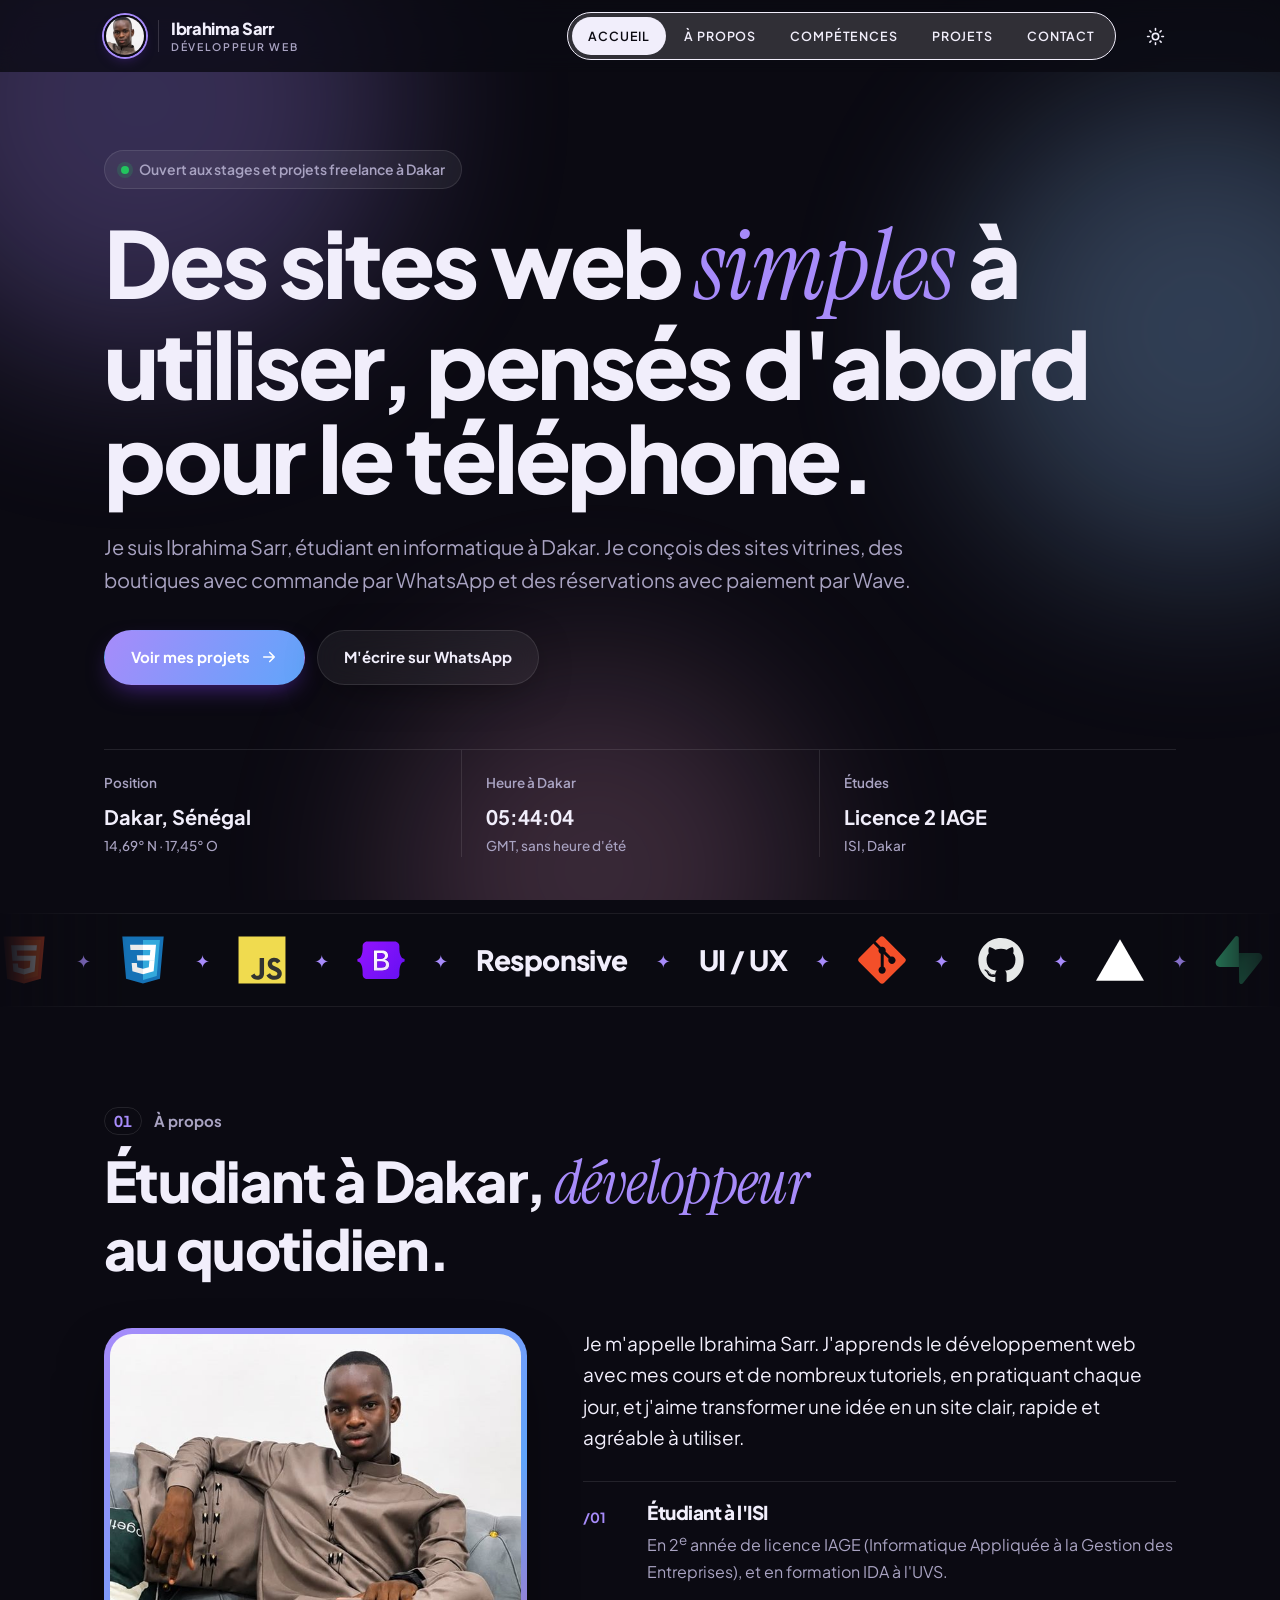
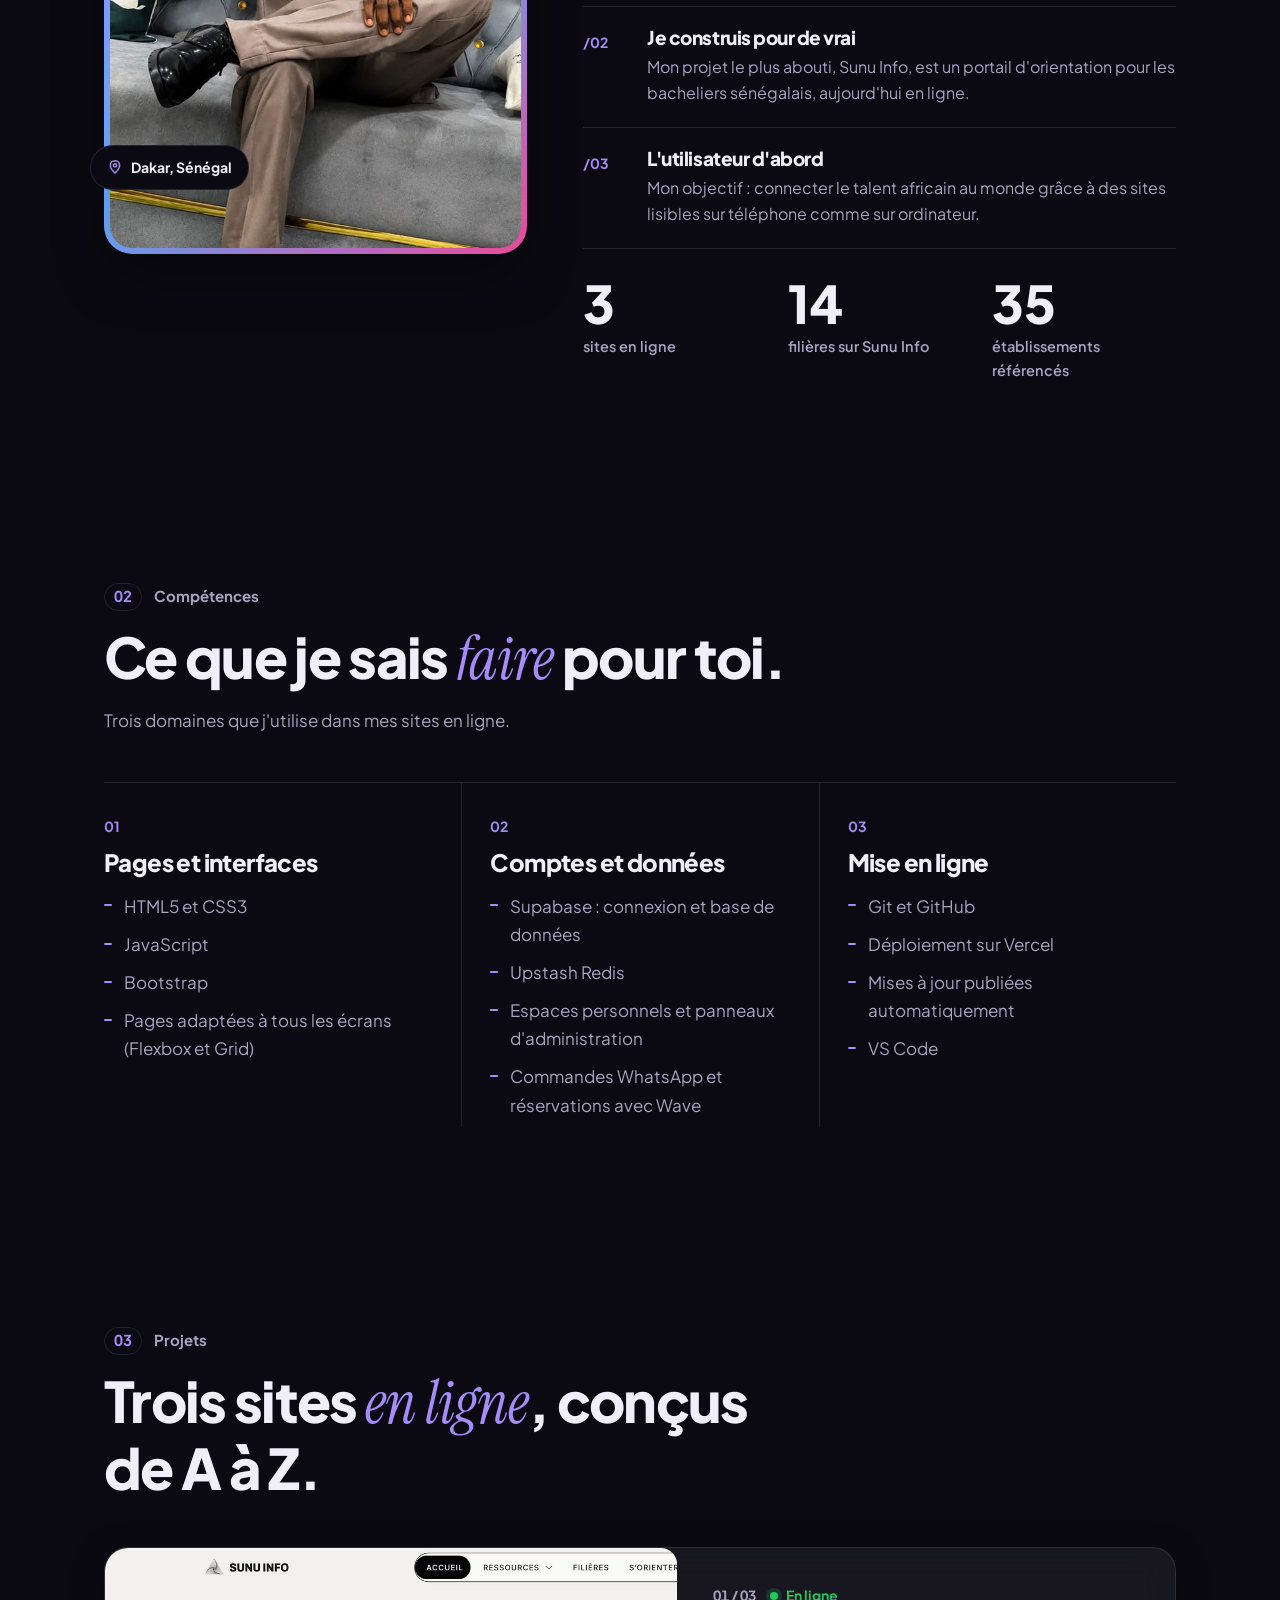
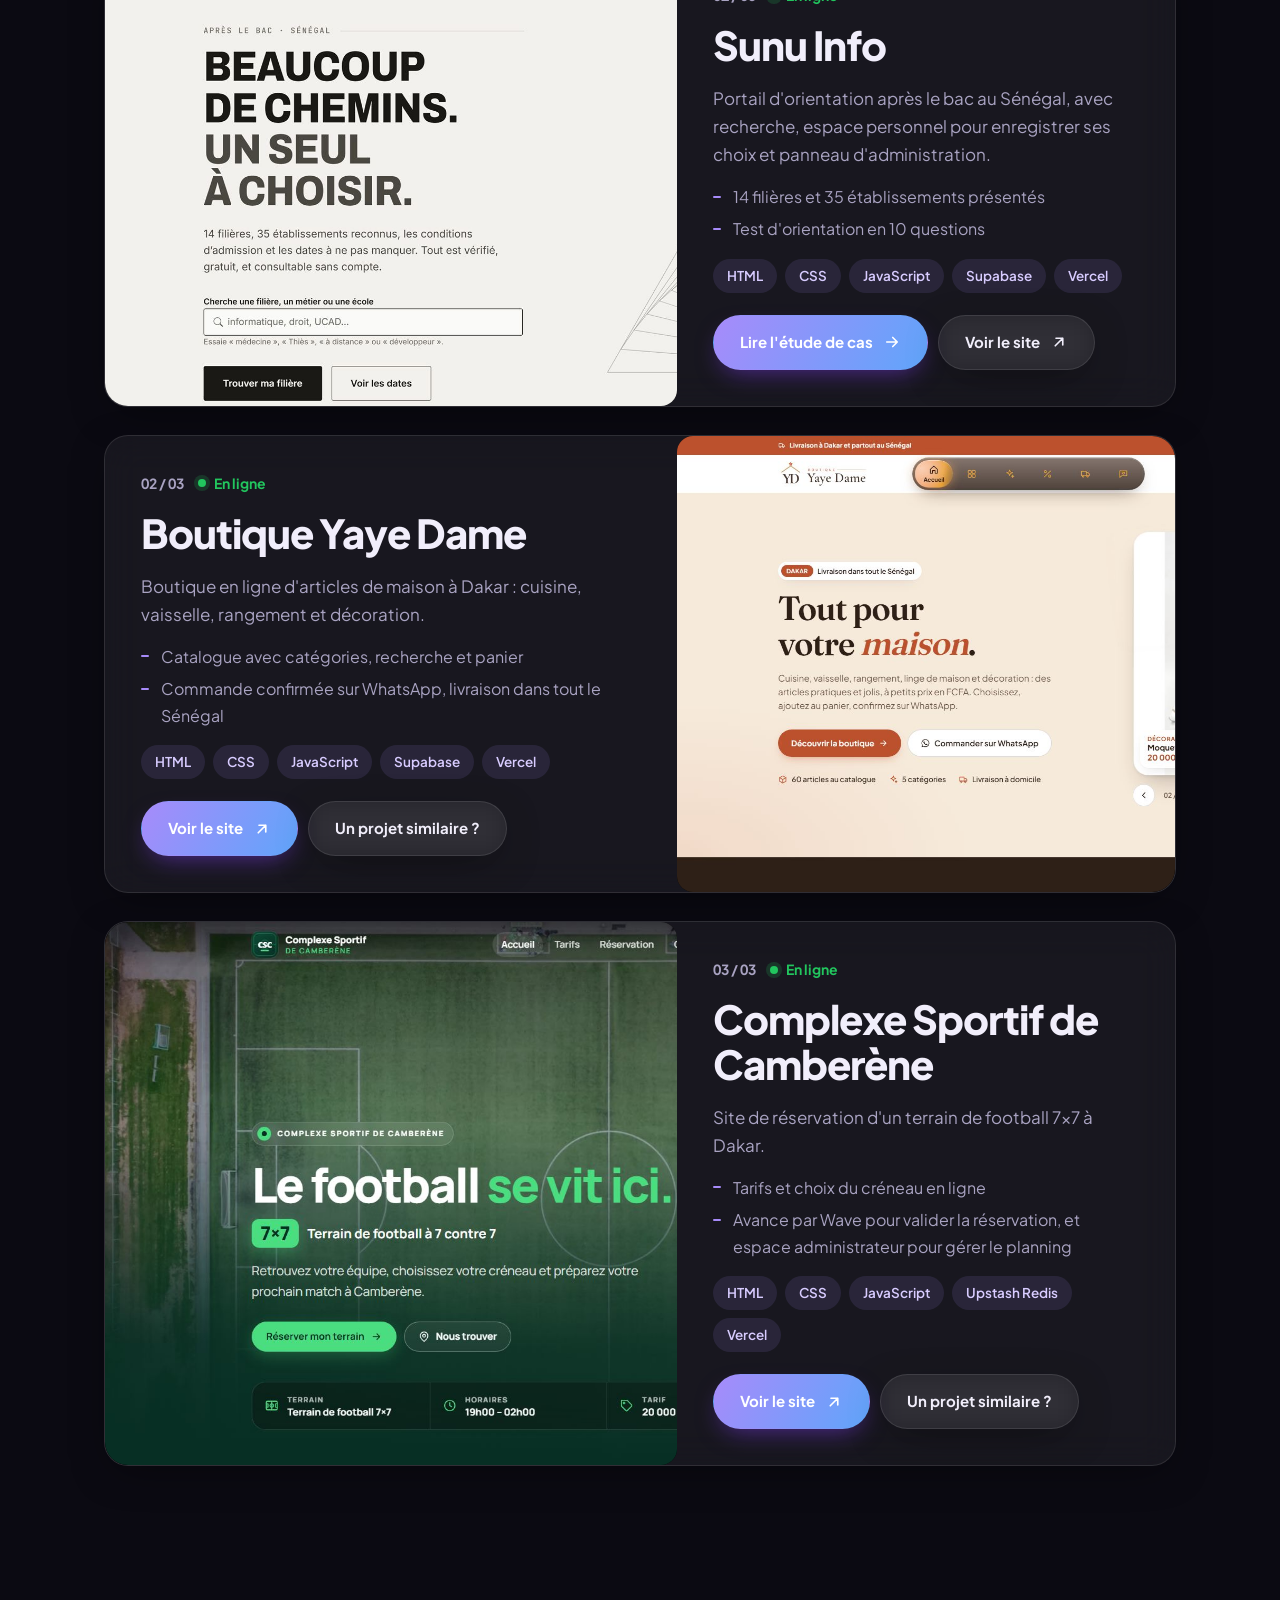
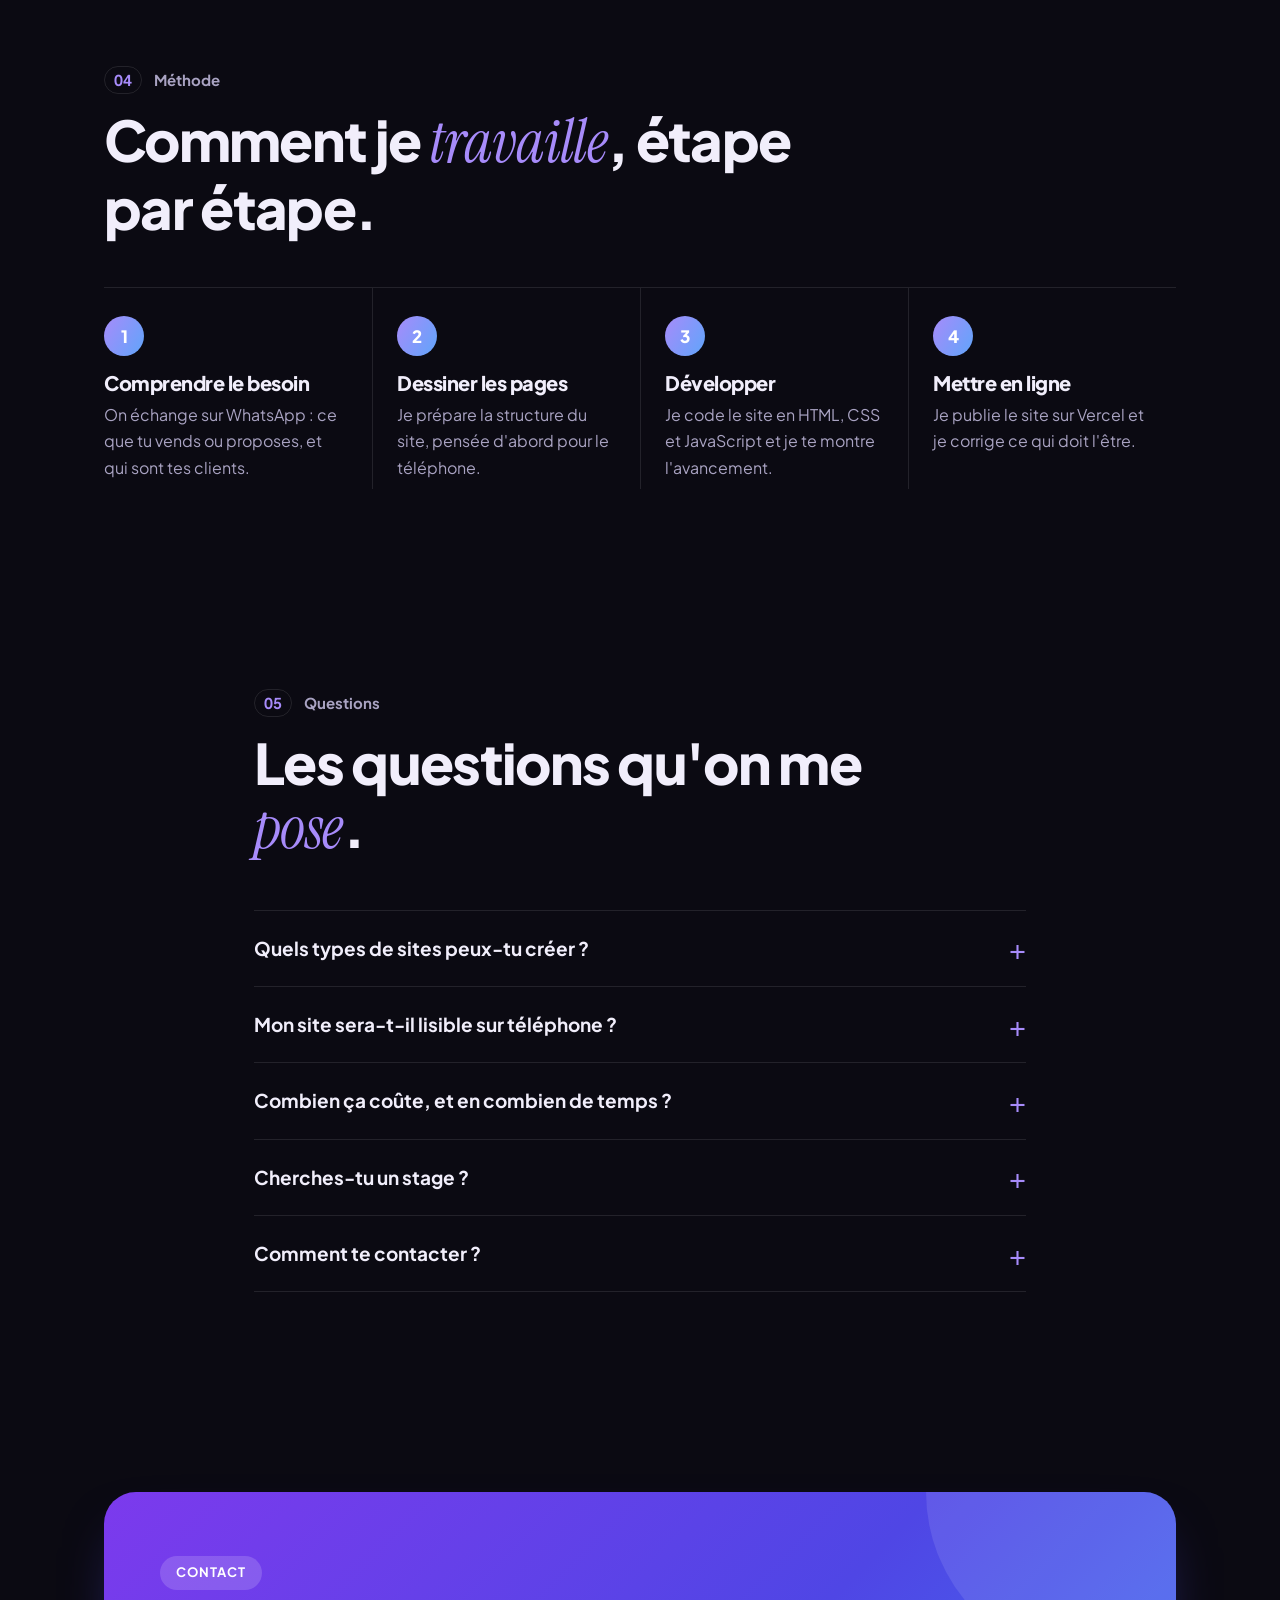
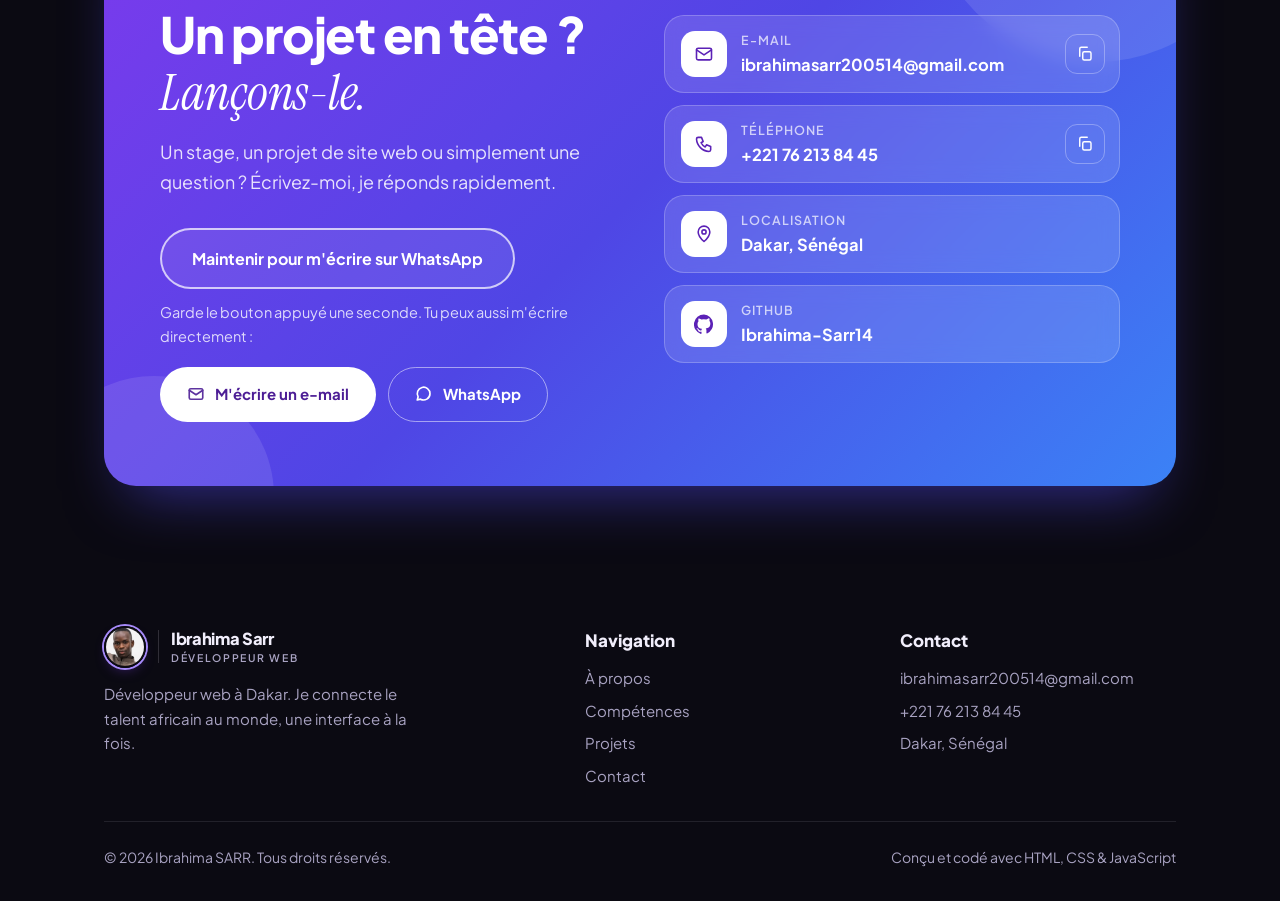
==== commit ef9299cc: "Nouveau design sombre « studio » (aperçu, navbar d'origine conservée) Co-Authored-By: Claude Sonnet " ====
--- a/index.html
+++ b/index.html
@@ -1,5 +1,5 @@
 <!DOCTYPE html>
-<html lang="fr">
+<html lang="fr" data-theme="dark">
 <head>
   <meta charset="UTF-8">
   <meta name="viewport" content="width=device-width, initial-scale=1.0">
@@ -9,7 +9,7 @@
   <meta name="description" content="Portfolio d'Ibrahima SARR, étudiant en informatique et développeur web à Dakar (Sénégal). Interfaces modernes en HTML, CSS, Bootstrap et JavaScript. Créateur de Sunu Info.">
   <meta name="author" content="Ibrahima SARR">
   <link rel="canonical" href="https://portfolioibrahimasarr.vercel.app/">
-  <meta name="theme-color" content="#16122b">
+  <meta name="theme-color" content="#0b0a12">
 
   <!-- Aperçu lors d'un partage (WhatsApp, Facebook, LinkedIn…) -->
   <meta property="og:type" content="website">
@@ -46,10 +46,10 @@
 
   <link rel="icon" href="images/favicon.svg" type="image/svg+xml">
 
-  <!-- Police : Plus Jakarta Sans -->
+  <!-- Polices : Plus Jakarta Sans (texte) et Instrument Serif italique (mot d'accent) -->
   <link rel="preconnect" href="https://fonts.googleapis.com">
   <link rel="preconnect" href="https://fonts.gstatic.com" crossorigin>
-  <link href="https://fonts.googleapis.com/css2?family=Plus+Jakarta+Sans:wght@400;500;600;700;800&display=swap" rel="stylesheet">
+  <link href="https://fonts.googleapis.com/css2?family=Plus+Jakarta+Sans:wght@400;500;600;700;800&family=Instrument+Serif:ital@1&display=swap" rel="stylesheet">
 
   <link rel="stylesheet" href="style.css">
 
@@ -104,70 +104,40 @@
   <main>
 
     <!-- ===== ACCUEIL ===== -->
-    <section class="hero" id="accueil">
-      <div class="conteneur hero__grille">
-        <div class="hero__texte">
-          <div class="hero__pastilles">
-            <p class="pastille"><span class="point"></span> Ouvert aux stages et projets freelance</p>
-            <p class="pastille">
-              <svg viewBox="0 0 24 24" aria-hidden="true"><path d="M12 21s-7-6.2-7-11.5A7 7 0 0 1 19 9.5C19 14.8 12 21 12 21z"/><circle cx="12" cy="9.5" r="2.5"/></svg>
-              Dakar, Sénégal
-            </p>
-          </div>
-          <h1>Salut, je suis <span class="degrade degrade--anime">Ibrahima</span> <span class="main" aria-hidden="true">👋</span></h1>
-          <p class="hero__titre">
-            Je crée des <span class="machine" id="machine" aria-hidden="true">interfaces modernes</span><span class="machine__curseur" aria-hidden="true"></span>
-            <span class="sr-only">interfaces modernes, sites responsives et expériences fluides</span>
-          </p>
-          <p class="hero__intro">
-            Étudiant en informatique et développeur web, je conçois des sites clairs et rapides.
-            Mon objectif&nbsp;: connecter le talent africain au monde grâce à des solutions web innovantes.
-          </p>
-          <div class="hero__boutons">
-            <a href="#projets" class="btn btn--plein">
-              Voir mes projets
-              <svg viewBox="0 0 24 24" aria-hidden="true"><path d="M5 12h14M13 6l6 6-6 6"/></svg>
-            </a>
-            <a href="#contact" class="btn btn--verre">Me contacter</a>
-          </div>
-        </div>
-
-        <!-- Carte profil -->
-        <aside class="profil verre" aria-label="Résumé">
-          <div class="profil__tete">
-            <img class="profil__avatar" src="images/ibrahima-sarr-portrait.jpg" alt="Portrait d'Ibrahima Sarr" width="68" height="68">
-            <div>
-              <p class="profil__nom">Ibrahima SARR</p>
-              <p class="profil__role">Développeur web · Dakar</p>
-            </div>
-          </div>
-          <p class="profil__label">Ma stack</p>
-          <ul class="puces">
-            <li>HTML</li><li>CSS</li><li>Bootstrap</li><li>JavaScript</li><li>Supabase</li><li>Git</li><li>Vercel</li>
-          </ul>
-          <div class="profil__liens">
-            <a href="mailto:ibrahimasarr200514@gmail.com" aria-label="M'écrire un e-mail">
-              <svg viewBox="0 0 24 24" aria-hidden="true"><rect x="3" y="5" width="18" height="14" rx="2"/><path d="m3 7 9 6 9-6"/></svg>
-            </a>
-            <a href="https://wa.me/221762138445" target="_blank" rel="noopener" aria-label="M'écrire sur WhatsApp">
-              <svg viewBox="0 0 24 24" aria-hidden="true"><path d="M20 11.5a8.5 8.5 0 0 1-12.6 7.4L3 20l1.2-4.2A8.5 8.5 0 1 1 20 11.5z"/><path d="M9 9.5c.3 2 1.8 3.8 4 4.6l1.2-1.1 1.8.8-.4 1.6c-3.6.2-7-3-7.2-6.6l1.6-.5.8 1.8z"/></svg>
-            </a>
-            <a href="https://github.com/Ibrahima-Sarr14" target="_blank" rel="noopener" aria-label="Mon GitHub">
-              <svg viewBox="0 0 24 24" aria-hidden="true" class="plein"><path d="M12 .5a12 12 0 0 0-3.8 23.4c.6.1.8-.3.8-.6v-2c-3.3.7-4-1.6-4-1.6-.6-1.4-1.4-1.8-1.4-1.8-1-.7.1-.7.1-.7 1.2.1 1.8 1.2 1.8 1.2 1 1.8 2.8 1.3 3.5 1 .1-.8.4-1.3.7-1.6-2.7-.3-5.5-1.3-5.5-5.9 0-1.3.5-2.4 1.2-3.2-.1-.3-.5-1.5.1-3.2 0 0 1-.3 3.3 1.2a11.5 11.5 0 0 1 6 0C17.3 4.7 18.3 5 18.3 5c.7 1.7.3 2.9.1 3.2.8.8 1.2 1.9 1.2 3.2 0 4.6-2.8 5.6-5.5 5.9.4.4.8 1.1.8 2.2v3.3c0 .3.2.7.8.6A12 12 0 0 0 12 .5z"/></svg>
-            </a>
-          </div>
-          <div class="profil__dispo">
-            <span class="point"></span>
-            Disponible pour de nouveaux projets
-          </div>
-          <span class="profil__flottant profil__flottant--1">✦ Responsive</span>
-          <span class="profil__flottant profil__flottant--2">⚡ Rapide</span>
-        </aside>
-      </div>
-
-      <a href="#apropos" class="defiler" aria-label="Faire défiler vers la suite">
-        <span></span>
-      </a>
+    <section class="hero2" id="accueil">
+      <div class="conteneur">
+        <p class="eyebrow"><span class="point"></span> Ouvert aux stages et projets freelance à Dakar</p>
+        <h1 class="hero2__titre">
+          Des sites web <em class="accent">simples</em> à utiliser, pensés d'abord pour le téléphone.
+        </h1>
+        <p class="hero2__sous">
+          Je suis Ibrahima Sarr, étudiant en informatique à Dakar. Je conçois des sites vitrines,
+          des boutiques avec commande par WhatsApp et des réservations avec paiement par Wave.
+        </p>
+        <div class="hero__boutons">
+          <a href="#projets" class="btn btn--plein">
+            Voir mes projets
+            <svg viewBox="0 0 24 24" aria-hidden="true"><path d="M5 12h14M13 6l6 6-6 6"/></svg>
+          </a>
+          <a href="https://wa.me/221762138445" target="_blank" rel="noopener" class="btn btn--verre">M'écrire sur WhatsApp</a>
+        </div>
+
+        <!-- Repères : lieu, heure de Dakar en direct, disponibilité -->
+        <dl class="reperes">
+          <div>
+            <dt>Position</dt>
+            <dd>Dakar, Sénégal<span class="reperes__fin">14,69° N · 17,45° O</span></dd>
+          </div>
+          <div>
+            <dt>Heure à Dakar</dt>
+            <dd><time id="horloge" class="horloge" datetime="">--:--:--</time><span class="reperes__fin">GMT, sans heure d'été</span></dd>
+          </div>
+          <div>
+            <dt>Études</dt>
+            <dd>Licence 2 IAGE<span class="reperes__fin">ISI, Dakar</span></dd>
+          </div>
+        </dl>
+      </div>
     </section>
 
     <!-- ===== BANDEAU DÉFILANT ===== -->
@@ -181,12 +151,13 @@
     <!-- ===== À PROPOS ===== -->
     <section class="section" id="apropos">
       <div class="conteneur">
-        <div class="section__tete revele">
-          <p class="surtitre">À propos</p>
-          <h2>Un développeur qui pense d'abord à <span class="degrade">l'utilisateur</span></h2>
-        </div>
-        <div class="apropos revele">
-          <figure class="apropos__photo">
+        <div class="tete revele">
+          <p class="tete__indice"><span>01</span> À propos</p>
+          <h2>Étudiant à Dakar, <em class="accent">développeur</em> au quotidien.</h2>
+        </div>
+
+        <div class="qui">
+          <figure class="apropos__photo revele">
             <div class="apropos__cadre">
               <img src="images/ibrahima-sarr.jpg" alt="Ibrahima Sarr, assis sur un canapé, en tenue traditionnelle" width="640" height="800" loading="lazy" decoding="async">
             </div>
@@ -194,32 +165,38 @@
               <svg viewBox="0 0 24 24" aria-hidden="true"><path d="M12 21s-7-6.2-7-11.5A7 7 0 0 1 19 9.5C19 14.8 12 21 12 21z"/><circle cx="12" cy="9.5" r="2.5"/></svg>
               Dakar, Sénégal
             </figcaption>
-            <span class="apropos__badge apropos__badge--2">🎓 L2 IAGE · ISI</span>
           </figure>
 
-          <div class="apropos__texte verre lumiere">
-            <p>
-              Je m'appelle Ibrahima Sarr et j'étudie l'informatique à <strong>Dakar</strong>.
-              Je suis en <strong>2<sup>e</sup> année de licence IAGE</strong> (Informatique Appliquée à la Gestion
-              des Entreprises) à l'<strong>ISI</strong>, et je suis aussi la formation <strong>IDA</strong>
-              à l'<strong>UVS</strong> (Université Virtuelle du Sénégal).
+          <div class="qui__texte revele">
+            <p class="qui__intro">
+              Je m'appelle Ibrahima Sarr. J'apprends le développement web avec mes cours et de nombreux tutoriels,
+              en pratiquant chaque jour, et j'aime transformer une idée en un site clair, rapide et agréable à utiliser.
             </p>
-            <p>
-              J'ai appris le développement web grâce à mes cours et à de nombreux tutoriels YouTube, en pratiquant
-              chaque jour. Ce que j'aime&nbsp;: transformer une idée en un site clair, rapide et agréable à utiliser,
-              sur ordinateur comme sur téléphone.
-            </p>
-            <p>
-              Mon projet le plus abouti, <strong>Sunu Info</strong>, est un portail d'orientation pour les bacheliers
-              sénégalais que j'ai conçu et développé moi-même. Il est aujourd'hui en ligne. Mon objectif&nbsp;:
-              connecter le talent africain au monde grâce au web.
-            </p>
-          </div>
-          <ul class="chiffres">
-            <li class="verre lumiere"><strong class="degrade" data-compteur="14">14</strong><span>filières présentées</span></li>
-            <li class="verre lumiere"><strong class="degrade" data-compteur="35">35</strong><span>établissements référencés</span></li>
-            <li class="verre lumiere"><strong class="degrade" data-compteur="100" data-suffixe="%">100%</strong><span>responsive</span></li>
-          </ul>
+
+            <ul class="piliers">
+              <li class="pilier">
+                <span class="pilier__n">/01</span>
+                <h3>Étudiant à l'ISI</h3>
+                <p>En 2<sup>e</sup> année de licence IAGE (Informatique Appliquée à la Gestion des Entreprises), et en formation IDA à l'UVS.</p>
+              </li>
+              <li class="pilier">
+                <span class="pilier__n">/02</span>
+                <h3>Je construis pour de vrai</h3>
+                <p>Mon projet le plus abouti, Sunu Info, est un portail d'orientation pour les bacheliers sénégalais, aujourd'hui en ligne.</p>
+              </li>
+              <li class="pilier">
+                <span class="pilier__n">/03</span>
+                <h3>L'utilisateur d'abord</h3>
+                <p>Mon objectif&nbsp;: connecter le talent africain au monde grâce à des sites lisibles sur téléphone comme sur ordinateur.</p>
+              </li>
+            </ul>
+
+            <ul class="chiffres chiffres--ligne">
+              <li><strong data-compteur="3">3</strong><span>sites en ligne</span></li>
+              <li><strong data-compteur="14">14</strong><span>filières sur Sunu Info</span></li>
+              <li><strong data-compteur="35">35</strong><span>établissements référencés</span></li>
+            </ul>
+          </div>
         </div>
       </div>
     </section>
@@ -227,131 +204,188 @@
     <!-- ===== COMPÉTENCES ===== -->
     <section class="section" id="competences">
       <div class="conteneur">
-        <div class="section__tete revele">
-          <p class="surtitre">Compétences</p>
-          <h2>Mes outils de travail</h2>
-        </div>
-
-        <div class="competences">
-          <article class="comp-carte verre lumiere revele">
-            <div class="comp-carte__ico">
-              <svg viewBox="0 0 24 24" aria-hidden="true"><path d="m8 7-5 5 5 5M16 7l5 5-5 5"/></svg>
-            </div>
-            <h3>Front-end</h3>
-            <p>Des pages structurées, accessibles et animées avec soin.</p>
-            <ul class="puces">
-              <li>HTML5</li><li>CSS3</li><li>JavaScript</li><li>Bootstrap</li>
+        <div class="tete revele">
+          <p class="tete__indice"><span>02</span> Compétences</p>
+          <h2>Ce que je sais <em class="accent">faire</em> pour toi.</h2>
+          <p>Trois domaines que j'utilise dans mes sites en ligne.</p>
+        </div>
+
+        <div class="colonnes">
+          <article class="colonne revele">
+            <span class="colonne__n">01</span>
+            <h3>Pages et interfaces</h3>
+            <ul class="liste">
+              <li>HTML5 et CSS3</li>
+              <li>JavaScript</li>
+              <li>Bootstrap</li>
+              <li>Pages adaptées à tous les écrans (Flexbox et Grid)</li>
             </ul>
           </article>
-
-          <article class="comp-carte verre lumiere revele">
-            <div class="comp-carte__ico">
-              <svg viewBox="0 0 24 24" aria-hidden="true"><rect x="3" y="4" width="18" height="12" rx="2"/><path d="M8 20h8M12 16v4"/></svg>
-            </div>
-            <h3>Design &amp; UX</h3>
-            <p>Des interfaces lisibles qui s'adaptent à tous les écrans.</p>
-            <ul class="puces">
-              <li>Responsive</li><li>Flexbox &amp; Grid</li><li>Mode sombre</li><li>Animations</li>
+          <article class="colonne revele">
+            <span class="colonne__n">02</span>
+            <h3>Comptes et données</h3>
+            <ul class="liste">
+              <li>Supabase : connexion et base de données</li>
+              <li>Upstash Redis</li>
+              <li>Espaces personnels et panneaux d'administration</li>
+              <li>Commandes WhatsApp et réservations avec Wave</li>
             </ul>
           </article>
-
-          <article class="comp-carte verre lumiere revele">
-            <div class="comp-carte__ico">
-              <svg viewBox="0 0 24 24" aria-hidden="true"><path d="M12 3v12M7 10l5 5 5-5M4 21h16"/></svg>
-            </div>
-            <h3>Outils</h3>
-            <p>Versionner, collaborer et mettre un site en ligne.</p>
-            <ul class="puces">
-              <li>Git</li><li>GitHub</li><li>Vercel</li><li>VS Code</li>
+          <article class="colonne revele">
+            <span class="colonne__n">03</span>
+            <h3>Mise en ligne</h3>
+            <ul class="liste">
+              <li>Git et GitHub</li>
+              <li>Déploiement sur Vercel</li>
+              <li>Mises à jour publiées automatiquement</li>
+              <li>VS Code</li>
             </ul>
           </article>
         </div>
       </div>
     </section>
 
-    <!-- ===== PROJET ===== -->
+    <!-- ===== PROJETS ===== -->
     <section class="section" id="projets">
       <div class="conteneur">
-        <div class="section__tete revele">
-          <p class="surtitre">Projets</p>
-          <h2>Ce que j'ai construit</h2>
-        </div>
-
-        <article class="projet verre lumiere revele">
+        <div class="tete revele">
+          <p class="tete__indice"><span>03</span> Projets</p>
+          <h2>Trois sites <em class="accent">en ligne</em>, conçus de A à Z.</h2>
+        </div>
+
+        <article class="realisation verre lumiere revele">
           <a class="projet__image" href="sunu-info.html" aria-label="Lire l'étude de cas de Sunu Info">
             <img src="images/sunu-info/accueil.jpg" alt="Page d'accueil de Sunu Info" width="1600" height="867" loading="lazy" decoding="async">
           </a>
-          <div class="projet__corps">
-            <p class="projet__etiquette"><span class="point"></span> En ligne</p>
+          <div class="realisation__corps">
+            <p class="realisation__n">01 / 03 <span class="etat"><span class="point"></span> En ligne</span></p>
             <h3>Sunu Info</h3>
-            <p>
-              Portail d'orientation après le bac au Sénégal&nbsp;: 14 filières et 35 établissements présentés,
-              recherche, espace personnel pour enregistrer ses choix et panneau d'administration.
-            </p>
-            <ul class="puces">
-              <li>HTML</li><li>CSS</li><li>JavaScript</li><li>Supabase</li><li>Vercel</li>
-            </ul>
+            <p>Portail d'orientation après le bac au Sénégal, avec recherche, espace personnel pour enregistrer ses choix et panneau d'administration.</p>
+            <ul class="liste liste--compacte">
+              <li>14 filières et 35 établissements présentés</li>
+              <li>Test d'orientation en 10 questions</li>
+            </ul>
+            <ul class="puces"><li>HTML</li><li>CSS</li><li>JavaScript</li><li>Supabase</li><li>Vercel</li></ul>
             <div class="projet__boutons">
-              <a href="sunu-info.html" class="btn btn--plein">
-                Lire l'étude de cas
+              <a href="sunu-info.html" class="btn btn--plein">Lire l'étude de cas
                 <svg viewBox="0 0 24 24" aria-hidden="true"><path d="M5 12h14M13 6l6 6-6 6"/></svg>
               </a>
-              <a href="https://portail-sunu-info.vercel.app" target="_blank" rel="noopener" class="btn btn--verre">
-                Voir le site
+              <a href="https://portail-sunu-info.vercel.app" target="_blank" rel="noopener" class="btn btn--verre">Voir le site
                 <svg viewBox="0 0 24 24" aria-hidden="true"><path d="M7 17 17 7M8 7h9v9"/></svg>
               </a>
             </div>
           </div>
         </article>
 
-        <!-- Projet 2 : Boutique Yaye Dame -->
-        <article class="projet projet--inverse verre lumiere revele">
+        <article class="realisation realisation--inverse verre lumiere revele">
           <a class="projet__image" href="https://boutique-yaye-dame.vercel.app/" target="_blank" rel="noopener" aria-label="Ouvrir la Boutique Yaye Dame">
             <img src="images/yaye-dame/accueil.jpg" alt="Page d'accueil de la Boutique Yaye Dame : articles de maison en FCFA" width="1600" height="867" loading="lazy" decoding="async">
           </a>
-          <div class="projet__corps">
-            <p class="projet__etiquette"><span class="point"></span> En ligne</p>
+          <div class="realisation__corps">
+            <p class="realisation__n">02 / 03 <span class="etat"><span class="point"></span> En ligne</span></p>
             <h3>Boutique Yaye Dame</h3>
-            <p>
-              Boutique en ligne d'articles de maison à Dakar&nbsp;: cuisine, vaisselle, rangement et décoration.
-              Catalogue avec catégories et recherche, panier, commande confirmée sur WhatsApp
-              et livraison dans tout le Sénégal.
-            </p>
-            <ul class="puces">
-              <li>HTML</li><li>CSS</li><li>JavaScript</li><li>Supabase</li><li>Vercel</li>
-            </ul>
+            <p>Boutique en ligne d'articles de maison à Dakar : cuisine, vaisselle, rangement et décoration.</p>
+            <ul class="liste liste--compacte">
+              <li>Catalogue avec catégories, recherche et panier</li>
+              <li>Commande confirmée sur WhatsApp, livraison dans tout le Sénégal</li>
+            </ul>
+            <ul class="puces"><li>HTML</li><li>CSS</li><li>JavaScript</li><li>Supabase</li><li>Vercel</li></ul>
             <div class="projet__boutons">
-              <a href="https://boutique-yaye-dame.vercel.app/" target="_blank" rel="noopener" class="btn btn--plein">
-                Voir le site
+              <a href="https://boutique-yaye-dame.vercel.app/" target="_blank" rel="noopener" class="btn btn--plein">Voir le site
                 <svg viewBox="0 0 24 24" aria-hidden="true"><path d="M7 17 17 7M8 7h9v9"/></svg>
               </a>
+              <a href="#contact" class="btn btn--verre">Un projet similaire&nbsp;?</a>
             </div>
           </div>
         </article>
 
-        <!-- Projet 3 : Sunu Foot (Complexe Sportif de Camberène) -->
-        <article class="projet verre lumiere revele">
+        <article class="realisation verre lumiere revele">
           <a class="projet__image" href="https://sunu-foot.vercel.app/" target="_blank" rel="noopener" aria-label="Ouvrir le site du Complexe Sportif de Camberène">
             <img src="images/sunu-foot/accueil.jpg" alt="Page d'accueil du Complexe Sportif de Camberène : terrain de football 7×7" width="1600" height="867" loading="lazy" decoding="async">
           </a>
-          <div class="projet__corps">
-            <p class="projet__etiquette"><span class="point"></span> En ligne</p>
+          <div class="realisation__corps">
+            <p class="realisation__n">03 / 03 <span class="etat"><span class="point"></span> En ligne</span></p>
             <h3>Complexe Sportif de Camberène</h3>
-            <p>
-              Site de réservation d'un terrain de football 7×7 à Dakar&nbsp;: tarifs, choix du créneau en ligne,
-              avance par Wave pour valider la réservation et espace administrateur pour gérer le planning.
-            </p>
-            <ul class="puces">
-              <li>HTML</li><li>CSS</li><li>JavaScript</li><li>Upstash Redis</li><li>Vercel</li>
-            </ul>
+            <p>Site de réservation d'un terrain de football 7×7 à Dakar.</p>
+            <ul class="liste liste--compacte">
+              <li>Tarifs et choix du créneau en ligne</li>
+              <li>Avance par Wave pour valider la réservation, et espace administrateur pour gérer le planning</li>
+            </ul>
+            <ul class="puces"><li>HTML</li><li>CSS</li><li>JavaScript</li><li>Upstash Redis</li><li>Vercel</li></ul>
             <div class="projet__boutons">
-              <a href="https://sunu-foot.vercel.app/" target="_blank" rel="noopener" class="btn btn--plein">
-                Voir le site
+              <a href="https://sunu-foot.vercel.app/" target="_blank" rel="noopener" class="btn btn--plein">Voir le site
                 <svg viewBox="0 0 24 24" aria-hidden="true"><path d="M7 17 17 7M8 7h9v9"/></svg>
               </a>
+              <a href="#contact" class="btn btn--verre">Un projet similaire&nbsp;?</a>
             </div>
           </div>
         </article>
+      </div>
+    </section>
+
+    <!-- ===== MÉTHODE ===== -->
+    <section class="section" id="methode">
+      <div class="conteneur">
+        <div class="tete revele">
+          <p class="tete__indice"><span>04</span> Méthode</p>
+          <h2>Comment je <em class="accent">travaille</em>, étape par étape.</h2>
+        </div>
+
+        <ol class="etapes">
+          <li class="etape revele">
+            <span class="etape__n">1</span>
+            <h3>Comprendre le besoin</h3>
+            <p>On échange sur WhatsApp : ce que tu vends ou proposes, et qui sont tes clients.</p>
+          </li>
+          <li class="etape revele">
+            <span class="etape__n">2</span>
+            <h3>Dessiner les pages</h3>
+            <p>Je prépare la structure du site, pensée d'abord pour le téléphone.</p>
+          </li>
+          <li class="etape revele">
+            <span class="etape__n">3</span>
+            <h3>Développer</h3>
+            <p>Je code le site en HTML, CSS et JavaScript et je te montre l'avancement.</p>
+          </li>
+          <li class="etape revele">
+            <span class="etape__n">4</span>
+            <h3>Mettre en ligne</h3>
+            <p>Je publie le site sur Vercel et je corrige ce qui doit l'être.</p>
+          </li>
+        </ol>
+      </div>
+    </section>
+
+    <!-- ===== QUESTIONS FRÉQUENTES ===== -->
+    <section class="section" id="faq">
+      <div class="conteneur conteneur--etroit">
+        <div class="tete revele">
+          <p class="tete__indice"><span>05</span> Questions</p>
+          <h2>Les questions qu'on me <em class="accent">pose</em>.</h2>
+        </div>
+
+        <div class="faq revele">
+          <details>
+            <summary>Quels types de sites peux-tu créer&nbsp;?</summary>
+            <p>Des sites vitrines, des boutiques avec commande par WhatsApp, des sites de réservation avec paiement par Wave, et des portails avec comptes utilisateurs et administration.</p>
+          </details>
+          <details>
+            <summary>Mon site sera-t-il lisible sur téléphone&nbsp;?</summary>
+            <p>Oui. Je conçois d'abord pour le téléphone, puis j'adapte pour la tablette et l'ordinateur.</p>
+          </details>
+          <details>
+            <summary>Combien ça coûte, et en combien de temps&nbsp;?</summary>
+            <p>Cela dépend du besoin. Écris-moi sur WhatsApp avec ton idée, et je te réponds avec une estimation du prix et du délai.</p>
+          </details>
+          <details>
+            <summary>Cherches-tu un stage&nbsp;?</summary>
+            <p>Oui. Je suis en 2<sup>e</sup> année de licence IAGE à l'ISI et ouvert aux stages et aux projets freelance à Dakar.</p>
+          </details>
+          <details>
+            <summary>Comment te contacter&nbsp;?</summary>
+            <p>Par WhatsApp, par e-mail ou par téléphone : tout est dans la section Contact, juste en dessous.</p>
+          </details>
+        </div>
       </div>
     </section>
 
@@ -361,11 +395,16 @@
         <div class="contact revele">
           <div class="contact__texte">
             <p class="contact__surtitre">Contact</p>
-            <h2>Travaillons ensemble&nbsp;✨</h2>
+            <h2>Un projet en tête&nbsp;? <em class="accent accent--clair">Lançons-le.</em></h2>
             <p class="contact__intro">
               Un stage, un projet de site web ou simplement une question&nbsp;?
               Écrivez-moi, je réponds rapidement.
             </p>
+            <button class="lancer" id="lancer" type="button" aria-describedby="lancer-aide">
+              <span class="lancer__remplissage" aria-hidden="true"></span>
+              <span class="lancer__texte">Maintenir pour m'écrire sur WhatsApp</span>
+            </button>
+            <p class="lancer__aide" id="lancer-aide">Garde le bouton appuyé une seconde. Tu peux aussi m'écrire directement :</p>
             <div class="contact__boutons">
               <a href="mailto:ibrahimasarr200514@gmail.com" class="btn btn--blanc">
                 <svg viewBox="0 0 24 24" aria-hidden="true"><rect x="3" y="5" width="18" height="14" rx="2"/><path d="m3 7 9 6 9-6"/></svg>
--- a/style.css
+++ b/style.css
@@ -29,7 +29,7 @@
 
 /* Thème sombre : choisi par le bouton */
 :root[data-theme="dark"] {
-  --fond: #0e0b1f;
+  --fond: #0b0a12;
   --texte: #f1eefb;
   --texte-doux: #a9a3c2;
   --violet: #a78bfa;
@@ -716,3 +716,125 @@
   .telephone { max-width: 240px; }
   .section--serree { padding: 44px 0; }
 }
+
+
+/* =========================================================
+   NOUVEAU DESIGN « studio » : sections numérotées, accueil
+   avec repères, étapes, FAQ, bouton à maintenir.
+   ========================================================= */
+.accent { font-family: "Instrument Serif", Georgia, serif; font-style: italic; font-weight: 400; letter-spacing: -.01em; color: var(--violet); }
+.accent--clair { color: #fff; }
+.conteneur--etroit { max-width: 820px; }
+
+/* Accueil */
+.hero2 { padding: 150px 0 56px; }
+.eyebrow { display: inline-flex; align-items: center; gap: 10px; padding: 7px 16px; border-radius: 999px; background: var(--verre); border: 1px solid var(--verre-bord); font-size: 14px; font-weight: 600; color: var(--texte-doux); }
+.hero2__titre { margin-top: 26px; max-width: 16ch; font-size: clamp(42px, 8vw, 92px); line-height: 1.02; letter-spacing: -.035em; }
+.hero2__titre .accent { font-size: 1.08em; }
+.hero2__sous { margin-top: 26px; max-width: 56ch; font-size: clamp(17px, 2vw, 20px); color: var(--texte-doux); }
+.hero2 .hero__boutons { display: flex; flex-wrap: wrap; gap: 12px; margin-top: 34px; }
+.reperes { margin: 64px 0 0; padding: 0; display: grid; grid-template-columns: repeat(3, minmax(0, 1fr)); border-top: 1px solid var(--verre-bord); }
+.reperes > div { padding: 22px 24px 0 0; }
+.reperes > div + div { padding-left: 24px; border-left: 1px solid var(--verre-bord); }
+.reperes dt { font-size: 13.5px; font-weight: 600; color: var(--texte-doux); }
+.reperes dd { margin: 6px 0 0; font-size: 20px; font-weight: 700; display: flex; flex-direction: column; gap: 2px; }
+.reperes__fin { font-size: 13.5px; font-weight: 500; color: var(--texte-doux); }
+.horloge { font-variant-numeric: tabular-nums; }
+
+/* En-têtes de section numérotées */
+.tete { max-width: 720px; margin-bottom: 48px; }
+.tete__indice { display: flex; align-items: center; gap: 12px; margin-bottom: 14px; font-weight: 700; font-size: 15px; color: var(--texte-doux); }
+.tete__indice span { display: inline-grid; place-items: center; min-width: 38px; height: 28px; padding: 0 8px; border-radius: 999px; border: 1px solid var(--verre-bord); color: var(--violet); font-variant-numeric: tabular-nums; }
+.tete h2 { font-size: clamp(32px, 5vw, 56px); letter-spacing: -.03em; }
+.tete h2 .accent { font-size: 1.08em; }
+.tete > p:not(.tete__indice) { margin-top: 14px; color: var(--texte-doux); }
+
+/* À propos */
+.qui { display: grid; grid-template-columns: minmax(0, 5fr) minmax(0, 7fr); gap: 56px; align-items: start; }
+.qui__intro { font-size: 19px; color: var(--texte); }
+.piliers { list-style: none; padding: 0; margin: 28px 0 0; border-top: 1px solid var(--verre-bord); }
+.pilier { display: grid; grid-template-columns: 52px 1fr; column-gap: 12px; padding: 20px 0; border-bottom: 1px solid var(--verre-bord); }
+.pilier__n { grid-row: span 2; font-size: 14px; font-weight: 700; color: var(--violet); padding-top: 4px; }
+.pilier h3 { font-size: 19px; }
+.pilier p { margin-top: 6px; color: var(--texte-doux); font-size: 16px; }
+.chiffres--ligne { grid-template-columns: repeat(3, minmax(0, 1fr)); margin-top: 28px; }
+.chiffres--ligne li { flex-direction: column; align-items: flex-start; gap: 6px; padding: 0; background: none; border: 0; box-shadow: none; backdrop-filter: none; }
+.chiffres--ligne strong { min-width: 0; font-size: clamp(36px, 5vw, 52px); }
+.chiffres--ligne span { font-size: 14.5px; }
+
+/* Compétences : trois colonnes séparées par des filets */
+.colonnes { display: grid; grid-template-columns: repeat(3, minmax(0, 1fr)); border-top: 1px solid var(--verre-bord); }
+.colonne { padding: 28px 28px 8px 0; }
+.colonne + .colonne { padding-left: 28px; border-left: 1px solid var(--verre-bord); }
+.colonne__n { font-size: 14px; font-weight: 700; color: var(--violet); }
+.colonne h3 { margin: 10px 0 16px; font-size: 24px; }
+.liste { list-style: none; padding: 0; display: grid; gap: 10px; color: var(--texte-doux); }
+.liste li { position: relative; padding-left: 20px; }
+.liste li::before { content: ""; position: absolute; left: 0; top: .72em; width: 8px; height: 2px; border-radius: 2px; background: var(--violet); }
+.liste--compacte { gap: 6px; font-size: 16px; }
+
+/* Projets : grandes lignes alternées */
+.realisation { display: grid; grid-template-columns: minmax(0, 1.15fr) minmax(0, 1fr); gap: 0; overflow: hidden; position: relative; }
+.realisation + .realisation { margin-top: 28px; }
+.realisation--inverse .projet__image { order: 2; }
+.realisation .projet__image { display: block; min-height: 340px; overflow: hidden; background: #000; }
+.realisation .projet__image img { width: 100%; height: 100%; object-fit: cover; object-position: 0 0; transition: transform .6s; }
+.realisation:hover .projet__image img { transform: scale(1.03); }
+.realisation__corps { padding: 36px 36px; display: flex; flex-direction: column; gap: 16px; justify-content: center; align-items: flex-start; }
+.realisation__corps h3 { font-size: clamp(28px, 3.4vw, 40px); }
+.realisation__corps > p:not(.realisation__n) { color: var(--texte-doux); }
+.realisation__n { display: flex; align-items: center; gap: 14px; font-size: 14px; font-weight: 700; color: var(--texte-doux); font-variant-numeric: tabular-nums; }
+.etat { display: inline-flex; align-items: center; gap: 8px; color: #22c55e; }
+
+/* Méthode : vraie suite d'étapes */
+.etapes { list-style: none; padding: 0; margin: 0; display: grid; grid-template-columns: repeat(4, minmax(0, 1fr)); gap: 0; counter-reset: e; border-top: 1px solid var(--verre-bord); }
+.etape { padding: 28px 24px 8px 0; position: relative; }
+.etape + .etape { padding-left: 24px; border-left: 1px solid var(--verre-bord); }
+.etape__n { display: inline-grid; place-items: center; width: 40px; height: 40px; border-radius: 50%; background: var(--degrade); color: #fff; font-weight: 800; }
+.etape h3 { margin: 16px 0 8px; font-size: 20px; }
+.etape p { color: var(--texte-doux); font-size: 16px; }
+
+/* FAQ */
+.faq { border-top: 1px solid var(--verre-bord); }
+.faq details { border-bottom: 1px solid var(--verre-bord); }
+.faq summary { list-style: none; cursor: pointer; display: flex; justify-content: space-between; align-items: center; gap: 20px; padding: 22px 0; font-size: 19px; font-weight: 700; }
+.faq summary::-webkit-details-marker { display: none; }
+.faq summary::after { content: "+"; font-size: 28px; font-weight: 400; color: var(--violet); transition: transform .25s; line-height: 1; }
+.faq details[open] summary::after { transform: rotate(45deg); }
+.faq details p { padding: 0 48px 24px 0; color: var(--texte-doux); }
+
+/* Bouton « maintenir pour lancer » */
+.lancer { position: relative; overflow: hidden; display: inline-flex; align-items: center; justify-content: center; max-width: 100%; padding: 18px 30px; border-radius: 999px; border: 2px solid rgba(255, 255, 255, .7); background: rgba(255, 255, 255, .08); color: #fff; font: 700 16px var(--police); cursor: pointer; user-select: none; -webkit-user-select: none; touch-action: manipulation; }
+.lancer__remplissage { position: absolute; inset: 0; background: #fff; transform: scaleX(0); transform-origin: left; }
+.lancer__texte { position: relative; mix-blend-mode: normal; }
+.lancer.actif .lancer__remplissage { transform: scaleX(1); transition: transform 1.1s linear; }
+.lancer.actif .lancer__texte { color: #4c1d95; transition: color .5s .35s; }
+.lancer:not(.actif) .lancer__remplissage { transition: transform .25s; }
+.lancer__aide { margin: 12px 0 18px; font-size: 14.5px; color: rgba(255, 255, 255, .8); }
+
+@media (max-width: 960px) {
+  .qui { grid-template-columns: 1fr; gap: 36px; }
+  .colonnes, .etapes { grid-template-columns: 1fr 1fr; }
+  .colonne:nth-child(3), .etape:nth-child(3) { padding-left: 0; border-left: 0; }
+  .realisation, .realisation--inverse { grid-template-columns: 1fr; }
+  .realisation--inverse .projet__image { order: 0; }
+  .realisation .projet__image { min-height: 0; aspect-ratio: 16 / 9; }
+}
+@media (max-width: 640px) {
+  .hero2 { padding: 120px 0 40px; }
+  .reperes { grid-template-columns: 1fr; margin-top: 44px; }
+  .reperes > div, .reperes > div + div { padding: 16px 0; border-left: 0; border-bottom: 1px solid var(--verre-bord); }
+  .colonnes, .etapes { grid-template-columns: 1fr; }
+  .colonne, .colonne + .colonne, .etape, .etape + .etape { padding: 24px 0 8px; border-left: 0; }
+  .realisation__corps { padding: 24px 22px; }
+  .chiffres--ligne { grid-template-columns: repeat(3, minmax(0, 1fr)); gap: 12px; }
+  .faq details p { padding-right: 0; }
+  .lancer { width: 100%; }
+}
+@media (prefers-reduced-motion: reduce) { .lancer.actif .lancer__remplissage { transition-duration: .01s; } }
+
+/* Correctif : l'ancienne grille par zones ne s'applique plus à « À propos » */
+.qui .apropos__photo, .qui .qui__texte { grid-area: auto; }
+.qui .apropos__photo { margin: 0; max-width: 460px; }
+.qui__texte { padding: 0; min-width: 0; }
+@media (max-width: 960px) { .qui .apropos__photo { max-width: 380px; } }
